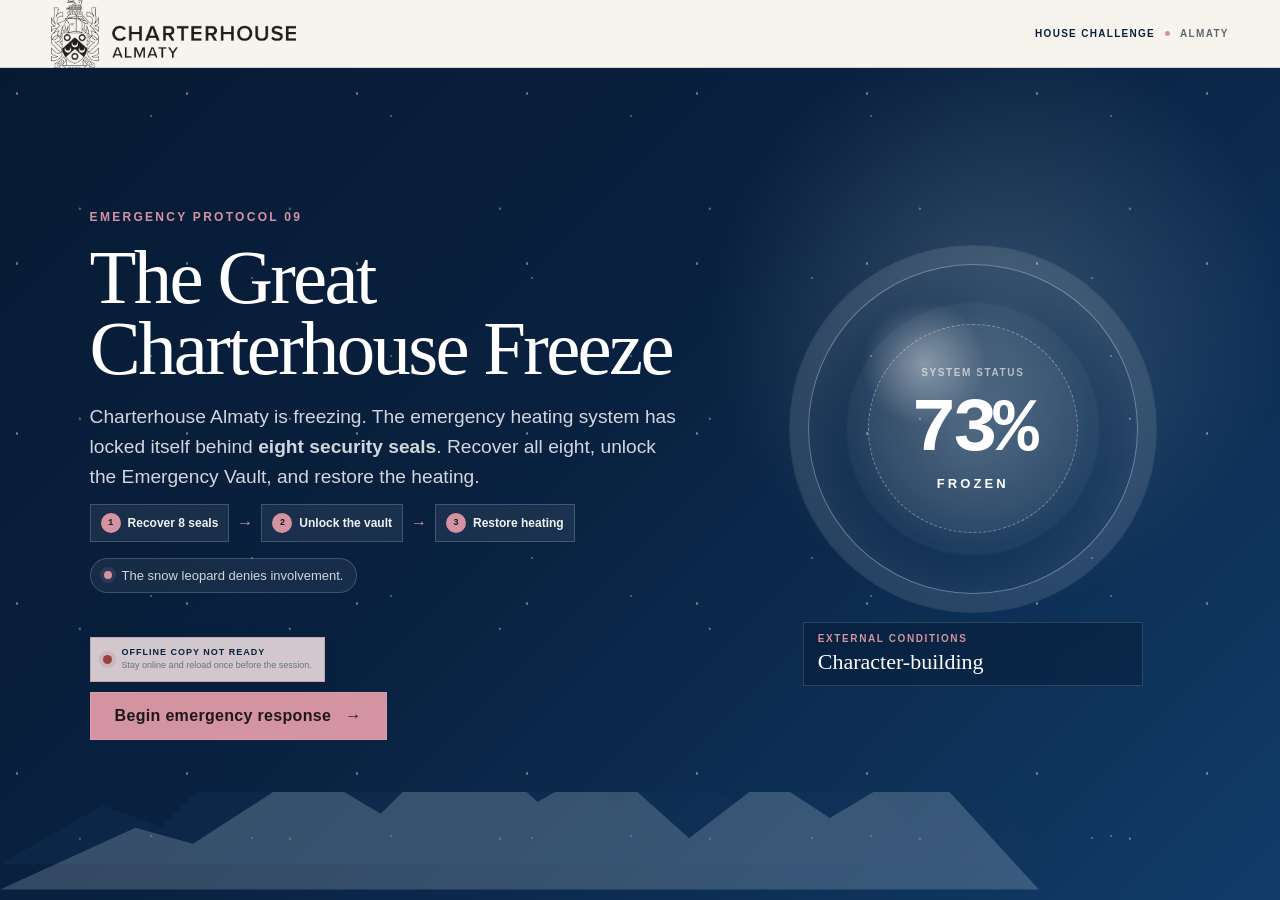
==== index.html @ e37ad264 "Add files via upload" ====
<!doctype html>
<html lang="en">
<head>
  <meta charset="utf-8">
  <meta name="viewport" content="width=device-width, initial-scale=1">
  <link rel="manifest" href="manifest.webmanifest?v=10B1">
  <meta name="theme-color" content="#092140">
  <link rel="icon" type="image/png" href="assets/branding/charterhouse-logo.png">
  <title>The Great Charterhouse Freeze</title>
  <meta name="description" content="Charterhouse Almaty House Challenge">
  <link rel="stylesheet" href="css/main.css?v=10B1">
  <link rel="stylesheet" href="css/components.css?v=10B1">
  <link rel="stylesheet" href="css/animations.css?v=10B1">
</head>
<body>
  <div class="site-shell" id="app">
    <header class="brand-bar">
      <button class="brand-home" id="brandHome" type="button" aria-label="Return to the opening screen">
        <img src="assets/branding/charterhouse-logo.png" alt="Charterhouse Almaty">
      </button>
      <div class="brand-meta" aria-label="Game context">
        <span class="eyebrow">HOUSE CHALLENGE</span>
        <span class="brand-dot" aria-hidden="true"></span>
        <span>ALMATY</span>
      </div>
    </header>

    <main>
      <section class="screen boot-screen is-active" id="screenBoot" aria-labelledby="bootTitle">
        <div class="boot-panel">
          <div class="boot-mark" aria-hidden="true">CH</div>
          <p class="protocol protocol-dark">EMERGENCY CONTROL</p>
          <h1 id="bootTitle">Reconnecting systems</h1>
          <p id="bootMessage">Checking this device for an existing offline mission…</p>
          <div class="boot-spinner" aria-hidden="true"></div>
          <button class="button button-secondary" id="retryConnectionButton" type="button" hidden>
            Retry connection
          </button>
        </div>
      </section>

      <section class="screen" id="screenStart" aria-labelledby="startTitle" hidden>
        <div class="hero">
          <div class="hero-copy">
            <p class="protocol">EMERGENCY PROTOCOL 09</p>
            <h1 id="startTitle">The Great<br>Charterhouse Freeze</h1>
            <p class="hero-lede">
              Charterhouse Almaty is freezing. The emergency heating system has
              locked itself behind <strong>eight security seals</strong>.
              Recover all eight, unlock the Emergency Vault, and restore the heating.
            </p>
            <div class="hero-mission-chain" aria-label="Mission objective">
              <span><b>1</b> Recover 8 seals</span>
              <i aria-hidden="true">→</i>
              <span><b>2</b> Unlock the vault</span>
              <i aria-hidden="true">→</i>
              <span><b>3</b> Restore heating</span>
            </div>
            <div class="snow-leopard-note">
              <span class="status-lamp" aria-hidden="true"></span>
              <span>The snow leopard denies involvement.</span>
            </div>
            <div class="offline-readiness-card is-checking" id="offlineReadiness" role="status" aria-live="polite" title="This checks whether the complete game has been saved to this browser for offline use.">
              <span class="offline-readiness-dot" aria-hidden="true"></span>
              <span class="offline-readiness-copy">
                <strong id="offlineReadinessTitle">PREPARING OFFLINE COPY…</strong>
                <small id="offlineReadinessDetail">Keep this page open for a moment.</small>
              </span>
            </div>
            <button class="button button-primary button-large" id="beginButton" type="button">
              Begin emergency response
              <span aria-hidden="true">→</span>
            </button>
          </div>

          <div class="hero-visual" aria-hidden="true">
            <div class="freeze-orb">
              <div class="freeze-orb-inner">
                <span class="orb-label">SYSTEM STATUS</span>
                <strong>73%</strong>
                <span>FROZEN</span>
              </div>
            </div>
            <div class="weather-card">
              <span>EXTERNAL CONDITIONS</span>
              <strong>Character-building</strong>
            </div>
          </div>
        </div>
        <div class="mountain-band" aria-hidden="true"></div>
      </section>

      <section class="screen registration-screen" id="screenRegister" aria-labelledby="registerTitle" hidden>
        <div class="section-heading registration-story-heading">
          <p class="protocol protocol-dark">EMERGENCY RESPONSE TEAM</p>
          <h2 id="registerTitle">Build your response team</h2>
          <p>
            Charterhouse is freezing. Your team must recover <strong>8 security seals</strong>,
            unlock the Emergency Vault and restart the heating.
          </p>
          <div class="registration-mission-chain">
            <span>Choose a House</span><i>→</i>
            <span>Enter 2–4 names</span><i>→</i>
            <span>Receive a codename</span>
          </div>
        </div>

        <form id="registrationForm" novalidate>
          <fieldset class="form-section">
            <legend>
              <span class="step-number">01</span>
              Choose your House
            </legend>

            <div class="house-grid" role="radiogroup" aria-label="Choose your House">
              <label class="house-card house-thackeray">
                <input type="radio" name="house" value="thackeray">
                <span class="house-card-inner">
                  <img src="assets/branding/thackeray.png" alt="">
                  <span class="house-name">Thackeray</span>
                </span>
              </label>

              <label class="house-card house-baden-powell">
                <input type="radio" name="house" value="baden-powell">
                <span class="house-card-inner">
                  <img src="assets/branding/baden-powell.png" alt="">
                  <span class="house-name">Baden-Powell</span>
                </span>
              </label>

              <label class="house-card house-wesley">
                <input type="radio" name="house" value="wesley">
                <span class="house-card-inner">
                  <img src="assets/branding/wesley.png" alt="">
                  <span class="house-name">Wesley</span>
                </span>
              </label>

              <label class="house-card house-portman">
                <input type="radio" name="house" value="portman">
                <span class="house-card-inner">
                  <img src="assets/branding/portman.png" alt="">
                  <span class="house-name">Portman</span>
                </span>
              </label>
            </div>
          </fieldset>

          <fieldset class="form-section">
            <legend>
              <span class="step-number">02</span>
              Identify your team
            </legend>

            <div class="member-grid" id="memberGrid">
              <label class="member-field">
                <span>Student 1 <b>required</b></span>
                <input type="text" name="student1" maxlength="50" autocomplete="off" placeholder="First name" required>
              </label>
              <label class="member-field">
                <span>Student 2 <b>required</b></span>
                <input type="text" name="student2" maxlength="50" autocomplete="off" placeholder="First name" required>
              </label>
              <label class="member-field optional-member" data-member="3">
                <span>Student 3 <i>optional</i></span>
                <input type="text" name="student3" maxlength="50" autocomplete="off" placeholder="First name">
              </label>
              <label class="member-field optional-member" data-member="4">
                <span>Student 4 <i>optional</i></span>
                <input type="text" name="student4" maxlength="50" autocomplete="off" placeholder="First name">
              </label>
            </div>

            <div class="member-actions member-actions-static">
              <button class="text-button" id="addMemberButton" type="button" hidden>+ Add another team member</button>
              <span class="member-count" id="memberCount">Teams can have 2–4 students. Leave Student 3 or 4 blank if not needed.</span>
            </div>
          </fieldset>

          <div class="registration-actions">
            <p class="form-message" id="formMessage" role="alert" aria-live="polite"></p>
            <button class="button button-primary" type="submit">
              <span class="button-label">Assign team codename</span>
              <span aria-hidden="true">→</span>
            </button>
          </div>
        </form>
      </section>

      <section class="screen reveal-screen" id="screenReveal" aria-labelledby="revealTitle" hidden>
        <div class="reveal-panel">
          <div class="seal-ring" aria-hidden="true">
            <span>CH</span>
          </div>
          <p class="protocol protocol-dark">TEAM ASSIGNED</p>
          <h2 id="revealTitle">Your emergency codename is</h2>
          <p class="team-name" id="teamName">Suspicious Baursaks</p>

          <div class="team-summary">
            <div>
              <span>HOUSE</span>
              <strong id="summaryHouse">Baden-Powell</strong>
            </div>
            <div>
              <span>TEAM</span>
              <strong id="summaryMembers">3 students</strong>
            </div>
            <div>
              <span>STATUS</span>
              <strong>Ready</strong>
            </div>
          </div>

          <div class="reveal-objective">
            <span>YOUR MISSION</span>
            <strong>Recover 8 seals → unlock the Emergency Vault → restore the heating.</strong>
          </div>
          <div class="reveal-warning">
            The mission timer begins when you press <strong>Start mission</strong>.
          </div>

          <p class="form-message reveal-error" id="startMissionError" role="alert" aria-live="polite" hidden></p>
          <button class="button button-primary button-large" id="startMissionButton" type="button">
            <span class="button-label">Start mission</span>
            <span aria-hidden="true">→</span>
          </button>
        </div>
      </section>

      <section class="screen mission-screen dashboard-screen" id="screenMission" aria-labelledby="missionTitle" hidden>
        <div class="dashboard-shell">
          <header class="dashboard-topbar">
            <div class="dashboard-team">
              <div class="dashboard-house-mark" id="dashboardHouseMark">
                <img id="dashboardHouseShield" src="assets/branding/baden-powell.png" alt="">
              </div>
              <div class="dashboard-team-copy">
                <span class="dashboard-kicker">EMERGENCY RESPONSE TEAM</span>
                <h2 id="missionTitle"><span id="missionTeamName">Suspicious Baursaks</span></h2>
                <p id="missionHouse">Baden-Powell House</p>
              </div>
            </div>
            <div class="dashboard-timer-card">
              <span>ELAPSED TIME</span>
              <strong id="missionTimer">0:00</strong>
            </div>
          </header>

          <div class="dashboard-main">
            <section class="mission-board-panel" aria-labelledby="boardHeading">
              <div class="board-heading-row board-story-heading">
                <div>
                  <p class="protocol protocol-dark">CHARTERHOUSE EMERGENCY</p>
                  <h3 id="boardHeading">Recover 8 seals. Unlock the Emergency Vault.</h3>
                  <div class="mission-story-line">
                    <strong id="missionStoryState">HEATING SYSTEM: LOCKED</strong>
                    <span id="missionStoryText">Eight security seals control the emergency heating vault. Recover them all to restore the school.</span>
                  </div>
                </div>
                <div class="board-progress-pill">
                  <span id="missionProgress">0/8</span>
                  <small>RECOVERED</small>
                </div>
              </div>

              <div class="freeze-board" id="freezeBoard" aria-label="Eight frozen challenge tiles covering one continuous winter scene"><div class="final-scene-layer final-scene-snowy" aria-hidden="true"></div><div class="final-scene-layer final-scene-thawed" aria-hidden="true"></div>
                <svg class="vault-route-overlay" id="vaultRouteOverlay" viewBox="0 0 300 300" preserveAspectRatio="none" aria-hidden="true">
                  <defs>
                    <filter id="routeGlow" x="-30%" y="-30%" width="160%" height="160%">
                      <feGaussianBlur stdDeviation="2.5" result="blur"/>
                      <feMerge><feMergeNode in="blur"/><feMergeNode in="SourceGraphic"/></feMerge>
                    </filter>
                  </defs>
                  <path class="vault-route-shadow" d="M150 50 L250 50 L50 50 L50 150 L250 150"/>
                  <path class="vault-route-line" d="M150 50 L250 50 L50 50 L50 150 L250 150"/>
                  <g class="vault-route-nodes">
                    <circle cx="150" cy="50" r="8"/><text x="150" y="53">1</text>
                    <circle cx="250" cy="50" r="8"/><text x="250" y="53">2</text>
                    <circle cx="50" cy="50" r="8"/><text x="50" y="53">3</text>
                    <circle cx="50" cy="150" r="8"/><text x="50" y="153">4</text>
                    <circle cx="250" cy="150" r="8"/><text x="250" y="153">5</text>
                  </g>
                </svg>
                <button class="challenge-tile" type="button" data-challenge="1" aria-label="Challenge 1: Logic">
                  <span class="tile-number">01</span><span class="tile-kicker">KEY TRACE</span><span class="tile-icon" aria-hidden="true"><svg viewBox="0 0 64 64"><circle class="icon-ring" cx="32" cy="32" r="27"/><circle cx="26" cy="27" r="10"/><path d="M33 34l12 12m-4-8 5-5"/><path d="M18 18l5-5m19 5-5-5"/></svg></span><span class="tile-title">LOGIC</span><span class="tile-status">FROZEN</span>
                </button>
                <button class="challenge-tile" type="button" data-challenge="2" aria-label="Challenge 2: Lost in Almaty">
                  <span class="tile-number">02</span><span class="tile-kicker">CITY ROUTE</span><span class="tile-icon" aria-hidden="true"><svg viewBox="0 0 64 64"><circle class="icon-ring" cx="32" cy="32" r="27"/><path d="M12 45 25 20l8 12 6-9 13 22H12z"/><path d="M22 44c7-8 14-13 24-16"/><circle cx="45" cy="28" r="3"/></svg></span><span class="tile-title">LOST IN ALMATY</span><span class="tile-status">FROZEN</span>
                </button>
                <button class="challenge-tile" type="button" data-challenge="3" aria-label="Challenge 3: Secret Message">
                  <span class="tile-number">03</span><span class="tile-kicker">INTERCEPT</span><span class="tile-icon" aria-hidden="true"><svg viewBox="0 0 64 64"><circle class="icon-ring" cx="32" cy="32" r="27"/><path d="M15 20h34v25H15z"/><path d="M19 25h18M19 31h12M19 37h16"/><path d="M43 16v9m-4-5 4-4 4 4"/></svg></span><span class="tile-title">SECRET MESSAGE</span><span class="tile-status">FROZEN</span>
                </button>
                <button class="challenge-tile" type="button" data-challenge="4" aria-label="Challenge 4: Telegram">
                  <span class="tile-number">04</span><span class="tile-kicker">CIPHER</span><span class="tile-icon" aria-hidden="true"><svg viewBox="0 0 64 64"><circle class="icon-ring" cx="32" cy="32" r="27"/><path d="M13 21h38v25H13z"/><path d="m13 22 19 14 19-14"/><path d="M20 42h9m6 0h9"/><circle cx="47" cy="17" r="3"/></svg></span><span class="tile-title">TELEGRAM</span><span class="tile-status">FROZEN</span>
                </button>

                <div class="board-centre" aria-label="Emergency control core: this part of the hidden scene is visible from the start">
                  <div class="centre-core-emblem" aria-hidden="true"><span></span><i></i></div>
                  <div class="centre-window-label">
                    <span>EMERGENCY CONTROL CORE</span>
                    <strong>0/8 SEALS</strong>
                    <small>VAULT ACCESS LOCKED</small>
                  </div>
                </div>

                <button class="challenge-tile" type="button" data-challenge="5" aria-label="Challenge 5: Timetable">
                  <span class="tile-number">05</span><span class="tile-kicker">SCHEDULE LOCK</span><span class="tile-icon" aria-hidden="true"><svg viewBox="0 0 64 64"><circle class="icon-ring" cx="32" cy="32" r="27"/><path d="M15 17h34v32H15zM15 26h34"/><path d="M23 13v8m18-8v8"/><path d="M21 32h7m5 0h10M21 38h13m5 0h4M21 44h9m5 0h8"/></svg></span><span class="tile-title">TIMETABLE</span><span class="tile-status">FROZEN</span>
                </button>
                <button class="challenge-tile" type="button" data-challenge="6" aria-label="Challenge 6: Brain Freeze">
                  <span class="tile-number">06</span><span class="tile-kicker">DEFROST</span><span class="tile-icon" aria-hidden="true"><svg viewBox="0 0 64 64"><circle class="icon-ring" cx="32" cy="32" r="27"/><path d="M25 46h14M27 41h10"/><path d="M32 13c-9 0-16 7-16 16 0 6 3 10 8 14 2 2 3 4 3 6h10c0-2 1-4 3-6 5-4 8-8 8-14 0-9-7-16-16-16z"/><path d="m31 20-5 9h6l-3 9 10-13h-6l3-5"/></svg></span><span class="tile-title">BRAIN FREEZE</span><span class="tile-status">FROZEN</span>
                </button>
                <button class="challenge-tile" type="button" data-challenge="7" aria-label="Challenge 7: Frozen Crossword">
                  <span class="tile-number">07</span><span class="tile-kicker">ARCHIVE LOCK</span><span class="tile-icon" aria-hidden="true"><svg viewBox="0 0 64 64"><circle class="icon-ring" cx="32" cy="32" r="27"/><path d="M16 16h32v32H16zM27 16v32M38 16v32M16 27h32M16 38h32"/><circle cx="43" cy="43" r="6"/><path d="M47 47l6 6"/></svg></span><span class="tile-title">CROSSWORD</span><span class="tile-status">FROZEN</span>
                </button>
                <button class="challenge-tile" type="button" data-challenge="8" aria-label="Challenge 8: Memory">
                  <span class="tile-number">08</span><span class="tile-kicker">SECURITY FEED</span><span class="tile-icon" aria-hidden="true"><svg viewBox="0 0 64 64"><circle class="icon-ring" cx="32" cy="32" r="27"/><path d="M10 32s8-12 22-12 22 12 22 12-8 12-22 12S10 32 10 32z"/><circle cx="32" cy="32" r="6"/><path d="M20 18l-4-5m28 5 4-5"/><path d="M26 48c2 3 10 3 12 0"/></svg></span><span class="tile-title">MEMORY</span><span class="tile-status">FROZEN</span>
                </button>
              </div>

              <div class="board-instruction"><span class="instruction-mark" aria-hidden="true">i</span><span>Choose challenges in any order. Each recovered seal melts one section of the same hidden scene.</span></div>
            </section>

            <aside class="mission-sidebar mission-toolbar" aria-label="Mission controls">
              <section class="mission-toolbar-status">
                <div class="mission-toolbar-status-copy">
                  <span id="missionState" class="mission-live"><i aria-hidden="true"></i> ACTIVE</span>
                  <strong id="sidebarProgress">0 / 8</strong>
                  <small>SEALS</small>
                </div>
                <div class="status-meter" aria-hidden="true"><span id="statusMeterFill" style="width:0%"></span></div>
              </section>

              <section class="mission-toolbar-seals" aria-label="Recovered security seals">
                <span class="mission-toolbar-label">RECOVERED SEALS</span>
                <div class="seal-grid" id="sealGrid">
                  <div class="seal-slot"><span>?</span><small>01</small></div><div class="seal-slot"><span>?</span><small>02</small></div><div class="seal-slot"><span>?</span><small>03</small></div><div class="seal-slot"><span>?</span><small>04</small></div>
                  <div class="seal-slot"><span>?</span><small>05</small></div><div class="seal-slot"><span>?</span><small>06</small></div><div class="seal-slot"><span>?</span><small>07</small></div><div class="seal-slot"><span>?</span><small>08</small></div>
                </div>
              </section>

              <div class="mission-toolbar-tools">
                <button class="dashboard-tool-button" id="fieldKitButton" type="button"><span class="tool-icon tool-icon-case" aria-hidden="true"><svg viewBox="0 0 64 64"><path d="M12 23h40v29H12zM23 23v-7h18v7M12 33h40"/><path d="M27 29h10v10H27zM30 32h4m-2-2v4"/><path d="M18 44h10m8 0h10"/></svg></span><span><strong>Security Tool Kit</strong><small>Decoders · references · equipment</small></span></button>
                <button class="dashboard-tool-button" id="leaderboardButton" type="button"><span class="tool-icon" aria-hidden="true"><svg viewBox="0 0 48 48"><path d="M11 37V25h7v12m6 0V16h7v21m6 0V10h7v27M7 37h37"/></svg></span><span><strong>Leaderboard</strong><small>Live</small></span></button>
              </div>

              <section class="mission-toolbar-bulletin"><span>BULLETIN</span><p id="emergencyBulletin">Indoor temperature: increasingly character-building.</p></section>

              <section class="final-route-card mission-toolbar-final" id="finalRouteCard" hidden>
                <div class="final-route-copy">
                  <strong>FINAL VAULT UNLOCKED</strong>
                  <p>All eight seals recovered.</p>
                  <button class="button button-primary final-route-button" id="proceedToVaultButton" type="button">Proceed to Vault <span aria-hidden="true">→</span></button>
                </div>
              </section>
            </aside>
          </div>
        </div>

        <div class="dashboard-toast" id="dashboardToast" role="status" aria-live="polite" hidden><strong id="dashboardToastTitle">Challenge content comes next.</strong><span id="dashboardToastText">Task 6A is the visual mission shell only.</span></div>
      </section>

      <section class="screen vault-screen" id="screenVault" aria-labelledby="vaultTitle" hidden>
        <div class="vault-shell">
          <header class="challenge-topbar vault-topbar">
            <button class="challenge-back-button" id="vaultBackButton" type="button"><span aria-hidden="true">←</span><span>Final route</span></button>
            <div class="challenge-team-strip"><span id="vaultTeamName">Team</span><i aria-hidden="true"></i><span id="vaultHouse">House</span></div>
            <div class="challenge-utility-strip vault-utility-strip">
              <div class="challenge-mini-progress"><span>SEALS</span><strong>8 / 8</strong></div>
              <button class="challenge-top-tool" id="vaultFieldKitButton" type="button" aria-label="Open Security Tool Kit"><span class="mini-toolkit-icon" aria-hidden="true"><svg viewBox="0 0 48 48"><path d="M8 17h32v23H8zM17 17v-6h14v6M8 26h32"/><path d="M20 22h8v8h-8zM23 24v4m-2-2h4"/></svg></span><strong>Security Tool Kit</strong></button>
              <div class="challenge-timer-card"><span>ELAPSED</span><strong id="vaultTimer">0:00</strong></div>
            </div>
          </header>

          <div class="vault-layout">
            <main class="vault-stage">
              <div class="vault-heading">
                <p class="protocol protocol-dark">EMERGENCY CONTROL VAULT</p>
                <h2 id="vaultTitle">The final lock</h2>
                <p>Use the eight recovered seals to reconstruct the five-step emergency route.</p>
              </div>

              <div id="finalVaultMount" class="final-vault-mount" aria-live="polite"></div>
            </main>
          </div>
        </div>
      </section>

      <section class="screen victory-screen" id="screenVictory" aria-labelledby="victoryTitle" hidden>
        <div class="victory-shell">
          <div class="victory-campus" aria-hidden="true"></div>

          <div class="victory-card">
            <img class="victory-logo" src="assets/branding/charterhouse-logo.png" alt="Charterhouse Almaty">
            <p class="protocol protocol-dark">EMERGENCY CONTROL</p>
            <div class="victory-status">SYSTEM RESTORED</div>
            <h2 id="victoryTitle">The school is unfrozen.</h2>
            <p class="victory-team" id="victoryTeamName">Emergency Team</p>
            <p class="victory-house" id="victoryHouse">House</p>

            <div class="victory-stats">
              <div><span>FINAL TIME</span><strong id="victoryTime">0:00</strong></div>
              <div><span>SEALS</span><strong>8 / 8</strong></div>
            </div>

            <p class="victory-message">Heating restored to an extravagant 19°C.<br>The snow leopard continues to deny involvement.</p>

            <div class="victory-result-reference">
              <span>EMERGENCY RESULT REFERENCE</span>
              <strong id="victoryResultCode">NO-RESULT</strong>
              <small>Keep this code if the shared leaderboard has not updated.</small>
            </div>

            <div class="victory-actions">
              <button class="button button-secondary" id="victoryCopyResultButton" type="button">Copy result</button>
              <button class="button button-secondary" id="victoryLeaderboardButton" type="button">View leaderboard</button>
            </div>
          </div>
        </div>
      </section>

      <section class="screen challenge-screen" id="screenChallenge" aria-labelledby="challengeTitle" hidden>
        <div class="challenge-shell">
          <header class="challenge-topbar">
            <button class="challenge-back-button" id="challengeBackButton" type="button">
              <span aria-hidden="true">←</span><span>Board</span>
            </button>

            <div class="challenge-team-strip">
              <span id="challengeTeamName">Team</span><i aria-hidden="true"></i><span id="challengeHouse">House</span>
            </div>

            <div class="challenge-utility-strip">
              <div class="challenge-mini-progress" title="Mission progress"><span>SEALS</span><strong id="challengeProgress">0 / 8</strong></div>
              <div class="challenge-mini-status"><strong id="challengeStatus">UNSOLVED</strong><span id="challengeStatusText">Recover its seal.</span></div>
              <button class="challenge-top-tool" id="challengeFieldKitButton" type="button" aria-label="Open Security Tool Kit"><span class="mini-toolkit-icon" aria-hidden="true"><svg viewBox="0 0 48 48"><path d="M8 17h32v23H8zM17 17v-6h14v6M8 26h32"/><path d="M20 22h8v8h-8zM23 24v4m-2-2h4"/></svg></span><strong>Security Tool Kit</strong></button>
              <div class="challenge-timer-card"><span>ELAPSED</span><strong id="challengeTimer">0:00</strong></div>
            </div>
          </header>

          <div class="challenge-layout">
            <main class="challenge-stage">
              <div class="challenge-heading">
                <div class="challenge-number-block">
                  <span>CH</span>
                  <strong id="challengeNumberLabel">01</strong>
                </div>

                <div class="challenge-heading-copy">
                  <p class="protocol protocol-dark" id="challengeEyebrow">SECURITY CHALLENGE</p>
                  <h2 id="challengeTitle">House of Confusion</h2>
                  <p id="challengeIntro">Challenge briefing.</p>
                </div>

                <div class="challenge-duration">
                  <span>EST.</span>
                  <strong id="challengeDuration">4 min</strong>
                </div>
              </div>

              <section class="challenge-brief-strip" aria-label="Challenge mission and task">
                <div class="challenge-brief-mission">
                  <span>MISSION</span>
                  <strong id="challengeStory">Recover the next security seal.</strong>
                </div>
                <div class="challenge-brief-task">
                  <span>YOUR TASK</span>
                  <strong id="challengeTask">Solve the puzzle and submit one team answer.</strong>
                </div>
              </section>

              <div class="challenge-content-card" id="challengeContent">
                <p>Loading challenge…</p>
              </div>

              <form class="challenge-answer-panel" id="challengeAnswerForm">
                <div class="challenge-answer-copy">
                  <label for="challengeAnswerInput" id="challengeAnswerLabel">Security answer</label>
                  <p id="challengeAnswerHelp">Answer submission will activate when this puzzle is installed.</p>
                </div>

                <div class="challenge-answer-controls">
                  <input id="challengeAnswerInput" type="text" autocomplete="off" placeholder="Challenge answer" disabled>
                  <button class="button button-primary" id="challengeSubmitButton" type="submit" disabled>
                    <span id="challengeSubmitLabel">Submit answer</span>
                    <span aria-hidden="true">→</span>
                  </button>
                </div>

                <p class="challenge-message" id="challengeMessage" role="status" aria-live="polite"></p>
              </form>
            </main>
          </div>
        </div>
      </section>
    </main>

    <footer class="status-strip">
      <span>CHARTERHOUSE ALMATY</span>
      <span class="status-copy" id="statusCopy">Emergency system awaiting response.</span>
      <button class="teacher-tools-button" id="teacherDiagnosticsButton" type="button" title="Teacher diagnostics · Ctrl+Alt+D">TEACHER DIAGNOSTICS</button>
      <span class="demo-badge">PHASE 10B · VISUAL LANGUAGE + GAME FEEL · BUILD 10B1</span>
    </footer>
  </div>


  <div class="modal-overlay field-kit-overlay" id="fieldKitOverlay" role="dialog" aria-modal="true" aria-labelledby="fieldKitTitle" hidden>
    <div class="modal-window field-kit-window">
      <header class="modal-header">
        <div>
          <p class="protocol protocol-dark">EXPEDITION CASE · FK-01</p>
          <h2 id="fieldKitTitle">Security Tool Kit</h2>
          <p>Emergency decoders, references and calculation tools. Some are useful. Some are deliberate red herrings.</p>
        </div>
        <button class="modal-close" type="button" data-close-modal aria-label="Close Security Tool Kit">×</button>
      </header>

      <div class="field-kit-layout">
        <nav class="field-kit-nav" aria-label="Security Tool Kit tools">
          <button type="button" data-field-tool="caesar" aria-selected="true"><span class="field-tool-icon" aria-hidden="true"><svg viewBox="0 0 48 48"><circle cx="24" cy="24" r="16"/><circle cx="24" cy="24" r="7"/><path d="M24 8v5m16 11h-5M24 40v-5M8 24h5M31 17l-5 5"/></svg></span><strong>Caesar</strong><small>Cipher wheel</small></button>
          <button type="button" data-field-tool="calculator" aria-selected="false"><span class="field-tool-icon" aria-hidden="true"><svg viewBox="0 0 48 48"><rect x="12" y="7" width="24" height="34" rx="2"/><path d="M16 12h16v7H16zM17 25h3m5 0h3m5 0h-1M17 31h3m5 0h3m5 0h-1M17 36h11"/></svg></span><strong>Calculator</strong><small>Basic arithmetic</small></button>
          <button type="button" data-field-tool="binary" aria-selected="false"><span class="field-tool-icon" aria-hidden="true"><svg viewBox="0 0 48 48"><rect x="8" y="11" width="32" height="26" rx="3"/><path d="M14 18h5v12h-5m11-12c4 0 6 2 6 6s-2 6-6 6-6-2-6-6 2-6 6-6zM8 16H4m4 8H4m4 8H4m40-16h-4m4 8h-4m4 8h-4"/></svg></span><strong>Binary</strong><small>8-bit converter</small></button>
          <button type="button" data-field-tool="morse" aria-selected="false"><span class="field-tool-icon" aria-hidden="true"><svg viewBox="0 0 48 48"><path d="M8 24h5m5 0h12m5 0h5"/><circle cx="11" cy="24" r="2"/><circle cx="37" cy="24" r="2"/><path d="M12 14c7-5 17-5 24 0M12 34c7 5 17 5 24 0"/></svg></span><strong>Morse</strong><small>Reference card</small></button>
          <button type="button" data-field-tool="language" aria-selected="false"><span class="field-tool-icon" aria-hidden="true"><svg viewBox="0 0 48 48"><path d="M8 11h20v18H16l-6 6v-6H8zM22 20h18v17h-5l-5 5v-5h-8"/><path d="M13 17h10m-10 5h7m8 4h7m-7 5h5"/></svg></span><strong>Language</strong><small>EN · KZ · RU</small></button>
          <button type="button" data-field-tool="compass" aria-selected="false"><span class="field-tool-icon" aria-hidden="true"><svg viewBox="0 0 48 48"><circle cx="24" cy="24" r="17"/><path d="m20 30 4-15 7 11-11 4z"/><path d="M24 4v5m20 15h-5M24 44v-5M4 24h5"/></svg></span><strong>Compass</strong><small>Direction guide</small></button>
          <button type="button" data-field-tool="banana" aria-selected="false"><span class="field-tool-icon" aria-hidden="true"><svg viewBox="0 0 48 48"><path d="M13 14c3 14 12 21 25 18-5 8-15 11-23 6C7 33 6 23 13 14z"/><path d="M13 14l-2-5m27 23 4 1"/><circle cx="17" cy="29" r="1"/></svg></span><strong>Emergency Banana</strong><small>Strategic asset</small></button>
        </nav>

        <div class="field-kit-panels">
          <section class="field-tool-panel is-active" data-field-panel="caesar">
            <div class="field-panel-heading">
              <span>CIPHER WHEEL</span>
              <h3>Caesar Decoder</h3>
              <p>Enter encrypted text and choose the shift used to encode it.</p>
            </div>

            <label class="field-input-label" for="caesarInput">Encrypted text</label>
            <textarea id="caesarInput" rows="4" placeholder="Paste or type the telegram here…"></textarea>

            <div class="caesar-controls">
              <span>SHIFT</span>
              <button id="caesarMinus" type="button" aria-label="Decrease shift">−</button>
              <input id="caesarShift" type="number" min="0" max="25" value="3" inputmode="numeric">
              <button id="caesarPlus" type="button" aria-label="Increase shift">+</button>
            </div>

            <div class="field-output-card">
              <span>DECODED MESSAGE</span>
              <strong id="caesarOutput">Decoded text will appear here.</strong>
            </div>
          </section>

          <section class="field-tool-panel" data-field-panel="calculator" hidden>
            <div class="field-panel-heading">
              <span>POCKET CALCULATOR</span>
              <h3>Calculator</h3>
              <p>Two numbers in. One hopefully sensible number out.</p>
            </div>

            <div class="calculator-grid">
              <input id="calcA" type="number" step="any" placeholder="First number">
              <select id="calcOperator" aria-label="Operation">
                <option value="+">+</option>
                <option value="-">−</option>
                <option value="*">×</option>
                <option value="/">÷</option>
              </select>
              <input id="calcB" type="number" step="any" placeholder="Second number">
              <button class="button button-primary" id="calcButton" type="button">Calculate</button>
            </div>

            <div class="field-output-card">
              <span>RESULT</span>
              <strong id="calcResult">—</strong>
            </div>
          </section>

          <section class="field-tool-panel" data-field-panel="binary" hidden>
            <div class="field-panel-heading">
              <span>8-BIT CONVERSION</span>
              <h3>Binary Converter</h3>
              <p>Convert unsigned values between decimal and 8-bit binary.</p>
            </div>

            <div class="binary-converter-grid">
              <div class="binary-converter-card">
                <label for="decimalInput">Decimal 0–255</label>
                <input id="decimalInput" type="number" min="0" max="255" inputmode="numeric" placeholder="e.g. 42">
                <button id="convertDecimalButton" class="button button-secondary" type="button">To binary</button>
                <strong id="decimalBinaryOutput">00000000</strong>
              </div>

              <div class="binary-converter-card">
                <label for="binaryInput">Binary, max 8 bits</label>
                <input id="binaryInput" type="text" maxlength="8" inputmode="numeric" placeholder="e.g. 00101010">
                <button id="convertBinaryButton" class="button button-secondary" type="button">To decimal</button>
                <strong id="binaryDecimalOutput">0</strong>
              </div>
            </div>
          </section>

          <section class="field-tool-panel" data-field-panel="morse" hidden>
            <div class="field-panel-heading">
              <span>REFERENCE CARD</span>
              <h3>Morse Code</h3>
              <p>Dots and dashes. Nothing electronic, nothing suspicious.</p>
            </div>

            <div class="morse-grid" aria-label="Morse code reference">
              <span><b>A</b> .−</span><span><b>B</b> −...</span><span><b>C</b> −.−.</span><span><b>D</b> −..</span><span><b>E</b> .</span><span><b>F</b> ..−.</span>
              <span><b>G</b> −−.</span><span><b>H</b> ....</span><span><b>I</b> ..</span><span><b>J</b> .−−−</span><span><b>K</b> −.−</span><span><b>L</b> .−..</span>
              <span><b>M</b> −−</span><span><b>N</b> −.</span><span><b>O</b> −−−</span><span><b>P</b> .−−.</span><span><b>Q</b> −−.−</span><span><b>R</b> .−.</span>
              <span><b>S</b> ...</span><span><b>T</b> −</span><span><b>U</b> ..−</span><span><b>V</b> ...−</span><span><b>W</b> .−−</span><span><b>X</b> −..−</span>
              <span><b>Y</b> −.−−</span><span><b>Z</b> −−..</span><span><b>0</b> −−−−−</span><span><b>1</b> .−−−−</span><span><b>2</b> ..−−−</span><span><b>3</b> ...−−</span>
              <span><b>4</b> ....−</span><span><b>5</b> .....</span><span><b>6</b> −....</span><span><b>7</b> −−...</span><span><b>8</b> −−−..</span><span><b>9</b> −−−−.</span>
            </div>
          </section>

          <section class="field-tool-panel" data-field-panel="language" hidden>
            <div class="field-panel-heading">
              <span>MINI LANGUAGE GUIDE</span>
              <h3>English · Қазақша · Русский</h3>
              <p>Enough vocabulary to help, not enough to replace your language teachers.</p>
            </div>

            <div class="language-table" role="table" aria-label="English Kazakh Russian language guide">
              <div class="language-row is-heading" role="row"><span>English</span><span>Қазақша</span><span>Русский</span></div>
              <div class="language-row" role="row"><span>mountain</span><span>тау</span><span>гора</span></div>
              <div class="language-row" role="row"><span>snow</span><span>қар</span><span>снег</span></div>
              <div class="language-row" role="row"><span>water</span><span>су</span><span>вода</span></div>
              <div class="language-row" role="row"><span>book</span><span>кітап</span><span>книга</span></div>
              <div class="language-row" role="row"><span>school</span><span>мектеп</span><span>школа</span></div>
              <div class="language-row" role="row"><span>key</span><span>кілт</span><span>ключ</span></div>
              <div class="language-row" role="row"><span>north</span><span>солтүстік</span><span>север</span></div>
              <div class="language-row" role="row"><span>south</span><span>оңтүстік</span><span>юг</span></div>
              <div class="language-row" role="row"><span>east</span><span>шығыс</span><span>восток</span></div>
              <div class="language-row" role="row"><span>west</span><span>батыс</span><span>запад</span></div>
            </div>
          </section>

          <section class="field-tool-panel" data-field-panel="compass" hidden>
            <div class="field-panel-heading">
              <span>DIRECTION REFERENCE</span>
              <h3>Compass</h3>
              <p>A reassuringly analogue solution to knowing which way is north.</p>
            </div>

            <div class="compass-wrap" aria-label="Compass showing north east south west">
              <div class="compass-face">
                <span class="compass-n">N</span>
                <span class="compass-e">E</span>
                <span class="compass-s">S</span>
                <span class="compass-w">W</span>
                <div class="compass-needle"><span></span></div>
                <div class="compass-centre"></div>
              </div>
            </div>

            <div class="direction-reference">
              <span><b>N</b> North · солтүстік · север</span>
              <span><b>E</b> East · шығыс · восток</span>
              <span><b>S</b> South · оңтүстік · юг</span>
              <span><b>W</b> West · батыс · запад</span>
            </div>
          </section>

          <section class="field-tool-panel banana-panel" data-field-panel="banana" hidden>
            <div class="field-panel-heading">
              <span>CLASSIFIED EQUIPMENT</span>
              <h3>Emergency Banana</h3>
              <p>For situations where conventional educational technology has failed.</p>
            </div>

            <div class="banana-illustration" aria-hidden="true">🍌</div>
            <button class="button button-primary button-large" id="bananaButton" type="button">DEPLOY BANANA</button>
            <div class="banana-result" id="bananaResult">Emergency fruit remains on standby.</div>
          </section>
        </div>
      </div>
    </div>
  </div>

  <div class="modal-overlay leaderboard-overlay" id="leaderboardOverlay" role="dialog" aria-modal="true" aria-labelledby="leaderboardTitle" hidden>
    <div class="modal-window leaderboard-window">
      <header class="modal-header leaderboard-modal-header">
        <div>
          <p class="protocol protocol-dark">LIVE HOUSE COMPETITION</p>
          <h2 id="leaderboardTitle">Mission Leaderboard</h2>
          <p data-leader-status>Live scoreboard</p>
        </div>

        <div class="leaderboard-header-actions">
          <button class="leader-refresh-button" type="button" data-leader-refresh>
            <span aria-hidden="true">↻</span> Refresh
          </button>
          <button class="modal-close" type="button" data-close-modal aria-label="Close leaderboard">×</button>
        </div>
      </header>

      <div class="leaderboard-summary">
        <div><span>TEAMS ACTIVE</span><strong data-leader-team-count>0</strong></div>
        <div><span>ESCAPED</span><strong data-leader-escaped-count>0</strong></div>
        <div><span>REFRESH</span><strong>15s</strong></div>
        <div><span>STATUS</span><strong data-leader-updated>Waiting…</strong></div>
      </div>

      <div class="leaderboard-tabs" role="tablist" aria-label="Leaderboard view">
        <button type="button" class="is-active" data-leader-tab="teams" aria-selected="true">Teams</button>
        <button type="button" data-leader-tab="houses" aria-selected="false">Houses</button>
      </div>

      <section class="leaderboard-panel" data-leader-panel="teams">
        <div class="leaderboard-column-labels team-columns">
          <span>RANK</span><span>TEAM</span><span>STATUS</span><span>RESULT</span>
        </div>
        <div class="leaderboard-list" data-leader-teams>
          <div class="leader-empty"><strong>Loading scoreboard…</strong></div>
        </div>
      </section>

      <section class="leaderboard-panel" data-leader-panel="houses" hidden>
        <div class="leaderboard-column-labels house-columns">
          <span>RANK</span><span>HOUSE</span><span>AVERAGE PROGRESS</span><span>DETAIL</span>
        </div>
        <div class="leaderboard-list" data-leader-houses>
          <div class="leader-empty"><strong>Loading House standings…</strong></div>
        </div>
      </section>

      <footer class="leaderboard-footer">
        <span>Student names are never shown on the public scoreboard.</span>
        <a href="leaderboard.html" target="_blank" rel="noopener">Open projector view ↗</a>
      </footer>
    </div>
  </div>



  <div class="modal-overlay diagnostics-overlay" id="teacherDiagnosticsOverlay" role="dialog" aria-modal="true" aria-labelledby="teacherDiagnosticsTitle" hidden>
    <div class="modal-window diagnostics-window">
      <header class="modal-header diagnostics-header">
        <div>
          <p class="protocol protocol-dark">TEACHER RECOVERY PANEL · 8I</p>
          <h2 id="teacherDiagnosticsTitle">Mission diagnostics</h2>
          <p>Local game health, offline readiness and leaderboard sync. Student gameplay never waits for this panel.</p>
        </div>
        <button class="modal-close" type="button" data-diagnostics-close aria-label="Close diagnostics">×</button>
      </header>

      <div class="diagnostics-grid">
        <section class="diagnostics-card diagnostics-card-wide">
          <span class="diagnostics-label">CURRENT TEAM</span>
          <div class="diagnostics-team-grid">
            <div><span>TEAM</span><strong data-diagnostic-value="team">Checking…</strong></div>
            <div><span>HOUSE</span><strong data-diagnostic-value="house">—</strong></div>
            <div><span>PROGRESS</span><strong data-diagnostic-value="progress">—</strong></div>
            <div><span>STATUS</span><strong data-diagnostic-value="status">—</strong></div>
          </div>
        </section>

        <section class="diagnostics-card">
          <span class="diagnostics-label">LOCAL STATE</span>
          <strong data-diagnostic-value="local">Checking…</strong>
          <small data-diagnostic-value="recovery">—</small>
        </section>

        <section class="diagnostics-card">
          <span class="diagnostics-label">OFFLINE ASSETS</span>
          <strong data-diagnostic-value="offline">Checking…</strong>
          <small>Service-worker cache</small>
        </section>

        <section class="diagnostics-card">
          <span class="diagnostics-label">NETWORK</span>
          <strong data-diagnostic-value="network">Checking…</strong>
          <small data-diagnostic-value="transport">—</small>
        </section>

        <section class="diagnostics-card">
          <span class="diagnostics-label">SYNC QUEUE</span>
          <strong data-diagnostic-value="queue">Checking…</strong>
          <small>Last success: <b data-diagnostic-value="lastSync">—</b></small>
        </section>

        <section class="diagnostics-card diagnostics-card-wide diagnostics-sync-detail">
          <div><span>LAST ATTEMPT</span><strong data-diagnostic-value="lastAttempt">—</strong></div>
          <div><span>LAST ERROR</span><strong data-diagnostic-value="lastError">—</strong></div>
        </section>

        <section class="diagnostics-card diagnostics-card-wide diagnostics-reference-card">
          <div>
            <span class="diagnostics-label">EMERGENCY RESULT / RECOVERY REFERENCE</span>
            <strong class="diagnostics-result-code" id="diagnosticsResultCode">NO-RESULT</strong>
            <small>This contains no pupil names. Keep it with the team codename if leaderboard sync fails.</small>
          </div>
          <button class="button button-secondary" id="diagnosticsCopyResultButton" type="button">Copy result summary</button>
        </section>

        <section class="diagnostics-card diagnostics-card-wide diagnostics-technical">
          <div><span>BUILD</span><strong data-diagnostic-value="build">10B1</strong></div>
          <div><span>DEVICE ID</span><strong data-diagnostic-value="device">—</strong></div>
        </section>
      </div>

      <div class="diagnostics-actions">
        <button class="button button-secondary" id="diagnosticsRefreshButton" type="button">Refresh checks</button>
        <button class="button button-primary" id="diagnosticsSyncButton" type="button">Retry sync now</button>
        <button class="button button-secondary" id="diagnosticsCopyButton" type="button">Copy diagnostic report</button>
      </div>

      <p class="diagnostics-message" id="diagnosticsMessage" role="status" aria-live="polite"></p>

      <section class="diagnostics-reset-zone">
        <div>
          <span>RESET THIS DEVICE</span>
          <strong>Only use this between teams.</strong>
          <p>This removes the local mission, rolling backup and quarantined state. It does not remove the offline game files.</p>
        </div>
        <div class="diagnostics-reset-controls">
          <input id="diagnosticsResetInput" type="text" autocomplete="off" spellcheck="false" placeholder="Type RESET">
          <button class="button button-danger" id="diagnosticsResetButton" type="button" disabled>Reset local mission</button>
        </div>
      </section>
    </div>
  </div>

  <script src="js/config.js?v=10B1"></script>
  <script src="js/state.js?v=10B1"></script>
  <script src="js/recovery.js?v=10B1"></script>
  <script src="js/answer-engine.js?v=10B1"></script>
  <script src="js/sync-queue.js?v=10B1"></script>
  <script src="js/sync-transport.js?v=10B1"></script>
  <script src="js/api.js?v=10B1"></script>
  <script src="js/challenges/registry.js?v=10B1"></script>
  <script src="js/challenges/challenge-01-logic.js?v=10B1"></script>
  <script src="js/challenges/challenge-02-almaty.js?v=10B1"></script>
  <script src="js/challenges/challenge-03-language.js?v=10B1"></script>
  <script src="js/challenges/challenge-04-telegram.js?v=10B1"></script>
  <script src="js/challenges/challenge-05-timetable.js?v=10B1"></script>
  <script src="js/challenges/challenge-06-brain-freeze.js?v=10B1"></script>
  <script src="js/challenges/challenge-07-crossword.js?v=10B1"></script>
  <script src="js/challenges/challenge-08-memory.js?v=10B1"></script>
  <script src="js/field-kit.js?v=10B1"></script>
  <script src="js/leaderboard.js?v=10B1"></script>
  <script src="js/pwa.js?v=10B1"></script>
  <script src="js/diagnostics.js?v=10B1"></script>
  <script src="js/cooldown.js?v=10B1"></script>
  <script src="js/final-vault.js?v=10B1"></script>
  <script src="js/app.js?v=10B1"></script>
</body>
</html>
---- css/main.css ----
:root {
  --ch-navy: #092140;
  --ch-navy-2: #12325a;
  --ch-pink: #d393a0;
  --cream: #f7f4ee;
  --cream-2: #efe9df;
  --ice-light: #e7f0f4;
  --ice-mid: #b8ced9;
  --ice-deep: #7893a5;
  --text: #102237;
  --muted: #667482;
  --line: rgba(9, 33, 64, .16);
  --white: #ffffff;
  --gold: #a88a4b;
  --danger: #8d3344;

  --thackeray: #2951a4;
  --baden-powell: #512d6e;
  --wesley: #0d6a38;
  --portman: #8e1838;

  --serif: Georgia, "Times New Roman", serif;
  --sans: Inter, ui-sans-serif, -apple-system, BlinkMacSystemFont, "Segoe UI", Arial, sans-serif;
  --mono: "SFMono-Regular", Consolas, "Liberation Mono", monospace;
}

* { box-sizing: border-box; }

html { min-width: 320px; }

body {
  margin: 0;
  min-width: 320px;
  background: var(--cream);
  color: var(--text);
  font-family: var(--sans);
  text-rendering: optimizeLegibility;
}

button,
input { font: inherit; }

button { cursor: pointer; }

button:focus-visible,
input:focus-visible {
  outline: 3px solid rgba(211, 147, 160, .48);
  outline-offset: 3px;
}

.site-shell {
  min-height: 100vh;
  display: flex;
  flex-direction: column;
  background:
    linear-gradient(rgba(255,255,255,.4), rgba(255,255,255,.4)),
    var(--cream);
}

.brand-bar {
  min-height: 84px;
  padding: 14px clamp(22px, 4vw, 62px);
  display: flex;
  align-items: center;
  justify-content: space-between;
  gap: 28px;
  background: var(--cream);
  border-bottom: 1px solid var(--line);
}

.brand-home {
  appearance: none;
  border: 0;
  padding: 0;
  background: transparent;
  display: inline-flex;
  align-items: center;
}

.brand-home img {
  display: block;
  width: clamp(220px, 28vw, 330px);
  height: auto;
}

.brand-meta {
  display: flex;
  align-items: center;
  gap: 10px;
  font-size: 9px;
  font-weight: 700;
  letter-spacing: .13em;
  color: #5e6872;
  white-space: nowrap;
  overflow: hidden;
  text-overflow: ellipsis;
}

.brand-meta .eyebrow { color: var(--ch-navy); }

.brand-dot {
  width: 5px;
  height: 5px;
  border-radius: 50%;
  background: var(--ch-pink);
}

.site-shell > main {
  flex: 1;
  display: flex;
  min-height: 0;
}

.screen {
  width: 100%;
  animation: screen-in .35s ease both;
}

.screen[hidden] { display: none !important; }

.hero {
  min-height: calc(100vh - 126px);
  position: relative;
  overflow: hidden;
  display: grid;
  grid-template-columns: minmax(0, 1.15fr) minmax(340px, .85fr);
  gap: clamp(36px, 6vw, 90px);
  align-items: center;
  padding: clamp(52px, 7vw, 92px) clamp(28px, 7vw, 110px) 120px;
  color: var(--white);
  background:
    radial-gradient(circle at 78% 30%, rgba(184,206,217,.22), transparent 25%),
    linear-gradient(135deg, #071a33 0%, var(--ch-navy) 45%, #113c69 100%);
}

.hero::before {
  content: "";
  position: absolute;
  inset: 0;
  pointer-events: none;
  background-image:
    radial-gradient(circle at 10% 15%, rgba(255,255,255,.65) 0 1px, transparent 1.5px),
    radial-gradient(circle at 63% 20%, rgba(255,255,255,.44) 0 1px, transparent 1.4px),
    radial-gradient(circle at 38% 67%, rgba(255,255,255,.48) 0 1px, transparent 1.5px),
    radial-gradient(circle at 90% 75%, rgba(255,255,255,.42) 0 1px, transparent 1.5px);
  background-size: 170px 170px, 240px 240px, 210px 210px, 280px 280px;
  opacity: .6;
}

.hero-copy,
.hero-visual {
  position: relative;
  z-index: 2;
}

.protocol {
  margin: 0 0 18px;
  font-size: 12px;
  font-weight: 800;
  letter-spacing: .19em;
  text-transform: uppercase;
  color: var(--ch-pink);
}

.protocol-dark { color: #9a5967; }

.hero h1,
.section-heading h2,
.reveal-panel h2,
.ready-card h2 {
  font-family: var(--serif);
  font-weight: 500;
  letter-spacing: -.035em;
}

.hero h1 {
  max-width: 800px;
  margin: 0;
  font-size: clamp(52px, 6.2vw, 92px);
  line-height: .93;
}

.hero-lede {
  max-width: 640px;
  margin: 30px 0 18px;
  font-size: clamp(17px, 1.5vw, 22px);
  line-height: 1.55;
  color: rgba(255,255,255,.82);
}

.snow-leopard-note {
  display: inline-flex;
  align-items: center;
  gap: 10px;
  margin: 0 0 34px;
  padding: 9px 13px;
  border: 1px solid rgba(255,255,255,.18);
  border-radius: 999px;
  background: rgba(255,255,255,.06);
  font-size: 13px;
  color: rgba(255,255,255,.8);
}

.status-lamp {
  width: 8px;
  height: 8px;
  border-radius: 50%;
  background: var(--ch-pink);
  box-shadow: 0 0 0 4px rgba(211,147,160,.12);
}

.hero-visual {
  display: grid;
  place-items: center;
  gap: 28px;
}

.freeze-orb {
  width: min(360px, 80%);
  aspect-ratio: 1;
  border-radius: 50%;
  display: grid;
  place-items: center;
  background:
    radial-gradient(circle at 35% 30%, rgba(255,255,255,.38), transparent 20%),
    radial-gradient(circle at center, rgba(231,240,244,.2), rgba(184,206,217,.06) 54%, transparent 55%);
  border: 1px solid rgba(231,240,244,.4);
  box-shadow:
    inset 0 0 55px rgba(231,240,244,.12),
    0 0 0 18px rgba(255,255,255,.025),
    0 0 0 19px rgba(255,255,255,.09);
}

.freeze-orb-inner {
  width: 64%;
  aspect-ratio: 1;
  border-radius: 50%;
  display: grid;
  align-content: center;
  justify-items: center;
  border: 1px dashed rgba(255,255,255,.35);
  background: rgba(255,255,255,.04);
}

.freeze-orb-inner strong {
  font-family: var(--mono);
  font-size: clamp(48px, 6vw, 76px);
  line-height: 1;
  letter-spacing: -.06em;
}

.freeze-orb-inner > span:last-child {
  margin-top: 8px;
  font-size: 13px;
  font-weight: 800;
  letter-spacing: .24em;
}

.orb-label {
  margin-bottom: 14px;
  font-size: 10px;
  font-weight: 800;
  letter-spacing: .16em;
  color: rgba(255,255,255,.6);
}

.weather-card {
  min-width: min(340px, 88%);
  padding: 17px 20px;
  border: 1px solid rgba(255,255,255,.15);
  background: rgba(6, 25, 49, .45);
  backdrop-filter: blur(8px);
}

.weather-card span {
  display: block;
  margin-bottom: 5px;
  font-size: 10px;
  font-weight: 800;
  letter-spacing: .16em;
  color: var(--ch-pink);
}

.weather-card strong {
  font-family: var(--serif);
  font-size: 22px;
  font-weight: 500;
}

.mountain-band {
  position: absolute;
  left: 0;
  right: 0;
  bottom: 41px;
  height: 190px;
  background: url("../assets/mountain-silhouette.svg") center bottom / cover no-repeat;
  pointer-events: none;
  opacity: .95;
}

.registration-screen,
.reveal-screen,
.ready-screen,
.boot-screen,
.mission-screen {
  padding: clamp(42px, 6vw, 80px) clamp(24px, 6vw, 90px) 70px;
  background:
    linear-gradient(90deg, transparent 0 97%, rgba(211,147,160,.09) 97% 100%),
    var(--cream);
}

.registration-screen::before,
.reveal-screen::before,
.ready-screen::before,
.mission-screen::before {
  content: "";
  display: block;
  height: 14px;
  margin: -10px 0 42px;
  background: url("../assets/kazakh-pattern.svg") left center / auto 28px repeat-x;
  opacity: .55;
}

.section-heading {
  max-width: 760px;
  margin-bottom: 42px;
}

.section-heading h2 {
  margin: 0 0 10px;
  font-size: clamp(42px, 5vw, 68px);
  line-height: 1;
  color: var(--ch-navy);
}

.section-heading > p:last-child {
  max-width: 650px;
  margin: 0;
  font-size: 17px;
  line-height: 1.6;
  color: var(--muted);
}

.form-section {
  max-width: 1120px;
  margin: 0 auto 38px;
  padding: 0;
  border: 0;
}

.form-section legend {
  width: 100%;
  display: flex;
  align-items: center;
  gap: 14px;
  margin-bottom: 19px;
  color: var(--ch-navy);
  font-weight: 800;
  font-size: 16px;
}

.step-number {
  width: 34px;
  height: 34px;
  display: inline-grid;
  place-items: center;
  border-radius: 50%;
  background: var(--ch-navy);
  color: white;
  font-family: var(--mono);
  font-size: 11px;
  letter-spacing: .05em;
}

.registration-actions {
  max-width: 1120px;
  margin: 12px auto 0;
  padding-top: 26px;
  border-top: 1px solid var(--line);
  display: flex;
  align-items: center;
  justify-content: flex-end;
  gap: 24px;
}

.form-message {
  min-height: 20px;
  margin: 0 auto 0 0;
  color: var(--danger);
  font-weight: 650;
  font-size: 14px;
}

.reveal-screen,
.ready-screen,
.boot-screen,
.mission-screen {
  display: grid;
  place-items: start center;
}

.reveal-panel,
.ready-card,
.boot-panel,
.mission-holding-card {
  width: min(760px, 100%);
  text-align: center;
}

.reveal-panel h2,
.ready-card h2 {
  margin: 0;
  font-size: clamp(32px, 4vw, 52px);
  color: var(--ch-navy);
}

.team-name {
  margin: 20px 0 32px;
  font-family: var(--serif);
  font-size: clamp(46px, 6vw, 78px);
  line-height: 1;
  color: var(--ch-navy);
  letter-spacing: -.04em;
}

.seal-ring {
  width: 82px;
  height: 82px;
  margin: 0 auto 25px;
  display: grid;
  place-items: center;
  border-radius: 50%;
  color: var(--ch-navy);
  border: 2px solid var(--ch-pink);
  box-shadow: 0 0 0 7px rgba(211,147,160,.13);
  font-family: var(--serif);
  font-size: 22px;
  font-weight: 700;
}

.team-summary {
  display: grid;
  grid-template-columns: repeat(3, 1fr);
  margin: 0 auto 26px;
  border: 1px solid var(--line);
  background: rgba(255,255,255,.52);
}

.team-summary > div {
  padding: 17px 14px;
}

.team-summary > div + div {
  border-left: 1px solid var(--line);
}

.team-summary span {
  display: block;
  margin-bottom: 5px;
  color: var(--muted);
  font-size: 10px;
  font-weight: 800;
  letter-spacing: .14em;
}

.team-summary strong {
  color: var(--ch-navy);
  font-size: 16px;
}

.reveal-warning {
  margin: 0 auto 26px;
  padding: 13px 17px;
  background: #ece8df;
  border-left: 3px solid var(--ch-pink);
  color: #53606b;
  font-size: 14px;
}

.ready-card {
  margin-top: 20px;
  padding: clamp(38px, 6vw, 64px);
  border: 1px solid var(--line);
  background: rgba(255,255,255,.64);
}

.ready-kicker {
  display: inline-block;
  margin-bottom: 16px;
  color: #9a5967;
  font-size: 11px;
  font-weight: 900;
  letter-spacing: .16em;
}

.ready-card p {
  max-width: 580px;
  margin: 16px auto 30px;
  color: var(--muted);
  line-height: 1.65;
}

.ready-team {
  display: grid;
  gap: 4px;
  margin-bottom: 28px;
}

.ready-team strong {
  font-family: var(--serif);
  color: var(--ch-navy);
  font-size: 34px;
  font-weight: 500;
}

.ready-team span {
  color: var(--muted);
  font-weight: 700;
}

.status-strip {
  min-height: 42px;
  padding: 8px clamp(18px, 4vw, 56px);
  display: grid;
  grid-template-columns: auto 1fr auto auto;
  align-items: center;
  gap: 24px;
  background: #071a33;
  color: rgba(255,255,255,.55);
  font-size: 10px;
  font-weight: 750;
  letter-spacing: .12em;
}

.status-copy {
  overflow: hidden;
  text-overflow: ellipsis;
  white-space: nowrap;
  color: rgba(255,255,255,.72);
  letter-spacing: .04em;
  font-weight: 500;
}

.demo-badge { color: var(--ch-pink); }

@media (max-width: 900px) {
  .brand-meta { display: none; }
  .hero {
    grid-template-columns: 1fr;
    min-height: auto;
    padding-bottom: 180px;
  }
  .hero-visual { display: none; }
  .mountain-band { height: 150px; }
}

@media (max-width: 620px) {
  .brand-bar { min-height: 72px; }
  .brand-home img { width: 220px; }
  .hero { padding: 48px 24px 150px; }
  .hero h1 { font-size: clamp(46px, 14vw, 64px); }
  .registration-screen,
  .reveal-screen,
  .ready-screen { padding-inline: 18px; }
  .team-summary { grid-template-columns: 1fr; }
  .team-summary > div + div {
    border-left: 0;
    border-top: 1px solid var(--line);
  }
  .registration-actions {
    align-items: stretch;
    flex-direction: column;
  }
  .registration-actions .button { width: 100%; }
  .status-strip {
    grid-template-columns: 1fr auto;
  }
  .status-strip > span:first-child { display: none; }
}


.boot-screen {
  min-height: calc(100vh - 126px);
  place-items: center;
  padding: 60px 24px;
  background: var(--cream);
}

.boot-panel {
  padding: 46px 30px;
}

.boot-panel h1 {
  margin: 0 0 14px;
  color: var(--ch-navy);
  font-family: var(--serif);
  font-size: clamp(38px, 5vw, 60px);
  font-weight: 500;
  letter-spacing: -.035em;
}

.boot-panel > p:not(.protocol) {
  max-width: 560px;
  margin: 0 auto 24px;
  color: var(--muted);
  line-height: 1.6;
}

.boot-mark {
  width: 74px;
  height: 74px;
  margin: 0 auto 24px;
  display: grid;
  place-items: center;
  border: 2px solid var(--ch-pink);
  border-radius: 50%;
  color: var(--ch-navy);
  font-family: var(--serif);
  font-size: 20px;
  font-weight: 700;
  box-shadow: 0 0 0 7px rgba(211,147,160,.12);
}

.boot-spinner {
  width: 34px;
  height: 34px;
  margin: 10px auto 24px;
  border: 3px solid rgba(9,33,64,.12);
  border-top-color: var(--ch-navy);
  border-radius: 50%;
  animation: registration-spin .85s linear infinite;
}

.reveal-error {
  max-width: 520px;
  margin: 0 auto 16px;
}

.mission-screen {
  padding: clamp(42px, 6vw, 74px) clamp(24px, 6vw, 90px) 70px;
  background:
    radial-gradient(circle at 50% 0%, rgba(184,206,217,.24), transparent 32%),
    var(--cream);
}

.mission-holding-card {
  margin-top: 10px;
  padding: clamp(38px, 6vw, 64px);
  border: 1px solid var(--line);
  background: rgba(255,255,255,.68);
  box-shadow: 0 22px 60px rgba(9,33,64,.07);
}

.mission-status-row {
  display: inline-flex;
  align-items: center;
  gap: 9px;
  margin-bottom: 24px;
  padding: 8px 12px;
  border: 1px solid rgba(9,33,64,.12);
  background: rgba(231,240,244,.56);
  color: var(--ch-navy);
  font-size: 10px;
  font-weight: 900;
  letter-spacing: .15em;
}

.mission-live-dot {
  width: 8px;
  height: 8px;
  border-radius: 50%;
  background: #4b8b68;
  box-shadow: 0 0 0 4px rgba(75,139,104,.12);
}

.mission-holding-card h2 {
  margin: 0;
  color: var(--ch-navy);
  font-family: var(--serif);
  font-size: clamp(44px, 6vw, 72px);
  font-weight: 500;
  line-height: 1;
  letter-spacing: -.04em;
}

.mission-house {
  margin: 12px 0 28px;
  color: var(--muted);
  font-weight: 750;
}

.mission-timer-block {
  width: min(360px, 100%);
  margin: 0 auto 20px;
  padding: 24px 22px;
  border-top: 1px solid var(--line);
  border-bottom: 1px solid var(--line);
}

.mission-timer-block span {
  display: block;
  margin-bottom: 7px;
  color: var(--muted);
  font-size: 10px;
  font-weight: 900;
  letter-spacing: .16em;
}

.mission-timer-block strong {
  color: var(--ch-navy);
  font-family: var(--mono);
  font-size: clamp(46px, 7vw, 76px);
  font-weight: 700;
  letter-spacing: -.06em;
}

.mission-progress {
  margin: 0 0 28px;
  color: var(--ch-navy);
  font-weight: 800;
}

.mission-placeholder {
  display: grid;
  gap: 6px;
  margin: 0 auto 20px;
  padding: 18px;
  border-left: 3px solid var(--ch-pink);
  background: #eee9e1;
  color: var(--muted);
}

.mission-placeholder strong {
  color: var(--ch-navy);
}

.mission-refresh-note {
  max-width: 590px;
  margin: 0 auto;
  color: var(--muted);
  font-size: 13px;
  line-height: 1.55;
}


/* ========================================================================== */
/* TASK 6A — MISSION DASHBOARD                                                */
/* ========================================================================== */
.dashboard-screen{padding:0;background:radial-gradient(circle at 42% 20%,rgba(221,235,242,.72),transparent 38%),linear-gradient(180deg,#f7f4ee 0%,#eef2f2 100%)}
.dashboard-screen::before{display:none}
.dashboard-shell{width:min(1500px,100%);min-height:calc(100vh - 126px);margin:0 auto;padding:12px clamp(18px,3vw,42px) 14px}
.dashboard-topbar{height:72px;display:flex;align-items:center;justify-content:space-between;gap:26px;padding-bottom:10px;border-bottom:1px solid rgba(9,33,64,.14)}
.dashboard-team{min-width:0;display:flex;align-items:center;gap:13px}.dashboard-team-copy{min-width:0}
.dashboard-house-mark{--house-accent:var(--ch-pink);width:55px;height:55px;flex:0 0 55px;display:grid;place-items:center;border:1px solid rgba(9,33,64,.14);background:rgba(255,255,255,.68);box-shadow:inset 0 4px 0 var(--house-accent)}
.dashboard-house-mark[data-house="thackeray"]{--house-accent:var(--thackeray)}.dashboard-house-mark[data-house="baden-powell"]{--house-accent:var(--baden-powell)}.dashboard-house-mark[data-house="wesley"]{--house-accent:var(--wesley)}.dashboard-house-mark[data-house="portman"]{--house-accent:var(--portman)}
.dashboard-house-mark img{width:43px;height:46px;object-fit:contain}.dashboard-kicker{display:block;margin-bottom:2px;color:#8b6070;font-size:8px;font-weight:900;letter-spacing:.17em}
.dashboard-team h2{margin:0;overflow:hidden;text-overflow:ellipsis;white-space:nowrap;color:var(--ch-navy);font-family:var(--serif);font-size:clamp(25px,2.6vw,36px);font-weight:500;letter-spacing:-.035em}.dashboard-team p{margin:2px 0 0;color:var(--muted);font-size:11px;font-weight:750}
.dashboard-timer-card{min-width:140px;padding:6px 14px 5px;text-align:right;border-left:1px solid rgba(9,33,64,.16)}.dashboard-timer-card span{display:block;margin-bottom:1px;color:var(--muted);font-size:8px;font-weight:900;letter-spacing:.16em}.dashboard-timer-card strong{color:var(--ch-navy);font-family:var(--mono);font-size:30px;letter-spacing:-.06em}
.dashboard-main{display:grid;grid-template-columns:minmax(0,1fr) 286px;gap:clamp(17px,2vw,30px);padding-top:12px}.mission-board-panel{min-width:0}.board-heading-row{height:50px;display:flex;align-items:flex-end;justify-content:space-between;gap:20px;margin-bottom:9px}.board-heading-row .protocol{margin-bottom:3px;font-size:8px}.board-heading-row h3{margin:0;color:var(--ch-navy);font-family:var(--serif);font-size:clamp(23px,2.25vw,32px);font-weight:500;letter-spacing:-.025em}
.board-progress-pill{min-width:92px;padding:6px 10px;text-align:center;border:1px solid rgba(9,33,64,.16);background:rgba(255,255,255,.62)}.board-progress-pill span{display:block;color:var(--ch-navy);font-family:var(--mono);font-size:16px;font-weight:800}.board-progress-pill small{color:var(--muted);font-size:7px;font-weight:900;letter-spacing:.13em}
.freeze-board{width:100%;max-width:820px;height:clamp(370px,calc(100vh - 330px),460px);margin:0 auto;display:grid;grid-template-columns:repeat(3,1fr);grid-template-rows:repeat(3,1fr);gap:7px;padding:7px;position:relative;overflow:hidden;border:1px solid rgba(9,33,64,.18);background:linear-gradient(135deg,rgba(9,33,64,.09),rgba(120,147,165,.14)),#dce8ee;box-shadow:0 16px 40px rgba(9,33,64,.08),inset 0 0 0 1px rgba(255,255,255,.8)}
.freeze-board::before{content:"";position:absolute;inset:0;pointer-events:none;background:repeating-linear-gradient(118deg,transparent 0 44px,rgba(255,255,255,.18) 45px 46px,transparent 47px 92px),radial-gradient(circle at 42% 12%,rgba(255,255,255,.72),transparent 23%),radial-gradient(circle at 82% 80%,rgba(255,255,255,.28),transparent 30%);opacity:.7}
.challenge-tile,.board-centre{position:relative;z-index:1;min-width:0;min-height:0}.challenge-tile{appearance:none;border:1px solid rgba(255,255,255,.58);padding:10px 11px 9px;display:grid;grid-template-columns:1fr auto;grid-template-rows:auto 1fr auto;align-items:start;text-align:left;overflow:hidden;color:#102b46;background:linear-gradient(145deg,rgba(255,255,255,.78),rgba(184,206,217,.61) 55%,rgba(120,147,165,.5)),#cbdde5;box-shadow:inset 0 0 28px rgba(255,255,255,.42),inset 0 -15px 30px rgba(71,105,130,.14);transition:transform .16s ease,box-shadow .16s ease,border-color .16s ease,filter .16s ease}
.challenge-tile::before,.challenge-tile::after{content:"";position:absolute;pointer-events:none}.challenge-tile::before{width:130%;height:1px;left:-15%;top:52%;transform:rotate(-16deg);background:rgba(255,255,255,.8);box-shadow:0 0 0 1px rgba(70,105,129,.09),42px -32px 0 rgba(255,255,255,.38),-35px 27px 0 rgba(255,255,255,.42)}.challenge-tile::after{inset:0;background:radial-gradient(circle at 15% 15%,rgba(255,255,255,.75) 0 1px,transparent 2px),radial-gradient(circle at 70% 32%,rgba(255,255,255,.5) 0 1px,transparent 2px),linear-gradient(90deg,transparent,rgba(255,255,255,.08),transparent);background-size:45px 45px,70px 70px,100% 100%;opacity:.75}
.challenge-tile:hover{z-index:3;transform:translateY(-2px);border-color:rgba(9,33,64,.28);box-shadow:0 8px 22px rgba(9,33,64,.13),inset 0 0 32px rgba(255,255,255,.5);filter:saturate(1.06)}.challenge-tile:active{transform:translateY(0)}
.tile-number,.tile-icon,.tile-title,.tile-status{position:relative;z-index:2}.tile-number{grid-column:1;grid-row:1;color:rgba(9,33,64,.54);font-family:var(--mono);font-size:8px;font-weight:800;letter-spacing:.08em}.tile-icon{grid-column:2;grid-row:1/span 2;width:31px;height:31px;color:rgba(9,33,64,.58)}.tile-icon svg,.tool-icon svg{width:100%;height:100%;fill:none;stroke:currentColor;stroke-width:1.7;stroke-linecap:round;stroke-linejoin:round}.tile-title{grid-column:1;grid-row:2;align-self:end;max-width:150px;padding-right:5px;color:var(--ch-navy);font-size:clamp(10px,1vw,14px);font-weight:900;line-height:1.08;letter-spacing:.055em}.tile-status{grid-column:1/-1;grid-row:3;margin-top:5px;padding-top:5px;border-top:1px solid rgba(9,33,64,.12);color:#607c90;font-size:7px;font-weight:900;letter-spacing:.16em}
.board-centre{display:grid;place-items:center;overflow:hidden;color:white;border:1px solid rgba(255,255,255,.28);background:radial-gradient(circle at 38% 24%,rgba(255,255,255,.18),transparent 22%),linear-gradient(145deg,#0b2749,#153d67);box-shadow:inset 0 0 35px rgba(221,235,242,.08)}.board-centre::before{content:"";position:absolute;width:130%;height:75%;bottom:-12%;left:-15%;background:url("../assets/mountain-silhouette.svg") center bottom/cover no-repeat;opacity:.42}.centre-sigil{position:relative;z-index:1;width:min(76%,112px);aspect-ratio:1;display:grid;place-content:center;justify-items:center;border:1px solid rgba(255,255,255,.32);border-radius:50%;text-align:center;box-shadow:0 0 0 7px rgba(255,255,255,.025),0 0 0 8px rgba(255,255,255,.12)}.centre-small{font-size:6px;font-weight:900;letter-spacing:.19em;opacity:.7}.centre-sigil strong{margin-top:2px;font-family:var(--serif);font-size:clamp(18px,1.7vw,25px);font-weight:500}.centre-divider{width:31px;height:1px;margin:6px 0;background:var(--ch-pink)}.centre-temp{font-family:var(--mono);font-size:8px;font-weight:800;line-height:1.3;letter-spacing:.1em;color:#dcebf2}
.board-instruction{max-width:820px;margin:8px auto 0;display:flex;align-items:center;gap:8px;color:var(--muted);font-size:10px}.instruction-mark{width:18px;height:18px;flex:0 0 18px;display:grid;place-items:center;border-radius:50%;border:1px solid rgba(9,33,64,.2);color:var(--ch-navy);font-family:var(--serif);font-weight:700}
.mission-sidebar{display:grid;align-content:start;gap:8px}.sidebar-card{border:1px solid rgba(9,33,64,.15);background:rgba(255,255,255,.68);box-shadow:0 7px 20px rgba(9,33,64,.04)}.sidebar-card-heading{min-height:31px;padding:8px 10px 6px;display:flex;align-items:center;justify-content:space-between;gap:10px;border-bottom:1px solid rgba(9,33,64,.11);color:var(--ch-navy);font-size:8px;font-weight:900;letter-spacing:.13em}.sidebar-card-heading small{color:#7790a2;font-size:7px;font-weight:900}.mission-live{display:inline-flex;align-items:center;gap:5px;color:#426d56;font-size:7px}.mission-live i{width:6px;height:6px;border-radius:50%;background:#4f8b6a;box-shadow:0 0 0 3px rgba(79,139,106,.12)}
.status-card{padding-bottom:9px}.status-meter{height:5px;margin:10px 10px 7px;overflow:hidden;background:#dce5e8}.status-meter span{display:block;height:100%;background:linear-gradient(90deg,var(--ch-pink),#bd7685);transition:width .3s ease}.status-numbers{padding:0 10px;display:flex;align-items:baseline;justify-content:space-between;gap:10px}.status-numbers strong{color:var(--ch-navy);font-family:var(--mono);font-size:18px}.status-numbers span{color:var(--muted);font-size:9px}
.seals-card{padding-bottom:9px}.seal-grid{padding:9px 10px;display:grid;grid-template-columns:repeat(4,1fr);gap:6px}.seal-slot{aspect-ratio:1;display:grid;place-items:center;align-content:center;border:1px dashed rgba(9,33,64,.2);background:rgba(221,235,242,.34);color:rgba(9,33,64,.32)}.seal-slot span{font-family:var(--serif);font-size:18px;line-height:1}.seal-slot small{margin-top:2px;font-family:var(--mono);font-size:6px;font-weight:800;letter-spacing:.06em}
.tool-buttons{display:grid;gap:6px}.dashboard-tool-button{appearance:none;width:100%;min-height:52px;padding:7px 10px;display:grid;grid-template-columns:34px 1fr auto;align-items:center;gap:9px;text-align:left;border:1px solid rgba(9,33,64,.15);background:rgba(255,255,255,.72);color:var(--ch-navy);transition:transform .16s ease,border-color .16s ease,background .16s ease}.dashboard-tool-button:hover{transform:translateY(-1px);border-color:rgba(9,33,64,.3);background:white}.tool-icon{width:29px;height:29px;padding:5px;border:1px solid rgba(9,33,64,.11);background:var(--ice-light);color:#496a80}.dashboard-tool-button strong,.dashboard-tool-button small{display:block}.dashboard-tool-button strong{font-family:var(--serif);font-size:14px;font-weight:700}.dashboard-tool-button small{margin-top:1px;color:var(--muted);font-size:8px}.tool-arrow{color:#82919d;font-size:16px}.emergency-card{padding:9px 10px 10px;border-left:3px solid var(--ch-pink);background:#eee9e1}.emergency-card>span{display:block;margin-bottom:3px;color:#93606b;font-size:7px;font-weight:900;letter-spacing:.13em}.emergency-card p{margin:0;color:#596672;font-size:9px;line-height:1.35}
.dashboard-toast{position:fixed;z-index:50;left:50%;bottom:52px;width:min(430px,calc(100vw - 30px));padding:11px 14px;transform:translate(-50%,10px);opacity:0;border:1px solid rgba(255,255,255,.18);background:#092140;color:white;box-shadow:0 16px 42px rgba(9,33,64,.25);transition:opacity .2s ease,transform .2s ease}.dashboard-toast.is-visible{opacity:1;transform:translate(-50%,0)}.dashboard-toast strong,.dashboard-toast span{display:block}.dashboard-toast strong{margin-bottom:2px;font-family:var(--serif);font-size:16px}.dashboard-toast span{color:rgba(255,255,255,.72);font-size:10px}
@media(max-width:1100px){.dashboard-main{grid-template-columns:minmax(0,1fr) 245px;gap:14px}.freeze-board{height:clamp(360px,calc(100vh - 330px),445px)}.seal-grid{grid-template-columns:repeat(2,1fr)}}
@media(max-width:850px){.dashboard-shell{min-height:auto}.dashboard-main{grid-template-columns:1fr}.freeze-board{height:auto;aspect-ratio:1.55}.mission-sidebar{grid-template-columns:1fr 1fr}.tool-buttons,.emergency-card{grid-column:1/-1}.seal-grid{grid-template-columns:repeat(4,1fr)}}
@media(max-width:620px){.dashboard-topbar{height:auto;min-height:68px;align-items:flex-start}.dashboard-house-mark{width:48px;height:48px;flex-basis:48px}.dashboard-house-mark img{width:38px;height:40px}.dashboard-timer-card{min-width:95px;padding-inline:8px}.dashboard-timer-card strong{font-size:25px}.freeze-board{aspect-ratio:.84}.challenge-tile{padding:7px}.tile-icon{width:23px;height:23px}.tile-title{font-size:8px}.tile-status{font-size:6px}.mission-sidebar{grid-template-columns:1fr}.tool-buttons,.emergency-card{grid-column:auto}}


/* ========================================================================== */
/* TASK 6B — ONE CONTINUOUS FINAL SCENE + ICE REVEAL SYSTEM                  */
/* ========================================================================== */

.freeze-board {
  isolation: isolate;
  background: #adc5d2;
}

.final-scene-layer {
  position: absolute;
  z-index: 0;
  inset: 7px;
  pointer-events: none;
  background:
    url("../assets/game/final-scene-snowy.svg?v=6B4") center center / 100% 100% no-repeat;
  opacity: 1;
  transition: opacity .65s ease;
  filter: saturate(.9) contrast(1.02);
}

.final-scene-thawed {
  background: url("../assets/game/final-scene-thawed.svg?v=6B4") center center / 100% 100% no-repeat;
  opacity: 0;
}

.freeze-board.is-thawed .final-scene-snowy {
  opacity: 0;
}

.freeze-board.is-thawed .final-scene-thawed {
  opacity: 1;
}

.freeze-board.is-thawed {
  box-shadow:
    0 18px 45px rgba(9,33,64,.08),
    inset 0 0 0 1px rgba(255,255,255,.8),
    0 0 0 2px rgba(211,147,160,.18);
}

.freeze-board.is-thawed::before {
  opacity: .08;
}

.freeze-board.is-thawed .board-centre {
  box-shadow:
    inset 0 0 0 1px rgba(247,244,238,.46),
    inset 0 0 22px rgba(247,244,238,.08);
}

.freeze-board.is-thawed .centre-window-label {
  background: rgba(79,139,106,.86);
}

.freeze-board.is-thawed .centre-window-label strong {
  color: #f7f4ee;
}

.freeze-board::before {
  z-index: 1;
  opacity: .2;
  background:
    radial-gradient(circle at 48% 43%, rgba(255,255,255,.15), transparent 36%),
    linear-gradient(180deg, rgba(255,255,255,.08), rgba(9,33,64,.04));
}

.challenge-tile,
.board-centre {
  z-index: 2;
}

/* The tile is an actual ice cover. The scene is not duplicated inside tiles. */
.challenge-tile {
  --ice-opacity: 1;
  border-color: rgba(255,255,255,.64);
  background:
    linear-gradient(145deg,
      rgba(242,249,252,.91),
      rgba(183,211,224,.86) 48%,
      rgba(114,151,173,.83)),
    rgba(205,225,234,.92);
  box-shadow:
    inset 0 0 32px rgba(255,255,255,.58),
    inset 0 -18px 30px rgba(71,105,130,.18),
    0 0 0 1px rgba(58,92,116,.11);
  backdrop-filter: blur(1.2px) saturate(.78);
  -webkit-backdrop-filter: blur(1.2px) saturate(.78);
  transition:
    transform .16s ease,
    box-shadow .16s ease,
    border-color .16s ease,
    background-color .4s ease,
    opacity .55s ease,
    filter .45s ease;
}

.challenge-tile::before {
  width: auto;
  height: auto;
  inset: 0;
  transform: none;
  background:
    url("../assets/game/ice-cracks.svg?v=6B4") center / 118% 118% no-repeat;
  box-shadow: none;
  opacity: .82;
  transition: opacity .45s ease, transform .55s ease;
}

.challenge-tile::after {
  inset: 0;
  background:
    radial-gradient(circle at 14% 12%, rgba(255,255,255,.86) 0 1px, transparent 2px),
    radial-gradient(circle at 69% 31%, rgba(255,255,255,.64) 0 1px, transparent 2px),
    radial-gradient(circle at 88% 78%, rgba(255,255,255,.52) 0 1px, transparent 2px),
    linear-gradient(118deg, transparent 0 34%, rgba(255,255,255,.28) 35%, transparent 36% 100%);
  background-size: 45px 45px, 73px 73px, 91px 91px, 100% 100%;
  opacity: .78;
  transition: opacity .4s ease;
}

.tile-number {
  padding: 3px 5px;
  margin: -3px 0 0 -3px;
  background: rgba(247,244,238,.56);
  border: 1px solid rgba(9,33,64,.08);
}

.tile-title {
  text-shadow: 0 1px rgba(255,255,255,.45);
}

.tile-status::before {
  content: "";
  display: inline-block;
  width: 5px;
  height: 5px;
  margin-right: 5px;
  border-radius: 50%;
  background: #7293a7;
  vertical-align: 1px;
}

/* Centre is simply a window through the ONE background image. */
.board-centre {
  overflow: hidden;
  border: 1px solid rgba(247,244,238,.58);
  background: transparent;
  box-shadow:
    inset 0 0 0 1px rgba(9,33,64,.2),
    inset 0 0 26px rgba(9,33,64,.14);
}

.board-centre::before {
  display: none;
}

.centre-window-label {
  position: absolute;
  left: 50%;
  bottom: 10px;
  transform: translateX(-50%);
  width: max-content;
  max-width: calc(100% - 18px);
  padding: 6px 10px 5px;
  display: flex;
  align-items: baseline;
  gap: 8px;
  background: rgba(9,33,64,.82);
  border: 1px solid rgba(247,244,238,.4);
  box-shadow: 0 5px 18px rgba(9,33,64,.18);
  color: var(--cream);
}

.centre-window-label span {
  font-size: 7px;
  font-weight: 900;
  letter-spacing: .15em;
}

.centre-window-label strong {
  color: var(--ch-pink);
  font-size: 8px;
  letter-spacing: .14em;
}

/* Prepared solved/revealed state. Task 6C will apply this from backend state. */
.challenge-tile.is-revealing {
  pointer-events: none;
  animation: ice-release .72s cubic-bezier(.2,.75,.25,1) both;
}

.challenge-tile.is-revealed {
  cursor: default;
  border-color: rgba(247,244,238,.42);
  background: rgba(221,235,242,.055);
  box-shadow:
    inset 0 0 0 1px rgba(247,244,238,.18),
    0 0 0 1px rgba(9,33,64,.06);
  backdrop-filter: none;
  -webkit-backdrop-filter: none;
}

.challenge-tile.is-revealed::before,
.challenge-tile.is-revealed::after {
  opacity: 0;
}

.challenge-tile.is-revealed .tile-icon,
.challenge-tile.is-revealed .tile-title {
  opacity: 0;
  transform: translateY(4px);
}

.challenge-tile.is-revealed .tile-number {
  color: rgba(247,244,238,.94);
  background: rgba(9,33,64,.66);
  border-color: rgba(247,244,238,.22);
}

.challenge-tile.is-revealed .tile-status {
  justify-self: start;
  width: auto;
  padding: 5px 7px;
  border: 1px solid rgba(247,244,238,.22);
  background: rgba(9,33,64,.50);
  color: rgba(247,244,238,.90);
  text-shadow: none;
}

.challenge-tile.is-revealed .tile-status::before {
  background: #b8d8c6;
}

.challenge-tile.is-revealed:hover {
  transform: none;
  filter: none;
  box-shadow:
    inset 0 0 0 1px rgba(247,244,238,.18),
    0 0 0 1px rgba(9,33,64,.06);
}

.freeze-board.is-thawed .challenge-tile.is-revealed {
  background: rgba(255,255,255,.02);
}

.challenge-tile.is-revealed .tile-icon,
.challenge-tile.is-revealed .tile-title,
.challenge-tile.is-revealed .tile-status {
  transition: opacity .32s ease, transform .32s ease;
}

@keyframes ice-release {
  0% {
    filter: brightness(1) saturate(1);
  }
  28% {
    filter: brightness(1.22) saturate(.72);
    transform: scale(1.012);
  }
  54% {
    filter: brightness(1.1) saturate(.6);
  }
  100% {
    filter: brightness(1) saturate(1);
    transform: scale(1);
  }
}

/* A brief fracture flash, created without an extra image per tile. */
.challenge-tile.is-revealing::before {
  animation: crack-flash .72s ease both;
}

@keyframes crack-flash {
  0% { opacity: .82; filter: brightness(1); transform: scale(1); }
  24% { opacity: 1; filter: brightness(1.9); transform: scale(1.035); }
  56% { opacity: .72; filter: brightness(1.25); transform: scale(1.06); }
  100% { opacity: 0; filter: brightness(1); transform: scale(1.09); }
}

@media (prefers-reduced-motion: reduce) {
  .challenge-tile.is-revealing,
  .challenge-tile.is-revealing::before {
    animation: none !important;
  }
}

@media(max-width:620px) {
  .centre-window-label {
    padding: 4px 6px;
    gap: 5px;
  }
  .centre-window-label span { font-size: 6px; }
  .centre-window-label strong { font-size: 7px; }
}


/* ========================================================================== */
/* TASK 6C — LIVE PROGRESS BINDING                                           */
/* ========================================================================== */

.challenge-tile.is-revealed[aria-disabled="true"] {
  pointer-events: auto;
}

.challenge-tile.is-revealed .tile-status {
  letter-spacing: .12em;
}

.seal-slot {
  position: relative;
  overflow: hidden;
  padding: 4px;
}

.seal-slot small {
  position: relative;
  z-index: 2;
}

.seal-slot.is-pending {
  border-style: dashed;
}

.seal-slot.is-recovered {
  border-style: solid;
  border-color: rgba(9,33,64,.18);
  background:
    linear-gradient(180deg, rgba(247,244,238,.86), rgba(220,235,242,.96));
  color: var(--ch-navy);
  box-shadow:
    inset 0 0 0 1px rgba(255,255,255,.45),
    0 4px 12px rgba(9,33,64,.06);
}

.seal-slot-content {
  width: 100%;
  min-height: 100%;
  display: grid;
  place-items: center;
  align-content: center;
  gap: 2px;
  text-align: center;
}

.seal-slot-icon {
  width: 22px;
  height: 22px;
  color: #274861;
}

.seal-slot-icon svg {
  width: 100%;
  height: 100%;
  fill: none;
  stroke: currentColor;
  stroke-width: 1.8;
  stroke-linecap: round;
  stroke-linejoin: round;
}

.seal-slot-label {
  max-width: 100%;
  color: #496779;
  font-size: 6px;
  font-weight: 900;
  letter-spacing: .08em;
  line-height: 1.1;
  text-transform: uppercase;
}

.seal-slot-number {
  color: var(--ch-navy);
  font-family: var(--mono);
  font-size: 10px;
  font-weight: 900;
  letter-spacing: .05em;
}

.seal-slot.is-pending .seal-slot-number {
  color: rgba(9,33,64,.34);
  font-family: var(--serif);
  font-size: 18px;
  font-weight: 700;
  line-height: 1;
}

.seal-slot.is-pending .seal-slot-label {
  color: rgba(9,33,64,.36);
}

.sync-note {
  display: inline-block;
  margin-left: 8px;
  color: #80909c;
  font-size: 7px;
  font-weight: 900;
  letter-spacing: .12em;
}

@media(max-width:620px) {
  .seal-slot-icon {
    width: 18px;
    height: 18px;
  }

  .seal-slot-number {
    font-size: 9px;
  }

  .seal-slot-label {
    font-size: 5px;
  }
}


/* ========================================================================== */
/* TASK 6D — CHALLENGE NAVIGATION / SHELL                                     */
/* ========================================================================== */

.challenge-screen {
  padding: 0;
  background:
    radial-gradient(circle at 65% 12%, rgba(221,235,242,.65), transparent 34%),
    linear-gradient(180deg, #f7f4ee 0%, #eef2f2 100%);
}

.challenge-shell {
  width: min(1500px, 100%);
  min-height: calc(100vh - 126px);
  margin: 0 auto;
  padding: 20px clamp(18px, 3vw, 42px) 28px;
}

.challenge-topbar {
  min-height: 70px;
  display: grid;
  grid-template-columns: auto 1fr auto;
  align-items: center;
  gap: 20px;
  padding-bottom: 16px;
  border-bottom: 1px solid rgba(9,33,64,.14);
}

.challenge-back-button {
  appearance: none;
  min-height: 40px;
  padding: 8px 12px;
  display: inline-flex;
  align-items: center;
  gap: 8px;
  border: 1px solid rgba(9,33,64,.18);
  background: rgba(255,255,255,.68);
  color: var(--ch-navy);
  font-weight: 850;
}

.challenge-back-button:hover {
  background: #fff;
  border-color: rgba(9,33,64,.32);
}

.challenge-team-strip {
  justify-self: center;
  min-width: 0;
  display: flex;
  align-items: center;
  gap: 9px;
  color: var(--muted);
  font-size: 10px;
  font-weight: 800;
  letter-spacing: .08em;
}

.challenge-team-strip i {
  width: 5px;
  height: 5px;
  border-radius: 50%;
  background: var(--ch-pink);
}

.challenge-team-strip span:first-child {
  max-width: 260px;
  overflow: hidden;
  text-overflow: ellipsis;
  white-space: nowrap;
  color: var(--ch-navy);
}

.challenge-timer-card {
  min-width: 135px;
  padding-left: 18px;
  text-align: right;
  border-left: 1px solid rgba(9,33,64,.15);
}

.challenge-timer-card span {
  display: block;
  color: var(--muted);
  font-size: 8px;
  font-weight: 900;
  letter-spacing: .16em;
}

.challenge-timer-card strong {
  color: var(--ch-navy);
  font-family: var(--mono);
  font-size: 28px;
  letter-spacing: -.05em;
}

.challenge-layout {
  display: grid;
  grid-template-columns: minmax(0, 1fr) 270px;
  gap: 24px;
  padding-top: 22px;
}

.challenge-stage {
  min-width: 0;
}

.challenge-heading {
  display: grid;
  grid-template-columns: 74px minmax(0, 1fr) auto;
  gap: 18px;
  align-items: center;
  margin-bottom: 16px;
}

.challenge-number-block {
  width: 74px;
  height: 74px;
  display: grid;
  place-content: center;
  text-align: center;
  border: 1px solid rgba(9,33,64,.16);
  background: rgba(255,255,255,.68);
}

.challenge-number-block span {
  color: var(--muted);
  font-size: 7px;
  font-weight: 900;
  letter-spacing: .14em;
}

.challenge-number-block strong {
  margin-top: 3px;
  color: var(--ch-navy);
  font-family: var(--mono);
  font-size: 23px;
}

.challenge-heading-copy .protocol {
  margin-bottom: 5px;
  font-size: 8px;
}

.challenge-heading-copy h2 {
  margin: 0;
  color: var(--ch-navy);
  font-family: var(--serif);
  font-size: clamp(34px, 4vw, 54px);
  font-weight: 500;
  line-height: 1;
  letter-spacing: -.035em;
}

.challenge-heading-copy > p:last-child {
  margin: 7px 0 0;
  max-width: 700px;
  color: var(--muted);
  font-size: 13px;
  line-height: 1.45;
}

.challenge-duration {
  min-width: 82px;
  padding: 10px 12px;
  text-align: center;
  border-left: 1px solid rgba(9,33,64,.15);
}

.challenge-duration span {
  display: block;
  color: var(--muted);
  font-size: 7px;
  font-weight: 900;
  letter-spacing: .14em;
}

.challenge-duration strong {
  display: block;
  margin-top: 4px;
  color: var(--ch-navy);
  font-family: var(--mono);
  font-size: 13px;
}

.challenge-content-card {
  min-height: clamp(280px, calc(100vh - 440px), 390px);
  padding: clamp(26px, 4vw, 48px);
  display: grid;
  place-content: center;
  justify-items: center;
  text-align: center;
  border: 1px solid rgba(9,33,64,.15);
  background:
    linear-gradient(135deg, rgba(255,255,255,.78), rgba(221,235,242,.42)),
    var(--cream);
  box-shadow: 0 14px 38px rgba(9,33,64,.06);
}

.challenge-placeholder-mark {
  width: 76px;
  height: 76px;
  display: grid;
  place-items: center;
  margin-bottom: 14px;
  border: 1px solid rgba(9,33,64,.18);
  border-radius: 50%;
  color: var(--ch-navy);
  font-family: var(--mono);
  font-size: 22px;
  font-weight: 900;
  box-shadow: 0 0 0 7px rgba(211,147,160,.11);
}

.challenge-placeholder-kicker {
  margin: 0 0 8px;
  color: #93606b;
  font-size: 8px;
  font-weight: 900;
  letter-spacing: .17em;
}

.challenge-content-card h3 {
  margin: 0 0 10px;
  color: var(--ch-navy);
  font-family: var(--serif);
  font-size: clamp(28px, 3vw, 40px);
  font-weight: 500;
}

.challenge-content-card > p {
  max-width: 620px;
  margin: 0;
  color: var(--muted);
  font-size: 14px;
  line-height: 1.55;
}

.challenge-placeholder-note {
  max-width: 560px;
  margin-top: 22px;
  padding: 12px 16px;
  display: grid;
  gap: 3px;
  border-left: 3px solid var(--ch-pink);
  background: #eee9e1;
  color: var(--muted);
  font-size: 11px;
  text-align: left;
}

.challenge-placeholder-note strong {
  color: var(--ch-navy);
}

.challenge-answer-panel {
  margin-top: 13px;
  padding: 13px 15px;
  display: grid;
  grid-template-columns: minmax(180px, .75fr) minmax(300px, 1.25fr);
  gap: 16px;
  align-items: center;
  border: 1px solid rgba(9,33,64,.14);
  background: rgba(255,255,255,.7);
}

.challenge-answer-copy label {
  display: block;
  color: var(--ch-navy);
  font-size: 11px;
  font-weight: 900;
  letter-spacing: .05em;
}

.challenge-answer-copy p {
  margin: 3px 0 0;
  color: var(--muted);
  font-size: 9px;
  line-height: 1.35;
}

.challenge-answer-controls {
  display: grid;
  grid-template-columns: minmax(0,1fr) auto;
  gap: 8px;
}

.challenge-answer-controls input {
  min-height: 44px;
  width: 100%;
  border: 1px solid rgba(9,33,64,.2);
  padding: 9px 12px;
  background: #fff;
  color: var(--text);
}

.challenge-answer-controls input:disabled {
  background: rgba(238,242,243,.7);
  color: #82909a;
}

.challenge-answer-controls .button {
  min-height: 44px;
}

.challenge-message {
  grid-column: 1 / -1;
  min-height: 16px;
  margin: 0;
  color: var(--danger);
  font-size: 10px;
  font-weight: 700;
}

.challenge-message.is-success {
  color: #426d56;
}

.challenge-rail {
  display: grid;
  align-content: start;
  gap: 10px;
}

.challenge-rail-card {
  padding: 13px;
  border: 1px solid rgba(9,33,64,.15);
  background: rgba(255,255,255,.68);
}

.challenge-rail-label {
  display: block;
  margin-bottom: 5px;
  color: var(--muted);
  font-size: 7px;
  font-weight: 900;
  letter-spacing: .15em;
}

.challenge-rail-card strong {
  display: block;
  color: var(--ch-navy);
  font-family: var(--mono);
  font-size: 22px;
}

.challenge-rail-card > span:last-child {
  color: var(--muted);
  font-size: 9px;
}

.challenge-status-card strong {
  font-family: var(--sans);
  font-size: 13px;
  letter-spacing: .09em;
}

.challenge-status-card.is-complete strong {
  color: #426d56;
}

.challenge-field-kit-button {
  min-height: 58px;
}

.challenge-tip-card {
  border-left: 3px solid var(--ch-pink);
  background: #eee9e1;
}

.challenge-tip-card p {
  margin: 0;
  color: #596672;
  font-size: 10px;
  line-height: 1.45;
}

@media(max-width:900px) {
  .challenge-layout {
    grid-template-columns: 1fr;
  }

  .challenge-rail {
    grid-template-columns: 1fr 1fr;
  }

  .challenge-field-kit-button,
  .challenge-tip-card {
    grid-column: 1 / -1;
  }
}

@media(max-width:620px) {
  .challenge-topbar {
    grid-template-columns: 1fr auto;
  }

  .challenge-team-strip {
    display: none;
  }

  .challenge-heading {
    grid-template-columns: 58px 1fr;
  }

  .challenge-number-block {
    width: 58px;
    height: 58px;
  }

  .challenge-duration {
    display: none;
  }

  .challenge-answer-panel {
    grid-template-columns: 1fr;
  }

  .challenge-answer-controls {
    grid-template-columns: 1fr;
  }

  .challenge-rail {
    grid-template-columns: 1fr;
  }

  .challenge-field-kit-button,
  .challenge-tip-card {
    grid-column: auto;
  }
}


/* ========================================================================== */
/* TASK 6E — FIELD KIT + LIVE LEADERBOARD                                    */
/* ========================================================================== */

body.modal-open {
  overflow: hidden;
}

.modal-overlay {
  position: fixed;
  z-index: 1000;
  inset: 0;
  padding: clamp(18px, 3vw, 42px);
  display: grid;
  place-items: center;
  background: rgba(4, 18, 36, .67);
  backdrop-filter: blur(6px);
  opacity: 0;
  transition: opacity .18s ease;
}

.modal-overlay[hidden] {
  display: none !important;
}

.modal-overlay.is-open {
  opacity: 1;
}

.modal-window {
  width: min(1180px, 100%);
  max-height: calc(100vh - 36px);
  overflow: hidden;
  border: 1px solid rgba(247,244,238,.34);
  background: var(--cream);
  box-shadow: 0 30px 90px rgba(4,18,36,.35);
  transform: translateY(8px) scale(.992);
  transition: transform .2s ease;
}

.modal-overlay.is-open .modal-window {
  transform: translateY(0) scale(1);
}

.modal-header {
  min-height: 96px;
  padding: 18px 20px 17px;
  display: flex;
  align-items: center;
  justify-content: space-between;
  gap: 24px;
  border-bottom: 1px solid rgba(9,33,64,.15);
  background:
    linear-gradient(90deg, rgba(211,147,160,.06), transparent 42%),
    var(--cream);
}

.modal-header .protocol {
  margin-bottom: 4px;
  font-size: 8px;
}

.modal-header h2 {
  margin: 0;
  color: var(--ch-navy);
  font-family: var(--serif);
  font-size: 34px;
  font-weight: 500;
  letter-spacing: -.025em;
}

.modal-header p:last-child {
  margin: 4px 0 0;
  color: var(--muted);
  font-size: 11px;
}

.modal-close {
  width: 42px;
  height: 42px;
  flex: 0 0 42px;
  appearance: none;
  border: 1px solid rgba(9,33,64,.18);
  background: rgba(255,255,255,.64);
  color: var(--ch-navy);
  font-family: var(--serif);
  font-size: 28px;
  line-height: 1;
}

.modal-close:hover {
  background: #fff;
}

.field-kit-window {
  background:
    linear-gradient(90deg, rgba(9,33,64,.035) 1px, transparent 1px),
    linear-gradient(rgba(9,33,64,.025) 1px, transparent 1px),
    var(--cream);
  background-size: 34px 34px;
}

.field-kit-layout {
  min-height: 520px;
  max-height: calc(100vh - 150px);
  display: grid;
  grid-template-columns: 230px minmax(0, 1fr);
}

.field-kit-nav {
  overflow-y: auto;
  padding: 10px;
  border-right: 1px solid rgba(9,33,64,.14);
  background: rgba(9,33,64,.035);
}

.field-kit-nav button {
  width: 100%;
  min-height: 60px;
  appearance: none;
  padding: 9px 10px;
  display: grid;
  grid-template-columns: 30px 1fr;
  grid-template-rows: auto auto;
  column-gap: 8px;
  align-items: center;
  text-align: left;
  border: 1px solid transparent;
  border-bottom-color: rgba(9,33,64,.09);
  background: transparent;
  color: var(--ch-navy);
}

.field-kit-nav button:hover {
  background: rgba(255,255,255,.58);
}

.field-kit-nav button.is-active {
  border-color: rgba(9,33,64,.16);
  border-left: 3px solid var(--ch-pink);
  background: rgba(255,255,255,.85);
}

.field-tool-number {
  grid-row: 1 / 3;
  color: #8e7580;
  font-family: var(--mono);
  font-size: 9px;
  font-weight: 900;
}

.field-kit-nav strong {
  font-family: var(--serif);
  font-size: 15px;
}

.field-kit-nav small {
  margin-top: 1px;
  color: var(--muted);
  font-size: 8px;
}

.field-kit-panels {
  min-width: 0;
  overflow-y: auto;
  padding: clamp(22px, 4vw, 42px);
  background: rgba(247,244,238,.78);
}

.field-tool-panel {
  width: min(760px, 100%);
  margin: 0 auto;
}

.field-tool-panel[hidden] {
  display: none !important;
}

.field-panel-heading {
  margin-bottom: 24px;
}

.field-panel-heading > span {
  display: block;
  margin-bottom: 5px;
  color: #93606b;
  font-size: 8px;
  font-weight: 900;
  letter-spacing: .16em;
}

.field-panel-heading h3 {
  margin: 0;
  color: var(--ch-navy);
  font-family: var(--serif);
  font-size: clamp(30px, 4vw, 44px);
  font-weight: 500;
}

.field-panel-heading p {
  margin: 6px 0 0;
  color: var(--muted);
  font-size: 12px;
  line-height: 1.5;
}

.field-input-label,
.binary-converter-card label {
  display: block;
  margin-bottom: 7px;
  color: var(--ch-navy);
  font-size: 10px;
  font-weight: 900;
  letter-spacing: .05em;
}

.field-tool-panel textarea,
.field-tool-panel input,
.field-tool-panel select {
  border: 1px solid rgba(9,33,64,.2);
  background: rgba(255,255,255,.86);
  color: var(--text);
}

.field-tool-panel textarea {
  width: 100%;
  resize: vertical;
  min-height: 105px;
  padding: 12px 14px;
  line-height: 1.5;
}

.caesar-controls {
  width: fit-content;
  margin: 14px 0;
  display: grid;
  grid-template-columns: auto 38px 68px 38px;
  align-items: center;
  gap: 6px;
}

.caesar-controls > span {
  margin-right: 6px;
  color: var(--muted);
  font-size: 9px;
  font-weight: 900;
  letter-spacing: .13em;
}

.caesar-controls button {
  height: 38px;
  appearance: none;
  border: 1px solid rgba(9,33,64,.18);
  background: #fff;
  color: var(--ch-navy);
  font-size: 18px;
  font-weight: 800;
}

.caesar-controls input {
  height: 38px;
  width: 68px;
  padding: 5px;
  text-align: center;
  font-family: var(--mono);
}

.field-output-card {
  min-height: 78px;
  padding: 14px 16px;
  border-left: 3px solid var(--ch-pink);
  background: #eee9e1;
}

.field-output-card span {
  display: block;
  margin-bottom: 6px;
  color: #93606b;
  font-size: 8px;
  font-weight: 900;
  letter-spacing: .13em;
}

.field-output-card strong {
  color: var(--ch-navy);
  font-family: var(--mono);
  font-size: 18px;
  line-height: 1.45;
  white-space: pre-wrap;
  overflow-wrap: anywhere;
}

.calculator-grid {
  display: grid;
  grid-template-columns: 1fr 74px 1fr auto;
  gap: 8px;
  align-items: center;
  margin-bottom: 16px;
}

.calculator-grid input,
.calculator-grid select {
  min-height: 48px;
  padding: 9px 12px;
}

.binary-converter-grid {
  display: grid;
  grid-template-columns: 1fr 1fr;
  gap: 14px;
}

.binary-converter-card {
  padding: 18px;
  display: grid;
  gap: 10px;
  border: 1px solid rgba(9,33,64,.14);
  background: rgba(255,255,255,.65);
}

.binary-converter-card input {
  min-height: 45px;
  padding: 9px 12px;
}

.binary-converter-card strong {
  min-height: 46px;
  padding: 10px;
  display: grid;
  place-items: center;
  border: 1px solid rgba(9,33,64,.12);
  background: var(--ch-navy);
  color: #f7f4ee;
  font-family: var(--mono);
  font-size: 20px;
  letter-spacing: .08em;
}

.morse-grid {
  display: grid;
  grid-template-columns: repeat(6, 1fr);
  gap: 6px;
}

.morse-grid span {
  min-height: 48px;
  padding: 8px 5px;
  display: grid;
  place-items: center;
  align-content: center;
  border: 1px solid rgba(9,33,64,.13);
  background: rgba(255,255,255,.65);
  color: var(--ch-navy);
  font-family: var(--mono);
  font-size: 12px;
}

.morse-grid b {
  font-family: var(--sans);
  font-size: 9px;
}

.language-table {
  border: 1px solid rgba(9,33,64,.14);
  background: rgba(255,255,255,.55);
}

.language-row {
  display: grid;
  grid-template-columns: 1fr 1fr 1fr;
  border-bottom: 1px solid rgba(9,33,64,.1);
}

.language-row:last-child {
  border-bottom: 0;
}

.language-row span {
  padding: 10px 12px;
  border-right: 1px solid rgba(9,33,64,.08);
  color: #42566a;
  font-size: 12px;
}

.language-row span:last-child {
  border-right: 0;
}

.language-row.is-heading {
  background: var(--ch-navy);
}

.language-row.is-heading span {
  color: var(--cream);
  font-size: 9px;
  font-weight: 900;
  letter-spacing: .1em;
}

.compass-wrap {
  display: grid;
  place-items: center;
  padding: 10px 0 22px;
}

.compass-face {
  width: 250px;
  aspect-ratio: 1;
  position: relative;
  border: 2px solid var(--ch-navy);
  border-radius: 50%;
  background:
    radial-gradient(circle, #f7f4ee 0 52%, #dcebf2 53% 54%, #f7f4ee 55%);
  box-shadow:
    0 0 0 8px rgba(9,33,64,.05),
    inset 0 0 35px rgba(9,33,64,.07);
}

.compass-face > span {
  position: absolute;
  color: var(--ch-navy);
  font-family: var(--serif);
  font-size: 18px;
  font-weight: 700;
}

.compass-n { top: 12px; left: 50%; transform: translateX(-50%); }
.compass-e { right: 16px; top: 50%; transform: translateY(-50%); }
.compass-s { bottom: 12px; left: 50%; transform: translateX(-50%); }
.compass-w { left: 16px; top: 50%; transform: translateY(-50%); }

.compass-needle {
  position: absolute;
  left: 50%;
  top: 50%;
  width: 14px;
  height: 150px;
  transform: translate(-50%, -50%);
}

.compass-needle::before,
.compass-needle::after {
  content: "";
  position: absolute;
  left: 0;
  width: 0;
  height: 0;
  border-left: 7px solid transparent;
  border-right: 7px solid transparent;
}

.compass-needle::before {
  top: 0;
  border-bottom: 75px solid var(--danger);
}

.compass-needle::after {
  bottom: 0;
  border-top: 75px solid var(--ch-navy);
}

.compass-centre {
  position: absolute;
  left: 50%;
  top: 50%;
  width: 18px;
  height: 18px;
  transform: translate(-50%, -50%);
  border: 3px solid var(--cream);
  border-radius: 50%;
  background: var(--gold);
  box-shadow: 0 0 0 1px var(--ch-navy);
}

.direction-reference {
  display: grid;
  grid-template-columns: 1fr 1fr;
  gap: 7px;
}

.direction-reference span {
  padding: 9px 11px;
  border: 1px solid rgba(9,33,64,.12);
  background: rgba(255,255,255,.6);
  color: var(--muted);
  font-size: 10px;
}

.direction-reference b {
  display: inline-block;
  width: 18px;
  color: var(--ch-navy);
}

.banana-panel {
  text-align: center;
}

.banana-panel .field-panel-heading {
  text-align: left;
}

.banana-illustration {
  margin: 10px 0 18px;
  font-size: 112px;
  line-height: 1;
  filter: drop-shadow(0 12px 14px rgba(9,33,64,.13));
}

.banana-result {
  min-height: 72px;
  margin: 20px auto 0;
  padding: 14px;
  max-width: 460px;
  border: 1px solid rgba(9,33,64,.13);
  background: #eee9e1;
  color: var(--muted);
  font-size: 12px;
  line-height: 1.5;
}

.banana-result strong {
  color: var(--ch-navy);
}

.leaderboard-window {
  width: min(1240px, 100%);
  background: #f4f3ef;
}

.leaderboard-modal-header {
  background:
    linear-gradient(110deg, #071a33, #113c69);
  border-bottom: 0;
}

.leaderboard-modal-header .protocol,
.leaderboard-modal-header h2,
.leaderboard-modal-header p:last-child {
  color: #f7f4ee;
}

.leaderboard-modal-header .protocol {
  color: var(--ch-pink);
}

.leaderboard-header-actions {
  display: flex;
  align-items: center;
  gap: 8px;
}

.leaderboard-modal-header .modal-close,
.leader-refresh-button {
  border-color: rgba(255,255,255,.24);
  background: rgba(255,255,255,.08);
  color: #fff;
}

.leader-refresh-button {
  min-height: 42px;
  appearance: none;
  padding: 8px 12px;
  border-style: solid;
  border-width: 1px;
  font-weight: 800;
}

.leader-refresh-button:disabled {
  opacity: .55;
}

.leaderboard-summary {
  display: grid;
  grid-template-columns: repeat(4, 1fr);
  border-bottom: 1px solid rgba(9,33,64,.13);
  background: #fff;
}

.leaderboard-summary > div {
  min-height: 62px;
  padding: 11px 15px;
  border-right: 1px solid rgba(9,33,64,.1);
}

.leaderboard-summary > div:last-child {
  border-right: 0;
}

.leaderboard-summary span {
  display: block;
  margin-bottom: 3px;
  color: var(--muted);
  font-size: 7px;
  font-weight: 900;
  letter-spacing: .13em;
}

.leaderboard-summary strong {
  color: var(--ch-navy);
  font-family: var(--mono);
  font-size: 18px;
}

.leaderboard-summary > div:last-child strong {
  font-size: 10px;
}

.leaderboard-tabs {
  padding: 12px 16px 0;
  display: flex;
  gap: 4px;
  background: #f4f3ef;
}

.leaderboard-tabs button {
  min-width: 118px;
  appearance: none;
  padding: 9px 15px;
  border: 1px solid transparent;
  border-bottom: 0;
  background: transparent;
  color: var(--muted);
  font-weight: 850;
}

.leaderboard-tabs button.is-active {
  border-color: rgba(9,33,64,.14);
  background: #fff;
  color: var(--ch-navy);
}

.leaderboard-panel {
  height: min(500px, calc(100vh - 330px));
  overflow-y: auto;
  padding: 0 16px 14px;
  background: #f4f3ef;
}

.leaderboard-column-labels {
  position: sticky;
  z-index: 2;
  top: 0;
  display: grid;
  min-height: 30px;
  align-items: center;
  background: #e8e8e3;
  border: 1px solid rgba(9,33,64,.09);
  color: #6c7882;
  font-size: 7px;
  font-weight: 900;
  letter-spacing: .14em;
}

.team-columns,
.leader-team-row {
  grid-template-columns: 64px minmax(240px, 1.5fr) minmax(110px, .55fr) minmax(150px, .75fr);
}

.house-columns,
.leader-house-row {
  grid-template-columns: 64px minmax(190px, .8fr) minmax(220px, 1.1fr) minmax(280px, 1.3fr);
}

.leaderboard-column-labels span {
  padding: 8px 10px;
}

.leaderboard-list {
  background: #fff;
  border-left: 1px solid rgba(9,33,64,.1);
  border-right: 1px solid rgba(9,33,64,.1);
}

.leader-team-row,
.leader-house-row {
  min-height: 66px;
  display: grid;
  align-items: center;
  border-bottom: 1px solid rgba(9,33,64,.09);
  background: #fff;
}

.leader-team-row.is-finished {
  background: linear-gradient(90deg, rgba(211,147,160,.07), #fff 28%);
}

.leader-rank,
.leader-house-rank {
  padding: 10px;
  text-align: center;
  color: var(--ch-navy);
  font-family: var(--mono);
  font-size: 18px;
  font-weight: 900;
}

.leader-team-identity,
.leader-house-identity {
  min-width: 0;
  padding: 7px 10px;
  display: flex;
  align-items: center;
  gap: 10px;
}

.leader-team-identity img,
.leader-house-identity img {
  width: 38px;
  height: 44px;
  object-fit: contain;
  flex: 0 0 auto;
}

.leader-team-identity strong,
.leader-house-identity strong {
  display: block;
  overflow: hidden;
  text-overflow: ellipsis;
  white-space: nowrap;
  color: var(--ch-navy);
  font-family: var(--serif);
  font-size: 17px;
}

.leader-team-identity span {
  display: block;
  margin-top: 2px;
  color: var(--muted);
  font-size: 8px;
  font-weight: 800;
  letter-spacing: .07em;
}

.leader-team-state,
.leader-team-result,
.leader-house-progress,
.leader-house-stats {
  padding: 9px 10px;
}

.leader-state-word {
  color: #607987;
  font-size: 8px;
  font-weight: 900;
  letter-spacing: .12em;
}

.leader-team-row.is-finished .leader-state-word {
  color: #426d56;
}

.leader-finish-time {
  color: var(--ch-navy);
  font-family: var(--mono);
  font-size: 19px;
  font-weight: 900;
}

.leader-progress-label {
  display: block;
  margin-bottom: 4px;
  color: var(--ch-navy);
  font-family: var(--mono);
  font-size: 10px;
  font-weight: 800;
}

.leader-progress {
  height: 5px;
  overflow: hidden;
  background: #dce5e8;
}

.leader-progress span {
  display: block;
  height: 100%;
  background: linear-gradient(90deg, var(--ch-pink), #bd7685);
}

.leader-house-progress-copy {
  margin-bottom: 5px;
  display: flex;
  align-items: baseline;
  justify-content: space-between;
}

.leader-house-progress-copy strong {
  color: var(--ch-navy);
  font-family: var(--mono);
  font-size: 16px;
}

.leader-house-progress-copy span {
  color: var(--muted);
  font-size: 8px;
}

.leader-house-stats {
  display: flex;
  gap: 18px;
  color: var(--muted);
  font-size: 8px;
}

.leader-house-stats strong {
  color: var(--ch-navy);
  font-family: var(--mono);
  font-size: 11px;
}

.leader-empty {
  min-height: 150px;
  padding: 30px;
  display: grid;
  place-items: center;
  align-content: center;
  gap: 5px;
  text-align: center;
  color: var(--muted);
}

.leader-empty strong {
  color: var(--ch-navy);
  font-family: var(--serif);
  font-size: 21px;
  font-weight: 500;
}

.leader-empty span {
  font-size: 10px;
}

.leaderboard-footer {
  min-height: 46px;
  padding: 10px 16px;
  display: flex;
  align-items: center;
  justify-content: space-between;
  gap: 18px;
  border-top: 1px solid rgba(9,33,64,.12);
  background: #fff;
  color: var(--muted);
  font-size: 9px;
}

.leaderboard-footer a {
  color: var(--ch-navy);
  font-weight: 850;
  text-decoration-color: rgba(9,33,64,.24);
  text-underline-offset: 3px;
}

@media(max-width:850px) {
  .field-kit-layout {
    grid-template-columns: 170px 1fr;
  }

  .calculator-grid {
    grid-template-columns: 1fr 70px 1fr;
  }

  .calculator-grid .button {
    grid-column: 1 / -1;
  }

  .morse-grid {
    grid-template-columns: repeat(4, 1fr);
  }

  .team-columns,
  .leader-team-row {
    grid-template-columns: 46px minmax(190px, 1fr) 100px 120px;
  }

  .house-columns,
  .leader-house-row {
    grid-template-columns: 46px 170px minmax(180px, 1fr) 230px;
  }
}

@media(max-width:620px) {
  .modal-overlay {
    padding: 0;
  }

  .modal-window {
    width: 100%;
    max-height: 100vh;
    height: 100vh;
  }

  .modal-header {
    min-height: 82px;
    padding: 12px 14px;
  }

  .modal-header h2 {
    font-size: 27px;
  }

  .field-kit-layout {
    height: calc(100vh - 82px);
    max-height: none;
    grid-template-columns: 1fr;
    grid-template-rows: auto 1fr;
  }

  .field-kit-nav {
    display: flex;
    overflow-x: auto;
    border-right: 0;
    border-bottom: 1px solid rgba(9,33,64,.14);
  }

  .field-kit-nav button {
    min-width: 132px;
    border-bottom-color: transparent;
  }

  .field-kit-panels {
    padding: 20px 16px;
  }

  .binary-converter-grid,
  .direction-reference {
    grid-template-columns: 1fr;
  }

  .morse-grid {
    grid-template-columns: repeat(3, 1fr);
  }

  .leaderboard-summary {
    grid-template-columns: 1fr 1fr;
  }

  .leaderboard-summary > div:nth-child(2) {
    border-right: 0;
  }

  .leaderboard-panel {
    height: calc(100vh - 300px);
    overflow: auto;
  }

  .leaderboard-column-labels,
  .leader-team-row,
  .leader-house-row {
    min-width: 720px;
  }

  .leaderboard-footer {
    align-items: flex-start;
    flex-direction: column;
  }
}


/* ========================================================================== */
/* TASK 6F — COMPLETION ROUTE, VAULT TRANSITION, VICTORY STATE               */
/* ========================================================================== */

.vault-route-overlay {
  position: absolute;
  z-index: 5;
  inset: 8px;
  width: calc(100% - 16px);
  height: calc(100% - 16px);
  pointer-events: none;
  overflow: visible;
  opacity: 0;
  transform: scale(.985);
  transition: opacity .5s ease, transform .5s ease;
}

.freeze-board.has-final-route .vault-route-overlay {
  opacity: 1;
  transform: scale(1);
}

.vault-route-shadow,
.vault-route-line {
  fill: none;
  vector-effect: non-scaling-stroke;
  stroke-linecap: round;
  stroke-linejoin: round;
}

.vault-route-shadow {
  stroke: rgba(9,33,64,.40);
  stroke-width: 6;
}

.vault-route-line {
  stroke: rgba(211,147,160,.88);
  stroke-width: 3.6;
  filter: url(#routeGlow);
  stroke-dasharray: 9 7;
  animation: route-dash 8s linear infinite;
}

.vault-route-nodes circle {
  fill: rgba(9,33,64,.92);
  stroke: rgba(247,244,238,.92);
  stroke-width: 1.6;
  vector-effect: non-scaling-stroke;
}

.vault-route-nodes text {
  fill: #f7f4ee;
  text-anchor: middle;
  font-family: Consolas, monospace;
  font-size: 11px;
  font-weight: 900;
}

@keyframes route-dash {
  to { stroke-dashoffset: -95; }
}

.final-route-card {
  border-left: 3px solid var(--ch-pink);
  background:
    linear-gradient(135deg, rgba(211,147,160,.10), rgba(255,255,255,.82));
}

.final-route-copy {
  padding: 13px;
}

.final-route-copy strong {
  display: block;
  color: var(--ch-navy);
  font-family: var(--serif);
  font-size: 17px;
}

.final-route-copy p {
  margin: 6px 0 12px;
  color: var(--muted);
  font-size: 10px;
  line-height: 1.45;
}

.final-route-button {
  width: 100%;
  min-height: 42px;
}

.freeze-board.has-final-route .challenge-tile.is-revealed .tile-status {
  opacity: .72;
}

.freeze-board.has-final-route .board-centre .centre-window-label {
  background: rgba(211,147,160,.9);
  color: #092140;
}

.freeze-board.has-final-route .board-centre .centre-window-label strong {
  color: #092140;
}

.vault-screen {
  padding: 0;
  background:
    radial-gradient(circle at 68% 8%, rgba(221,235,242,.68), transparent 32%),
    linear-gradient(180deg,#f7f4ee,#e9eff0);
}

.vault-shell {
  width: min(1450px,100%);
  min-height: calc(100vh - 126px);
  margin: 0 auto;
  padding: 20px clamp(18px,3vw,42px) 30px;
}

.vault-layout {
  display: grid;
  grid-template-columns: minmax(0,1fr) 260px;
  gap: 24px;
  padding-top: 26px;
}

.vault-heading {
  margin-bottom: 18px;
}

.vault-heading .protocol {
  margin-bottom: 6px;
  font-size: 8px;
}

.vault-heading h2 {
  margin: 0;
  color: var(--ch-navy);
  font-family: var(--serif);
  font-size: clamp(42px,5vw,64px);
  font-weight: 500;
  letter-spacing: -.04em;
}

.vault-heading > p:last-child {
  margin: 7px 0 0;
  color: var(--muted);
  font-size: 13px;
}

.vault-console {
  width: min(760px,100%);
  margin: 0 auto;
  padding: clamp(22px,3vw,34px);
  border: 1px solid rgba(9,33,64,.2);
  background:
    linear-gradient(145deg,#173b60,#092140);
  box-shadow:
    0 24px 60px rgba(9,33,64,.2),
    inset 0 0 0 1px rgba(255,255,255,.08);
}

.vault-console-top {
  display: flex;
  justify-content: space-between;
  gap: 20px;
  color: rgba(255,255,255,.58);
  font-size: 8px;
  font-weight: 900;
  letter-spacing: .13em;
}

.vault-console-top strong {
  color: #d393a0;
}

.vault-display {
  margin: 22px 0;
  padding: 18px;
  text-align: center;
  border: 1px solid rgba(221,235,242,.24);
  background: rgba(1,10,20,.48);
  box-shadow: inset 0 0 28px rgba(0,0,0,.24);
}

.vault-display span {
  display: block;
  margin-bottom: 10px;
  color: #a9becb;
  font-size: 8px;
  font-weight: 900;
  letter-spacing: .14em;
}

.vault-display strong {
  color: #f7f4ee;
  font-family: var(--mono);
  font-size: clamp(30px,5vw,50px);
  letter-spacing: .25em;
}

.vault-keypad-placeholder {
  width: min(390px,100%);
  margin: 0 auto;
  display: grid;
  grid-template-columns: repeat(3,1fr);
  gap: 8px;
}

.vault-keypad-placeholder button {
  min-height: 58px;
  border: 1px solid rgba(255,255,255,.2);
  background: rgba(255,255,255,.075);
  color: rgba(255,255,255,.46);
  font-family: var(--mono);
  font-size: 19px;
}

.vault-framework-note {
  max-width: 540px;
  margin: 20px auto 0;
  padding: 12px 14px;
  border-left: 3px solid var(--ch-pink);
  background: rgba(247,244,238,.9);
  color: #61717d;
  font-size: 10px;
  line-height: 1.45;
}

.vault-framework-note strong,
.vault-framework-note span {
  display: block;
}

.vault-framework-note strong {
  color: var(--ch-navy);
}

.vault-route-summary strong {
  font-family: var(--sans);
  font-size: 13px;
  letter-spacing: .07em;
}

.vault-route-summary p {
  margin: 6px 0 0;
  color: var(--muted);
  font-size: 9px;
  line-height: 1.45;
}

.victory-screen {
  min-height: calc(100vh - 126px);
  padding: 0;
  background: #092140;
}

.victory-shell {
  min-height: calc(100vh - 126px);
  position: relative;
  overflow: hidden;
  display: grid;
  place-items: center;
  padding: 36px 24px;
}

.victory-campus {
  position: absolute;
  inset: 0;
  background:
    linear-gradient(90deg, rgba(9,33,64,.78), rgba(9,33,64,.32) 52%, rgba(9,33,64,.62)),
    url("../assets/game/final-scene-thawed.svg?v=6F1") center / cover no-repeat;
  filter: saturate(.96);
  transform: scale(1.02);
}

.victory-card {
  position: relative;
  z-index: 1;
  width: min(620px,100%);
  padding: clamp(30px,5vw,52px);
  text-align: center;
  border: 1px solid rgba(255,255,255,.34);
  background: rgba(247,244,238,.94);
  box-shadow: 0 28px 90px rgba(0,0,0,.34);
}

.victory-logo {
  width: min(310px,78%);
  margin-bottom: 22px;
}

.victory-status {
  width: fit-content;
  margin: 10px auto 14px;
  padding: 7px 11px;
  border: 1px solid rgba(66,109,86,.25);
  background: rgba(75,139,104,.10);
  color: #426d56;
  font-size: 9px;
  font-weight: 900;
  letter-spacing: .16em;
}

.victory-card h2 {
  margin: 0;
  color: var(--ch-navy);
  font-family: var(--serif);
  font-size: clamp(38px,5vw,58px);
  font-weight: 500;
  line-height: 1.02;
  letter-spacing: -.04em;
}

.victory-team {
  margin: 17px 0 0;
  color: var(--ch-navy);
  font-family: var(--serif);
  font-size: 25px;
}

.victory-house {
  margin: 3px 0 20px;
  color: var(--muted);
  font-size: 10px;
  font-weight: 850;
  letter-spacing: .08em;
}

.victory-stats {
  width: min(360px,100%);
  margin: 0 auto 22px;
  display: grid;
  grid-template-columns: 1fr 1fr;
  border-top: 1px solid rgba(9,33,64,.14);
  border-bottom: 1px solid rgba(9,33,64,.14);
}

.victory-stats > div {
  padding: 14px 10px;
}

.victory-stats > div + div {
  border-left: 1px solid rgba(9,33,64,.14);
}

.victory-stats span {
  display: block;
  color: var(--muted);
  font-size: 7px;
  font-weight: 900;
  letter-spacing: .13em;
}

.victory-stats strong {
  display: block;
  margin-top: 3px;
  color: var(--ch-navy);
  font-family: var(--mono);
  font-size: 21px;
}

.victory-message {
  margin: 0;
  color: #536372;
  font-size: 12px;
  line-height: 1.6;
}

.victory-actions {
  margin-top: 22px;
}

@media(max-width:850px) {
  .vault-layout {
    grid-template-columns: 1fr;
  }

  .vault-rail {
    display: grid;
    grid-template-columns: 1fr 1fr;
    gap: 10px;
  }

  .vault-rail .dashboard-tool-button {
    grid-column: 1 / -1;
  }
}

@media(max-width:620px) {
  .vault-route-overlay {
    inset: 5px;
    width: calc(100% - 10px);
    height: calc(100% - 10px);
  }

  .vault-layout,
  .vault-rail {
    grid-template-columns: 1fr;
  }

  .vault-rail .dashboard-tool-button {
    grid-column: auto;
  }

  .victory-shell {
    padding: 18px 12px;
  }
}

@media(prefers-reduced-motion: reduce) {
  .vault-route-line {
    animation: none !important;
  }

  .vault-route-overlay,
  .victory-campus {
    transition: none !important;
    transform: none !important;
  }
}


/* ========================================================================== */
/* TASK 7A2 — HOUSE OF CONFUSION                                              */
/* ========================================================================== */

/* Nested <main> elements are content regions, not the root app flex container. */
.challenge-stage,
.vault-stage {
  display: block;
  min-width: 0;
}

.challenge-screen .challenge-shell {
  padding-top: 14px;
}

.challenge-screen .challenge-layout {
  padding-top: 15px;
}

.challenge-screen .challenge-heading {
  grid-template-columns: 62px minmax(0,1fr) 72px;
  gap: 14px;
  margin-bottom: 12px;
}

.challenge-screen .challenge-number-block {
  width: 62px;
  height: 62px;
}

.challenge-screen .challenge-heading-copy h2 {
  font-size: clamp(31px,3vw,45px);
}

.challenge-screen .challenge-heading-copy > p:last-child {
  margin-top: 5px;
  font-size: 11px;
}

.challenge-screen .challenge-duration {
  min-width: 72px;
  padding: 8px;
}

.challenge-content-card.logic-challenge-content {
  min-height: 0;
  padding: 0;
  display: block;
  text-align: left;
  background: transparent;
  box-shadow: none;
  border: 0;
}

.logic-puzzle {
  display: grid;
  grid-template-columns: minmax(0,1fr) 280px;
  min-height: 382px;
  border: 1px solid rgba(9,33,64,.15);
  background: rgba(255,255,255,.74);
  box-shadow: 0 14px 38px rgba(9,33,64,.06);
}

.logic-scene {
  min-width: 0;
  padding: 16px;
  background:
    radial-gradient(circle at 45% 0%, rgba(221,235,242,.58), transparent 35%),
    rgba(247,244,238,.72);
}

.logic-scene-heading {
  min-height: 43px;
  display: flex;
  align-items: center;
  justify-content: space-between;
  gap: 16px;
}

.logic-scene-heading > div:first-child > span {
  display: block;
  margin-bottom: 2px;
  color: #8d6070;
  font-size: 9px;
  font-weight: 900;
  letter-spacing: .15em;
}

.logic-scene-heading h3 {
  margin: 0;
  color: var(--ch-navy);
  font-family: var(--serif);
  font-size: 34px;
  font-weight: 500;
}

.logic-key-icon {
  width: 42px;
  height: 42px;
  border: 1px solid rgba(9,33,64,.14);
  background: rgba(255,255,255,.72);
  color: #547187;
  display: grid;
  place-items: center;
  font-size: 22px;
}

.logic-brief {
  max-width: 760px !important;
  margin: 6px 0 14px !important;
  color: var(--muted) !important;
  font-size: 13px !important;
  line-height: 1.45 !important;
}

.logic-suspects {
  display: grid;
  grid-template-columns: repeat(2,minmax(0,1fr));
  gap: 14px;
}

.logic-suspect {
  min-width: 0;
  position: relative;
  overflow: hidden;
  border: 1px solid rgba(9,33,64,.14);
  background: rgba(255,255,255,.94);
  transition: opacity .18s ease, transform .18s ease, border-color .18s ease, box-shadow .18s ease;
}

.logic-suspect.is-selected {
  border-color: rgba(211,147,160,.96);
  box-shadow: 0 0 0 2px rgba(211,147,160,.20), 0 14px 28px rgba(9,33,64,.10);
  transform: translateY(-2px);
}

.logic-suspect.is-eliminated {
  opacity: .45;
  filter: grayscale(.8);
}

.logic-suspect.is-eliminated::after {
  content: "";
  position: absolute;
  z-index: 6;
  left: 7%;
  top: 46%;
  width: 86%;
  height: 4px;
  background: rgba(126,47,55,.82);
  transform: rotate(-18deg);
  pointer-events: none;
}

.logic-suspect-select {
  width: 100%;
  appearance: none;
  padding: 10px 10px 8px;
  display: grid;
  justify-items: stretch;
  border: 0;
  border-bottom: 1px solid rgba(9,33,64,.09);
  background: linear-gradient(180deg,rgba(221,235,242,.42),rgba(255,255,255,.45));
  color: var(--ch-navy);
  text-align: center;
}

.logic-student-card {
  display: block;
  width: 100%;
  aspect-ratio: 3 / 4;
  object-fit: contain;
  background: #fbfbfb;
  border: 1px solid rgba(9,33,64,.08);
}

.logic-nameplate {
  margin-top: 10px;
  color: var(--ch-navy);
  font-family: var(--serif);
  font-size: 22px;
  font-weight: 700;
}

.logic-select-copy {
  margin-top: 4px;
  color: #8c737d;
  font-size: 11px;
  font-weight: 800;
  letter-spacing: .08em;
  text-transform: uppercase;
}

.logic-suspect-meta {
  padding: 10px 12px;
  display: grid;
  grid-template-columns: repeat(2,minmax(0,1fr));
  gap: 10px 12px;
  border-bottom: 1px solid rgba(9,33,64,.08);
}

.logic-suspect-meta small {
  display: block;
  color: #8a969f;
  font-size: 10px;
  font-weight: 900;
  letter-spacing: .08em;
  text-transform: uppercase;
}

.logic-suspect-meta strong {
  display: block;
  margin-top: 2px;
  color: var(--ch-navy);
  font-size: 14px;
  line-height: 1.2;
}

.logic-suspect-actions {
  padding: 10px 12px 12px;
  display: flex;
  gap: 10px;
}

.logic-view-card,
.logic-eliminate {
  flex: 1;
  min-height: 38px;
  appearance: none;
  border: 1px solid rgba(9,33,64,.16);
  background: #fff;
  color: var(--ch-navy);
  font-size: 12px;
  font-weight: 800;
}

.logic-eliminate {
  border-style: dashed;
  color: #697a86;
}

.logic-view-card:hover,
.logic-eliminate:hover {
  background: rgba(9,33,64,.035);
}

.logic-clue-board {
  padding: 16px 14px;
  border-left: 1px solid rgba(9,33,64,.13);
  background: linear-gradient(180deg,rgba(9,33,64,.035),transparent 52%), #eeeae2;
}

.logic-clue-heading {
  padding-bottom: 10px;
  border-bottom: 1px solid rgba(9,33,64,.14);
}

.logic-clue-heading span {
  display: block;
  color: #93606b;
  font-size: 10px;
  font-weight: 900;
  letter-spacing: .14em;
}

.logic-clue-heading strong {
  display: block;
  margin-top: 3px;
  color: var(--ch-navy);
  font-family: var(--serif);
  font-size: 24px;
}

.logic-clues {
  margin: 0;
  padding: 10px 0 0;
  list-style: none;
}

.logic-clues li {
  min-height: 62px;
  padding: 9px 0;
  display: grid;
  grid-template-columns: 40px 1fr;
  gap: 10px;
  align-items: center;
  border-bottom: 1px solid rgba(9,33,64,.09);
}

.logic-clue-icon {
  width: 36px;
  height: 36px;
  display: grid;
  place-items: center;
  border: 1px solid rgba(9,33,64,.12);
  background: rgba(255,255,255,.62);
  color: #607e91;
  font-weight: 900;
  font-size: 12px;
}

.logic-clues p {
  margin: 0;
  color: #42566a;
  font-size: 13px;
  line-height: 1.35;
}

.logic-tip {
  margin-top: 12px;
  padding: 10px 11px;
  border-left: 3px solid var(--ch-pink);
  background: rgba(255,255,255,.62);
}

.logic-tip strong,
.logic-tip span {
  display: block;
}

.logic-tip strong {
  color: var(--ch-navy);
  font-size: 12px;
}

.logic-tip span {
  margin-top: 4px;
  color: var(--muted);
  font-size: 12px;
  line-height: 1.35;
}

.logic-lightbox[hidden] { display: none !important; }

.logic-lightbox {
  position: fixed;
  inset: 0;
  z-index: 50;
}

.logic-lightbox-backdrop {
  position: absolute;
  inset: 0;
  background: rgba(9,33,64,.76);
}

.logic-lightbox-panel {
  position: relative;
  z-index: 1;
  width: min(920px, calc(100vw - 32px));
  max-height: calc(100vh - 32px);
  margin: 16px auto;
  padding: 16px;
  background: #fff;
  box-shadow: 0 20px 60px rgba(0,0,0,.28);
}

.logic-lightbox-panel img {
  display: block;
  width: 100%;
  max-height: calc(100vh - 120px);
  object-fit: contain;
  background: #f8f8f8;
}

.logic-lightbox-caption {
  margin-top: 10px;
  color: var(--muted);
  font-size: 13px;
  line-height: 1.35;
}

.logic-lightbox-close {
  position: absolute;
  top: 10px;
  right: 10px;
  width: 38px;
  height: 38px;
  border: 1px solid rgba(9,33,64,.16);
  background: #fff;
  color: var(--ch-navy);
  font-size: 28px;
  line-height: 1;
}

body.modal-open { overflow: hidden; }

.challenge-screen .challenge-answer-panel {
  margin-top: 9px;
  padding: 10px 12px;
}

.challenge-screen .challenge-answer-controls input {
  min-height: 42px;
}

.challenge-screen .challenge-answer-controls .button {
  min-height: 42px;
}

@media(max-width:1200px) {
  .logic-puzzle {
    grid-template-columns: 1fr 250px;
  }
}

@media(max-width:950px) {
  .logic-puzzle {
    grid-template-columns: 1fr;
  }

  .logic-clue-board {
    border-left: 0;
    border-top: 1px solid rgba(9,33,64,.13);
  }
}

@media(max-width:720px) {
  .logic-suspects {
    grid-template-columns: 1fr;
  }

  .logic-suspect-actions {
    flex-direction: column;
  }
}



/* Task 8H · offline preparation indicator */
.offline-readiness-card{width:fit-content;max-width:min(100%,480px);margin:14px 0 18px;padding:9px 12px;display:flex;align-items:center;gap:10px;border:1px solid rgba(9,33,64,.14);background:rgba(247,244,238,.72);box-shadow:0 8px 24px rgba(9,33,64,.06);color:var(--ch-navy)}
.offline-readiness-dot{width:9px;height:9px;flex:0 0 9px;border-radius:50%;background:#7893a5;box-shadow:0 0 0 4px rgba(120,147,165,.12)}
.offline-readiness-copy{display:grid;gap:2px}.offline-readiness-copy strong{font-size:9px;line-height:1.2;letter-spacing:.11em}.offline-readiness-copy small{color:var(--muted);font-size:9px;line-height:1.35}
.offline-readiness-card.is-ready{border-color:rgba(46,114,74,.24);background:rgba(231,244,235,.82)}.offline-readiness-card.is-ready .offline-readiness-dot{background:#367c50;box-shadow:0 0 0 4px rgba(54,124,80,.12)}
.offline-readiness-card.is-updating .offline-readiness-dot,.offline-readiness-card.is-checking .offline-readiness-dot{background:#b98532;box-shadow:0 0 0 4px rgba(185,133,50,.12);animation:offline-readiness-pulse 1.1s ease-in-out infinite}
.offline-readiness-card.is-error{border-color:rgba(151,67,67,.24);background:rgba(248,232,232,.84)}.offline-readiness-card.is-error .offline-readiness-dot{background:#974343;box-shadow:0 0 0 4px rgba(151,67,67,.12)}
@keyframes offline-readiness-pulse{0%,100%{transform:scale(.88);opacity:.72}50%{transform:scale(1.12);opacity:1}}
@media(prefers-reduced-motion:reduce){.offline-readiness-card.is-updating .offline-readiness-dot,.offline-readiness-card.is-checking .offline-readiness-dot{animation:none}}


/* Task 8I · teacher failure recovery */
.teacher-tools-button {
  appearance: none;
  border: 0;
  border-bottom: 1px solid rgba(255,255,255,.24);
  padding: 4px 0;
  background: transparent;
  color: rgba(255,255,255,.64);
  font: inherit;
  font-size: 9px;
  font-weight: 800;
  letter-spacing: .09em;
  cursor: pointer;
}

.teacher-tools-button:hover,
.teacher-tools-button:focus-visible {
  color: white;
  border-bottom-color: var(--ch-pink);
}

.victory-result-reference {
  margin: 20px auto 4px;
  padding: 14px 18px;
  max-width: 500px;
  border: 1px solid rgba(9,33,64,.15);
  background: rgba(247,244,238,.72);
  display: grid;
  gap: 5px;
  text-align: center;
}

.victory-result-reference span,
.diagnostics-label {
  color: #8c6570;
  font-size: 9px;
  font-weight: 850;
  letter-spacing: .12em;
}

.victory-result-reference strong,
.diagnostics-result-code {
  font-family: Consolas, "SFMono-Regular", monospace;
  letter-spacing: .08em;
}

.victory-result-reference strong { font-size: 19px; color: var(--ch-navy); }
.victory-result-reference small { color: var(--muted); font-size: 10px; }

.diagnostics-window {
  width: min(940px, calc(100vw - 40px));
  max-height: min(92vh, 820px);
  overflow: auto;
}

.diagnostics-grid {
  padding: 22px 24px 4px;
  display: grid;
  grid-template-columns: repeat(2, minmax(0, 1fr));
  gap: 12px;
}

.diagnostics-card {
  border: 1px solid rgba(9,33,64,.12);
  background: #fbfaf6;
  padding: 15px 16px;
  display: grid;
  gap: 7px;
  min-width: 0;
}

.diagnostics-card-wide { grid-column: 1 / -1; }
.diagnostics-card > strong { color: var(--ch-navy); font-size: 14px; overflow-wrap: anywhere; }
.diagnostics-card > small { color: var(--muted); line-height: 1.45; overflow-wrap: anywhere; }

.diagnostics-card [data-state="good"] { color: #2f7349; }
.diagnostics-card [data-state="warning"] { color: #9a671e; }
.diagnostics-card [data-state="bad"] { color: #9b3f3f; }

.diagnostics-team-grid,
.diagnostics-sync-detail,
.diagnostics-technical {
  display: grid;
  grid-template-columns: repeat(4, minmax(0,1fr));
  gap: 10px;
}

.diagnostics-sync-detail,
.diagnostics-technical { grid-template-columns: repeat(2, minmax(0,1fr)); }

.diagnostics-team-grid > div,
.diagnostics-sync-detail > div,
.diagnostics-technical > div {
  display: grid;
  gap: 4px;
}

.diagnostics-team-grid span,
.diagnostics-sync-detail span,
.diagnostics-technical span {
  color: var(--muted);
  font-size: 8px;
  font-weight: 850;
  letter-spacing: .11em;
}

.diagnostics-team-grid strong,
.diagnostics-sync-detail strong,
.diagnostics-technical strong {
  color: var(--ch-navy);
  font-size: 12px;
  overflow-wrap: anywhere;
}

.diagnostics-reference-card {
  grid-template-columns: 1fr auto;
  align-items: center;
  gap: 18px;
}

.diagnostics-reference-card > div { display: grid; gap: 6px; }
.diagnostics-result-code { font-size: 20px; color: var(--ch-navy); }

.diagnostics-actions {
  padding: 16px 24px 10px;
  display: flex;
  gap: 9px;
  flex-wrap: wrap;
}

.diagnostics-message {
  min-height: 18px;
  margin: 0;
  padding: 0 24px 12px;
  color: var(--muted);
  font-size: 11px;
}

.diagnostics-reset-zone {
  margin: 4px 24px 24px;
  padding: 16px;
  border: 1px solid rgba(151,67,67,.25);
  background: rgba(248,232,232,.58);
  display: grid;
  grid-template-columns: 1fr auto;
  gap: 20px;
  align-items: center;
}

.diagnostics-reset-zone > div:first-child { display: grid; gap: 4px; }
.diagnostics-reset-zone span { color: #984b4b; font-size: 9px; font-weight: 850; letter-spacing: .11em; }
.diagnostics-reset-zone strong { color: var(--ch-navy); }
.diagnostics-reset-zone p { margin: 0; color: var(--muted); font-size: 10px; line-height: 1.45; }
.diagnostics-reset-controls { display: flex; gap: 8px; align-items: center; }
.diagnostics-reset-controls input {
  width: 110px;
  padding: 10px;
  border: 1px solid rgba(9,33,64,.18);
  background: white;
  font: inherit;
}

.button-danger {
  border: 1px solid #934747;
  background: #934747;
  color: white;
}
.button-danger:disabled { opacity: .42; cursor: not-allowed; }

@media (max-width: 760px) {
  .status-strip { grid-template-columns: 1fr auto; }
  .teacher-tools-button { display: none; }
  .diagnostics-grid { grid-template-columns: 1fr; }
  .diagnostics-card-wide { grid-column: auto; }
  .diagnostics-team-grid { grid-template-columns: repeat(2, minmax(0,1fr)); }
  .diagnostics-reference-card,
  .diagnostics-reset-zone { grid-template-columns: 1fr; }
  .diagnostics-reset-controls { flex-wrap: wrap; }
}


/* Task 10B1 · universal wrong-answer penalty */
.challenge-message.is-penalty {
  color: #8a5a17;
}

.challenge-answer-panel:has(.challenge-message.is-penalty) {
  border-color: rgba(185,133,50,.34);
  background:
    linear-gradient(
      90deg,
      rgba(255,244,223,.72),
      rgba(255,255,255,.76)
    );
}


/* ========================================================================== */
/* TASK 10B1 — LOST IN ALMATY INTERACTIVE MAP                               */
/* ========================================================================== */

.challenge-content-card.almaty-challenge-content {
  min-height: 0;
  padding: 0;
  display: block;
  border: 0;
  background: transparent;
  box-shadow: none;
  text-align: left;
}

.almaty-puzzle {
  min-height: 610px;
  display: grid;
  grid-template-columns: minmax(0, 1.7fr) minmax(300px, .72fr);
  border: 1px solid rgba(9,33,64,.16);
  background: rgba(255,255,255,.78);
  box-shadow: 0 14px 38px rgba(9,33,64,.07);
  overflow: hidden;
}

.almaty-map-panel {
  min-width: 0;
  padding: 14px 14px 12px;
  background:
    radial-gradient(circle at 76% 92%, rgba(192,218,232,.85), transparent 34%),
    linear-gradient(180deg, #e9f3f7 0%, #f7f4ee 63%, #edf2f4 100%);
}

.almaty-map-heading {
  min-height: 52px;
  padding: 0 2px 9px;
  display: flex;
  align-items: center;
  justify-content: space-between;
  gap: 14px;
}

.almaty-map-heading > div:first-child > span,
.almaty-dispatch-heading > span {
  display: block;
  color: #8e6070;
  font-size: 8px;
  font-weight: 950;
  letter-spacing: .16em;
}

.almaty-map-heading h3,
.almaty-dispatch-heading h3 {
  margin: 2px 0 0;
  color: var(--ch-navy);
  font-family: var(--serif);
  font-weight: 500;
}

.almaty-map-heading h3 {
  font-size: 29px;
}

.almaty-facing-note {
  display: flex;
  align-items: center;
  gap: 8px;
  color: #5a7282;
  font-size: 8px;
  letter-spacing: .08em;
}

.almaty-compass-mini {
  width: 28px;
  height: 28px;
  display: grid;
  place-items: center;
  border: 1px solid rgba(9,33,64,.18);
  border-radius: 50%;
  background: rgba(255,255,255,.74);
  color: var(--ch-navy);
  font-family: var(--mono);
  font-size: 10px;
  font-weight: 950;
}

.almaty-map {
  position: relative;
  min-height: 490px;
  aspect-ratio: 1.44 / 1;
  overflow: hidden;
  border: 1px solid rgba(9,33,64,.16);
  background:
    radial-gradient(circle at 80% 86%, rgba(139,166,184,.30), transparent 23%),
    linear-gradient(180deg, rgba(255,255,255,.88), rgba(226,238,243,.82));
}

.almaty-map::after {
  content: "";
  position: absolute;
  z-index: 1;
  inset: auto -6% -10% 35%;
  height: 29%;
  background:
    linear-gradient(140deg, transparent 16%, rgba(148,169,184,.20) 17% 19%, transparent 20%),
    linear-gradient(40deg, transparent 16%, rgba(148,169,184,.16) 17% 19%, transparent 20%);
  opacity: .68;
  pointer-events: none;
}

.almaty-mountains {
  position: absolute;
  z-index: 0;
  left: 0;
  right: 0;
  bottom: 0;
  height: 31%;
  overflow: hidden;
  opacity: .44;
  pointer-events: none;
}

.almaty-mountains span {
  position: absolute;
  bottom: -40%;
  width: 36%;
  aspect-ratio: 1;
  transform: rotate(45deg);
  border: 1px solid rgba(88,116,135,.18);
  background: rgba(183,207,220,.34);
}

.almaty-mountains span:nth-child(1) { left: 18%; }
.almaty-mountains span:nth-child(2) { left: 42%; bottom: -35%; }
.almaty-mountains span:nth-child(3) { left: 61%; bottom: -42%; }
.almaty-mountains span:nth-child(4) { left: 78%; bottom: -46%; }

.almaty-road-layer {
  position: absolute;
  z-index: 2;
  inset: 0;
  width: 100%;
  height: 100%;
  overflow: visible;
  pointer-events: none;
}

.almaty-road {
  vector-effect: non-scaling-stroke;
  stroke: rgba(75,99,115,.48);
  stroke-width: 5.5;
  stroke-linecap: round;
}

.almaty-road::before {
  stroke: white;
}

.almaty-road.is-blocked {
  stroke: rgba(141,57,67,.72);
  stroke-width: 6.5;
  stroke-dasharray: 8 7;
}

.almaty-route-line {
  vector-effect: non-scaling-stroke;
  fill: none;
  stroke: #d393a0;
  stroke-width: 4;
  stroke-linecap: round;
  stroke-linejoin: round;
  filter: drop-shadow(0 1px 2px rgba(9,33,64,.28));
}

.almaty-landmark {
  --landmark-size: clamp(66px, 7.2vw, 96px);
  position: absolute;
  z-index: 5;
  left: calc(var(--x) * 1%);
  top: calc(var(--y) * 1%);
  width: var(--landmark-size);
  min-height: 74px;
  padding: 0;
  transform: translate(-50%, -50%);
  border: 0;
  background: transparent;
  color: var(--ch-navy);
  cursor: pointer;
}

.almaty-landmark img {
  width: 100%;
  aspect-ratio: 1;
  display: block;
  object-fit: contain;
  filter: drop-shadow(0 7px 8px rgba(9,33,64,.19));
  transition: transform .15s ease, filter .15s ease;
}

.almaty-landmark > span {
  display: inline-block;
  max-width: 118px;
  margin-top: -7px;
  padding: 3px 6px 4px;
  border: 1px solid rgba(9,33,64,.15);
  background: rgba(247,244,238,.94);
  box-shadow: 0 3px 8px rgba(9,33,64,.08);
  font-size: 7px;
  font-weight: 900;
  line-height: 1.15;
  letter-spacing: .02em;
}

.almaty-landmark:hover img,
.almaty-landmark:focus-visible img {
  transform: translateY(-3px) scale(1.045);
  filter:
    drop-shadow(0 10px 10px rgba(9,33,64,.21))
    drop-shadow(0 0 8px rgba(211,147,160,.34));
}

.almaty-landmark:focus-visible {
  outline: 2px solid var(--ch-pink);
  outline-offset: 3px;
}

.almaty-landmark.is-visited > span {
  border-color: rgba(211,147,160,.72);
}

.almaty-landmark.is-current img {
  filter:
    drop-shadow(0 9px 10px rgba(9,33,64,.22))
    drop-shadow(0 0 8px rgba(211,147,160,.90));
}

.almaty-landmark b {
  position: absolute;
  top: 5px;
  right: 8px;
  min-width: 23px;
  min-height: 23px;
  padding: 2px 4px;
  display: none;
  place-items: center;
  border: 2px solid #fff;
  border-radius: 50%;
  background: var(--ch-pink);
  color: #fff;
  box-shadow: 0 3px 8px rgba(9,33,64,.25);
  font-family: var(--mono);
  font-size: 7px;
  font-style: normal;
  line-height: 1;
}

.almaty-landmark.is-visited b {
  display: grid;
}

.almaty-landmark:disabled {
  cursor: default;
  opacity: 1;
}

.almaty-blocked-badge {
  position: absolute;
  z-index: 7;
  left: 81.5%;
  top: 60%;
  transform: translate(-50%,-50%) rotate(-5deg);
  min-width: 44px;
  padding: 4px 7px;
  display: grid;
  justify-items: center;
  border: 2px solid #8d3943;
  background: #fff4e7;
  color: #8d3943;
  box-shadow: 0 4px 10px rgba(9,33,64,.14);
  font-size: 7px;
  font-weight: 950;
  letter-spacing: .08em;
  pointer-events: none;
}

.almaty-blocked-badge span {
  font-size: 15px;
  line-height: 1;
}

.almaty-compass {
  position: absolute;
  z-index: 8;
  left: 94%;
  top: 9%;
  width: 56px;
  height: 56px;
  transform: translate(-50%,-50%);
  border: 1px solid rgba(9,33,64,.25);
  border-radius: 50%;
  background: rgba(247,244,238,.88);
  box-shadow: 0 4px 12px rgba(9,33,64,.12);
  color: var(--ch-navy);
  font-family: var(--mono);
  font-size: 7px;
  font-weight: 950;
  pointer-events: none;
}

.almaty-compass span {
  position: absolute;
}

.almaty-compass .north { top: 2px; left: 50%; transform: translateX(-50%); }
.almaty-compass .south { bottom: 2px; left: 50%; transform: translateX(-50%); }
.almaty-compass .east { right: 3px; top: 50%; transform: translateY(-50%); }
.almaty-compass .west { left: 3px; top: 50%; transform: translateY(-50%); }

.almaty-compass i {
  position: absolute;
  left: 50%;
  top: 50%;
  width: 3px;
  height: 27px;
  transform: translate(-50%,-58%);
  transform-origin: 50% 58%;
  clip-path: polygon(50% 0,100% 70%,50% 60%,0 70%);
  background: linear-gradient(180deg,#8d3943 0 51%,#607d91 52% 100%);
}

.almaty-route-console {
  margin-top: 9px;
  min-height: 62px;
  padding: 8px 10px;
  border: 1px solid rgba(9,33,64,.14);
  background: rgba(255,255,255,.74);
}

.almaty-route-title {
  display: flex;
  justify-content: space-between;
  gap: 12px;
  color: #6c7d88;
  font-size: 7px;
  font-weight: 900;
  letter-spacing: .12em;
}

.almaty-route-title strong {
  color: var(--ch-navy);
  font-family: var(--mono);
  letter-spacing: 0;
}

.almaty-route-strip {
  margin-top: 6px;
  display: grid;
  gap: 5px;
  overflow: visible;
  padding-bottom: 1px;
}

.almaty-route-row {
  min-width: 0;
  display: flex;
  gap: 5px;
  align-items: center;
  flex-wrap: nowrap;
}

.almaty-route-row + .almaty-route-row {
  padding-top: 5px;
  border-top: 1px dashed rgba(9,33,64,.12);
}

.almaty-route-chip {
  flex: 0 1 auto;
  min-width: 0;
  display: inline-flex;
  align-items: center;
  gap: 5px;
  padding: 3px 6px;
  border: 1px solid rgba(9,33,64,.12);
  background: #f7f4ee;
  color: var(--ch-navy);
  font-size: 8px;
  font-weight: 800;
  white-space: nowrap;
}

.almaty-route-chip b {
  width: 18px;
  height: 18px;
  display: grid;
  place-items: center;
  border-radius: 50%;
  background: var(--ch-pink);
  color: #fff;
  font-family: var(--mono);
  font-size: 7px;
}

.almaty-route-arrow {
  flex: 0 0 auto;
  color: #8a9ba7;
  font-size: 9px;
}

.almaty-dispatch {
  min-width: 0;
  padding: 15px 14px 14px;
  display: flex;
  flex-direction: column;
  border-left: 1px solid rgba(9,33,64,.14);
  background:
    linear-gradient(rgba(247,244,238,.97),rgba(247,244,238,.97)),
    repeating-linear-gradient(
      0deg,
      transparent,
      transparent 21px,
      rgba(9,33,64,.05) 22px
    );
}

.almaty-dispatch-heading h3 {
  font-size: 25px;
}

.almaty-dispatch-heading p {
  margin: 5px 0 10px;
  color: var(--muted);
  font-size: 10px;
  line-height: 1.4;
}

.almaty-directions {
  margin: 0;
  padding: 0;
  display: grid;
  gap: 5px;
  list-style: none;
}

.almaty-directions li {
  min-width: 0;
  display: grid;
  grid-template-columns: 28px 1fr;
  gap: 7px;
  align-items: start;
  padding: 5px 0;
  border-top: 1px solid rgba(9,33,64,.09);
}

.almaty-directions li > span {
  width: 24px;
  height: 24px;
  display: grid;
  place-items: center;
  border: 1px solid rgba(9,33,64,.16);
  color: #8d6070;
  font-family: var(--mono);
  font-size: 8px;
  font-weight: 900;
}

.almaty-directions p {
  margin: 1px 0 0;
  color: #435666;
  font-size: 9px;
  line-height: 1.34;
}

.almaty-route-actions {
  margin-top: auto;
  padding-top: 10px;
  display: grid;
  grid-template-columns: 1fr 1fr;
  gap: 6px;
}

.almaty-route-actions .button {
  min-height: 38px;
  padding: 7px 8px;
  font-size: 8px;
}

.almaty-check-route {
  grid-column: 1 / -1;
  min-height: 44px !important;
  font-size: 10px !important;
}

.almaty-route-message {
  min-height: 31px;
  margin: 8px 0 0;
  color: #5d6e79;
  font-size: 9px;
  font-weight: 750;
  line-height: 1.35;
}

.almaty-route-message.is-penalty {
  color: #8a5a17;
}

.almaty-route-message.is-success {
  color: #326849;
  font-weight: 900;
}

.almaty-build-note {
  margin-top: 7px;
  padding: 7px 9px;
  display: grid;
  gap: 2px;
  border-left: 3px solid var(--ch-pink);
  background: rgba(230,235,236,.65);
  color: #697985;
  font-size: 7px;
  line-height: 1.3;
}

.almaty-build-note strong {
  color: var(--ch-navy);
}

@media (max-width: 1180px) {
  .almaty-puzzle {
    grid-template-columns: minmax(0,1fr) 280px;
  }

  .almaty-landmark {
    --landmark-size: clamp(64px, 7.2vw, 92px);
  }
}

@media (max-width: 940px) {
  .almaty-puzzle {
    grid-template-columns: 1fr;
  }

  .almaty-dispatch {
    border-left: 0;
    border-top: 1px solid rgba(9,33,64,.14);
  }

  .almaty-directions {
    grid-template-columns: repeat(2,minmax(0,1fr));
    gap: 3px 10px;
  }

  .almaty-route-actions {
    margin-top: 10px;
    grid-template-columns: repeat(3,1fr);
  }

  .almaty-check-route {
    grid-column: auto;
  }
}

@media (prefers-reduced-motion: reduce) {
  .almaty-landmark img {
    transition: none;
  }
}


/* Task 10B1 · screenshot-led map-fit corrections */
.almaty-landmark[data-landmark="medeu"] {
  --landmark-size: clamp(60px, 6.2vw, 82px);
}

.almaty-landmark[data-landmark="koktobe"] {
  --landmark-size: clamp(62px, 6.6vw, 88px);
}

.almaty-landmark[data-landmark="botanical"],
.almaty-landmark[data-landmark="museum"] {
  --landmark-size: clamp(64px, 6.8vw, 90px);
}

/* Component display rules elsewhere must never resurrect a hidden custom form. */
.challenge-answer-panel[hidden] {
  display: none !important;
}

@media (max-width: 1180px) {
  .almaty-landmark {
    --landmark-size: clamp(60px, 6.6vw, 84px);
  }

  .almaty-landmark[data-landmark="medeu"] {
    --landmark-size: clamp(54px, 5.8vw, 74px);
  }

  .almaty-route-chip {
    padding-inline: 5px;
    font-size: 7px;
  }
}


/* ========================================================================== */
/* TASK 10B1 — SECRET MESSAGE UI                                             */
/* ========================================================================== */

.challenge-content-card.secret-message-content {
  min-height: 0;
  padding: 0;
  display: block;
  border: 0;
  background: transparent;
  box-shadow: none;
  text-align: left;
}

.secret-message-puzzle {
  display: grid;
  gap: 12px;
}

.secret-briefing {
  padding: 14px 16px;
  display: grid;
  grid-template-columns: minmax(0,1.45fr) minmax(360px,.9fr);
  gap: 16px;
  align-items: center;
  border: 1px solid rgba(9,33,64,.14);
  background:
    linear-gradient(120deg,rgba(247,244,238,.97),rgba(230,239,243,.96));
  box-shadow: 0 12px 30px rgba(9,33,64,.06);
}

.secret-briefing-heading > span,
.secret-section-heading > div > span,
.secret-slots-heading > span,
.secret-extraction-console > div:first-child > span {
  display: block;
  color: #8f6071;
  font-size: 8px;
  font-weight: 950;
  letter-spacing: .15em;
}

.secret-briefing-heading h3,
.secret-section-heading h3 {
  margin: 2px 0 4px;
  color: var(--ch-navy);
  font-family: var(--serif);
  font-size: 26px;
  font-weight: 500;
}

.secret-briefing-heading p {
  max-width: 760px;
  margin: 0;
  color: var(--muted);
  font-size: 10px;
  line-height: 1.45;
}

.secret-workflow {
  display: grid;
  grid-template-columns: repeat(2,minmax(0,1fr));
  gap: 6px;
}

.secret-workflow span {
  min-height: 39px;
  padding: 7px 8px;
  display: flex;
  align-items: center;
  gap: 7px;
  border: 1px solid rgba(9,33,64,.11);
  background: rgba(255,255,255,.68);
  color: #506472;
  font-size: 8px;
  font-weight: 850;
}

.secret-workflow b {
  width: 21px;
  height: 21px;
  display: grid;
  place-items: center;
  flex: 0 0 auto;
  border-radius: 50%;
  background: var(--ch-navy);
  color: white;
  font-family: var(--mono);
  font-size: 7px;
}

.secret-transmissions {
  display: grid;
  grid-template-columns: repeat(3,minmax(0,1fr));
  gap: 10px;
}

.secret-note {
  position: relative;
  min-width: 0;
  min-height: 220px;
  padding: 13px 14px 12px;
  overflow: hidden;
  border: 1px solid rgba(9,33,64,.15);
  background:
    linear-gradient(rgba(251,248,240,.98),rgba(247,242,231,.98)),
    repeating-linear-gradient(
      0deg,
      transparent,
      transparent 22px,
      rgba(9,33,64,.04) 23px
    );
  box-shadow: 0 10px 25px rgba(9,33,64,.07);
}

.secret-note::before {
  content: "";
  position: absolute;
  inset: 0;
  pointer-events: none;
  background:
    linear-gradient(90deg,rgba(255,255,255,.28),transparent 18%),
    radial-gradient(circle at 90% 8%,rgba(255,255,255,.7),transparent 20%);
}

.secret-note.is-kazakh {
  border-top: 4px solid #6e97ad;
}

.secret-note.is-russian {
  border-top: 4px solid #846f8f;
}

.secret-note.is-english {
  border-top: 4px solid #b78a45;
}

.secret-note header {
  position: relative;
  z-index: 1;
  display: flex;
  align-items: baseline;
  justify-content: space-between;
  gap: 10px;
  padding-bottom: 8px;
  border-bottom: 1px solid rgba(9,33,64,.11);
}

.secret-note header span {
  color: #788995;
  font-family: var(--mono);
  font-size: 7px;
  font-weight: 900;
  letter-spacing: .07em;
}

.secret-note header strong {
  color: var(--ch-navy);
  font-size: 8px;
  letter-spacing: .12em;
}

.secret-note blockquote {
  position: relative;
  z-index: 1;
  margin: 12px 0 10px;
  color: var(--ch-navy);
  font-family: var(--serif);
  font-size: clamp(15px,1.45vw,21px);
  font-weight: 500;
  line-height: 1.42;
}

.secret-note blockquote em {
  color: #8d6070;
  font-style: normal;
  font-weight: 700;
}

.secret-glossary {
  position: relative;
  z-index: 1;
  display: flex;
  flex-wrap: wrap;
  gap: 4px;
}

.secret-glossary span {
  padding: 3px 5px;
  border: 1px solid rgba(9,33,64,.10);
  background: rgba(255,255,255,.64);
  color: #647581;
  font-size: 7px;
  line-height: 1.25;
}

.secret-glossary b {
  color: var(--ch-navy);
}

.secret-operator-note {
  position: relative;
  z-index: 1;
  margin-top: 15px;
  padding: 8px 9px;
  display: grid;
  gap: 3px;
  border-left: 3px solid #b78a45;
  background: rgba(255,255,255,.60);
  color: #61727f;
  font-size: 8px;
  line-height: 1.35;
}

.secret-operator-note b {
  color: var(--ch-navy);
  font-size: 7px;
  letter-spacing: .10em;
}

.secret-stamp {
  position: absolute;
  z-index: 0;
  right: -9px;
  bottom: -14px;
  width: 74px;
  height: 74px;
  display: grid;
  place-items: center;
  transform: rotate(-14deg);
  border: 5px double currentColor;
  border-radius: 50%;
  color: rgba(116,137,151,.12);
  font-family: var(--mono);
  font-size: 25px;
  font-style: normal;
  font-weight: 950;
}

.secret-card-workbench {
  padding: 14px;
  border: 1px solid rgba(9,33,64,.15);
  background:
    radial-gradient(circle at 92% 4%,rgba(211,147,160,.10),transparent 23%),
    linear-gradient(180deg,#f5f8f9,#eef3f5);
  box-shadow: 0 12px 30px rgba(9,33,64,.06);
}

.secret-section-heading {
  display: flex;
  justify-content: space-between;
  gap: 18px;
  align-items: end;
}

.secret-section-heading h3 {
  font-size: 23px;
}

.secret-section-heading > p {
  max-width: 390px;
  margin: 0 0 3px;
  color: #70818c;
  font-size: 8px;
  line-height: 1.35;
  text-align: right;
}

.secret-card-bank {
  min-height: 114px;
  margin-top: 10px;
  padding: 9px;
  display: grid;
  grid-template-columns: repeat(6,minmax(0,1fr));
  gap: 7px;
  border: 1px dashed rgba(9,33,64,.20);
  background: rgba(255,255,255,.56);
}

.secret-bank-card {
  min-width: 0;
  padding: 0;
  border: 0;
  background: transparent;
  cursor: pointer;
}

.secret-bank-card[aria-pressed="true"] .secret-card {
  outline: 2px solid var(--ch-pink);
  outline-offset: 2px;
  transform: translateY(-3px);
}

.secret-bank-card:focus-visible {
  outline: 2px solid var(--ch-pink);
  outline-offset: 2px;
}

.secret-bank-empty {
  grid-column: 1 / -1;
  min-height: 86px;
  display: grid;
  place-items: center;
  color: #82929d;
  font-size: 9px;
  font-weight: 850;
  letter-spacing: .04em;
}

.secret-card {
  min-width: 0;
  height: 100%;
  min-height: 94px;
  padding: 8px;
  display: grid;
  grid-template-columns: 31px minmax(0,1fr);
  gap: 7px;
  align-items: start;
  border: 1px solid rgba(9,33,64,.17);
  background:
    linear-gradient(150deg,#fffdf8,#f2eee4);
  box-shadow: 0 5px 12px rgba(9,33,64,.08);
  transition: transform .14s ease, box-shadow .14s ease;
}

.secret-card[draggable="true"] {
  cursor: grab;
}

.secret-card[draggable="true"]:active {
  cursor: grabbing;
}

.secret-card.is-selected {
  border-color: rgba(211,147,160,.92);
  box-shadow:
    0 7px 14px rgba(9,33,64,.11),
    0 0 0 2px rgba(211,147,160,.18);
}

.secret-card-seal {
  width: 31px;
  height: 31px;
  display: grid;
  place-items: center;
  border: 1px solid rgba(9,33,64,.17);
  border-radius: 50%;
  background: #edf2f4;
  color: var(--ch-navy);
  font-family: var(--serif);
  font-size: 11px;
  font-weight: 800;
}

.secret-card-copy {
  min-width: 0;
}

.secret-card-copy > strong {
  display: block;
  overflow: hidden;
  color: var(--ch-navy);
  font-size: 11px;
  letter-spacing: .045em;
  text-overflow: ellipsis;
  white-space: nowrap;
}

.secret-card-copy > span {
  display: block;
  margin-top: 2px;
  color: #788994;
  font-size: 8px;
  letter-spacing: .04em;
}

.secret-card code {
  margin-top: 10px;
  display: flex;
  gap: 4px;
  font-family: var(--mono);
}

.secret-card code b {
  min-width: 24px;
  height: 29px;
  display: grid;
  place-items: center;
  border: 1px solid rgba(9,33,64,.18);
  background: white;
  color: #203f57;
  font-size: 13px;
  font-weight: 950;
}

.secret-card.is-compact {
  min-height: 91px;
  padding: 7px;
  grid-template-columns: 30px minmax(0,1fr);
  gap: 7px;
  box-shadow: none;
}

.secret-card.is-compact .secret-card-seal {
  width: 30px;
  height: 30px;
  font-size: 10px;
}

.secret-card.is-compact .secret-card-copy > strong {
  font-size: 10px;
}

.secret-card.is-compact .secret-card-copy > span {
  display: none;
}

.secret-card.is-compact code {
  margin-top: 8px;
  gap: 3px;
}

.secret-card.is-compact code b {
  min-width: 21px;
  height: 26px;
  font-size: 12px;
}

.secret-slots-heading {
  margin-top: 12px;
  display: flex;
  justify-content: space-between;
  align-items: baseline;
  gap: 14px;
}

.secret-slots-heading strong {
  color: #465d6c;
  font-size: 10px;
  font-weight: 900;
}

.secret-slots {
  margin-top: 6px;
  display: grid;
  grid-template-columns: repeat(6,minmax(0,1fr));
  gap: 7px;
}

.secret-slot {
  position: relative;
  min-width: 0;
  min-height: 184px;
  padding: 7px;
  display: grid;
  grid-template-rows: auto 1fr auto;
  gap: 5px;
  border: 1px solid rgba(9,33,64,.16);
  background: rgba(255,255,255,.72);
  color: inherit;
  cursor: pointer;
}

.secret-slot:hover,
.secret-slot:focus-visible,
.secret-slot.is-drop-target {
  border-color: rgba(211,147,160,.86);
  box-shadow: 0 0 0 2px rgba(211,147,160,.14);
  outline: 0;
}

.secret-slot.is-selected-source {
  background: rgba(211,147,160,.08);
}

.secret-slot-position {
  display: flex;
  align-items: center;
  gap: 6px;
  color: #617481;
  font-size: 8px;
  font-weight: 950;
  letter-spacing: .09em;
}

.secret-slot-position b {
  width: 21px;
  height: 21px;
  display: grid;
  place-items: center;
  border-radius: 50%;
  background: var(--ch-navy);
  color: white;
  font-family: var(--mono);
  font-size: 8px;
}

.secret-slot-card {
  min-width: 0;
  min-height: 96px;
  display: grid;
  align-items: stretch;
}

.secret-slot-card > span {
  display: grid;
  place-items: center;
  min-height: 74px;
  border: 1px dashed rgba(9,33,64,.18);
  color: #9aa7ae;
  font-size: 7px;
  font-weight: 900;
  letter-spacing: .08em;
}

.secret-take {
  min-height: 34px;
  padding: 6px 7px;
  display: flex;
  justify-content: center;
  align-items: center;
  gap: 7px;
  border-top: 2px solid rgba(211,147,160,.72);
  background: rgba(211,147,160,.10);
  color: #435966;
  font-size: 9px;
  font-weight: 950;
  letter-spacing: .075em;
}

.secret-take b {
  min-width: 26px;
  height: 26px;
  display: grid;
  place-items: center;
  border-radius: 50%;
  background: var(--ch-pink);
  color: white;
  font-family: var(--mono);
  font-size: 12px;
  box-shadow: 0 2px 5px rgba(9,33,64,.12);
}

.secret-extract {
  width: 28px;
  height: 28px;
  margin: 0 auto;
  display: grid;
  place-items: center;
  border: 1px solid rgba(9,33,64,.18);
  background: #f7f4ee;
  color: var(--ch-navy);
  font-family: var(--serif);
  font-size: 17px;
  font-weight: 700;
}

.secret-extraction-console {
  margin-top: 10px;
  padding: 9px 11px;
  display: grid;
  grid-template-columns: minmax(190px,.8fr) 1fr;
  gap: 14px;
  align-items: center;
  border: 1px solid rgba(9,33,64,.14);
  background: #092140;
}

.secret-extraction-console > div:first-child strong {
  display: block;
  margin-top: 3px;
  color: #d8e4ea;
  font-size: 8px;
  font-weight: 700;
}

.secret-extracted-word {
  display: grid;
  grid-template-columns: repeat(6,1fr);
  gap: 6px;
}

.secret-extracted-word b {
  min-height: 38px;
  display: grid;
  place-items: center;
  border: 1px solid rgba(255,255,255,.24);
  background: rgba(255,255,255,.08);
  color: #dce6ec;
  font-family: var(--serif);
  font-size: 20px;
  font-weight: 600;
}

.secret-extracted-word.is-complete b {
  border-color: rgba(211,147,160,.64);
  background: rgba(211,147,160,.13);
  color: white;
}

.secret-workbench-actions {
  margin-top: 9px;
  display: flex;
  justify-content: flex-end;
  gap: 7px;
}

.secret-workbench-actions .button {
  min-height: 35px;
  padding: 6px 10px;
  font-size: 8px;
}

.secret-message-status {
  min-height: 18px;
  margin: 7px 0 0;
  color: #6b7d88;
  font-size: 8px;
  font-weight: 750;
}

.secret-message-status.is-active {
  color: #8d6070;
}

.secret-message-status.is-complete {
  color: #326849;
}

@media (max-width: 1180px) {
  .secret-briefing {
    grid-template-columns: 1fr;
  }

  .secret-workflow {
    grid-template-columns: repeat(4,1fr);
  }

  .secret-card-bank,
  .secret-slots {
    grid-template-columns: repeat(3,1fr);
  }

  .secret-slot {
    min-height: 144px;
  }
}

@media (max-width: 920px) {
  .secret-transmissions {
    grid-template-columns: 1fr;
  }

  .secret-card-bank,
  .secret-slots {
    grid-template-columns: repeat(2,1fr);
  }

  .secret-section-heading {
    align-items: start;
    flex-direction: column;
    gap: 3px;
  }

  .secret-section-heading > p {
    text-align: left;
  }

  .secret-extraction-console {
    grid-template-columns: 1fr;
  }
}

@media (prefers-reduced-motion: reduce) {
  .secret-card {
    transition: none;
  }
}


/* Task 10B1 · manual extraction — the site must not solve TULPAR for students */
.secret-extraction-console.is-manual {
  grid-template-columns: minmax(235px,.8fr) minmax(0,1.35fr);
}

.secret-manual-pattern {
  display: grid;
  grid-template-columns: repeat(6,minmax(0,1fr));
  gap: 5px;
}

.secret-manual-pattern span {
  min-height: 46px;
  padding: 5px 4px;
  display: grid;
  grid-template-columns: 22px 1fr;
  gap: 5px;
  align-items: center;
  border: 1px solid rgba(255,255,255,.22);
  background: rgba(255,255,255,.07);
  color: #dce6ec;
  font-size: 9px;
  font-weight: 850;
  line-height: 1.2;
}

.secret-manual-pattern b {
  width: 22px;
  height: 22px;
  display: grid;
  place-items: center;
  border-radius: 50%;
  background: var(--ch-pink);
  color: white;
  font-family: var(--mono);
  font-size: 8px;
}

.secret-manual-instruction {
  grid-column: 1 / -1;
  margin: 0;
  padding-top: 7px;
  border-top: 1px solid rgba(255,255,255,.14);
  color: #d8e4ea;
  font-size: 8px;
  line-height: 1.4;
}

.secret-manual-instruction strong {
  color: white;
}

@media (max-width: 1180px) {
  .secret-manual-pattern {
    grid-template-columns: repeat(3,minmax(0,1fr));
  }
}

@media (max-width: 920px) {
  .secret-extraction-console.is-manual {
    grid-template-columns: 1fr;
  }

  .secret-manual-instruction {
    grid-column: 1;
  }
}


/* Task 10B1 · readability refinements from live 1536px screenshot */
.secret-slot.is-filled {
  background: rgba(255,255,255,.88);
}

.secret-slot.is-filled .secret-card {
  border-color: rgba(9,33,64,.20);
}

.secret-slot.is-filled .secret-take {
  color: var(--ch-navy);
}

.secret-slot-card > span {
  font-size: 9px;
}

@media (max-width: 1180px) {
  .secret-card.is-compact .secret-card-copy > strong {
    font-size: 9px;
  }

  .secret-card.is-compact code b {
    min-width: 19px;
    height: 24px;
    font-size: 11px;
  }

  .secret-take {
    font-size: 8px;
  }
}


/* ========================================================================== */
/* TASK 10B1 — CHARTERHOUSE TELEGRAM UI                                      */
/* ========================================================================== */

.challenge-content-card.telegram-challenge-content {
  min-height: 0;
  padding: 0;
  display: block;
  border: 0;
  background: transparent;
  box-shadow: none;
  text-align: left;
}

.telegram-puzzle {
  display: grid;
  grid-template-columns: minmax(0, 1.65fr) minmax(300px, .72fr);
  gap: 12px;
  align-items: stretch;
}

.telegram-desk,
.telegram-side-panel {
  min-width: 0;
}

.telegram-desk {
  padding: 16px;
  border: 1px solid rgba(9,33,64,.16);
  background:
    radial-gradient(circle at 88% 10%, rgba(211,147,160,.10), transparent 26%),
    linear-gradient(145deg, #edf3f5, #f7f4ee 62%, #eef3f5);
  box-shadow: 0 14px 34px rgba(9,33,64,.07);
}

.telegram-desk-top {
  display: flex;
  align-items: start;
  justify-content: space-between;
  gap: 16px;
  margin-bottom: 12px;
}

.telegram-kicker,
.telegram-panel-kicker,
.telegram-task-strip > div > span {
  display: block;
  color: #8d6070;
  font-size: 8px;
  font-weight: 950;
  letter-spacing: .15em;
}

.telegram-desk-top h3,
.telegram-help-card h3,
.telegram-checklist h3 {
  margin: 3px 0 4px;
  color: var(--ch-navy);
  font-family: var(--serif);
  font-weight: 500;
}

.telegram-desk-top h3 {
  font-size: 30px;
}

.telegram-desk-top p {
  max-width: 720px;
  margin: 0;
  color: #657783;
  font-size: 10px;
  line-height: 1.45;
}

.telegram-signal-badge {
  min-width: 94px;
  padding: 8px 10px;
  display: grid;
  gap: 2px;
  border: 1px solid rgba(9,33,64,.15);
  background: rgba(255,255,255,.68);
  text-align: center;
}

.telegram-signal-badge span {
  color: #71838e;
  font-size: 7px;
  font-weight: 950;
  letter-spacing: .11em;
}

.telegram-signal-badge strong {
  color: var(--ch-navy);
  font-family: var(--mono);
  font-size: 16px;
}

.telegram-sheet {
  position: relative;
  min-height: 350px;
  padding: 18px 20px 16px;
  overflow: hidden;
  border: 1px solid rgba(91,73,47,.24);
  background:
    linear-gradient(rgba(251,247,236,.97),rgba(244,238,222,.98)),
    repeating-linear-gradient(
      0deg,
      transparent,
      transparent 27px,
      rgba(77,62,43,.035) 28px
    );
  box-shadow:
    0 12px 22px rgba(9,33,64,.09),
    inset 0 0 28px rgba(120,92,48,.05);
}

.telegram-sheet::before,
.telegram-sheet::after {
  content: "";
  position: absolute;
  pointer-events: none;
}

.telegram-sheet::before {
  inset: 0;
  background:
    linear-gradient(90deg, rgba(129,104,66,.035), transparent 18%, transparent 84%, rgba(129,104,66,.04)),
    radial-gradient(circle at 16% 15%, rgba(255,255,255,.55), transparent 18%);
}

.telegram-sheet::after {
  right: -25px;
  bottom: -28px;
  width: 120px;
  height: 120px;
  border: 1px solid rgba(117,82,65,.12);
  border-radius: 50%;
}

.telegram-sheet-header {
  position: relative;
  z-index: 1;
  display: grid;
  grid-template-columns: 1.6fr .7fr .8fr;
  gap: 10px;
}

.telegram-sheet-header > div {
  min-width: 0;
  padding: 7px 8px;
  border: 1px solid rgba(74,61,45,.13);
  background: rgba(255,255,255,.42);
}

.telegram-sheet-header span,
.telegram-sheet-footer span,
.telegram-cipher-block > span {
  display: block;
  color: #806d57;
  font-family: var(--mono);
  font-size: 7px;
  font-weight: 900;
  letter-spacing: .11em;
}

.telegram-sheet-header strong {
  display: block;
  margin-top: 2px;
  overflow: hidden;
  color: #433b31;
  font-size: 8px;
  text-overflow: ellipsis;
  white-space: nowrap;
}

.telegram-rule {
  position: relative;
  z-index: 1;
  height: 1px;
  margin: 16px 0;
  background: rgba(75,59,39,.22);
}

.telegram-cipher-block {
  position: relative;
  z-index: 1;
  padding: 8px 0 14px;
}

.telegram-ciphertext {
  margin-top: 12px;
  padding: 18px 18px 16px;
  border: 1px solid rgba(67,56,43,.17);
  background: rgba(255,255,255,.46);
  box-shadow: inset 0 0 0 4px rgba(128,107,78,.035);
}

.telegram-ciphertext p {
  margin: 0;
  color: #202c35;
  font-family: var(--mono);
  font-size: clamp(20px, 2.2vw, 31px);
  font-weight: 850;
  line-height: 1.5;
  letter-spacing: .055em;
  word-spacing: .12em;
}

.telegram-ciphertext p + p {
  margin-top: 10px;
}

.telegram-sheet-footer {
  position: absolute;
  z-index: 1;
  left: 20px;
  right: 20px;
  bottom: 14px;
  display: flex;
  justify-content: space-between;
  gap: 10px;
}

.telegram-stamp {
  position: absolute;
  z-index: 0;
  right: 28px;
  bottom: 52px;
  padding: 8px 12px;
  transform: rotate(-10deg);
  border: 4px double rgba(137,71,78,.16);
  color: rgba(137,71,78,.16);
  font-family: var(--mono);
  font-size: 18px;
  font-style: normal;
  font-weight: 950;
  letter-spacing: .08em;
}

.telegram-task-strip {
  margin-top: 10px;
  padding: 10px 12px;
  display: grid;
  grid-template-columns: minmax(180px,.62fr) 1fr;
  gap: 12px;
  align-items: center;
  border-left: 4px solid var(--ch-pink);
  background: rgba(255,255,255,.72);
}

.telegram-task-strip strong {
  display: block;
  margin-top: 2px;
  color: var(--ch-navy);
  font-size: 12px;
}

.telegram-task-strip p {
  margin: 0;
  color: #5d6f7b;
  font-size: 9px;
  line-height: 1.4;
}

.telegram-side-panel {
  display: grid;
  gap: 10px;
  grid-template-rows: auto auto 1fr;
}

.telegram-help-card,
.telegram-checklist,
.telegram-b-stage-note {
  padding: 14px;
  border: 1px solid rgba(9,33,64,.14);
  background: rgba(247,244,238,.94);
  box-shadow: 0 10px 24px rgba(9,33,64,.05);
}

.telegram-help-card h3,
.telegram-checklist h3 {
  font-size: 22px;
}

.telegram-help-card > p {
  margin: 4px 0 10px;
  color: #647681;
  font-size: 9px;
  line-height: 1.4;
}

.telegram-hint-button {
  width: 100%;
  min-height: 42px;
  font-size: 9px;
}

.telegram-hint {
  margin-top: 10px;
  padding: 12px;
  border: 1px solid rgba(211,147,160,.42);
  background: rgba(211,147,160,.09);
}

.telegram-hint > span {
  display: block;
  color: #8d6070;
  font-size: 8px;
  font-weight: 950;
  letter-spacing: .14em;
}

.telegram-hint > strong {
  display: block;
  margin-top: 4px;
  color: var(--ch-navy);
  font-size: 13px;
  line-height: 1.3;
}

.telegram-hint > p {
  margin: 5px 0 9px;
  color: #5e707c;
  font-size: 8px;
  line-height: 1.4;
}

.telegram-open-tool {
  width: 100%;
  min-height: 36px;
  border: 1px solid var(--ch-navy);
  background: var(--ch-navy);
  color: white;
  font-size: 8px;
  font-weight: 900;
  letter-spacing: .05em;
  cursor: pointer;
}

.telegram-open-tool:hover,
.telegram-open-tool:focus-visible {
  background: #12345a;
}

.telegram-checklist ol {
  margin: 8px 0 0;
  padding: 0;
  display: grid;
  gap: 7px;
  list-style: none;
}

.telegram-checklist li {
  display: grid;
  grid-template-columns: 26px 1fr;
  gap: 7px;
  align-items: start;
  padding-top: 7px;
  border-top: 1px solid rgba(9,33,64,.09);
}

.telegram-checklist li b {
  width: 24px;
  height: 24px;
  display: grid;
  place-items: center;
  border-radius: 50%;
  background: var(--ch-navy);
  color: white;
  font-family: var(--mono);
  font-size: 8px;
}

.telegram-checklist li span {
  margin-top: 2px;
  color: #556975;
  font-size: 8px;
  line-height: 1.35;
}

.telegram-b-stage-note {
  align-self: end;
  display: grid;
  gap: 3px;
  border-left: 3px solid var(--ch-pink);
  color: #70818c;
  font-size: 8px;
  line-height: 1.35;
}

.telegram-b-stage-note strong {
  color: var(--ch-navy);
}

@media (max-width: 1080px) {
  .telegram-puzzle {
    grid-template-columns: 1fr;
  }

  .telegram-side-panel {
    grid-template-columns: 1fr 1fr;
    grid-template-rows: auto auto;
  }

  .telegram-b-stage-note {
    grid-column: 1 / -1;
  }
}

@media (max-width: 760px) {
  .telegram-desk-top,
  .telegram-task-strip {
    display: grid;
    grid-template-columns: 1fr;
  }

  .telegram-sheet-header {
    grid-template-columns: 1fr;
  }

  .telegram-side-panel {
    grid-template-columns: 1fr;
  }

  .telegram-b-stage-note {
    grid-column: auto;
  }

  .telegram-ciphertext p {
    font-size: 18px;
    overflow-wrap: anywhere;
  }
}


/* ========================================================================== */
/* TASK 10B1 — IMPOSSIBLE TIMETABLE UI                                      */
/* ========================================================================== */

.challenge-content-card.timetable-challenge-content {
  min-height: 0;
  padding: 0;
  display: block;
  border: 0;
  background: transparent;
  box-shadow: none;
  text-align: left;
}

.timetable-puzzle {
  display: grid;
  grid-template-columns: minmax(0,1.6fr) minmax(310px,.72fr);
  gap: 12px;
  align-items: stretch;
}

.timetable-console {
  min-width: 0;
  padding: 15px;
  border: 1px solid rgba(9,33,64,.15);
  background:
    radial-gradient(circle at 92% 8%,rgba(211,147,160,.10),transparent 25%),
    linear-gradient(145deg,#eef4f6,#f7f4ee 58%,#edf3f5);
  box-shadow: 0 14px 34px rgba(9,33,64,.07);
}

.timetable-console-header {
  display: flex;
  justify-content: space-between;
  align-items: start;
  gap: 15px;
  margin-bottom: 11px;
}

.timetable-console-header > div:first-child > span,
.timetable-section-heading > span,
.timetable-grid-heading > span,
.timetable-rules-heading > span,
.timetable-final-question > span,
.timetable-team-tip > span {
  display: block;
  color: #8d6070;
  font-size: 8px;
  font-weight: 950;
  letter-spacing: .15em;
}

.timetable-console-header h3,
.timetable-rules-heading h3,
.timetable-final-question h3 {
  margin: 3px 0 4px;
  color: var(--ch-navy);
  font-family: var(--serif);
  font-weight: 500;
}

.timetable-console-header h3 {
  font-size: 30px;
}

.timetable-console-header p {
  max-width: 700px;
  margin: 0;
  color: #657783;
  font-size: 10px;
  line-height: 1.45;
}

.timetable-status-badge {
  min-width: 104px;
  padding: 8px 10px;
  display: grid;
  gap: 2px;
  border: 1px solid rgba(9,33,64,.14);
  background: rgba(255,255,255,.66);
  text-align: center;
}

.timetable-status-badge span {
  color: #7b8b95;
  font-size: 7px;
  font-weight: 900;
  letter-spacing: .11em;
}

.timetable-status-badge strong {
  color: #8d6070;
  font-family: var(--mono);
  font-size: 12px;
  letter-spacing: .08em;
}

.timetable-board {
  display: grid;
  grid-template-columns: minmax(220px,.72fr) minmax(0,1.28fr);
  gap: 10px;
}

.timetable-bank-panel,
.timetable-grid-panel {
  min-width: 0;
  padding: 10px;
  border: 1px solid rgba(9,33,64,.13);
  background: rgba(255,255,255,.62);
}

.timetable-section-heading,
.timetable-grid-heading {
  min-height: 37px;
  display: grid;
  align-content: start;
  gap: 2px;
}

.timetable-section-heading strong,
.timetable-grid-heading strong {
  color: var(--ch-navy);
  font-size: 11px;
  line-height: 1.25;
}

.timetable-subject-bank {
  margin-top: 7px;
  display: grid;
  gap: 7px;
}

.timetable-bank-card {
  min-width: 0;
  padding: 0;
  border: 0;
  background: transparent;
  cursor: pointer;
  text-align: left;
}

.timetable-bank-card:focus-visible {
  outline: 2px solid var(--ch-pink);
  outline-offset: 2px;
}

.timetable-bank-card[aria-pressed="true"] .timetable-subject-card {
  border-color: rgba(211,147,160,.95);
  box-shadow:
    0 7px 14px rgba(9,33,64,.09),
    0 0 0 2px rgba(211,147,160,.16);
  transform: translateX(3px);
}

.timetable-subject-card {
  min-width: 0;
  min-height: 63px;
  padding: 8px 9px;
  display: grid;
  grid-template-columns: 45px minmax(0,1fr) auto;
  gap: 9px;
  align-items: center;
  border: 1px solid rgba(9,33,64,.16);
  background:
    linear-gradient(145deg,#fffdf8,#f1eee5);
  box-shadow: 0 5px 12px rgba(9,33,64,.06);
  transition: transform .14s ease, box-shadow .14s ease;
}

.timetable-subject-card[draggable="true"] {
  cursor: grab;
}

.timetable-subject-card[draggable="true"]:active {
  cursor: grabbing;
}

.timetable-subject-card.is-selected {
  border-color: rgba(211,147,160,.95);
}

.timetable-subject-icon {
  width: 43px;
  height: 43px;
  display: grid;
  place-items: center;
  border: 1px solid rgba(9,33,64,.13);
  border-radius: 50%;
  background: #edf2f4;
}

.timetable-subject-icon svg {
  width: 26px;
  height: 26px;
  fill: none;
  stroke: var(--ch-navy);
  stroke-width: 2.2;
  stroke-linecap: round;
  stroke-linejoin: round;
}

.timetable-subject-copy {
  min-width: 0;
}

.timetable-subject-copy strong {
  display: block;
  color: var(--ch-navy);
  font-size: 12px;
  font-weight: 950;
  letter-spacing: .045em;
}

.timetable-subject-copy span {
  display: block;
  margin-top: 1px;
  color: #768791;
  font-size: 8px;
}

.timetable-subject-copy code {
  display: inline-block;
  margin-top: 5px;
  padding: 2px 5px;
  border: 1px solid rgba(9,33,64,.10);
  background: rgba(255,255,255,.70);
  color: #7b6070;
  font-family: var(--mono);
  font-size: 7px;
  font-weight: 900;
  letter-spacing: .08em;
}

.timetable-bank-help {
  margin: 8px 0 0;
  color: #7a8a94;
  font-size: 7px;
  line-height: 1.35;
}

.timetable-bank-empty {
  min-height: 90px;
  display: grid;
  place-items: center;
  color: #87969f;
  font-size: 9px;
  font-weight: 850;
  text-align: center;
}

.timetable-slots {
  margin-top: 7px;
  display: grid;
  gap: 7px;
}

.timetable-slot {
  min-width: 0;
  min-height: 82px;
  padding: 7px 8px;
  display: grid;
  grid-template-columns: 67px minmax(0,1fr);
  gap: 9px;
  align-items: center;
  border: 1px solid rgba(9,33,64,.14);
  background: rgba(255,255,255,.73);
  color: inherit;
  cursor: pointer;
  text-align: left;
}

.timetable-slot:hover,
.timetable-slot:focus-visible,
.timetable-slot.is-drop-target {
  border-color: rgba(211,147,160,.88);
  box-shadow: 0 0 0 2px rgba(211,147,160,.13);
  outline: 0;
}

.timetable-slot.is-filled {
  background: rgba(255,255,255,.91);
}

.timetable-slot.is-selected-source {
  background: rgba(211,147,160,.08);
}

.timetable-period-label {
  min-height: 62px;
  display: grid;
  place-items: center;
  align-content: center;
  gap: 2px;
  border-right: 1px solid rgba(9,33,64,.11);
}

.timetable-period-label b {
  color: var(--ch-navy);
  font-family: var(--serif);
  font-size: 25px;
  font-weight: 600;
}

.timetable-period-label small {
  color: #83929c;
  font-size: 6px;
  font-weight: 900;
  letter-spacing: .09em;
}

.timetable-slot-card {
  min-width: 0;
  min-height: 62px;
  display: grid;
  align-items: stretch;
}

.timetable-slot-card > span {
  min-height: 60px;
  display: grid;
  place-items: center;
  border: 1px dashed rgba(9,33,64,.17);
  color: #99a5ac;
  font-size: 8px;
  font-weight: 900;
  letter-spacing: .09em;
}

.timetable-subject-card.is-compact {
  min-height: 61px;
  padding: 6px 8px;
  grid-template-columns: 38px minmax(0,1fr) auto;
  gap: 8px;
  box-shadow: none;
}

.timetable-subject-card.is-compact .timetable-subject-icon {
  width: 36px;
  height: 36px;
}

.timetable-subject-card.is-compact .timetable-subject-icon svg {
  width: 23px;
  height: 23px;
}

.timetable-subject-card.is-compact .timetable-subject-copy strong {
  font-size: 11px;
}

.timetable-subject-card.is-compact .timetable-subject-copy span {
  font-size: 7px;
}

.timetable-actions {
  margin-top: 9px;
  display: flex;
  justify-content: flex-end;
  gap: 7px;
}

.timetable-actions .button {
  min-height: 35px;
  padding: 6px 10px;
  font-size: 8px;
}

.timetable-status-message {
  min-height: 18px;
  margin: 6px 0 0;
  color: #6e808b;
  font-size: 8px;
  font-weight: 750;
}

.timetable-status-message.is-active {
  color: #8d6070;
}

.timetable-status-message.is-complete {
  color: #326849;
}

.timetable-clue-panel {
  min-width: 0;
  display: grid;
  gap: 10px;
  grid-template-rows: auto auto auto 1fr;
}

.timetable-rules-card,
.timetable-final-question,
.timetable-team-tip,
.timetable-b-stage-note {
  padding: 14px;
  border: 1px solid rgba(9,33,64,.14);
  background: rgba(247,244,238,.94);
  box-shadow: 0 10px 24px rgba(9,33,64,.05);
}

.timetable-rules-heading h3,
.timetable-final-question h3 {
  font-size: 22px;
}

.timetable-clues {
  margin: 9px 0 0;
  padding: 0;
  display: grid;
  gap: 6px;
  list-style: none;
}

.timetable-clues li {
  min-width: 0;
  display: grid;
  grid-template-columns: 30px 1fr;
  gap: 8px;
  align-items: start;
  padding: 8px 0;
  border-top: 1px solid rgba(9,33,64,.09);
}

.timetable-clues li b {
  width: 27px;
  height: 27px;
  display: grid;
  place-items: center;
  border: 1px solid rgba(9,33,64,.14);
  background: #edf2f4;
  color: #8d6070;
  font-family: var(--mono);
  font-size: 9px;
}

.timetable-clues li span {
  margin-top: 3px;
  color: #4e626f;
  font-size: 10px;
  font-weight: 750;
  line-height: 1.35;
}

.timetable-final-question {
  border-left: 4px solid var(--ch-pink);
  background:
    linear-gradient(145deg,rgba(247,244,238,.98),rgba(245,230,234,.82));
}

.timetable-final-question h3 {
  margin-top: 5px;
  font-size: 25px;
}

.timetable-final-question p,
.timetable-team-tip p {
  margin: 5px 0 0;
  color: #5e707c;
  font-size: 9px;
  line-height: 1.42;
}

.timetable-team-tip {
  background: rgba(232,239,242,.88);
}

.timetable-b-stage-note {
  align-self: end;
  display: grid;
  gap: 3px;
  border-left: 3px solid var(--ch-pink);
  color: #71818b;
  font-size: 8px;
  line-height: 1.35;
}

.timetable-b-stage-note strong {
  color: var(--ch-navy);
}

@media (max-width: 1130px) {
  .timetable-puzzle {
    grid-template-columns: 1fr;
  }

  .timetable-clue-panel {
    grid-template-columns: 1.4fr 1fr;
    grid-template-rows: auto auto;
  }

  .timetable-team-tip,
  .timetable-b-stage-note {
    align-self: stretch;
  }
}

@media (max-width: 820px) {
  .timetable-board {
    grid-template-columns: 1fr;
  }

  .timetable-subject-bank {
    grid-template-columns: repeat(2,minmax(0,1fr));
  }

  .timetable-clue-panel {
    grid-template-columns: 1fr;
  }
}

@media (max-width: 560px) {
  .timetable-console-header {
    display: grid;
  }

  .timetable-subject-bank {
    grid-template-columns: 1fr;
  }

  .timetable-slot {
    grid-template-columns: 55px minmax(0,1fr);
  }
}

@media (prefers-reduced-motion: reduce) {
  .timetable-subject-card {
    transition: none;
  }
}


/* ========================================================================== */
/* TASK 10B1 — BRAIN FREEZE UI                                              */
/* ========================================================================== */

.challenge-content-card.brain-freeze-challenge-content {
  min-height: 0;
  padding: 0;
  display: block;
  border: 0;
  background: transparent;
  box-shadow: none;
  text-align: left;
}

.brain-freeze-puzzle {
  display: grid;
  grid-template-columns: minmax(0,1.65fr) minmax(300px,.7fr);
  gap: 12px;
  align-items: stretch;
}

.brain-freeze-console {
  min-width: 0;
  padding: 15px;
  border: 1px solid rgba(9,33,64,.15);
  background:
    radial-gradient(circle at 87% 9%,rgba(211,147,160,.11),transparent 24%),
    linear-gradient(145deg,#e9f1f4,#f7f4ee 58%,#eaf1f4);
  box-shadow: 0 14px 34px rgba(9,33,64,.07);
}

.brain-freeze-header {
  display: flex;
  justify-content: space-between;
  align-items: start;
  gap: 15px;
  margin-bottom: 11px;
}

.brain-freeze-kicker,
.brain-freeze-brief > span,
.brain-freeze-rules > span,
.brain-freeze-final > span,
.brain-code-strip > div > span {
  display: block;
  color: #8d6070;
  font-size: 8px;
  font-weight: 950;
  letter-spacing: .15em;
}

.brain-freeze-header h3,
.brain-freeze-brief h3,
.brain-freeze-rules h3,
.brain-freeze-final h3 {
  margin: 3px 0 4px;
  color: var(--ch-navy);
  font-family: var(--serif);
  font-weight: 500;
}

.brain-freeze-header h3 {
  font-size: 30px;
}

.brain-freeze-header p {
  max-width: 700px;
  margin: 0;
  color: #657783;
  font-size: 10px;
  line-height: 1.45;
}

.brain-freeze-status {
  min-width: 98px;
  padding: 8px 10px;
  display: grid;
  gap: 2px;
  border: 1px solid rgba(9,33,64,.14);
  background: rgba(255,255,255,.66);
  text-align: center;
}

.brain-freeze-status span {
  color: #71838e;
  font-size: 7px;
  font-weight: 900;
  letter-spacing: .11em;
}

.brain-freeze-status strong {
  color: #8d6070;
  font-family: var(--mono);
  font-size: 16px;
}

.brain-freeze-grid {
  display: grid;
  grid-template-columns: repeat(2,minmax(0,1fr));
  gap: 9px;
}

.brain-panel {
  min-width: 0;
  min-height: 235px;
  padding: 12px;
  display: flex;
  flex-direction: column;
  border: 1px solid rgba(9,33,64,.14);
  background:
    linear-gradient(150deg,rgba(255,255,255,.90),rgba(241,246,248,.95));
  box-shadow: 0 7px 18px rgba(9,33,64,.05);
  overflow: hidden;
}

.brain-panel:nth-child(2),
.brain-panel:nth-child(3) {
  background:
    linear-gradient(150deg,rgba(250,247,241,.96),rgba(238,244,246,.95));
}

.brain-panel-heading {
  display: grid;
  grid-template-columns: 45px minmax(0,1fr);
  gap: 9px;
  align-items: center;
  padding-bottom: 8px;
  border-bottom: 1px solid rgba(9,33,64,.09);
}

.brain-panel-letter {
  width: 42px;
  height: 42px;
  display: grid;
  place-items: center;
  border: 1px solid rgba(9,33,64,.15);
  background: var(--ch-navy);
  color: white;
  font-family: var(--serif);
  font-size: 23px;
  font-weight: 650;
}

.brain-panel-heading small {
  display: block;
  color: #8d6070;
  font-size: 7px;
  font-weight: 950;
  letter-spacing: .12em;
}

.brain-panel-heading h4 {
  margin: 2px 0 0;
  color: var(--ch-navy);
  font-family: var(--serif);
  font-size: 18px;
  font-weight: 550;
}

.brain-panel-instruction {
  margin: auto 0 0;
  padding-top: 8px;
  color: #6d7f89;
  font-size: 8px;
  font-weight: 760;
  line-height: 1.35;
}

.brain-sequence {
  flex: 1;
  min-height: 120px;
  display: flex;
  align-items: center;
  justify-content: center;
  gap: clamp(5px,1vw,10px);
}

.brain-sequence b {
  min-width: 38px;
  height: 46px;
  display: grid;
  place-items: center;
  border: 1px solid rgba(9,33,64,.14);
  background: #f7f4ee;
  color: var(--ch-navy);
  font-family: var(--mono);
  font-size: 22px;
}

.brain-sequence i {
  color: #8ca0ab;
  font-family: var(--serif);
  font-size: 20px;
  font-style: normal;
}

.brain-sequence .is-question,
.brain-number-grid .is-question {
  border-color: rgba(211,147,160,.65);
  background: rgba(211,147,160,.12);
  color: #8d6070;
}

.brain-equations {
  flex: 1;
  padding: 8px 0 2px;
  display: grid;
  align-content: center;
  gap: 5px;
}

.brain-equation-row {
  min-height: 38px;
  display: flex;
  align-items: center;
  justify-content: center;
  gap: 6px;
}

.brain-equation-row > span:not(.brain-symbol) {
  color: #80919b;
  font-family: var(--mono);
  font-size: 15px;
  font-weight: 900;
}

.brain-equation-row strong {
  min-width: 44px;
  color: var(--ch-navy);
  font-family: var(--mono);
  font-size: 16px;
}

.brain-equation-row.is-question strong {
  color: #8d6070;
  font-size: 18px;
}

.brain-symbol {
  width: 34px;
  height: 34px;
  display: inline-grid;
  place-items: center;
  border: 1px solid rgba(9,33,64,.11);
  border-radius: 50%;
  background: rgba(255,255,255,.75);
}

.brain-symbol svg {
  width: 24px;
  height: 24px;
  fill: none;
  stroke: var(--ch-navy);
  stroke-width: 2.2;
  stroke-linecap: round;
  stroke-linejoin: round;
}

.brain-symbol-snowflake {
  background: rgba(221,235,242,.8);
}

.brain-number-grid {
  width: min(330px,100%);
  margin: auto;
  display: grid;
  gap: 5px;
}

.brain-number-grid > div {
  display: grid;
  grid-template-columns: repeat(3,1fr);
  gap: 5px;
}

.brain-number-grid span,
.brain-number-grid b {
  min-height: 46px;
  display: grid;
  place-items: center;
  border: 1px solid rgba(9,33,64,.13);
  background: #f7f4ee;
  color: var(--ch-navy);
  font-family: var(--mono);
  font-size: 19px;
}

.brain-number-grid b {
  background: #eaf1f4;
}

.brain-riddle {
  flex: 1;
  margin: 10px 0 8px;
  padding: 12px 13px;
  display: grid;
  align-content: center;
  gap: 6px;
  border-left: 4px solid var(--ch-pink);
  background: rgba(247,244,238,.86);
}

.brain-riddle p {
  margin: 0;
  color: #344c5b;
  font-family: var(--serif);
  font-size: 17px;
  line-height: 1.28;
}

.brain-hint-button {
  width: 100%;
  min-height: 36px;
  font-size: 8px;
}

.brain-riddle-hint {
  margin-top: 7px;
  padding: 8px 10px;
  border: 1px solid rgba(211,147,160,.38);
  background: rgba(211,147,160,.08);
  color: #526976;
  font-size: 8px;
  line-height: 1.35;
}

.brain-riddle-hint strong {
  color: #8d6070;
}

.brain-code-strip {
  margin-top: 10px;
  padding: 10px 12px;
  display: grid;
  grid-template-columns: minmax(130px,.52fr) 1fr auto;
  gap: 12px;
  align-items: center;
  border-left: 4px solid var(--ch-pink);
  background: rgba(255,255,255,.72);
}

.brain-code-strip > div > strong {
  display: block;
  margin-top: 2px;
  color: var(--ch-navy);
  font-size: 12px;
}

.brain-code-strip > p {
  margin: 0;
  color: #5d707b;
  font-size: 9px;
  line-height: 1.38;
}

.brain-code-slots {
  display: flex;
  gap: 5px;
}

.brain-code-slots span {
  width: 34px;
  height: 38px;
  display: grid;
  place-items: center;
  border: 1px solid rgba(9,33,64,.16);
  background: #f7f4ee;
  color: #8d6070;
  font-family: var(--mono);
  font-size: 12px;
  font-weight: 900;
}

.brain-freeze-side {
  min-width: 0;
  display: grid;
  gap: 10px;
  grid-template-rows: auto auto auto 1fr;
}

.brain-freeze-brief,
.brain-freeze-rules,
.brain-freeze-final,
.brain-freeze-b-stage-note {
  padding: 14px;
  border: 1px solid rgba(9,33,64,.14);
  background: rgba(247,244,238,.94);
  box-shadow: 0 10px 24px rgba(9,33,64,.05);
}

.brain-freeze-brief h3,
.brain-freeze-rules h3,
.brain-freeze-final h3 {
  font-size: 22px;
}

.brain-freeze-brief > p,
.brain-freeze-rules > p,
.brain-freeze-final > p {
  margin: 5px 0 0;
  color: #5e707c;
  font-size: 9px;
  line-height: 1.42;
}

.brain-freeze-brief ol {
  margin: 9px 0 0;
  padding: 0;
  display: grid;
  grid-template-columns: repeat(2,1fr);
  gap: 6px;
  list-style: none;
}

.brain-freeze-brief li {
  display: grid;
  grid-template-columns: 27px 1fr;
  gap: 7px;
  align-items: center;
  padding: 6px;
  border: 1px solid rgba(9,33,64,.09);
  background: rgba(255,255,255,.45);
}

.brain-freeze-brief li b {
  width: 25px;
  height: 25px;
  display: grid;
  place-items: center;
  background: var(--ch-navy);
  color: white;
  font-family: var(--mono);
  font-size: 8px;
}

.brain-freeze-brief li span {
  color: #536a77;
  font-size: 8px;
  font-weight: 850;
}

.brain-freeze-rules {
  background: rgba(232,239,242,.88);
}

.brain-freeze-final {
  border-left: 4px solid var(--ch-pink);
  background:
    linear-gradient(145deg,rgba(247,244,238,.98),rgba(245,230,234,.82));
}

.brain-freeze-b-stage-note {
  align-self: end;
  display: grid;
  gap: 3px;
  border-left: 3px solid var(--ch-pink);
  color: #71818b;
  font-size: 8px;
  line-height: 1.35;
}

.brain-freeze-b-stage-note strong {
  color: var(--ch-navy);
}

@media (max-width: 1130px) {
  .brain-freeze-puzzle {
    grid-template-columns: 1fr;
  }

  .brain-freeze-side {
    grid-template-columns: 1.3fr 1fr;
    grid-template-rows: auto auto;
  }
}

@media (max-width: 760px) {
  .brain-freeze-grid {
    grid-template-columns: 1fr;
  }

  .brain-freeze-side {
    grid-template-columns: 1fr;
  }

  .brain-code-strip {
    grid-template-columns: 1fr;
  }

  .brain-code-slots {
    justify-content: start;
  }
}

@media (max-width: 520px) {
  .brain-freeze-header {
    display: grid;
  }

  .brain-equation-row {
    gap: 4px;
  }

  .brain-symbol {
    width: 31px;
    height: 31px;
  }
}

@media (prefers-reduced-motion: reduce) {
  .brain-panel,
  .brain-hint-button {
    scroll-behavior: auto;
  }
}


/* ========================================================================== */
/* TASK 10B1 — FROZEN CROSSWORD UI                                          */
/* ========================================================================== */

.challenge-content-card.crossword-challenge-content {
  min-height: 0;
  padding: 0;
  display: block;
  border: 0;
  background: transparent;
  box-shadow: none;
  text-align: left;
}

.crossword-puzzle {
  display: grid;
  grid-template-columns: minmax(0,1fr) 240px;
  gap: 12px;
  align-items: stretch;
}

.crossword-console {
  min-width: 0;
  padding: 14px;
  border: 1px solid rgba(9,33,64,.15);
  background:
    radial-gradient(circle at 90% 8%,rgba(211,147,160,.11),transparent 23%),
    linear-gradient(145deg,#edf4f6,#f7f4ee 58%,#eaf1f4);
  box-shadow: 0 14px 34px rgba(9,33,64,.07);
}

.crossword-console-header {
  display: flex;
  justify-content: space-between;
  align-items: start;
  gap: 14px;
  margin-bottom: 10px;
}

.crossword-kicker,
.crossword-side-card > span,
.crossword-extraction-copy > span,
.crossword-grid-topline > span,
.crossword-clue-heading > span {
  display: block;
  color: #8d6070;
  font-size: 8px;
  font-weight: 950;
  letter-spacing: .14em;
}

.crossword-console-header h3,
.crossword-side-card h3 {
  margin: 3px 0 4px;
  color: var(--ch-navy);
  font-family: var(--serif);
  font-weight: 500;
}

.crossword-console-header h3 {
  font-size: 29px;
}

.crossword-console-header p {
  max-width: 650px;
  margin: 0;
  color: #637681;
  font-size: 10px;
  line-height: 1.4;
}

.crossword-progress-badge {
  min-width: 92px;
  padding: 8px 9px;
  display: grid;
  gap: 2px;
  border: 1px solid rgba(9,33,64,.14);
  background: rgba(255,255,255,.66);
  text-align: center;
}

.crossword-progress-badge span {
  color: #788993;
  font-size: 7px;
  font-weight: 900;
  letter-spacing: .11em;
}

.crossword-progress-badge strong {
  color: var(--ch-navy);
  font-family: var(--mono);
  font-size: 13px;
}

.crossword-workspace {
  display: grid;
  grid-template-columns: 300px minmax(0,1fr);
  gap: 11px;
  align-items: start;
}

.crossword-grid-panel,
.crossword-clues-panel {
  min-width: 0;
}

.crossword-grid-panel {
  padding: 9px;
  border: 1px solid rgba(9,33,64,.13);
  background: rgba(255,255,255,.67);
}

.crossword-grid-topline {
  min-height: 34px;
  display: grid;
  align-content: start;
  gap: 2px;
}

.crossword-grid-topline strong {
  color: var(--ch-navy);
  font-size: 10px;
}

.crossword-grid {
  --crossword-cell: 30px;
  display: grid;
  grid-template-columns: repeat(var(--crossword-cols), var(--crossword-cell));
  grid-template-rows: repeat(var(--crossword-rows), var(--crossword-cell));
  justify-content: center;
  gap: 1px;
  padding: 7px;
  border: 1px solid rgba(9,33,64,.14);
  background: #d7e2e7;
  box-shadow: inset 0 0 24px rgba(9,33,64,.04);
}

.crossword-block {
  width: var(--crossword-cell);
  height: var(--crossword-cell);
  background: #16324c;
  opacity: .93;
}

.crossword-cell {
  position: relative;
  width: var(--crossword-cell);
  height: var(--crossword-cell);
  border: 1px solid rgba(9,33,64,.32);
  background: #fffdf8;
}

.crossword-cell.is-active-word {
  background: #edf5f8;
}

.crossword-cell.is-current {
  z-index: 2;
  border-color: #8d6070;
  box-shadow: 0 0 0 2px rgba(211,147,160,.34);
}

.crossword-cell.is-extraction {
  background:
    linear-gradient(145deg,#f7fdff,#dcebf2);
  box-shadow: inset 0 0 0 2px rgba(120,147,165,.48);
}

.crossword-cell.is-extraction.is-active-word {
  background:
    linear-gradient(145deg,#f7fdff,#cfe5ef);
}

.crossword-cell input {
  width: 100%;
  height: 100%;
  appearance: none;
  padding: 4px 2px 1px;
  border: 0;
  outline: 0;
  background: transparent;
  color: var(--ch-navy);
  font-family: var(--mono);
  font-size: 18px;
  font-weight: 900;
  line-height: 1;
  text-align: center;
  text-transform: uppercase;
}

.crossword-clue-number {
  position: absolute;
  z-index: 3;
  top: 1px;
  left: 2px;
  color: #526a77;
  font-family: var(--mono);
  font-size: 6px;
  font-weight: 900;
  pointer-events: none;
}

.crossword-extraction-number {
  position: absolute;
  z-index: 4;
  top: -5px;
  right: -5px;
  width: 14px;
  height: 14px;
  display: grid;
  place-items: center;
  border: 1px solid #7893a5;
  border-radius: 50%;
  background: #ddebF2;
  color: #092140;
  font-family: var(--mono);
  font-size: 7px;
  font-weight: 950;
  box-shadow: 0 1px 3px rgba(9,33,64,.16);
  pointer-events: none;
}

.crossword-grid-help {
  margin-top: 7px;
  display: flex;
  flex-wrap: wrap;
  gap: 5px 8px;
  color: #748691;
  font-size: 7px;
  line-height: 1.25;
}

.crossword-grid-help kbd {
  padding: 1px 4px;
  border: 1px solid rgba(9,33,64,.15);
  border-radius: 3px;
  background: #f7f4ee;
  color: var(--ch-navy);
  font-family: var(--mono);
  font-size: 7px;
}

.crossword-clear-button {
  margin-top: 7px;
  appearance: none;
  padding: 6px 8px;
  border: 1px solid rgba(9,33,64,.15);
  background: rgba(255,255,255,.72);
  color: #687b86;
  font-size: 7px;
  font-weight: 900;
  cursor: pointer;
}

.crossword-clear-button:hover,
.crossword-clear-button:focus-visible {
  border-color: rgba(211,147,160,.8);
  color: var(--ch-navy);
  outline: 0;
}

.crossword-clues-panel {
  display: grid;
  grid-template-columns: repeat(2,minmax(0,1fr));
  gap: 9px;
}

.crossword-clue-column {
  min-width: 0;
  padding: 9px;
  border: 1px solid rgba(9,33,64,.13);
  background: rgba(255,255,255,.67);
}

.crossword-clue-heading {
  min-height: 30px;
  display: flex;
  align-items: end;
  justify-content: space-between;
  gap: 8px;
  padding-bottom: 6px;
  border-bottom: 1px solid rgba(9,33,64,.11);
}

.crossword-clue-heading strong {
  color: #82919a;
  font-size: 7px;
  font-weight: 900;
}

.crossword-clue-list {
  display: grid;
  gap: 4px;
  padding-top: 5px;
}

.crossword-clue {
  min-width: 0;
  min-height: 58px;
  appearance: none;
  padding: 7px 6px;
  display: grid;
  grid-template-columns: 23px minmax(0,1fr);
  grid-template-rows: auto auto;
  column-gap: 6px;
  border: 1px solid transparent;
  background: transparent;
  color: #455c69;
  cursor: pointer;
  text-align: left;
}

.crossword-clue:hover,
.crossword-clue:focus-visible {
  border-color: rgba(9,33,64,.11);
  background: rgba(221,235,242,.4);
  outline: 0;
}

.crossword-clue.is-active {
  border-color: rgba(211,147,160,.54);
  background: rgba(211,147,160,.10);
}

.crossword-clue > b {
  grid-row: 1 / 3;
  width: 22px;
  height: 22px;
  display: grid;
  place-items: center;
  border: 1px solid rgba(9,33,64,.13);
  background: #edf2f4;
  color: #8d6070;
  font-family: var(--mono);
  font-size: 8px;
}

.crossword-clue > span {
  font-size: 9px;
  font-weight: 760;
  line-height: 1.3;
}

.crossword-clue > small {
  margin-top: 3px;
  color: #8b99a1;
  font-size: 7px;
  font-weight: 850;
}

.crossword-extraction-strip {
  margin-top: 9px;
  padding: 9px 11px;
  display: grid;
  grid-template-columns: minmax(0,1fr) auto;
  gap: 12px;
  align-items: center;
  border-left: 4px solid var(--ch-pink);
  background: rgba(255,255,255,.75);
}

.crossword-extraction-copy strong {
  display: block;
  margin-top: 2px;
  color: var(--ch-navy);
  font-size: 12px;
}

.crossword-extraction-copy p {
  margin: 3px 0 0;
  color: #657783;
  font-size: 8px;
  line-height: 1.35;
}

.crossword-extraction-boxes {
  display: flex;
  gap: 4px;
}

.crossword-extraction-boxes > span {
  width: 29px;
  height: 36px;
  display: grid;
  grid-template-rows: 13px 1fr;
  place-items: center;
  border: 1px solid rgba(120,147,165,.42);
  background: #e7f1f5;
}

.crossword-extraction-boxes b {
  color: #7893a5;
  font-family: var(--mono);
  font-size: 7px;
}

.crossword-extraction-boxes i {
  color: var(--ch-navy);
  font-family: var(--mono);
  font-size: 13px;
  font-style: normal;
  font-weight: 900;
}

.crossword-status {
  min-height: 17px;
  margin: 5px 0 0;
  color: #71828c;
  font-size: 8px;
  font-weight: 750;
}

.crossword-side {
  min-width: 0;
  display: grid;
  gap: 9px;
  grid-template-rows: auto auto auto 1fr;
}

.crossword-side-card,
.crossword-b-stage-note {
  padding: 13px;
  border: 1px solid rgba(9,33,64,.14);
  background: rgba(247,244,238,.94);
  box-shadow: 0 9px 22px rgba(9,33,64,.05);
}

.crossword-side-card h3 {
  font-size: 20px;
}

.crossword-side-card p {
  margin: 5px 0 0;
  color: #5e707c;
  font-size: 9px;
  line-height: 1.4;
}

.crossword-side-card.is-ice {
  background: rgba(221,235,242,.76);
  border-color: rgba(120,147,165,.28);
}

.crossword-b-stage-note {
  align-self: end;
  display: grid;
  gap: 3px;
  border-left: 3px solid var(--ch-pink);
  color: #71818b;
  font-size: 8px;
  line-height: 1.35;
}

.crossword-b-stage-note strong {
  color: var(--ch-navy);
}

@media (max-width: 1180px) {
  .crossword-puzzle {
    grid-template-columns: 1fr;
  }

  .crossword-side {
    grid-template-columns: repeat(3,1fr);
    grid-template-rows: auto auto;
  }

  .crossword-b-stage-note {
    grid-column: 1 / -1;
  }
}

@media (max-width: 920px) {
  .crossword-workspace {
    grid-template-columns: 1fr;
  }

  .crossword-grid-panel {
    width: min(100%,330px);
    justify-self: center;
  }
}

@media (max-width: 680px) {
  .crossword-clues-panel,
  .crossword-side {
    grid-template-columns: 1fr;
  }

  .crossword-b-stage-note {
    grid-column: auto;
  }

  .crossword-extraction-strip {
    grid-template-columns: 1fr;
  }

  .crossword-console-header {
    display: grid;
  }
}

@media (max-width: 420px) {
  .crossword-grid {
    --crossword-cell: 27px;
  }

  .crossword-grid-panel {
    padding: 6px;
  }

  .crossword-extraction-boxes {
    flex-wrap: wrap;
  }
}


/* ========================================================================== */
/* TASK 10B1 — SNOW LEOPARD MEMORY TEST UI                                  */
/* ========================================================================== */

.challenge-content-card.memory-challenge-content {
  min-height: 0;
  padding: 0;
  display: block;
  border: 0;
  background: transparent;
  box-shadow: none;
  text-align: left;
}

.memory-kicker,
.memory-intro-rules > span,
.memory-final-strip > div:first-child > span {
  display: block;
  color: #8d6070;
  font-size: 8px;
  font-weight: 950;
  letter-spacing: .14em;
}

.memory-intro-shell,
.memory-observation-shell,
.memory-questions-shell {
  padding: 15px;
  border: 1px solid rgba(9,33,64,.14);
  background:
    radial-gradient(circle at 88% 7%,rgba(211,147,160,.12),transparent 24%),
    linear-gradient(145deg,#edf4f6,#f7f4ee 60%,#eaf1f4);
  box-shadow: 0 14px 34px rgba(9,33,64,.07);
}

.memory-intro-shell {
  display: grid;
  grid-template-columns: minmax(0,1.3fr) minmax(260px,.7fr);
  gap: 14px;
}

.memory-intro-copy h3,
.memory-observation-header h3,
.memory-questions-header h3 {
  margin: 4px 0 6px;
  color: var(--ch-navy);
  font-family: var(--serif);
  font-weight: 500;
}

.memory-intro-copy h3 {
  font-size: 32px;
}

.memory-intro-copy > p,
.memory-observation-header p,
.memory-questions-header p {
  margin: 0;
  color: #617480;
  font-size: 10px;
  line-height: 1.45;
}

.memory-role-grid {
  margin: 14px 0;
  display: grid;
  grid-template-columns: repeat(4,minmax(0,1fr));
  gap: 7px;
}

.memory-role-grid span {
  min-height: 64px;
  padding: 9px;
  display: grid;
  align-content: center;
  gap: 3px;
  border: 1px solid rgba(9,33,64,.12);
  background: rgba(255,255,255,.65);
  color: #4f6470;
  font-size: 9px;
  font-weight: 850;
  text-align: center;
}

.memory-role-grid b {
  color: #8d6070;
  font-family: var(--mono);
  font-size: 13px;
}

.memory-begin-button {
  min-width: 210px;
}

.memory-intro-rules {
  padding: 14px;
  border: 1px solid rgba(9,33,64,.12);
  background: rgba(255,255,255,.68);
}

.memory-intro-rules ol {
  margin: 8px 0 12px;
  padding-left: 20px;
  color: #566c78;
  font-size: 9px;
  line-height: 1.55;
}

.memory-intro-rules li + li {
  margin-top: 4px;
}

.memory-safety-rule {
  padding: 10px;
  display: grid;
  gap: 4px;
  border-left: 4px solid #7893a5;
  background: #e5f0f4;
}

.memory-safety-rule strong {
  color: var(--ch-navy);
  font-size: 10px;
}

.memory-safety-rule span {
  color: #60747f;
  font-size: 8px;
  line-height: 1.4;
}

.memory-observation-header,
.memory-questions-header {
  display: flex;
  justify-content: space-between;
  align-items: start;
  gap: 15px;
  margin-bottom: 11px;
}

.memory-observation-header h3,
.memory-questions-header h3 {
  font-size: 28px;
}

.memory-observation-header p,
.memory-questions-header p {
  max-width: 670px;
}

.memory-countdown-card {
  min-width: 100px;
  padding: 8px 10px;
  display: grid;
  justify-items: center;
  border: 1px solid rgba(9,33,64,.15);
  background: rgba(255,255,255,.78);
}

.memory-countdown-card span,
.memory-countdown-card small {
  color: #7a8c96;
  font-size: 7px;
  font-weight: 900;
  letter-spacing: .1em;
}

.memory-countdown-card strong {
  margin: 1px 0;
  color: var(--ch-navy);
  font-family: var(--mono);
  font-size: 30px;
  line-height: 1;
}

.memory-observation-shell.is-urgent .memory-countdown-card {
  border-color: rgba(141,96,112,.65);
  background: rgba(211,147,160,.12);
}

.memory-observation-shell.is-urgent .memory-countdown-card strong {
  color: #8d6070;
}

.memory-desk {
  position: relative;
  display: grid;
  grid-template-columns: repeat(3,minmax(0,1fr));
  gap: 10px;
  padding: 15px;
  border: 1px solid rgba(9,33,64,.18);
  background:
    linear-gradient(rgba(255,255,255,.04),rgba(255,255,255,.04)),
    repeating-linear-gradient(90deg,rgba(97,70,47,.08) 0,rgba(97,70,47,.08) 1px,transparent 1px,transparent 92px),
    #d7c1a1;
  box-shadow: inset 0 0 36px rgba(55,35,18,.08);
}

.memory-desk::before {
  content: "";
  position: absolute;
  inset: 7px;
  border: 1px solid rgba(255,255,255,.35);
  pointer-events: none;
}

.memory-evidence {
  position: relative;
  min-height: 118px;
  padding: 12px 10px 9px;
  display: grid;
  place-items: center;
  align-content: center;
  gap: 5px;
  border: 1px solid rgba(9,33,64,.15);
  background: rgba(249,247,240,.94);
  box-shadow: 0 4px 10px rgba(55,35,18,.10);
  overflow: hidden;
}

.memory-evidence > strong {
  color: var(--ch-navy);
  font-size: 9px;
  font-weight: 950;
  letter-spacing: .06em;
}

.memory-evidence > small {
  color: #788791;
  font-size: 7px;
}

.memory-evidence-pin {
  position: absolute;
  top: 5px;
  left: 6px;
  color: rgba(9,33,64,.42);
  font-family: var(--mono);
  font-size: 7px;
  font-weight: 900;
}

.memory-scarf {
  width: 84px;
  display: grid;
  grid-template-columns: 1fr 20px;
  align-items: center;
  transform: rotate(-5deg);
}

.memory-scarf > span:first-child {
  grid-column: 1 / -1;
  height: 25px;
  border-radius: 4px;
  background: #315f91;
}

.memory-scarf > span:nth-child(2),
.memory-scarf > span:nth-child(3) {
  width: 28px;
  height: 38px;
  margin-top: -1px;
  background: #315f91;
  clip-path: polygon(0 0,100% 0,84% 100%,64% 82%,45% 100%,25% 82%,10% 100%);
}

.memory-scarf > span:nth-child(3) { justify-self: end; }

.memory-ticket-stub {
  width: 110px;
  padding: 8px 10px;
  display: grid;
  gap: 2px;
  border: 1px dashed #7893a5;
  background: #eaf4f7;
  text-align: center;
}

.memory-ticket-stub b {
  color: #315f91;
  font-size: 10px;
  letter-spacing: .13em;
}

.memory-ticket-stub span {
  color: #70828c;
  font-size: 7px;
  font-weight: 900;
}

.memory-ticket-stub strong {
  margin-top: 3px;
  color: var(--ch-navy);
  font-family: var(--mono);
  font-size: 19px;
}

.memory-book {
  width: 83px;
  height: 94px;
  padding: 12px 8px;
  display: grid;
  align-content: center;
  gap: 8px;
  border-left: 8px solid #102f4e;
  background: #214b72;
  color: white;
  text-align: center;
  transform: rotate(4deg);
  box-shadow: 5px 5px 0 rgba(9,33,64,.12);
}

.memory-book span {
  font-size: 6px;
  font-weight: 900;
  letter-spacing: .12em;
}

.memory-book strong {
  font-family: var(--serif);
  font-size: 17px;
  font-weight: 500;
}

.memory-receipt-paper {
  width: 100px;
  min-height: 92px;
  padding: 9px;
  display: grid;
  justify-items: center;
  align-content: center;
  gap: 2px;
  background: #fffef8;
  border: 1px solid rgba(9,33,64,.12);
  transform: rotate(-3deg);
}

.memory-receipt-paper b { color: #1b7581; font-size: 10px; }
.memory-receipt-paper span { color: #6f7f87; font-size: 6px; font-weight: 900; }

.memory-receipt-paper i {
  width: 70%;
  margin: 5px 0;
  border-top: 1px dashed #9dabb2;
}

.memory-receipt-paper strong {
  color: var(--ch-navy);
  font-family: var(--mono);
  font-size: 16px;
}

.memory-compass {
  position: relative;
  width: 92px;
  height: 92px;
  border: 6px solid #b58b4f;
  border-radius: 50%;
  background: radial-gradient(circle,#fffdf8 0 47%,#e9eef0 48% 50%,#fffdf8 51%);
  box-shadow: inset 0 0 0 2px rgba(9,33,64,.14);
}

.memory-compass span {
  position: absolute;
  color: #62737e;
  font-family: var(--mono);
  font-size: 8px;
  font-weight: 950;
}

.memory-n { top: 4px; left: 50%; transform: translateX(-50%); }
.memory-s { bottom: 4px; left: 50%; transform: translateX(-50%); }
.memory-e { right: 5px; top: 50%; transform: translateY(-50%); color: #8d6070 !important; }
.memory-w { left: 5px; top: 50%; transform: translateY(-50%); }

.memory-needle {
  position: absolute;
  left: 50%;
  top: 50%;
  width: 31px;
  height: 5px;
  border-radius: 999px;
  background: #8d6070;
  transform: translate(0,-50%);
  transform-origin: left center;
}

.memory-needle::after {
  content: "";
  position: absolute;
  right: -8px;
  top: -5px;
  border-left: 10px solid #8d6070;
  border-top: 7px solid transparent;
  border-bottom: 7px solid transparent;
}

.memory-compass > b {
  position: absolute;
  left: 50%;
  top: 50%;
  width: 10px;
  height: 10px;
  border-radius: 50%;
  background: #092140;
  transform: translate(-50%,-50%);
}

.memory-mitten {
  position: relative;
  width: 60px;
  height: 72px;
  border-radius: 30px 30px 20px 20px;
  background: #b4474f;
  transform: rotate(8deg);
}

.memory-mitten::before {
  content: "";
  position: absolute;
  left: -20px;
  top: 31px;
  width: 31px;
  height: 30px;
  border-radius: 16px 4px 14px 17px;
  background: #b4474f;
  transform: rotate(-25deg);
}

.memory-mitten::after {
  content: "";
  position: absolute;
  left: 6px;
  right: 6px;
  bottom: -9px;
  height: 16px;
  border-radius: 3px;
  background: #8f343d;
}

.memory-key-wrap {
  display: flex;
  align-items: center;
  gap: 10px;
}

.memory-key {
  position: relative;
  width: 77px;
  height: 31px;
}

.memory-key > span {
  position: absolute;
  left: 0;
  top: 1px;
  width: 30px;
  height: 30px;
  border: 7px solid #b58b4f;
  border-radius: 50%;
}

.memory-key > i {
  position: absolute;
  left: 29px;
  top: 12px;
  width: 46px;
  height: 8px;
  background: #b58b4f;
}

.memory-key > i::before,
.memory-key > i::after {
  content: "";
  position: absolute;
  right: 7px;
  width: 7px;
  height: 13px;
  background: #b58b4f;
}

.memory-key > i::before { top: 0; }
.memory-key > i::after { right: -1px; top: 0; }

.memory-key-wrap > b {
  padding: 6px 8px;
  border: 1px solid rgba(9,33,64,.18);
  background: #f4ead7;
  color: var(--ch-navy);
  font-family: var(--mono);
  font-size: 14px;
  transform: rotate(4deg);
}

.memory-mug {
  position: relative;
  width: 70px;
  height: 66px;
  display: grid;
  place-items: center;
  border: 2px solid #b7c3c9;
  border-radius: 5px 5px 16px 16px;
  background: #ffffff;
}

.memory-mug::after {
  content: "";
  position: absolute;
  right: -23px;
  top: 15px;
  width: 28px;
  height: 31px;
  border: 5px solid #b7c3c9;
  border-left: 0;
  border-radius: 0 16px 16px 0;
}

.memory-paw {
  color: #7893a5;
  font-size: 26px;
  transform: rotate(15deg);
}

.memory-postcard {
  position: relative;
  width: 118px;
  height: 82px;
  overflow: hidden;
  border: 5px solid white;
  background: #dcebf2;
  box-shadow: 0 3px 8px rgba(9,33,64,.12);
  transform: rotate(-2deg);
}

.memory-postcard-sky {
  position: absolute;
  inset: 0 0 42% 0;
  background: linear-gradient(#bed9e8,#ecf3f6);
}

.memory-postcard-hill {
  position: absolute;
  left: -8px;
  right: -8px;
  bottom: -18px;
  height: 64px;
  border-radius: 50% 50% 0 0;
  background: #6c8f7a;
}

.memory-postcard-tower {
  position: absolute;
  left: 58%;
  bottom: 17px;
  width: 4px;
  height: 39px;
  background: #344c5f;
}

.memory-postcard-tower::before {
  content: "";
  position: absolute;
  left: -7px;
  top: 8px;
  width: 18px;
  height: 6px;
  border-radius: 4px;
  background: #344c5f;
}

.memory-postcard strong {
  position: absolute;
  left: 6px;
  bottom: 5px;
  padding: 2px 4px;
  background: rgba(255,255,255,.80);
  color: #092140;
  font-family: var(--serif);
  font-size: 10px;
}

.memory-observation-footer {
  margin-top: 9px;
  display: grid;
  grid-template-columns: repeat(4,1fr);
  gap: 6px;
}

.memory-observation-footer span {
  padding: 5px;
  border: 1px solid rgba(9,33,64,.10);
  background: rgba(255,255,255,.55);
  color: #748690;
  font-size: 7px;
  font-weight: 950;
  letter-spacing: .09em;
  text-align: center;
}

.memory-question-progress {
  min-width: 105px;
  padding: 8px 10px;
  border: 1px solid rgba(9,33,64,.14);
  background: rgba(255,255,255,.70);
  color: var(--ch-navy);
  font-family: var(--mono);
  font-size: 10px;
  font-weight: 900;
  text-align: center;
}

.memory-question-grid {
  display: grid;
  grid-template-columns: repeat(2,minmax(0,1fr));
  gap: 9px;
}

.memory-question-card {
  min-width: 0;
  padding: 10px;
  border: 1px solid rgba(9,33,64,.13);
  background: rgba(255,255,255,.67);
}

.memory-question-card header {
  min-height: 39px;
  display: grid;
  grid-template-columns: 34px minmax(0,1fr);
  align-items: start;
  gap: 7px;
}

.memory-question-card header > span {
  width: 31px;
  height: 26px;
  display: grid;
  place-items: center;
  border: 1px solid rgba(9,33,64,.14);
  background: #edf2f4;
  color: #8d6070;
  font-family: var(--mono);
  font-size: 8px;
  font-weight: 950;
}

.memory-question-card header > strong {
  color: var(--ch-navy);
  font-size: 10px;
  line-height: 1.35;
}

.memory-option-grid {
  display: grid;
  grid-template-columns: repeat(2,minmax(0,1fr));
  gap: 5px;
}

.memory-option {
  min-width: 0;
  min-height: 39px;
  appearance: none;
  padding: 5px 5px 5px 8px;
  display: flex;
  align-items: center;
  justify-content: space-between;
  gap: 7px;
  border: 1px solid rgba(9,33,64,.12);
  background: #f8f7f2;
  color: #526773;
  cursor: pointer;
  text-align: left;
}

.memory-option:hover,
.memory-option:focus-visible {
  border-color: rgba(120,147,165,.65);
  background: #eef5f7;
  outline: 0;
}

.memory-option.is-selected {
  border-color: rgba(211,147,160,.75);
  background: rgba(211,147,160,.12);
  box-shadow: inset 3px 0 0 #d393a0;
}

.memory-option > span {
  min-width: 0;
  font-size: 8px;
  font-weight: 850;
  line-height: 1.25;
}

.memory-option > b {
  flex: 0 0 24px;
  width: 24px;
  height: 24px;
  display: grid;
  place-items: center;
  border: 1px solid rgba(9,33,64,.13);
  border-radius: 50%;
  background: #dcebf2;
  color: #092140;
  font-family: var(--mono);
  font-size: 9px;
}

.memory-final-strip {
  margin-top: 10px;
  padding: 10px 11px;
  display: grid;
  grid-template-columns: minmax(0,1fr) auto;
  gap: 12px;
  align-items: center;
  border-left: 4px solid var(--ch-pink);
  background: rgba(255,255,255,.74);
}

.memory-final-strip strong {
  display: block;
  margin-top: 2px;
  color: var(--ch-navy);
  font-size: 12px;
}

.memory-final-strip p {
  margin: 3px 0 0;
  color: #657783;
  font-size: 8px;
  line-height: 1.35;
}

.memory-code-slots {
  display: flex;
  gap: 4px;
}

.memory-code-slots > span {
  width: 31px;
  height: 39px;
  display: grid;
  grid-template-rows: 14px 1fr;
  place-items: center;
  border: 1px solid rgba(120,147,165,.42);
  background: #e7f1f5;
}

.memory-code-slots b {
  color: #7893a5;
  font-family: var(--mono);
  font-size: 7px;
}

.memory-code-slots i {
  color: var(--ch-navy);
  font-family: var(--mono);
  font-size: 13px;
  font-style: normal;
  font-weight: 900;
}

.memory-review-row {
  margin-top: 8px;
  padding: 9px 10px;
  display: flex;
  justify-content: space-between;
  align-items: center;
  gap: 12px;
  border: 1px solid rgba(9,33,64,.11);
  background: rgba(221,235,242,.55);
}

.memory-review-row > div {
  min-width: 0;
  display: grid;
  gap: 2px;
}

.memory-review-row strong {
  color: var(--ch-navy);
  font-size: 9px;
}

.memory-review-row span {
  color: #627782;
  font-size: 8px;
  line-height: 1.35;
}

.memory-review-button {
  flex: 0 0 auto;
  min-width: 175px;
}

.memory-stage-note {
  margin: 7px 0 0;
  color: #85939b;
  font-size: 7px;
  font-weight: 800;
}

@media (max-width: 900px) {
  .memory-intro-shell { grid-template-columns: 1fr; }
  .memory-question-grid { grid-template-columns: 1fr; }
}

@media (max-width: 680px) {
  .memory-role-grid { grid-template-columns: repeat(2,1fr); }

  .memory-observation-header,
  .memory-questions-header,
  .memory-review-row {
    display: grid;
  }

  .memory-countdown-card,
  .memory-question-progress {
    justify-self: start;
  }

  .memory-final-strip { grid-template-columns: 1fr; }

  .memory-review-button {
    min-width: 0;
    width: 100%;
  }
}

@media (max-width: 430px) {
  .memory-intro-shell,
  .memory-observation-shell,
  .memory-questions-shell {
    padding: 10px;
  }

  .memory-desk {
    gap: 5px;
    padding: 7px;
  }

  .memory-evidence {
    min-height: 95px;
    padding: 8px 4px 6px;
  }

  .memory-ticket-stub,
  .memory-receipt-paper,
  .memory-postcard {
    transform: scale(.84);
  }

  .memory-compass { transform: scale(.82); }

  .memory-book,
  .memory-mitten,
  .memory-key-wrap,
  .memory-mug {
    transform: scale(.82);
  }

  .memory-evidence > strong { font-size: 7px; }
  .memory-evidence > small { display: none; }
  .memory-option-grid { grid-template-columns: 1fr; }
  .memory-code-slots { flex-wrap: wrap; }
}


/* ========================================================================== */
/* TASK 10B1 — FINAL VAULT UI / ANIMATION FRAMEWORK                         */
/* ========================================================================== */

/* The old board route graphic is superseded by the clue-driven Final Vault. */
.freeze-board.has-final-route .vault-route-overlay {
  opacity: 0 !important;
  visibility: hidden;
}

.final-vault-mount {
  width: 100%;
  min-width: 0;
}

.final-vault-experience {
  display: grid;
  grid-template-columns: minmax(430px,.92fr) minmax(500px,1.08fr);
  gap: 18px;
  align-items: stretch;
}

.final-route-builder {
  min-width: 0;
  padding: 15px;
  border: 1px solid rgba(9,33,64,.14);
  background:
    radial-gradient(circle at 88% 4%,rgba(211,147,160,.12),transparent 27%),
    linear-gradient(145deg,#f7f4ee,#edf3f5);
  box-shadow: 0 15px 34px rgba(9,33,64,.08);
}

.final-route-builder-header {
  display: flex;
  justify-content: space-between;
  align-items: start;
  gap: 12px;
  margin-bottom: 11px;
}

.final-route-builder-header > div {
  min-width: 0;
}

.final-route-builder-header span {
  color: #8d6070;
  font-size: 8px;
  font-weight: 950;
  letter-spacing: .13em;
}

.final-route-builder-header h3 {
  margin: 3px 0 4px;
  color: var(--ch-navy);
  font-family: var(--serif);
  font-size: 25px;
  font-weight: 500;
}

.final-route-builder-header p {
  margin: 0;
  color: #617480;
  font-size: 9px;
  line-height: 1.4;
}

.final-route-clear {
  flex: 0 0 auto;
  appearance: none;
  padding: 7px 9px;
  border: 1px solid rgba(9,33,64,.14);
  background: rgba(255,255,255,.68);
  color: #6a7a84;
  font-size: 7px;
  font-weight: 900;
  cursor: pointer;
}

.final-route-clear:hover,
.final-route-clear:focus-visible {
  border-color: rgba(211,147,160,.72);
  color: var(--ch-navy);
  outline: 0;
}

.final-route-sequence {
  position: relative;
  display: grid;
  gap: 6px;
}

.final-route-sequence::before {
  content: "";
  position: absolute;
  left: 15px;
  top: 23px;
  bottom: 23px;
  width: 2px;
  background: rgba(120,147,165,.24);
}

.final-route-trace {
  position: absolute;
  z-index: 1;
  left: 15px;
  top: 23px;
  width: 2px;
  height: 0;
  background: linear-gradient(#d393a0,#a46d7c);
  box-shadow: 0 0 9px rgba(211,147,160,.48);
  transition: height .7s cubic-bezier(.2,.8,.2,1);
}

.final-vault-experience.is-route-filled .final-route-trace {
  height: calc(100% - 46px);
}

.final-route-step {
  position: relative;
  z-index: 2;
  min-width: 0;
  min-height: 66px;
  padding: 7px;
  display: grid;
  grid-template-columns: 30px minmax(0,1fr) 142px;
  gap: 8px;
  align-items: center;
  border: 1px solid rgba(9,33,64,.10);
  background: rgba(255,255,255,.60);
  transition: border-color .2s ease, background .2s ease, transform .2s ease;
}

.final-route-step.is-filled {
  border-color: rgba(120,147,165,.38);
  background: rgba(237,245,248,.82);
}

.final-route-step.is-just-docked {
  animation: vault-dock .42s cubic-bezier(.2,.8,.2,1);
}

.final-route-step.is-sequence-lit {
  border-color: rgba(211,147,160,.86);
  background: rgba(211,147,160,.14);
  box-shadow: 0 0 18px rgba(211,147,160,.18);
}

.final-route-step-number {
  width: 28px;
  height: 28px;
  display: grid;
  place-items: center;
  border: 1px solid rgba(9,33,64,.14);
  border-radius: 50%;
  background: #f7f4ee;
  color: #8d6070;
  font-family: var(--mono);
  font-size: 9px;
  font-weight: 950;
}

.final-route-clue {
  min-width: 0;
  display: grid;
  gap: 2px;
}

.final-route-clue span {
  color: #7e8f98;
  font-size: 6px;
  font-weight: 950;
  letter-spacing: .10em;
}

.final-route-clue strong {
  color: var(--ch-navy);
  font-size: 9px;
  line-height: 1.3;
}

.final-route-slot {
  min-width: 0;
  min-height: 48px;
  appearance: none;
  padding: 5px 6px;
  display: flex;
  align-items: center;
  gap: 6px;
  border: 1px dashed rgba(120,147,165,.55);
  background: rgba(221,235,242,.46);
  color: var(--ch-navy);
  cursor: pointer;
  text-align: left;
}

.final-route-slot:hover,
.final-route-slot:focus-visible,
.final-route-slot.is-drag-target {
  border-style: solid;
  border-color: rgba(211,147,160,.78);
  background: rgba(211,147,160,.10);
  outline: 0;
}

.final-route-slot-icon {
  flex: 0 0 30px;
  width: 30px;
  height: 30px;
  display: grid;
  place-items: center;
  border: 1px solid rgba(9,33,64,.12);
  border-radius: 50%;
  background: rgba(255,255,255,.82);
}

.final-route-slot-icon svg {
  width: 21px;
  height: 21px;
  fill: none;
  stroke: #092140;
  stroke-width: 2.1;
  stroke-linecap: round;
  stroke-linejoin: round;
}

.final-route-slot > span:last-child {
  min-width: 0;
  display: grid;
}

.final-route-slot strong {
  overflow: hidden;
  color: var(--ch-navy);
  font-size: 8px;
  font-weight: 900;
  text-overflow: ellipsis;
  white-space: nowrap;
}

.final-route-slot small {
  color: #8d6070;
  font-family: var(--mono);
  font-size: 8px;
  font-weight: 950;
}

.final-route-slot-empty {
  width: 100%;
  color: #8697a0;
  font-size: 7px;
  font-weight: 950;
  letter-spacing: .08em;
  text-align: center;
}

.final-route-status {
  min-height: 29px;
  margin-top: 8px;
  padding: 7px 9px;
  border-left: 3px solid #7893a5;
  background: rgba(221,235,242,.48);
  color: #5f7480;
  font-size: 8px;
  font-weight: 800;
  line-height: 1.35;
}

.final-vault-b-note {
  margin-top: 7px;
  display: flex;
  justify-content: space-between;
  gap: 10px;
  color: #87959d;
  font-size: 7px;
}

.final-vault-b-note strong {
  color: #8d6070;
}

/* Vault machine ------------------------------------------------------------ */

.final-vault-machine {
  position: relative;
  min-width: 0;
  min-height: 520px;
  overflow: hidden;
  display: grid;
  place-items: center;
  border: 1px solid rgba(9,33,64,.22);
  background:
    radial-gradient(circle at 50% 43%,rgba(221,235,242,.36),transparent 42%),
    linear-gradient(145deg,#173b60,#092140 67%,#06182d);
  box-shadow:
    0 22px 55px rgba(9,33,64,.22),
    inset 0 0 0 1px rgba(255,255,255,.06);
  outline: 0;
}

.final-vault-machine:focus-visible {
  box-shadow:
    0 22px 55px rgba(9,33,64,.22),
    inset 0 0 0 1px rgba(255,255,255,.06),
    0 0 0 3px rgba(211,147,160,.42);
}

.vault-machine-frost,
.vault-machine-cracks,
.vault-machine-warmth {
  position: absolute;
  inset: 0;
  pointer-events: none;
}

.vault-machine-frost {
  z-index: 5;
  opacity: .34;
  background:
    linear-gradient(115deg,transparent 20%,rgba(255,255,255,.20) 43%,transparent 63%),
    radial-gradient(circle at 12% 20%,rgba(221,235,242,.28),transparent 24%),
    radial-gradient(circle at 86% 82%,rgba(221,235,242,.20),transparent 25%);
  animation: vault-frost-shimmer 7.5s ease-in-out infinite alternate;
}

.vault-machine-cracks {
  z-index: 6;
  opacity: 0;
  background: url("../assets/game/ice-cracks.svg") center / cover no-repeat;
  transition: opacity .55s ease;
}

.vault-machine-warmth {
  z-index: 4;
  opacity: 0;
  background:
    radial-gradient(circle at 50% 48%,rgba(255,223,159,.72),rgba(211,147,160,.22) 32%,transparent 68%);
  transition: opacity .9s ease;
}

.vault-orbit {
  position: absolute;
  z-index: 12;
  left: 50%;
  top: 47%;
  width: 452px;
  height: 452px;
  transform: translate(-50%,-50%);
  pointer-events: none;
}

.vault-orbit-seal {
  --seal-x: 0px;
  --seal-y: 0px;
  position: absolute;
  left: 50%;
  top: 50%;
  width: 82px;
  min-height: 78px;
  appearance: none;
  padding: 6px 4px 5px;
  display: grid;
  justify-items: center;
  align-content: center;
  gap: 2px;
  border: 1px solid rgba(221,235,242,.36);
  border-radius: 50%;
  background:
    radial-gradient(circle at 35% 28%,rgba(255,255,255,.18),transparent 34%),
    rgba(9,33,64,.94);
  color: #f7f4ee;
  box-shadow:
    0 7px 18px rgba(0,0,0,.28),
    inset 0 0 0 2px rgba(255,255,255,.04);
  cursor: pointer;
  pointer-events: auto;
  transform: translate(calc(-50% + var(--seal-x)), calc(-50% + var(--seal-y)));
  transition:
    transform .22s cubic-bezier(.2,.8,.2,1),
    border-color .22s ease,
    background .22s ease,
    opacity .22s ease;
}

.vault-orbit-seal::after {
  content: "";
  position: absolute;
  inset: 5px;
  border: 1px solid rgba(211,147,160,.18);
  border-radius: 50%;
  pointer-events: none;
}

.vault-orbit-seal:hover,
.vault-orbit-seal:focus-visible,
.vault-orbit-seal.is-selected {
  z-index: 2;
  border-color: rgba(211,147,160,.92);
  background: rgba(38,67,96,.98);
  outline: 0;
  transform:
    translate(calc(-50% + var(--seal-x)), calc(-50% + var(--seal-y)))
    scale(1.07);
}

.vault-orbit-seal.is-selected {
  box-shadow:
    0 0 0 3px rgba(211,147,160,.18),
    0 8px 22px rgba(0,0,0,.32);
}

.vault-orbit-seal.is-docked {
  opacity: .48;
}

.vault-orbit-seal.is-sequence-lit {
  opacity: 1;
  border-color: #f3c9d0;
  background: #8d6070;
  box-shadow:
    0 0 0 3px rgba(211,147,160,.18),
    0 0 28px rgba(211,147,160,.54);
  animation: vault-seal-pulse .52s ease both;
}

.vault-orbit-icon {
  width: 28px;
  height: 28px;
}

.vault-orbit-icon svg {
  width: 100%;
  height: 100%;
  fill: none;
  stroke: currentColor;
  stroke-width: 2;
  stroke-linecap: round;
  stroke-linejoin: round;
}

.vault-orbit-seal strong {
  max-width: 67px;
  overflow: hidden;
  font-size: 6px;
  font-weight: 900;
  text-overflow: ellipsis;
  white-space: nowrap;
}

.vault-orbit-seal b {
  color: #f1bdc7;
  font-family: var(--mono);
  font-size: 12px;
}

.vault-orbit-pos-1 { --seal-x: 0px; --seal-y: -197px; }
.vault-orbit-pos-2 { --seal-x: 139px; --seal-y: -139px; }
.vault-orbit-pos-3 { --seal-x: 197px; --seal-y: 0px; }
.vault-orbit-pos-4 { --seal-x: 139px; --seal-y: 139px; }
.vault-orbit-pos-5 { --seal-x: 0px; --seal-y: 197px; }
.vault-orbit-pos-6 { --seal-x: -139px; --seal-y: 139px; }
.vault-orbit-pos-7 { --seal-x: -197px; --seal-y: 0px; }
.vault-orbit-pos-8 { --seal-x: -139px; --seal-y: -139px; }

.vault-door {
  position: relative;
  z-index: 10;
  width: 302px;
  min-height: 388px;
  padding: 20px 24px 16px;
  display: grid;
  justify-items: center;
  align-content: center;
  border: 1px solid rgba(221,235,242,.24);
  border-radius: 152px 152px 28px 28px;
  background:
    radial-gradient(circle at 50% 25%,rgba(255,255,255,.08),transparent 34%),
    linear-gradient(160deg,#244c70,#0d2d4d 68%,#071c34);
  box-shadow:
    0 20px 45px rgba(0,0,0,.32),
    inset 0 0 0 7px rgba(255,255,255,.025),
    inset 0 0 45px rgba(0,0,0,.18);
  transition:
    transform .75s cubic-bezier(.2,.8,.2,1),
    box-shadow .75s ease;
}

.vault-door-ring {
  position: relative;
  width: 150px;
  height: 150px;
  display: grid;
  place-items: center;
  border: 9px solid #7d96a6;
  border-radius: 50%;
  background: #102e4d;
  box-shadow:
    inset 0 0 0 5px #092140,
    0 0 0 2px rgba(255,255,255,.07),
    0 10px 20px rgba(0,0,0,.23);
  transition:
    transform 1.05s cubic-bezier(.25,.8,.2,1),
    border-color .55s ease,
    box-shadow .55s ease;
}

.vault-ring-marker {
  position: absolute;
  width: 4px;
  height: 13px;
  background: rgba(247,244,238,.64);
}

.marker-1 { top: -18px; left: 50%; }
.marker-2 { right: -12px; top: 50%; transform: rotate(90deg); }
.marker-3 { bottom: -18px; left: 50%; }
.marker-4 { left: -12px; top: 50%; transform: rotate(90deg); }

.vault-wheel {
  position: relative;
  width: 95px;
  height: 95px;
  display: grid;
  place-items: center;
  align-content: center;
  border: 3px solid rgba(211,147,160,.42);
  border-radius: 50%;
  background: #092140;
  color: #f7f4ee;
  transition: transform .95s cubic-bezier(.2,.8,.2,1);
}

.vault-wheel strong {
  position: relative;
  z-index: 2;
  font-family: var(--mono);
  font-size: 16px;
  letter-spacing: .08em;
}

.vault-wheel small {
  position: relative;
  z-index: 2;
  margin-top: 3px;
  color: #9fb4c1;
  font-size: 5px;
  font-weight: 900;
  letter-spacing: .10em;
}

.vault-wheel-spoke {
  position: absolute;
  left: 50%;
  top: 50%;
  width: 80px;
  height: 4px;
  border-radius: 999px;
  background: #7893a5;
  transform-origin: center;
}

.spoke-1 { transform: translate(-50%,-50%) rotate(0deg); }
.spoke-2 { transform: translate(-50%,-50%) rotate(45deg); }
.spoke-3 { transform: translate(-50%,-50%) rotate(90deg); }
.spoke-4 { transform: translate(-50%,-50%) rotate(135deg); }

.final-vault-code-display {
  width: 224px;
  margin: 12px 0 8px;
  padding: 8px 9px;
  border: 1px solid rgba(221,235,242,.20);
  background: rgba(0,7,16,.46);
  text-align: center;
}

.final-vault-code-display span {
  display: block;
  color: #93aab8;
  font-size: 5px;
  font-weight: 950;
  letter-spacing: .11em;
}

.final-vault-code-display strong {
  display: block;
  margin-top: 4px;
  color: #f7f4ee;
  font-family: var(--mono);
  font-size: 23px;
  letter-spacing: .17em;
  white-space: nowrap;
}

.final-vault-keypad {
  width: 182px;
  display: grid;
  grid-template-columns: repeat(3,1fr);
  gap: 4px;
}

.final-keypad-key {
  min-height: 30px;
  appearance: none;
  border: 1px solid rgba(255,255,255,.16);
  background: rgba(255,255,255,.075);
  color: #f7f4ee;
  font-family: var(--mono);
  font-size: 11px;
  cursor: pointer;
  transition:
    transform .10s ease,
    background .12s ease,
    border-color .12s ease;
}

.final-keypad-key:hover:not(:disabled),
.final-keypad-key:focus-visible:not(:disabled) {
  border-color: rgba(211,147,160,.78);
  background: rgba(211,147,160,.14);
  outline: 0;
}

.final-keypad-key.is-pressed,
.final-keypad-key:active:not(:disabled) {
  transform: translateY(1px) scale(.97);
  background: rgba(211,147,160,.23);
}

.final-keypad-key:disabled {
  cursor: not-allowed;
  opacity: .30;
}

.final-keypad-key.is-enter {
  font-size: 6px;
  font-weight: 950;
  letter-spacing: .06em;
}

.vault-machine-status {
  position: absolute;
  z-index: 16;
  left: 12px;
  right: 12px;
  bottom: 8px;
  display: flex;
  justify-content: space-between;
  color: rgba(247,244,238,.50);
  font-size: 6px;
  font-weight: 900;
  letter-spacing: .10em;
}

.vault-machine-status strong {
  color: #d393a0;
}

/* Previewed endgame animation --------------------------------------------- */

.final-vault-machine.is-unlocking .vault-door-ring {
  border-color: #d9ad69;
  box-shadow:
    inset 0 0 0 5px #092140,
    0 0 0 2px rgba(255,255,255,.07),
    0 0 35px rgba(217,173,105,.35);
  transform: rotate(80deg);
}

.final-vault-machine.is-unlocking .vault-wheel {
  transform: rotate(-155deg);
}

.final-vault-machine.is-unlocking .vault-machine-cracks {
  opacity: .80;
}

.final-vault-machine.is-open .vault-machine-warmth {
  opacity: 1;
}

.final-vault-machine.is-open .vault-machine-frost {
  opacity: 0;
}

.final-vault-machine.is-open .vault-door {
  transform: translateX(-36%) rotateY(-34deg) scale(.96);
  box-shadow:
    30px 18px 65px rgba(0,0,0,.42),
    inset 0 0 0 7px rgba(255,255,255,.025);
}

.vault-preview-overlay {
  position: absolute;
  z-index: 30;
  inset: 0;
  display: grid;
  place-items: center;
  padding: 20px;
  background: rgba(9,33,64,.22);
  animation: vault-preview-in .65s ease both;
}

.vault-preview-overlay[hidden] {
  display: none;
}

.vault-preview-scene {
  position: absolute;
  inset: 0;
  background:
    linear-gradient(90deg,rgba(9,33,64,.58),rgba(9,33,64,.16) 55%,rgba(9,33,64,.44)),
    url("../assets/game/final-scene-thawed.svg") center / cover no-repeat;
  animation: vault-warm-scene 1.2s ease both;
}

.vault-preview-copy {
  position: relative;
  z-index: 2;
  width: min(440px,92%);
  padding: 24px;
  border: 1px solid rgba(255,255,255,.44);
  background: rgba(247,244,238,.94);
  text-align: center;
  box-shadow: 0 22px 65px rgba(0,0,0,.30);
}

.vault-preview-copy > span {
  color: #8d6070;
  font-size: 7px;
  font-weight: 950;
  letter-spacing: .15em;
}

.vault-preview-copy h3 {
  margin: 5px 0 9px;
  color: var(--ch-navy);
  font-family: var(--serif);
  font-size: 37px;
  font-weight: 500;
  letter-spacing: -.03em;
}

.vault-preview-copy p {
  margin: 0 0 16px;
  color: #536875;
  font-size: 10px;
  line-height: 1.55;
}

.vault-preview-paw {
  position: absolute;
  z-index: 2;
  right: 7%;
  bottom: 8%;
  width: 54px;
  height: 47px;
  opacity: .55;
  transform: rotate(-18deg);
  animation: vault-paw-in .75s 1.1s ease both;
}

.vault-preview-paw i,
.vault-preview-paw b {
  position: absolute;
  display: block;
  border-radius: 50%;
  background: #092140;
}

.vault-preview-paw i:nth-child(1) { width: 13px; height: 15px; left: 3px; top: 2px; }
.vault-preview-paw i:nth-child(2) { width: 13px; height: 15px; left: 20px; top: 0; }
.vault-preview-paw i:nth-child(3) { width: 13px; height: 15px; right: 3px; top: 5px; }
.vault-preview-paw b { width: 34px; height: 25px; left: 10px; bottom: 0; }

@keyframes vault-dock {
  0% { transform: scale(.97); }
  55% { transform: scale(1.015); }
  100% { transform: scale(1); }
}

@keyframes vault-frost-shimmer {
  from { transform: translateX(-3%); opacity: .25; }
  to { transform: translateX(3%); opacity: .42; }
}

@keyframes vault-seal-pulse {
  0% { filter: brightness(1); }
  50% { filter: brightness(1.45); }
  100% { filter: brightness(1); }
}

@keyframes vault-preview-in {
  from { opacity: 0; }
  to { opacity: 1; }
}

@keyframes vault-warm-scene {
  from { filter: saturate(.55) brightness(.78); transform: scale(1.035); }
  to { filter: saturate(1) brightness(1); transform: scale(1); }
}

@keyframes vault-paw-in {
  from { opacity: 0; transform: translate(18px,10px) rotate(-18deg); }
  to { opacity: .55; transform: translate(0,0) rotate(-18deg); }
}

@media (max-width: 1180px) {
  .final-vault-experience {
    grid-template-columns: 1fr;
  }

  .final-vault-machine {
    min-height: 540px;
  }
}

@media (max-width: 720px) {
  .final-route-builder-header {
    display: grid;
  }

  .final-route-clear {
    justify-self: start;
  }

  .final-route-step {
    grid-template-columns: 28px minmax(0,1fr);
  }

  .final-route-slot {
    grid-column: 2;
  }

  .final-vault-machine {
    min-height: auto;
    padding: 14px 8px 56px;
  }

  .vault-orbit {
    position: relative;
    left: auto;
    top: auto;
    width: 100%;
    height: auto;
    margin-bottom: 12px;
    display: grid;
    grid-template-columns: repeat(4,minmax(0,1fr));
    gap: 5px;
    transform: none;
  }

  .vault-orbit-seal {
    --seal-x: 0px !important;
    --seal-y: 0px !important;
    position: relative;
    left: auto;
    top: auto;
    width: 100%;
    min-height: 72px;
    border-radius: 8px;
    transform: none !important;
  }

  .vault-door {
    width: min(302px,96%);
  }
}

@media (max-width: 440px) {
  .vault-orbit {
    grid-template-columns: repeat(2,minmax(0,1fr));
  }

  .final-route-step {
    padding: 6px;
  }

  .final-route-clue strong {
    font-size: 8px;
  }

  .vault-preview-copy h3 {
    font-size: 31px;
  }
}

@media (prefers-reduced-motion: reduce) {
  .vault-machine-frost {
    animation: none !important;
  }

  .final-vault-machine.is-open .vault-door {
    transform: none;
    opacity: .24;
  }
}


/* ========================================================================== */
/* TASK 10B1 — LIVE FINAL VAULT SUBMISSION                                  */
/* ========================================================================== */

.final-vault-experience.is-finalizing [data-vault-preview-reset] {
  display: none;
}

.final-vault-machine.is-code-rejected .vault-door-ring,
.final-vault-machine.is-code-rejected .final-vault-code-display {
  animation: vault-code-rejected .58s ease both;
}

.final-vault-machine.is-code-rejected .vault-machine-frost {
  opacity: .52;
}

@keyframes vault-code-rejected {
  0%,100% {
    transform: translateX(0);
    border-color: inherit;
  }
  20% {
    transform: translateX(-5px);
    border-color: rgba(170,67,76,.90);
  }
  40% {
    transform: translateX(5px);
    border-color: rgba(170,67,76,.90);
  }
  60% {
    transform: translateX(-3px);
    border-color: rgba(170,67,76,.72);
  }
  80% {
    transform: translateX(3px);
  }
}

@media (prefers-reduced-motion: reduce) {
  .final-vault-machine.is-code-rejected .vault-door-ring,
  .final-vault-machine.is-code-rejected .final-vault-code-display {
    animation: none !important;
  }
}


/* ========================================================================== */
/* PHASE 10B1 — MACBOOK NEO 1204px RESPONSIVE QA                             */
/* Target profile: 1204 CSS px wide, approximately 650–753 CSS px high.       */
/* Reclaims chrome/heading height while preserving puzzle readability.         */
/* ========================================================================== */

@media
  (min-width: 960px)
  and (max-width: 1280px)
  and (max-height: 760px) {

  /* Shared masthead ------------------------------------------------------- */
  .brand-bar {
    min-height: 68px;
    padding: 7px 30px;
  }

  .brand-home img {
    width: 252px;
  }

  .brand-meta {
    font-size: 8px;
    gap: 8px;
  }

  /* Opening screen -------------------------------------------------------- */
  .hero {
    min-height: calc(100vh - 68px);
    grid-template-columns: minmax(0,1.12fr) minmax(300px,.88fr);
    gap: 42px;
    padding: 28px 66px 62px;
  }

  .hero .protocol {
    margin-bottom: 10px;
    font-size: 10px;
  }

  .hero h1 {
    font-size: 64px;
    line-height: .92;
  }

  .hero-lede {
    margin: 18px 0 12px;
    font-size: 16px;
    line-height: 1.4;
  }

  .snow-leopard-note {
    margin-bottom: 12px;
    padding: 7px 11px;
    font-size: 11px;
  }

  .offline-readiness-card {
    margin: 9px 0 11px;
    padding: 7px 10px;
  }

  .hero .button-large {
    min-height: 48px;
    font-size: 14px;
  }

  .hero-visual {
    gap: 14px;
  }

  .freeze-orb {
    width: min(276px,78%);
  }

  .freeze-orb-inner strong {
    font-size: 54px;
  }

  .freeze-orb-inner > span:last-child {
    margin-top: 5px;
    font-size: 10px;
  }

  .orb-label {
    margin-bottom: 8px;
    font-size: 8px;
  }

  .weather-card {
    min-width: min(300px,86%);
    padding: 11px 15px;
  }

  .weather-card strong {
    font-size: 18px;
  }

  .mountain-band {
    bottom: 41px;
    height: 120px;
  }

  /* Registration / codename reveal -------------------------------------- */
  .registration-screen,
  .reveal-screen,
  .ready-screen,
  .boot-screen,
  .mission-screen {
    padding-top: 22px;
    padding-bottom: 34px;
  }

  .registration-screen::before,
  .reveal-screen::before,
  .ready-screen::before,
  .mission-screen::before {
    height: 10px;
    margin: -4px 0 17px;
    background-size: auto 22px;
  }

  .reveal-panel {
    width: min(720px,100%);
  }

  .seal-ring {
    width: 62px;
    height: 62px;
    margin-bottom: 13px;
    box-shadow: 0 0 0 5px rgba(211,147,160,.13);
    font-size: 18px;
  }

  .reveal-panel .protocol {
    margin-bottom: 9px;
    font-size: 9px;
  }

  .reveal-panel h2 {
    font-size: 35px;
  }

  .team-name {
    margin: 11px 0 17px;
    font-size: 54px;
  }

  .team-summary {
    margin-bottom: 13px;
  }

  .team-summary > div {
    padding: 10px 12px;
  }

  .team-summary span {
    margin-bottom: 3px;
    font-size: 8px;
  }

  .team-summary strong {
    font-size: 14px;
  }

  .reveal-warning {
    margin-bottom: 12px;
    padding: 9px 13px;
    font-size: 12px;
  }

  .reveal-panel .button-large {
    min-height: 48px;
    font-size: 14px;
  }

  /* Mission board: already strong at 1204×680; only reclaim masthead space. */
  .dashboard-shell {
    min-height: calc(100vh - 68px);
    padding-top: 8px;
  }

  .dashboard-topbar {
    height: 64px;
  }

  /* Shared challenge chrome ---------------------------------------------- */
  .challenge-shell {
    min-height: calc(100vh - 68px);
    padding: 8px 28px 20px;
  }

  .challenge-topbar {
    min-height: 52px;
    gap: 16px;
    padding-bottom: 8px;
  }

  .challenge-back-button {
    min-height: 36px;
    padding: 6px 10px;
  }

  .challenge-team-strip {
    font-size: 9px;
  }

  .challenge-timer-card {
    min-width: 112px;
    padding-left: 14px;
  }

  .challenge-timer-card strong {
    font-size: 24px;
  }

  .challenge-layout {
    grid-template-columns: minmax(0,1fr) 250px;
    gap: 16px;
    padding-top: 11px;
  }

  .challenge-screen .challenge-shell {
    padding-top: 8px;
  }

  .challenge-screen .challenge-layout {
    padding-top: 11px;
  }

  .challenge-screen .challenge-heading {
    grid-template-columns: 54px minmax(0,1fr) 66px;
    gap: 11px;
    margin-bottom: 9px;
  }

  .challenge-screen .challenge-number-block {
    width: 54px;
    height: 54px;
  }

  .challenge-screen .challenge-number-block strong {
    font-size: 19px;
  }

  .challenge-screen .challenge-heading-copy h2 {
    font-size: 34px;
  }

  .challenge-screen .challenge-heading-copy > p:last-child {
    margin-top: 3px;
    font-size: 10px;
    line-height: 1.35;
  }

  .challenge-screen .challenge-duration {
    min-width: 66px;
    padding: 6px;
  }

  .challenge-rail {
    gap: 9px;
  }

  .challenge-rail-card {
    padding: 11px 12px;
  }

  /* Challenge 1: preserve portrait art but expose more of the evidence area. */
  .logic-puzzle {
    grid-template-columns: minmax(0,1fr) 252px;
  }

  .logic-scene {
    padding: 12px;
  }

  .logic-scene-heading {
    min-height: 37px;
  }

  .logic-scene-heading h3 {
    font-size: 29px;
  }

  /* Challenge 2: keep the map readable while gaining vertical room. */
  .almaty-map-heading,
  .almaty-dispatch-heading {
    min-height: 51px;
  }

  .almaty-map-heading h3,
  .almaty-dispatch-heading h3 {
    font-size: 27px;
  }

  /* Challenge 3: compact briefing chrome, not the actual language cards. */
  .secret-briefing {
    padding: 10px 13px;
  }

  .secret-briefing-heading h3 {
    font-size: 27px;
  }

  .secret-workflow {
    gap: 5px;
  }

  /* Challenge 6 / 7: slightly denser side instructions. */
  .brain-freeze-side,
  .crossword-side {
    gap: 8px;
  }

  .crossword-console-header,
  .brain-freeze-header {
    padding-top: 10px;
    padding-bottom: 10px;
  }

  /* Final Vault ----------------------------------------------------------- */
  .vault-shell {
    min-height: calc(100vh - 68px);
    padding: 8px 28px 20px;
  }

  .vault-layout {
    grid-template-columns: minmax(0,1fr) 238px;
    gap: 16px;
    padding-top: 12px;
  }

  .vault-heading {
    margin-bottom: 10px;
  }

  .vault-heading h2 {
    font-size: 46px;
  }

  .vault-heading > p:last-child {
    margin-top: 4px;
    font-size: 11px;
  }

  .final-vault-experience {
    grid-template-columns: minmax(390px,.94fr) minmax(450px,1.06fr);
    gap: 12px;
  }

  .final-route-builder {
    padding: 11px;
  }

  .final-route-builder-header {
    margin-bottom: 7px;
  }

  .final-route-builder-header h3 {
    font-size: 22px;
  }

  .final-route-step {
    min-height: 58px;
    padding: 5px 6px;
    grid-template-columns: 28px minmax(0,1fr) 132px;
    gap: 6px;
  }

  .final-route-slot {
    min-height: 43px;
  }

  .final-vault-machine {
    min-height: 470px;
  }

  .vault-orbit {
    width: 410px;
    height: 410px;
  }

  .vault-orbit-pos-1 { --seal-x: 0px; --seal-y: -178px; }
  .vault-orbit-pos-2 { --seal-x: 126px; --seal-y: -126px; }
  .vault-orbit-pos-3 { --seal-x: 178px; --seal-y: 0px; }
  .vault-orbit-pos-4 { --seal-x: 126px; --seal-y: 126px; }
  .vault-orbit-pos-5 { --seal-x: 0px; --seal-y: 178px; }
  .vault-orbit-pos-6 { --seal-x: -126px; --seal-y: 126px; }
  .vault-orbit-pos-7 { --seal-x: -178px; --seal-y: 0px; }
  .vault-orbit-pos-8 { --seal-x: -126px; --seal-y: -126px; }

  .vault-orbit-seal {
    width: 74px;
    min-height: 70px;
  }

  .vault-door {
    width: 278px;
    min-height: 356px;
    padding-top: 16px;
  }

  .vault-door-ring {
    width: 136px;
    height: 136px;
  }

  .vault-wheel {
    width: 86px;
    height: 86px;
  }
}


/* ========================================================================== */
/* PHASE 10B1 — SINGLE-SCREEN GAME SHELL                                     */
/* Structural pass: use width, not scroll. Target 1204×680 and larger.        */
/* ========================================================================== */

.sr-only {
  position:absolute !important;width:1px !important;height:1px !important;padding:0 !important;
  margin:-1px !important;overflow:hidden !important;clip:rect(0,0,0,0) !important;
  white-space:nowrap !important;border:0 !important;
}

/* Opening/reveal screens: actual viewport compositions, no accidental footer push. */
.site-shell:has(#screenStart:not([hidden])),
.site-shell:has(#screenReveal:not([hidden])),
.site-shell:has(#screenMission:not([hidden])),
.site-shell:has(#screenChallenge:not([hidden])),
.site-shell:has(#screenVault:not([hidden])),
.site-shell:has(#screenVictory:not([hidden])) {
  height:100dvh;
  min-height:0;
  overflow:hidden;
}

.site-shell:has(#screenStart:not([hidden])) > .status-strip,
.site-shell:has(#screenReveal:not([hidden])) > .status-strip,
.site-shell:has(#screenMission:not([hidden])) > .status-strip,
.site-shell:has(#screenChallenge:not([hidden])) > .status-strip,
.site-shell:has(#screenVault:not([hidden])) > .status-strip,
.site-shell:has(#screenVictory:not([hidden])) > .status-strip {
  display:none;
}

.site-shell:has(#screenMission:not([hidden])) .brand-bar,
.site-shell:has(#screenChallenge:not([hidden])) .brand-bar,
.site-shell:has(#screenVault:not([hidden])) .brand-bar {
  min-height:50px;
  height:50px;
  padding:5px clamp(18px,3vw,38px);
}
.site-shell:has(#screenMission:not([hidden])) .brand-home img,
.site-shell:has(#screenChallenge:not([hidden])) .brand-home img,
.site-shell:has(#screenVault:not([hidden])) .brand-home img { width:188px; }
.site-shell:has(#screenMission:not([hidden])) .brand-meta,
.site-shell:has(#screenChallenge:not([hidden])) .brand-meta,
.site-shell:has(#screenVault:not([hidden])) .brand-meta { font-size:7px; }

.site-shell:has(#screenStart:not([hidden])) .brand-bar,
.site-shell:has(#screenReveal:not([hidden])) .brand-bar { min-height:68px;height:68px;padding:8px clamp(22px,4vw,52px); }
.site-shell:has(#screenStart:not([hidden])) .brand-home img,
.site-shell:has(#screenReveal:not([hidden])) .brand-home img { width:245px; }

#screenStart .hero {
  height:calc(100dvh - 68px);
  min-height:0;
  padding:clamp(28px,5dvh,58px) clamp(46px,7vw,108px) 64px;
  align-items:center;
}
#screenStart .hero h1 { font-size:clamp(58px,6vw,88px); }
#screenStart .hero-lede { margin:18px 0 12px; }
#screenStart .mountain-band { bottom:0;height:108px; }
#screenStart .offline-readiness-card { margin:10px 0; }
#screenStart .button-large { min-height:48px; }
#screenStart .freeze-orb { width:min(330px,78%); }
#screenStart .weather-card { padding:10px 14px; }

#screenReveal.reveal-screen { height:calc(100dvh - 68px);min-height:0;padding:18px 24px;display:grid;place-items:center; }
#screenReveal .reveal-panel { max-height:100%; }
#screenReveal .seal-ring { width:58px;height:58px;margin-bottom:9px; }
#screenReveal .reveal-panel h2 { font-size:32px; }
#screenReveal .team-name { margin:8px 0 12px;font-size:clamp(46px,5vw,64px); }
#screenReveal .team-summary { margin-bottom:10px; }
#screenReveal .team-summary > div { padding:8px 12px; }
#screenReveal .reveal-warning { margin-bottom:9px;padding:8px 12px; }

/* Mission board ----------------------------------------------------------- */
#screenMission { height:calc(100dvh - 50px);overflow:hidden; }
.dashboard-shell { width:min(1500px,100%);height:100%;min-height:0;padding:7px clamp(16px,2.3vw,32px) 9px;display:grid;grid-template-rows:56px minmax(0,1fr); }
.dashboard-topbar { height:56px;padding-bottom:6px; }
.dashboard-house-mark { width:44px;height:44px;flex-basis:44px; }
.dashboard-house-mark img { width:34px;height:37px; }
.dashboard-team h2 { font-size:26px; }
.dashboard-team p { font-size:9px; }
.dashboard-timer-card { min-width:112px;padding:3px 10px; }
.dashboard-timer-card strong { font-size:25px; }
.dashboard-main { min-height:0;display:grid;grid-template-columns:1fr;grid-template-rows:auto minmax(0,1fr);gap:7px;padding-top:7px; }
.mission-toolbar { grid-row:1;display:grid;grid-template-columns:118px minmax(390px,1fr) auto minmax(170px,.55fr) auto;gap:7px;align-items:center; }
.mission-board-panel { grid-row:2;min-height:0;display:grid;grid-template-rows:38px minmax(0,1fr) 20px; }
.board-heading-row { height:38px;margin:0 0 5px;align-items:center; }
.board-heading-row .protocol { display:none; }
.board-heading-row h3 { font-size:24px; }
.board-progress-pill { display:none; }
.freeze-board { width:100%;max-width:none;height:100%;min-height:0;margin:0; }
.board-instruction { max-width:none;margin:4px 0 0;font-size:8px; }

.mission-toolbar-status,
.mission-toolbar-seals,
.mission-toolbar-bulletin,
.mission-toolbar-final { min-width:0;height:48px;border:1px solid rgba(9,33,64,.13);background:rgba(255,255,255,.68); }
.mission-toolbar-status { padding:5px 8px;display:grid;grid-template-rows:auto 4px;gap:4px; }
.mission-toolbar-status-copy { display:flex;align-items:center;gap:6px; }
.mission-toolbar-status-copy strong { margin-left:auto;color:var(--ch-navy);font-family:var(--mono);font-size:14px; }
.mission-toolbar-status-copy small { color:var(--muted);font-size:6px;font-weight:900; }
.mission-toolbar-status .status-meter { height:4px;margin:0; }
.mission-toolbar-seals { padding:4px 6px;display:grid;grid-template-columns:auto 1fr;gap:7px;align-items:center; }
.mission-toolbar-label { color:var(--muted);font-size:6px;font-weight:900;letter-spacing:.08em; }
.mission-toolbar-seals .seal-grid { padding:0;display:grid;grid-template-columns:repeat(8,1fr);gap:3px; }
.mission-toolbar-seals .seal-slot { width:32px;height:32px;aspect-ratio:auto; }
.mission-toolbar-seals .seal-slot span { font-size:12px; }
.mission-toolbar-seals .seal-slot small { font-size:5px; }
.mission-toolbar-tools { display:flex;gap:5px; }
.mission-toolbar-tools .dashboard-tool-button { min-width:105px;width:auto;height:48px;min-height:48px;padding:5px 8px;grid-template-columns:25px 1fr;gap:6px; }
.mission-toolbar-tools .tool-icon { width:24px;height:24px;padding:4px; }
.mission-toolbar-tools .tool-arrow { display:none; }
.mission-toolbar-tools .dashboard-tool-button strong { font-size:11px; }
.mission-toolbar-tools .dashboard-tool-button small { font-size:6px; }
.mission-toolbar-bulletin { padding:6px 8px;overflow:hidden; }
.mission-toolbar-bulletin > span { color:#93606b;font-size:6px;font-weight:900;letter-spacing:.10em; }
.mission-toolbar-bulletin p { margin:2px 0 0;color:#596672;font-size:8px;white-space:nowrap;overflow:hidden;text-overflow:ellipsis; }
.mission-toolbar-final { padding:4px; }
.mission-toolbar-final .final-route-copy { height:100%;display:flex;align-items:center;gap:6px; }
.mission-toolbar-final .final-route-copy strong { display:none; }
.mission-toolbar-final .final-route-copy p { display:none; }
.mission-toolbar-final .button { min-height:38px;padding:6px 10px;font-size:8px; }

/* Challenge shell --------------------------------------------------------- */
body:has(#screenChallenge:not([hidden])), body:has(#screenVault:not([hidden])), body:has(#screenMission:not([hidden])) { overflow:hidden; }
#screenChallenge { height:calc(100dvh - 50px);overflow:hidden; }
.challenge-shell { width:min(1500px,100%);height:100%;min-height:0;padding:5px clamp(14px,2vw,28px) 8px;display:grid;grid-template-rows:42px minmax(0,1fr); }
.challenge-topbar { min-height:42px;height:42px;padding:0 0 5px;display:grid;grid-template-columns:auto minmax(190px,.7fr) minmax(0,1.3fr);gap:12px;align-items:center; }
.challenge-back-button { min-height:32px;padding:5px 9px;font-size:10px; }
.challenge-team-strip { justify-self:start;font-size:8px; }
.challenge-utility-strip { min-width:0;justify-self:end;display:flex;align-items:center;gap:5px; }
.challenge-mini-progress { min-width:72px;height:32px;padding:3px 7px;display:flex;align-items:center;justify-content:center;gap:6px;border:1px solid rgba(9,33,64,.13);background:rgba(255,255,255,.65); }
.challenge-mini-progress span { color:var(--muted);font-size:6px;font-weight:900;letter-spacing:.08em; }
.challenge-mini-progress strong { color:var(--ch-navy);font-family:var(--mono);font-size:12px; }
.challenge-mini-status { min-width:86px;height:32px;padding:4px 7px;display:grid;align-content:center;border:1px solid rgba(9,33,64,.13);background:rgba(255,255,255,.65); }
.challenge-mini-status strong { color:var(--ch-navy);font-size:8px;letter-spacing:.07em; }
.challenge-mini-status span { max-width:160px;color:var(--muted);font-size:6px;white-space:nowrap;overflow:hidden;text-overflow:ellipsis; }
.challenge-top-tool { height:32px;appearance:none;padding:4px 8px;display:flex;align-items:center;gap:5px;border:1px solid rgba(9,33,64,.14);background:rgba(255,255,255,.72);color:var(--ch-navy);font-size:8px; }
.challenge-top-tool span { color:#7893a5; }
.challenge-timer-card { min-width:84px;height:32px;padding:3px 7px;border-left:0;border:1px solid rgba(9,33,64,.13);text-align:center; }
.challenge-timer-card span { font-size:6px; }
.challenge-timer-card strong { font-size:17px; }

.challenge-layout { min-height:0;display:block;padding-top:5px; }
.challenge-stage { height:100%;min-height:0;display:grid;grid-template-rows:54px minmax(0,1fr) auto;gap:6px; }
.challenge-heading { height:54px;margin:0;display:grid;grid-template-columns:45px minmax(0,1fr) 62px;gap:9px;align-items:center; }
.challenge-number-block { width:45px;height:45px; }
.challenge-number-block span { font-size:6px; }
.challenge-number-block strong { font-size:17px; }
.challenge-heading-copy .protocol { margin-bottom:1px;font-size:6px; }
.challenge-heading-copy h2 { font-size:clamp(26px,2.35vw,34px);line-height:.98; }
.challenge-heading-copy > p:last-child { margin:2px 0 0;max-width:none;font-size:8px;line-height:1.2;white-space:nowrap;overflow:hidden;text-overflow:ellipsis; }
.challenge-duration { min-width:62px;padding:4px 5px; }
.challenge-duration span { font-size:6px; }
.challenge-duration strong { font-size:9px; }
.challenge-content-card { min-height:0;height:100%;overflow:hidden; }
.challenge-answer-panel { min-height:48px;margin:0;padding:6px 8px;grid-template-columns:150px minmax(0,1fr);gap:8px; }
.challenge-answer-copy label { font-size:9px; }
.challenge-answer-copy p { margin:2px 0 0;font-size:6px;line-height:1.15; }
.challenge-answer-controls { grid-template-columns:minmax(0,1fr) 155px; }
.challenge-answer-controls input { min-height:36px;height:36px;padding:6px 10px;font-size:13px; }
.challenge-answer-controls .button { min-height:36px;height:36px;padding:6px 12px;font-size:10px; }
.challenge-message { min-height:0;margin:0;grid-column:1/-1;font-size:7px; }
.challenge-rail { display:none !important; }

/* Challenge 1 — four suspects in one row, clues across the top. */
.logic-puzzle { height:100%;min-height:0;display:grid;grid-template-rows:72px minmax(0,1fr);grid-template-columns:1fr;gap:6px;border:0;background:transparent;box-shadow:none; }
.logic-clue-board { grid-row:1;grid-column:1;padding:7px 9px;display:grid;grid-template-columns:150px minmax(0,1fr);gap:8px;align-items:center;border:1px solid rgba(9,33,64,.14);background:rgba(247,244,238,.94); }
.logic-clue-heading strong { font-size:16px; }
.logic-clue-heading span { font-size:6px; }
.logic-clues { margin:0;display:grid;grid-template-columns:repeat(4,1fr);gap:5px; }
.logic-clues li { min-height:52px;padding:5px;display:grid;grid-template-columns:24px 1fr;gap:5px;align-items:center;border:1px solid rgba(9,33,64,.09); }
.logic-clue-icon { width:22px;height:22px;font-size:7px; }
.logic-clues p { margin:0;font-size:8px;line-height:1.25; }
.logic-tip { display:none; }
.logic-scene { grid-row:2;grid-column:1;min-height:0;padding:7px;border:1px solid rgba(9,33,64,.14);background:rgba(255,255,255,.74); }
.logic-scene-heading { min-height:31px;margin-bottom:3px; }
.logic-scene-heading h3 { font-size:22px; }
.logic-scene-heading > div > span { font-size:6px; }
.logic-key-icon { width:31px;height:31px; }
.logic-brief { margin:0 0 5px;font-size:7px;line-height:1.25;white-space:nowrap;overflow:hidden;text-overflow:ellipsis; }
.logic-suspects { height:calc(100% - 39px);display:grid;grid-template-columns:repeat(4,minmax(0,1fr));gap:6px; }
.logic-suspect { height:100%;display:grid;grid-template-rows:minmax(0,1fr) auto auto; }
.logic-suspect-select { min-height:0;padding:0;position:relative;overflow:hidden; }
.logic-student-card { width:100%;height:100%;min-height:0;object-fit:cover;object-position:top center;display:block; }
.logic-nameplate { position:absolute;left:6px;bottom:6px;padding:3px 6px;background:rgba(247,244,238,.92);font-size:13px; }
.logic-select-copy { display:none; }
.logic-suspect-meta { padding:4px 5px;display:grid;grid-template-columns:repeat(4,1fr);gap:3px;border-bottom:1px solid rgba(9,33,64,.08); }
.logic-suspect-meta small { font-size:5px; }
.logic-suspect-meta strong { margin-top:0;font-size:8px;white-space:nowrap;overflow:hidden;text-overflow:ellipsis; }
.logic-suspect-actions { padding:4px 5px;display:grid;grid-template-columns:1fr 1fr;gap:4px; }
.logic-view-card,.logic-eliminate { min-height:25px;padding:4px;font-size:6px; }

/* Challenge 2 — map + route sheet side-by-side, zero overlap. */
.almaty-puzzle { height:100%;min-height:0;grid-template-columns:minmax(0,2.15fr) minmax(315px,.85fr);overflow:hidden; }
.almaty-map-panel { min-height:0;padding:7px;display:flex;flex-direction:column; }
.almaty-map-heading { min-height:32px;padding:0 0 4px; }
.almaty-map-heading h3 { font-size:22px; }
.almaty-facing-note strong { font-size:6px; }
.almaty-compass-mini { width:28px;height:28px; }
.almaty-map { flex:1;min-height:0;height:auto;aspect-ratio:auto; }
.almaty-route-console { min-height:43px;margin-top:5px;padding:5px 7px; }
.almaty-route-title span,.almaty-route-title strong { font-size:6px; }
.almaty-route-strip { gap:3px; }
.almaty-dispatch { min-height:0;padding:7px 8px;overflow:hidden;border-left:1px solid rgba(9,33,64,.14);border-top:0; }
.almaty-dispatch-heading { min-height:0; }
.almaty-dispatch-heading h3 { margin:1px 0;font-size:20px; }
.almaty-dispatch-heading p { margin:2px 0 4px;font-size:7px;line-height:1.2; }
.almaty-directions { margin:0;display:grid;gap:0; }
.almaty-directions li { min-height:0;padding:4px 0;grid-template-columns:22px 1fr;gap:5px; }
.almaty-directions li > span { width:20px;height:20px;font-size:6px; }
.almaty-directions p { margin:0;font-size:7px;line-height:1.24; }
.almaty-route-actions { margin-top:auto;display:grid;grid-template-columns:1fr 1fr 1.25fr;gap:4px; }
.almaty-route-actions .button { min-height:30px;padding:4px;font-size:7px; }
.almaty-route-message { min-height:18px;margin:3px 0 0;font-size:6px;line-height:1.2; }
.almaty-build-note { display:none; }

/* Challenge 3 — transmissions + compact horizontal workbench. */
.secret-message-puzzle { height:100%;min-height:0;display:grid;grid-template-rows:42px 112px minmax(0,1fr);gap:5px; }
.secret-briefing { padding:5px 8px;display:grid;grid-template-columns:minmax(0,1fr) auto;gap:8px;align-items:center; }
.secret-briefing-heading > span { font-size:6px; }
.secret-briefing-heading h3 { margin:0;font-size:18px; }
.secret-briefing-heading p { display:none; }
.secret-workflow { display:grid;grid-template-columns:repeat(4,96px);gap:3px; }
.secret-workflow span { min-height:28px;padding:4px;font-size:6px; }
.secret-workflow b { width:16px;height:16px;font-size:6px; }
.secret-transmissions { min-height:0;grid-template-columns:repeat(3,1fr);gap:5px; }
.secret-note { min-height:0;padding:6px 8px;overflow:hidden; }
.secret-note header { padding-bottom:3px; }
.secret-note header span,.secret-note header strong { font-size:6px; }
.secret-note blockquote { margin:5px 0 4px;font-size:13px;line-height:1.22; }
.secret-glossary { gap:2px; }
.secret-glossary span { padding:1px 3px;font-size:5px; }
.secret-operator-note { margin-top:5px;padding:4px 5px;font-size:6px; }
.secret-stamp { width:44px;height:44px;right:-5px;bottom:-8px;border-width:3px;font-size:15px; }
.secret-card-workbench { min-height:0;padding:6px 8px;display:grid;grid-template-rows:26px 61px 19px minmax(0,1fr) 45px 25px;gap:3px;overflow:hidden; }
.secret-section-heading { align-items:center; }
.secret-section-heading h3 { font-size:16px; }
.secret-section-heading > p { font-size:6px; }
.secret-card-bank { min-height:0;height:61px;margin:0;padding:3px;grid-template-columns:repeat(6,1fr);gap:3px; }
.secret-card { min-height:0;height:54px;padding:4px;grid-template-columns:22px 1fr;gap:4px; }
.secret-card-seal { width:22px;height:22px;font-size:8px; }
.secret-card-copy > strong { font-size:7px; }
.secret-card-copy > span { display:none; }
.secret-card code { margin-top:3px;gap:2px; }
.secret-card code b { min-width:16px;height:18px;font-size:8px; }
.secret-slots-heading { margin:0;font-size:6px; }
.secret-slots-heading strong { font-size:7px; }
.secret-slots { margin:0;grid-template-columns:repeat(6,1fr);gap:3px; }
.secret-slot { min-height:0;height:100%;padding:3px;grid-template-rows:18px minmax(0,1fr) 24px;gap:2px; }
.secret-slot-position { gap:3px;font-size:5px; }
.secret-slot-position b { width:17px;height:17px;font-size:6px; }
.secret-slot-card { min-height:0; }
.secret-slot-card > span { min-height:0;height:100%;font-size:5px; }
.secret-card.is-compact { min-height:0;height:100%;padding:3px;grid-template-columns:20px 1fr;gap:3px; }
.secret-card.is-compact .secret-card-seal { width:20px;height:20px;font-size:7px; }
.secret-card.is-compact .secret-card-copy > strong { font-size:6px; }
.secret-card.is-compact code { margin-top:2px;gap:1px; }
.secret-card.is-compact code b { min-width:14px;height:17px;font-size:7px; }
.secret-take { min-height:24px;padding:2px;font-size:6px;gap:3px; }
.secret-take b { min-width:18px;height:18px;font-size:7px; }
.secret-extraction-console.is-manual { margin:0;padding:4px 6px;display:grid;grid-template-columns:150px 1fr;gap:5px; }
.secret-extraction-console > div:first-child strong { font-size:6px; }
.secret-manual-pattern { grid-template-columns:repeat(6,1fr);gap:2px; }
.secret-manual-pattern span { min-height:30px;padding:2px;grid-template-columns:16px 1fr;gap:2px;font-size:6px; }
.secret-manual-pattern b { width:16px;height:16px;font-size:6px; }
.secret-manual-instruction { display:none; }
.secret-workbench-actions { margin:0;gap:4px; }
.secret-workbench-actions .button { min-height:24px;padding:3px 6px;font-size:6px; }
.secret-message-status { min-height:0;margin:0;font-size:6px; }

/* Challenge 4 — telegram fills the stage; help is a compact side strip. */
.telegram-puzzle { height:100%;min-height:0;grid-template-columns:minmax(0,2.3fr) minmax(260px,.7fr);gap:6px; }
.telegram-desk { min-height:0;padding:7px;display:grid;grid-template-rows:42px minmax(0,1fr) 42px;gap:5px; }
.telegram-desk-top { margin:0; }
.telegram-desk-top h3 { margin:0;font-size:20px; }
.telegram-desk-top p { font-size:7px;line-height:1.2; }
.telegram-signal-badge { min-width:76px;padding:5px; }
.telegram-sheet { min-height:0;height:100%;padding:8px 10px; }
.telegram-sheet-header > div { padding:4px 5px; }
.telegram-sheet-header span,.telegram-sheet-footer span,.telegram-cipher-block > span { font-size:5px; }
.telegram-sheet-header strong { font-size:6px; }
.telegram-rule { margin:7px 0; }
.telegram-cipher-block { padding:3px 0 8px; }
.telegram-ciphertext { margin-top:5px;padding:10px; }
.telegram-ciphertext p { font-size:clamp(19px,2vw,27px);line-height:1.35; }
.telegram-sheet-footer { left:10px;right:10px;bottom:6px; }
.telegram-stamp { right:16px;bottom:30px;font-size:14px; }
.telegram-task-strip { margin:0;padding:5px 7px;grid-template-columns:170px 1fr;gap:6px; }
.telegram-task-strip strong { font-size:9px; }
.telegram-task-strip p { font-size:6px; }
.telegram-side-panel { min-height:0;display:grid;grid-template-rows:auto 1fr;gap:6px; }
.telegram-help-card,.telegram-checklist { padding:8px; }
.telegram-help-card h3,.telegram-checklist h3 { font-size:16px; }
.telegram-help-card > p { margin:2px 0 5px;font-size:7px; }
.telegram-hint-button { min-height:30px;font-size:7px; }
.telegram-hint { margin-top:5px;padding:6px; }
.telegram-hint > strong { font-size:9px; }
.telegram-hint > p { margin:3px 0 5px;font-size:6px; }
.telegram-open-tool { min-height:28px;font-size:6px; }
.telegram-checklist ol { margin:4px 0 0;gap:2px; }
.telegram-checklist li { padding-top:4px;grid-template-columns:20px 1fr;gap:4px; }
.telegram-checklist li b { width:18px;height:18px;font-size:6px; }
.telegram-checklist li span { margin-top:1px;font-size:6px; }

/* Challenge 5 — rules left; subjects and periods across the width. */
.timetable-puzzle { height:100%;min-height:0;display:grid;grid-template-columns:300px minmax(0,1fr);gap:6px; }
.timetable-clue-panel { grid-column:1;grid-row:1;min-height:0;gap:5px;grid-template-rows:minmax(0,1fr) auto; }
.timetable-console { grid-column:2;grid-row:1;min-height:0;padding:7px;display:grid;grid-template-rows:40px minmax(0,1fr) 30px 18px;gap:4px; }
.timetable-console-header { margin:0; }
.timetable-console-header h3 { margin:0;font-size:20px; }
.timetable-console-header p { font-size:7px;line-height:1.2; }
.timetable-status-badge { min-width:76px;padding:5px; }
.timetable-board { min-height:0;display:grid;grid-template-columns:1fr;grid-template-rows:88px minmax(0,1fr);gap:5px; }
.timetable-bank-panel,.timetable-grid-panel { padding:5px; }
.timetable-section-heading,.timetable-grid-heading { min-height:20px; }
.timetable-section-heading strong,.timetable-grid-heading strong { font-size:7px; }
.timetable-subject-bank { margin-top:3px;display:grid;grid-template-columns:repeat(5,1fr);gap:3px; }
.timetable-subject-card { min-height:52px;height:52px;padding:4px;grid-template-columns:28px 1fr;gap:4px; }
.timetable-subject-icon { width:26px;height:26px; }
.timetable-subject-icon svg { width:17px;height:17px; }
.timetable-subject-copy strong { font-size:7px; }
.timetable-subject-copy span { font-size:5px; }
.timetable-subject-copy code { display:none; }
.timetable-bank-help { display:none; }
.timetable-slots { margin-top:3px;display:grid;grid-template-columns:repeat(5,1fr);gap:3px; }
.timetable-slot { min-height:0;height:100%;padding:4px;display:grid;grid-template-columns:1fr;grid-template-rows:27px minmax(0,1fr);gap:3px;text-align:center; }
.timetable-period-label { min-height:0;display:flex;align-items:center;justify-content:center;gap:4px;border-right:0;border-bottom:1px solid rgba(9,33,64,.10); }
.timetable-period-label b { font-size:17px; }
.timetable-period-label small { font-size:5px; }
.timetable-slot-card { min-height:0;height:100%; }
.timetable-slot-card > span { min-height:0;height:100%;font-size:6px; }
.timetable-subject-card.is-compact { min-height:0;height:100%;padding:3px;grid-template-columns:24px 1fr;gap:3px; }
.timetable-subject-card.is-compact .timetable-subject-icon { width:22px;height:22px; }
.timetable-subject-card.is-compact .timetable-subject-icon svg { width:15px;height:15px; }
.timetable-subject-card.is-compact .timetable-subject-copy strong { font-size:6px; }
.timetable-actions { margin:0;gap:4px; }
.timetable-actions .button { min-height:28px;padding:4px 7px;font-size:6px; }
.timetable-status-message { min-height:0;margin:0;font-size:6px; }
.timetable-rules-card,.timetable-final-question { padding:7px; }
.timetable-rules-heading h3,.timetable-final-question h3 { font-size:16px; }
.timetable-clues { margin:4px 0 0;gap:1px; }
.timetable-clues li { padding:4px 0;grid-template-columns:22px 1fr;gap:4px; }
.timetable-clues li b { width:20px;height:20px;font-size:6px; }
.timetable-clues li span { margin:1px 0 0;font-size:7px;line-height:1.2; }
.timetable-final-question p { margin:3px 0 0;font-size:6px;line-height:1.2; }
.timetable-team-tip { display:none; }

/* Challenge 6 — true 2×2 logic grid; no permanent side column. */
.brain-freeze-puzzle { height:100%;min-height:0;display:block; }
.brain-freeze-console { height:100%;min-height:0;padding:6px;display:grid;grid-template-rows:39px minmax(0,1fr) 37px;gap:4px; }
.brain-freeze-side { display:none; }
.brain-freeze-header { margin:0; }
.brain-freeze-header h3 { margin:0;font-size:20px; }
.brain-freeze-header p { font-size:7px;line-height:1.2; }
.brain-freeze-status { min-width:75px;padding:4px; }
.brain-freeze-status strong { font-size:12px; }
.brain-freeze-grid { min-height:0;grid-template-columns:repeat(2,1fr);grid-template-rows:repeat(2,1fr);gap:4px; }
.brain-panel { min-height:0;padding:6px; }
.brain-panel-heading { grid-template-columns:31px 1fr;gap:5px;padding-bottom:4px; }
.brain-panel-letter { width:29px;height:29px;font-size:16px; }
.brain-panel-heading small { font-size:5px; }
.brain-panel-heading h4 { font-size:13px; }
.brain-panel-instruction { padding-top:3px;font-size:5px; }
.brain-sequence { min-height:0;gap:4px; }
.brain-sequence b { min-width:28px;height:32px;font-size:14px; }
.brain-sequence i { font-size:13px; }
.brain-equations { padding:3px 0;gap:1px; }
.brain-equation-row { min-height:25px;gap:3px; }
.brain-symbol { width:25px;height:25px; }
.brain-symbol svg { width:18px;height:18px; }
.brain-equation-row strong { min-width:34px;font-size:11px; }
.brain-number-grid { gap:3px; }
.brain-number-grid > div { gap:3px; }
.brain-number-grid span,.brain-number-grid b { min-height:28px;font-size:12px; }
.brain-riddle { margin:4px 0;padding:6px 8px;gap:2px; }
.brain-riddle p { font-size:11px;line-height:1.18; }
.brain-hint-button { min-height:27px;font-size:6px; }
.brain-riddle-hint { margin-top:3px;padding:4px 6px;font-size:6px; }
.brain-code-strip { margin:0;padding:4px 7px;grid-template-columns:110px 1fr auto;gap:6px; }
.brain-code-strip > p { font-size:6px; }
.brain-code-slots span { width:24px;height:26px;font-size:8px; }

/* Challenge 7 — grid + clues + extraction visible simultaneously. */
.crossword-puzzle { height:100%;min-height:0;display:block; }
.crossword-side { display:none; }
.crossword-console { height:100%;min-height:0;padding:6px;display:grid;grid-template-columns:minmax(330px,.78fr) minmax(430px,1fr) 170px;grid-template-rows:38px minmax(0,1fr);gap:5px; }
.crossword-console-header { grid-column:1/-1;grid-row:1;margin:0; }
.crossword-console-header h3 { margin:0;font-size:20px; }
.crossword-console-header p { font-size:7px;line-height:1.2; }
.crossword-progress-badge { min-width:72px;padding:4px; }
.crossword-workspace { display:contents; }
.crossword-grid-panel { grid-column:1;grid-row:2;min-height:0;padding:5px;overflow:hidden; }
.crossword-grid-topline { min-height:24px; }
.crossword-grid-topline strong { font-size:7px; }
.crossword-grid { --crossword-cell:23px;padding:4px;gap:1px; }
.crossword-cell input { padding:2px 1px 0;font-size:13px; }
.crossword-grid-help { margin-top:3px;gap:3px;font-size:5px; }
.crossword-grid-help kbd { font-size:5px; }
.crossword-clear-button { margin-top:3px;padding:3px 5px;font-size:5px; }
.crossword-clues-panel { grid-column:2;grid-row:2;min-height:0;display:grid;grid-template-columns:1fr 1fr;gap:4px;overflow:hidden; }
.crossword-clue-column { padding:5px; }
.crossword-clue-heading { min-height:21px;padding-bottom:3px; }
.crossword-clue-list { gap:1px;padding-top:2px; }
.crossword-clue { min-height:0;padding:3px;grid-template-columns:18px 1fr;column-gap:4px; }
.crossword-clue > b { width:17px;height:17px;font-size:6px; }
.crossword-clue > span { font-size:6px;line-height:1.16; }
.crossword-clue > small { margin-top:1px;font-size:5px; }
.crossword-extraction-strip { grid-column:3;grid-row:2;margin:0;padding:6px;display:flex;flex-direction:column;align-items:stretch;gap:6px;border-left:3px solid var(--ch-pink); }
.crossword-extraction-copy strong { font-size:10px; }
.crossword-extraction-copy p { font-size:6px;line-height:1.25; }
.crossword-extraction-boxes { display:grid;grid-template-columns:repeat(2,1fr);gap:4px;margin-top:auto; }
.crossword-extraction-boxes > span { width:auto;height:38px; }
.crossword-status { display:none; }

/* Challenge 8 — memory is phase-based, each phase fills the stage. */
.memory-intro-shell,.memory-observation-shell,.memory-questions-shell { height:100%;min-height:0;padding:7px;overflow:hidden; }
.memory-intro-shell { grid-template-columns:minmax(0,1.2fr) minmax(260px,.8fr);gap:7px;align-items:stretch; }
.memory-intro-copy h3 { font-size:26px; }
.memory-role-grid { margin:8px 0;gap:4px; }
.memory-role-grid span { min-height:48px;padding:5px;font-size:7px; }
.memory-intro-rules { padding:8px; }
.memory-intro-rules ol { margin:5px 0 7px;font-size:7px;line-height:1.35; }
.memory-safety-rule { padding:6px; }
.memory-observation-header,.memory-questions-header { margin-bottom:5px; }
.memory-observation-header h3,.memory-questions-header h3 { font-size:22px; }
.memory-observation-header p,.memory-questions-header p { font-size:7px; }
.memory-countdown-card { min-width:82px;padding:5px; }
.memory-countdown-card strong { font-size:24px; }
.memory-desk { height:calc(100% - 57px);min-height:0;padding:6px;gap:4px; }
.memory-evidence { min-height:0;padding:6px 4px 4px;gap:2px; }
.memory-evidence > strong { font-size:6px; }
.memory-evidence > small { font-size:5px; }
.memory-observation-footer { display:none; }
.memory-question-grid { display:grid;grid-template-columns:repeat(3,1fr);grid-template-rows:repeat(2,1fr);gap:4px; }
.memory-question-card { min-height:0;padding:5px; }
.memory-question-card header { min-height:25px;grid-template-columns:25px 1fr;gap:4px; }
.memory-question-card header > span { width:23px;height:20px;font-size:6px; }
.memory-question-card header > strong { font-size:7px;line-height:1.2; }
.memory-option-grid { gap:2px; }
.memory-option { min-height:27px;padding:3px 3px 3px 5px;gap:3px; }
.memory-option > span { font-size:6px; }
.memory-option > b { flex-basis:18px;width:18px;height:18px;font-size:6px; }
.memory-final-strip { margin-top:4px;padding:5px 6px;gap:6px; }
.memory-final-strip strong { font-size:9px; }
.memory-final-strip p { font-size:6px; }
.memory-code-slots > span { width:24px;height:29px;grid-template-rows:10px 1fr; }
.memory-review-row { margin-top:3px;padding:4px 6px;gap:5px; }
.memory-review-row strong,.memory-review-row span { font-size:6px; }
.memory-review-button { min-width:145px;min-height:30px;padding:4px 6px;font-size:6px; }
.challenge-stage:has(.memory-challenge-content.is-memory-intro) .challenge-answer-panel,
.challenge-stage:has(.memory-challenge-content.is-memory-observe) .challenge-answer-panel,
.challenge-stage:has(.memory-challenge-content.is-memory-review) .challenge-answer-panel { display:none; }
.challenge-stage:has(.memory-challenge-content.is-memory-intro),
.challenge-stage:has(.memory-challenge-content.is-memory-observe),
.challenge-stage:has(.memory-challenge-content.is-memory-review) { grid-template-rows:54px minmax(0,1fr); }

/* Final Vault — no rail, full-width route + machine. */
#screenVault { height:calc(100dvh - 50px);overflow:hidden; }
.vault-shell { width:min(1500px,100%);height:100%;min-height:0;padding:5px clamp(14px,2vw,28px) 7px;display:grid;grid-template-rows:42px minmax(0,1fr); }
.vault-layout { min-height:0;display:block;padding-top:5px; }
.vault-stage { height:100%;min-height:0;display:grid;grid-template-rows:50px minmax(0,1fr);gap:5px; }
.vault-heading { margin:0;display:grid;grid-template-columns:1fr auto;align-content:center; }
.vault-heading .protocol { grid-column:1;margin:0;font-size:6px; }
.vault-heading h2 { grid-column:1;margin:0;font-size:31px;line-height:1; }
.vault-heading > p:last-child { grid-column:2;grid-row:1/3;align-self:center;max-width:350px;margin:0;font-size:7px;line-height:1.2; }
.vault-rail { display:none !important; }
.final-vault-mount { height:100%;min-height:0; }
.final-vault-experience { height:100%;min-height:0;grid-template-columns:minmax(390px,.9fr) minmax(470px,1.1fr);gap:7px; }
.final-route-builder { min-height:0;padding:7px;overflow:hidden; }
.final-route-builder-header { margin-bottom:4px; }
.final-route-builder-header h3 { margin:0;font-size:18px; }
.final-route-builder-header p { font-size:6px;line-height:1.2; }
.final-route-clear { padding:4px 6px;font-size:6px; }
.final-route-sequence { gap:3px; }
.final-route-step { min-height:0;height:54px;padding:4px;grid-template-columns:24px 1fr 118px;gap:4px; }
.final-route-step-number { width:22px;height:22px;font-size:6px; }
.final-route-clue span { font-size:5px; }
.final-route-clue strong { font-size:7px; }
.final-route-slot { min-height:38px;padding:3px;gap:4px; }
.final-route-slot-icon { flex-basis:25px;width:25px;height:25px; }
.final-route-slot strong,.final-route-slot small,.final-route-slot-empty { font-size:6px; }
.final-route-status { min-height:22px;margin-top:4px;padding:4px 6px;font-size:6px; }
.final-vault-b-note { display:none; }
.final-vault-machine { min-height:0;height:100%; }
.vault-orbit { width:390px;height:390px; }
.vault-orbit-pos-1 { --seal-x:0px;--seal-y:-166px; }
.vault-orbit-pos-2 { --seal-x:117px;--seal-y:-117px; }
.vault-orbit-pos-3 { --seal-x:166px;--seal-y:0px; }
.vault-orbit-pos-4 { --seal-x:117px;--seal-y:117px; }
.vault-orbit-pos-5 { --seal-x:0px;--seal-y:166px; }
.vault-orbit-pos-6 { --seal-x:-117px;--seal-y:117px; }
.vault-orbit-pos-7 { --seal-x:-166px;--seal-y:0px; }
.vault-orbit-pos-8 { --seal-x:-117px;--seal-y:-117px; }
.vault-orbit-seal { width:68px;min-height:65px;padding:4px; }
.vault-orbit-icon { width:23px;height:23px; }
.vault-orbit-seal strong { font-size:5px; }
.vault-orbit-seal b { font-size:9px; }
.vault-door { width:260px;min-height:330px;padding:13px 18px 10px; }
.vault-door-ring { width:125px;height:125px; }
.vault-wheel { width:78px;height:78px; }
.final-vault-code-display { width:200px;margin:7px 0 5px;padding:5px; }
.final-vault-code-display strong { font-size:18px; }
.final-vault-keypad { width:166px;gap:3px; }
.final-keypad-key { min-height:26px;font-size:9px; }

/* Larger desktops keep the same geometry; they simply get slightly more breathing room. */
@media (min-width:1400px) and (min-height:780px) {
  .site-shell:has(#screenMission:not([hidden])) .brand-bar,
  .site-shell:has(#screenChallenge:not([hidden])) .brand-bar,
  .site-shell:has(#screenVault:not([hidden])) .brand-bar { height:56px;min-height:56px; }
  #screenMission,#screenChallenge,#screenVault { height:calc(100dvh - 56px); }
  .challenge-shell,.vault-shell { padding-inline:34px; }
  .challenge-stage { grid-template-rows:62px minmax(0,1fr) auto; }
  .challenge-heading { height:62px; }
  .challenge-heading-copy h2 { font-size:38px; }
  .logic-puzzle { grid-template-rows:80px minmax(0,1fr); }
  .crossword-grid { --crossword-cell:27px; }
  .final-route-step { height:62px; }
  .vault-orbit { width:430px;height:430px; }
  .vault-orbit-pos-1 { --seal-y:-185px; }
  .vault-orbit-pos-2 { --seal-x:131px;--seal-y:-131px; }
  .vault-orbit-pos-3 { --seal-x:185px; }
  .vault-orbit-pos-4 { --seal-x:131px;--seal-y:131px; }
  .vault-orbit-pos-5 { --seal-y:185px; }
  .vault-orbit-pos-6 { --seal-x:-131px;--seal-y:131px; }
  .vault-orbit-pos-7 { --seal-x:-185px; }
  .vault-orbit-pos-8 { --seal-x:-131px;--seal-y:-131px; }
}

/* Fallback: smaller than the target laptop profile can scroll internally. */
@media (max-width:999px), (max-height:599px) {
  body:has(#screenChallenge:not([hidden])),body:has(#screenVault:not([hidden])),body:has(#screenMission:not([hidden])) { overflow:auto; }
  #screenMission,#screenChallenge,#screenVault { height:auto;min-height:calc(100dvh - 50px);overflow:visible; }
  .dashboard-shell,.challenge-shell,.vault-shell { height:auto;min-height:calc(100dvh - 50px); }
  .challenge-content-card { overflow:visible; }
}


/* ========================================================================== */
/* 10B1 — QA FIXES                                                          */
/* ========================================================================== */

/* The 687×223 Charterhouse lockup was 188px wide in a 50px bar, which makes
   it ~61px high and clips the crest. Keep the full mark inside the masthead. */
.site-shell:has(#screenMission:not([hidden])) .brand-home img,
.site-shell:has(#screenChallenge:not([hidden])) .brand-home img,
.site-shell:has(#screenVault:not([hidden])) .brand-home img {
  width: 150px;
  height: auto;
  max-height: 49px;
  object-fit: contain;
}

/* Never allow 0/8 or similar mission counters to split over two lines. */
#sidebarProgress,
#challengeProgress,
.mission-toolbar-status-copy strong,
.challenge-mini-progress strong {
  white-space: nowrap;
  word-break: keep-all;
  overflow-wrap: normal;
  line-height: 1;
}

.mission-toolbar-status-copy strong {
  flex: 0 0 auto;
  min-width: 25px;
}

.challenge-mini-progress {
  white-space: nowrap;
}


/* ========================================================================== */
/* PHASE 10B1 — EAL READABILITY / NO-OVERLAP PASS                            */
/* Core student-facing text should be readable at 1204×680 and on desktop.   */
/* ========================================================================== */

/* Shared challenge chrome: keep labels compact, but make instructions readable. */
.challenge-heading-copy > p:last-child {
  font-size: 10px;
  line-height: 1.28;
  white-space: normal;
  overflow: visible;
  text-overflow: clip;
}
.challenge-answer-copy label { font-size: 10px; }
.challenge-answer-copy p { font-size: 8px; line-height: 1.25; }
.challenge-message { font-size: 9px; line-height: 1.25; }
.challenge-top-tool { font-size: 9px; }
.challenge-mini-status strong { font-size: 9px; }
.challenge-mini-status span { font-size: 7px; }
.challenge-mini-progress span,
.challenge-timer-card span { font-size: 7px; }

/* -------------------------------------------------------------------------- */
/* Challenge 1 — clues and evidence are the learning content, not micro-copy. */
/* -------------------------------------------------------------------------- */
.logic-puzzle {
  grid-template-rows: 84px minmax(0,1fr);
  gap: 6px;
}
.logic-clue-board {
  padding: 7px 9px;
  grid-template-columns: 128px minmax(0,1fr);
  gap: 8px;
}
.logic-clue-heading strong { font-size: 17px; line-height: 1.08; }
.logic-clue-heading span { font-size: 7px; }
.logic-clues { gap: 5px; }
.logic-clues li {
  min-height: 62px;
  padding: 6px 7px;
  grid-template-columns: 26px minmax(0,1fr);
  gap: 6px;
}
.logic-clue-icon { width: 24px; height: 24px; font-size: 8px; }
.logic-clues p {
  font-size: 11px;
  line-height: 1.28;
}
.logic-scene { padding: 7px; }
.logic-scene-heading { min-height: 32px; }
.logic-scene-heading h3 { font-size: 23px; }
.logic-scene-heading > div > span { font-size: 7px; }
.logic-brief {
  margin: 0 0 6px;
  font-size: 10px;
  line-height: 1.3;
  white-space: normal;
  overflow: visible;
  text-overflow: clip;
}
.logic-suspects {
  height: calc(100% - 62px);
  gap: 6px;
}
.logic-suspect-meta {
  min-height: 40px;
  padding: 5px 6px;
  gap: 4px;
}
.logic-suspect-meta small { font-size: 7px; line-height: 1.1; }
.logic-suspect-meta strong {
  font-size: 10px;
  line-height: 1.15;
}
.logic-suspect-actions { padding: 4px 5px; gap: 4px; }
.logic-view-card,
.logic-eliminate {
  min-height: 27px;
  padding: 4px 5px;
  font-size: 8px;
}
.logic-nameplate { font-size: 14px; }

/* -------------------------------------------------------------------------- */
/* Challenge 2 — hard separation between map and route sheet, larger directions. */
/* -------------------------------------------------------------------------- */
.almaty-puzzle {
  grid-template-columns: minmax(0,1.72fr) minmax(350px,.88fr);
  gap: 6px;
  overflow: hidden;
}
.almaty-map-panel,
.almaty-dispatch {
  min-width: 0;
  position: relative;
}
.almaty-map-panel {
  z-index: 1;
  overflow: hidden;
}
.almaty-dispatch {
  z-index: 2;
  overflow: hidden;
  background: rgba(247,244,238,.98);
  border-left: 1px solid rgba(9,33,64,.18);
}
.almaty-map-heading { min-height: 36px; }
.almaty-map-heading h3 { font-size: 23px; }
.almaty-map-heading > div > span { font-size: 7px; }
.almaty-facing-note strong { font-size: 8px; }
.almaty-map {
  min-width: 0;
  overflow: hidden;
}
.almaty-landmark span {
  font-size: 8px;
  line-height: 1.12;
}
.almaty-route-title span,
.almaty-route-title strong { font-size: 8px; }
.almaty-route-chip { font-size: 8px; }
.almaty-dispatch-heading h3 {
  margin: 1px 0 2px;
  font-size: 20px;
  line-height: 1.06;
}
.almaty-dispatch-heading > span { font-size: 7px; }
.almaty-dispatch-heading p {
  margin: 3px 0 5px;
  font-size: 9px;
  line-height: 1.28;
}
.almaty-directions { gap: 0; }
.almaty-directions li {
  padding: 4px 0;
  grid-template-columns: 24px minmax(0,1fr);
  gap: 6px;
}
.almaty-directions li > span {
  width: 22px;
  height: 22px;
  font-size: 7px;
}
.almaty-directions p {
  font-size: 9px;
  line-height: 1.22;
}
.almaty-route-actions .button {
  min-height: 31px;
  font-size: 8px;
}
.almaty-route-message {
  min-height: 20px;
  font-size: 8px;
  line-height: 1.22;
}

/* -------------------------------------------------------------------------- */
/* Challenge 3 — explicit rows prevent the decoder rail from colliding.       */
/* Core text is larger; duplicate decorative detail is removed.               */
/* -------------------------------------------------------------------------- */
.secret-message-puzzle {
  grid-template-rows: 42px 118px minmax(0,1fr);
  gap: 5px;
}
.secret-briefing {
  padding: 5px 8px;
  grid-template-columns: minmax(0,1fr) auto;
  gap: 8px;
}
.secret-briefing-heading > span { font-size: 7px; }
.secret-briefing-heading h3 { font-size: 19px; }
.secret-briefing-heading p { display: none; }
.secret-workflow {
  grid-template-columns: repeat(4,105px);
  gap: 4px;
}
.secret-workflow span {
  min-height: 29px;
  padding: 4px 5px;
  font-size: 8px;
  line-height: 1.15;
}
.secret-workflow b {
  width: 18px;
  height: 18px;
  font-size: 7px;
}
.secret-transmissions {
  min-height: 0;
  gap: 5px;
}
.secret-note {
  min-height: 0;
  padding: 7px 9px;
  overflow: hidden;
}
.secret-note header span,
.secret-note header strong { font-size: 7px; }
.secret-note blockquote {
  margin: 5px 0;
  font-size: 14px;
  line-height: 1.22;
}
.secret-glossary { gap: 3px; }
.secret-glossary span {
  padding: 2px 4px;
  font-size: 7.5px;
  line-height: 1.15;
}
.secret-operator-note {
  margin-top: 5px;
  padding: 5px 6px;
  font-size: 8px;
  line-height: 1.2;
}
.secret-stamp { opacity: .13; }

.secret-card-workbench {
  min-height: 0;
  padding: 6px 8px;
  display: grid;
  grid-template-rows: 30px 64px 18px 100px 46px 27px;
  gap: 3px;
  overflow: hidden;
}
.secret-section-heading h3 { font-size: 17px; }
.secret-section-heading > div > span { font-size: 7px; }
.secret-section-heading > p {
  font-size: 7px;
  line-height: 1.15;
}
.secret-card-bank {
  height: 64px;
  padding: 3px;
  gap: 4px;
}
.secret-card {
  height: 57px;
  padding: 4px;
  grid-template-columns: 22px minmax(0,1fr);
  gap: 4px;
}
.secret-card-seal {
  width: 22px;
  height: 22px;
  font-size: 8px;
}
.secret-card-copy > strong {
  font-size: 8.5px;
  line-height: 1.08;
}
.secret-card-copy > span { display: none; }
.secret-card code { margin-top: 3px; gap: 2px; }
.secret-card code b {
  min-width: 16px;
  height: 18px;
  font-size: 9px;
}
.secret-slots-heading {
  margin: 0;
  font-size: 7px;
}
.secret-slots-heading strong { font-size: 8px; }
.secret-slots {
  min-height: 0;
  height: 100px;
  gap: 4px;
}
.secret-slot {
  height: 100px;
  min-height: 0;
  padding: 4px;
  grid-template-rows: 19px minmax(0,1fr) 25px;
  gap: 2px;
}
.secret-slot-position {
  font-size: 7px;
  gap: 3px;
}
.secret-slot-position b {
  width: 18px;
  height: 18px;
  font-size: 7px;
}
.secret-slot-card > span {
  font-size: 8px;
  line-height: 1.15;
}
.secret-card.is-compact {
  height: 100%;
  padding: 3px;
  grid-template-columns: 20px minmax(0,1fr);
  gap: 3px;
}
.secret-card.is-compact .secret-card-copy > strong {
  font-size: 8px;
}
.secret-card.is-compact code b {
  min-width: 14px;
  height: 17px;
  font-size: 8px;
}
.secret-take {
  min-height: 25px;
  padding: 2px 4px;
  font-size: 7px;
  gap: 3px;
}
.secret-take b {
  min-width: 18px;
  height: 18px;
  font-size: 8px;
}
.secret-extraction-console.is-manual {
  margin: 0;
  padding: 5px 6px;
  grid-template-columns: 180px minmax(0,1fr);
  gap: 6px;
  overflow: hidden;
}
.secret-extraction-console > div:first-child > span { font-size: 6px; }
.secret-extraction-console > div:first-child strong {
  font-size: 7.5px;
  line-height: 1.18;
}
.secret-manual-pattern {
  gap: 3px;
}
.secret-manual-pattern span {
  min-height: 32px;
  padding: 3px;
  grid-template-columns: 17px 1fr;
  gap: 3px;
  font-size: 7px;
  line-height: 1.1;
}
.secret-manual-pattern b {
  width: 17px;
  height: 17px;
  font-size: 7px;
}
.secret-manual-instruction { display: none; }
.secret-workbench-actions {
  margin: 0;
  justify-content: end;
  align-items: center;
}
.secret-workbench-actions .button {
  min-height: 25px;
  padding: 3px 7px;
  font-size: 7px;
}
.secret-message-status { display: none; }

/* -------------------------------------------------------------------------- */
/* Challenge 4 — increase actual decoding/help text.                          */
/* -------------------------------------------------------------------------- */
.telegram-desk-top p { font-size: 9px; line-height: 1.25; }
.telegram-sheet-header span,
.telegram-sheet-footer span,
.telegram-cipher-block > span { font-size: 7px; }
.telegram-sheet-header strong { font-size: 8px; }
.telegram-task-strip strong { font-size: 10px; }
.telegram-task-strip p { font-size: 9px; line-height: 1.22; }
.telegram-help-card > p { font-size: 9px; line-height: 1.25; }
.telegram-hint-button { font-size: 8px; }
.telegram-hint > p { font-size: 9px; line-height: 1.22; }
.telegram-open-tool { font-size: 8px; }
.telegram-checklist li span { font-size: 9px; line-height: 1.2; }

/* -------------------------------------------------------------------------- */
/* Challenge 5 — rules and subject names must be comfortably readable.       */
/* -------------------------------------------------------------------------- */
.timetable-console-header p { font-size: 9px; line-height: 1.22; }
.timetable-section-heading strong,
.timetable-grid-heading strong { font-size: 8px; }
.timetable-subject-copy strong { font-size: 9px; }
.timetable-subject-copy span { font-size: 7px; }
.timetable-slot-card > span { font-size: 8px; }
.timetable-subject-card.is-compact .timetable-subject-copy strong { font-size: 8px; }
.timetable-actions .button { font-size: 8px; }
.timetable-status-message { font-size: 8px; }
.timetable-clues li span {
  font-size: 10px;
  line-height: 1.24;
}
.timetable-final-question p {
  font-size: 9px;
  line-height: 1.24;
}

/* -------------------------------------------------------------------------- */
/* Challenge 6 — four panels in ONE ROW, with readable panel text.           */
/* -------------------------------------------------------------------------- */
.brain-freeze-console {
  padding: 6px;
  grid-template-rows: 42px minmax(0,1fr) 42px;
  gap: 5px;
}
.brain-freeze-header h3 { font-size: 21px; }
.brain-freeze-header p {
  font-size: 9px;
  line-height: 1.25;
}
.brain-freeze-grid {
  grid-template-columns: repeat(4,minmax(0,1fr));
  grid-template-rows: 1fr;
  gap: 5px;
}
.brain-panel {
  min-width: 0;
  min-height: 0;
  padding: 7px;
  overflow: hidden;
}
.brain-panel-heading {
  grid-template-columns: 31px minmax(0,1fr);
  gap: 5px;
  padding-bottom: 5px;
}
.brain-panel-heading small { font-size: 6px; }
.brain-panel-heading h4 {
  font-size: 13px;
  line-height: 1.05;
}
.brain-panel-instruction {
  padding-top: 4px;
  font-size: 8px;
  line-height: 1.2;
}
.brain-sequence {
  gap: 2px;
  justify-content: center;
}
.brain-sequence b {
  min-width: 25px;
  height: 30px;
  font-size: 13px;
}
.brain-sequence i { font-size: 11px; }
.brain-equations {
  padding: 4px 0;
  gap: 2px;
}
.brain-equation-row {
  min-height: 27px;
  gap: 2px;
  justify-content: center;
}
.brain-symbol {
  width: 23px;
  height: 23px;
}
.brain-symbol svg {
  width: 17px;
  height: 17px;
}
.brain-equation-row strong {
  min-width: 31px;
  font-size: 10px;
}
.brain-number-grid span,
.brain-number-grid b {
  min-height: 31px;
  font-size: 12px;
}
.brain-riddle {
  margin: 5px 0;
  padding: 7px 8px;
}
.brain-riddle p {
  font-size: 10px;
  line-height: 1.2;
}
.brain-hint-button {
  min-height: 28px;
  font-size: 8px;
}
.brain-riddle-hint {
  margin-top: 4px;
  padding: 5px 6px;
  font-size: 8px;
  line-height: 1.2;
}
.brain-code-strip {
  padding: 5px 7px;
  grid-template-columns: 115px minmax(0,1fr) auto;
}
.brain-code-strip > p {
  font-size: 8px;
  line-height: 1.2;
}
.brain-code-slots span {
  width: 25px;
  height: 28px;
  font-size: 9px;
}

/* -------------------------------------------------------------------------- */
/* Challenge 7 — clues are essential reading, so raise them sharply.         */
/* -------------------------------------------------------------------------- */
.crossword-console-header p {
  font-size: 9px;
  line-height: 1.22;
}
.crossword-grid-topline strong { font-size: 8px; }
.crossword-grid-help,
.crossword-grid-help kbd { font-size: 7px; }
.crossword-clear-button { font-size: 7px; }
.crossword-clue {
  padding: 4px 3px;
  grid-template-columns: 19px minmax(0,1fr);
  column-gap: 5px;
}
.crossword-clue > b {
  width: 18px;
  height: 18px;
  font-size: 7px;
}
.crossword-clue > span {
  font-size: 9px;
  line-height: 1.18;
}
.crossword-clue > small {
  font-size: 7px;
  line-height: 1.1;
}
.crossword-extraction-copy strong { font-size: 11px; }
.crossword-extraction-copy p {
  font-size: 8px;
  line-height: 1.25;
}

/* -------------------------------------------------------------------------- */
/* Challenge 8 — memory questions/options are now EAL-readable.              */
/* -------------------------------------------------------------------------- */
.memory-intro-copy > p,
.memory-observation-header p,
.memory-questions-header p {
  font-size: 9px;
  line-height: 1.28;
}
.memory-role-grid span { font-size: 9px; }
.memory-intro-rules ol {
  font-size: 9px;
  line-height: 1.35;
}
.memory-safety-rule span {
  font-size: 8px;
  line-height: 1.25;
}
.memory-evidence > strong { font-size: 8px; }
.memory-evidence > small { font-size: 7px; }
.memory-question-card header > strong {
  font-size: 9px;
  line-height: 1.2;
}
.memory-option > span {
  font-size: 8.5px;
  line-height: 1.15;
}
.memory-final-strip p,
.memory-review-row strong,
.memory-review-row span {
  font-size: 8px;
  line-height: 1.22;
}
.memory-review-button { font-size: 8px; }

/* -------------------------------------------------------------------------- */
/* Final Vault — increase clue / route text without changing mechanics.       */
/* -------------------------------------------------------------------------- */
.final-route-builder-header p {
  font-size: 8px;
  line-height: 1.25;
}
.final-route-clue span { font-size: 6px; }
.final-route-clue strong {
  font-size: 9px;
  line-height: 1.2;
}
.final-route-slot strong,
.final-route-slot small,
.final-route-slot-empty { font-size: 8px; }
.final-route-status {
  font-size: 8px;
  line-height: 1.22;
}
.vault-orbit-seal strong { font-size: 7px; }
.vault-orbit-seal b { font-size: 10px; }

/* 1204×680: spend space on readable task text, not oversized headings. */
@media (min-width:1000px) and (max-width:1280px) and (max-height:760px) {
  .challenge-heading {
    height: 50px;
    grid-template-columns: 42px minmax(0,1fr) 58px;
  }
  .challenge-stage {
    grid-template-rows: 50px minmax(0,1fr) auto;
  }
  .challenge-heading-copy h2 {
    font-size: 28px;
  }
  .challenge-number-block {
    width: 42px;
    height: 42px;
  }

  .logic-puzzle { grid-template-rows: 86px minmax(0,1fr); }
  .logic-clues p { font-size: 10px; }
  .logic-suspect-meta strong { font-size: 9px; }

  .almaty-puzzle {
    grid-template-columns: minmax(0,1.62fr) minmax(355px,.98fr);
  }
  .almaty-directions p { font-size: 8.5px; }

  .secret-message-puzzle {
    grid-template-rows: 40px 116px minmax(0,1fr);
  }
  .secret-workflow {
    grid-template-columns: repeat(4,96px);
  }
  .secret-workflow span { font-size: 7.5px; }
  .secret-note blockquote { font-size: 13px; }
  .secret-glossary span { font-size: 7px; }
  .secret-card-workbench {
    grid-template-rows: 29px 62px 18px 96px 44px 26px;
  }
  .secret-card-bank { height: 62px; }
  .secret-card { height: 55px; }
  .secret-slots { height: 96px; }
  .secret-slot { height: 96px; }

  .brain-panel-heading h4 { font-size: 12px; }
  .brain-panel-instruction { font-size: 7.5px; }
  .brain-riddle p { font-size: 9.5px; }
}

/* Larger desktop: do not reintroduce tiny text or extra scrolling. */
@media (min-width:1400px) and (min-height:780px) {
  .logic-clues p { font-size: 11px; }
  .logic-brief { font-size: 11px; }
  .logic-suspect-meta strong { font-size: 10px; }

  .almaty-directions p { font-size: 10px; }
  .almaty-dispatch-heading p { font-size: 10px; }

  .secret-note blockquote { font-size: 15px; }
  .secret-glossary span { font-size: 8px; }
  .secret-card-copy > strong { font-size: 9px; }
  .secret-slot-position,
  .secret-take,
  .secret-manual-pattern span { font-size: 8px; }

  .brain-panel-heading h4 { font-size: 14px; }
  .brain-panel-instruction { font-size: 9px; }

  .crossword-clue > span { font-size: 9.5px; }

  .memory-question-card header > strong { font-size: 10px; }
  .memory-option > span { font-size: 9px; }
}


/* ========================================================================== */
/* PHASE 10B1 — STORY + EAL READABILITY                                      */
/* ========================================================================== */

/* Opening storyline ------------------------------------------------------- */
.hero-mission-chain {
  max-width: 640px;
  margin: 0 0 16px;
  display: flex;
  align-items: center;
  gap: 8px;
  color: rgba(255,255,255,.94);
}
.hero-mission-chain span {
  min-height: 38px;
  padding: 7px 10px;
  display: flex;
  align-items: center;
  gap: 7px;
  border: 1px solid rgba(255,255,255,.18);
  background: rgba(255,255,255,.07);
  font-size: 12px;
  font-weight: 800;
}
.hero-mission-chain span b {
  width: 20px;
  height: 20px;
  display: grid;
  place-items: center;
  border-radius: 50%;
  background: var(--ch-pink);
  color: #20171a;
  font-family: var(--mono);
  font-size: 9px;
}
.hero-mission-chain i {
  color: var(--ch-pink);
  font-style: normal;
  font-weight: 900;
}

/* Registration / codename ------------------------------------------------ */
.registration-story-heading {
  max-width: 920px;
}
.registration-story-heading > p:last-of-type strong {
  color: var(--ch-navy);
}
.registration-mission-chain {
  margin-top: 10px;
  display: flex;
  align-items: center;
  gap: 8px;
  color: var(--ch-navy);
  font-size: 12px;
  font-weight: 850;
}
.registration-mission-chain span {
  padding: 6px 9px;
  border: 1px solid rgba(9,33,64,.12);
  background: rgba(255,255,255,.62);
}
.registration-mission-chain i {
  color: #9a5967;
  font-style: normal;
}
.reveal-objective {
  margin: 0 0 10px;
  padding: 10px 12px;
  display: grid;
  gap: 3px;
  border-left: 4px solid var(--ch-pink);
  background: rgba(221,235,242,.58);
}
.reveal-objective span {
  color: #8d6070;
  font-size: 8px;
  font-weight: 950;
  letter-spacing: .12em;
}
.reveal-objective strong {
  color: var(--ch-navy);
  font-size: 12px;
  line-height: 1.25;
}

/* Mission board story ----------------------------------------------------- */
.board-story-heading {
  align-items: end;
}
.mission-story-line {
  margin-top: 4px;
  display: flex;
  align-items: baseline;
  gap: 8px;
}
.mission-story-line strong {
  flex: 0 0 auto;
  color: #8d6070;
  font-size: 8px;
  font-weight: 950;
  letter-spacing: .08em;
}
.mission-story-line span {
  color: #5d7180;
  font-size: 10px;
  line-height: 1.25;
}
.mission-toolbar-tools .dashboard-tool-button:first-child {
  border-color: rgba(211,147,160,.68);
  background: linear-gradient(135deg,rgba(211,147,160,.18),rgba(255,255,255,.82));
  box-shadow: inset 3px 0 0 var(--ch-pink);
}
.mission-toolbar-tools .dashboard-tool-button:first-child strong {
  font-size: 10px;
}
.mission-toolbar-tools .dashboard-tool-button:first-child small {
  font-size: 7px;
}

/* Challenge shell: no fixed-height clipping ------------------------------ */
.challenge-stage {
  min-height: 0;
  display: grid;
  grid-template-rows: auto auto minmax(0,1fr) auto !important;
  gap: 5px;
}
.challenge-heading {
  height: auto !important;
  min-height: 54px;
  padding: 2px 0 3px;
  align-items: center;
}
.challenge-heading-copy {
  min-width: 0;
  overflow: visible;
}
.challenge-heading-copy h2 {
  margin: 0;
  line-height: 1.02;
}
.challenge-heading-copy > p:last-child {
  margin: 3px 0 0;
  max-width: 900px;
  font-size: 10px;
  line-height: 1.25;
  white-space: normal;
  overflow: visible;
  text-overflow: clip;
}
.challenge-brief-strip {
  min-height: 48px;
  padding: 5px 7px;
  display: grid;
  grid-template-columns: 1fr 1.18fr;
  gap: 6px;
  border: 1px solid rgba(9,33,64,.13);
  background: rgba(255,255,255,.66);
}
.challenge-brief-strip > div {
  min-width: 0;
  padding: 5px 8px;
  display: grid;
  align-content: center;
  gap: 2px;
}
.challenge-brief-mission {
  border-left: 4px solid #7893a5;
  background: rgba(221,235,242,.48);
}
.challenge-brief-task {
  border-left: 4px solid var(--ch-pink);
  background: rgba(211,147,160,.10);
}
.challenge-brief-strip span {
  color: #8d6070;
  font-size: 7px;
  font-weight: 950;
  letter-spacing: .11em;
}
.challenge-brief-strip strong {
  color: var(--ch-navy);
  font-size: 11px;
  line-height: 1.22;
}
.challenge-content-card {
  min-height: 0;
  overflow: hidden;
}
.challenge-top-tool {
  min-width: 132px;
  padding: 4px 8px;
  border-color: rgba(211,147,160,.62);
  background: rgba(211,147,160,.12);
  color: var(--ch-navy);
  font-size: 9px;
  font-weight: 900;
}
.challenge-top-tool strong {
  white-space: nowrap;
}
.challenge-answer-copy label {
  font-size: 11px;
}
.challenge-answer-copy p {
  font-size: 9px;
}
.challenge-answer-controls input {
  font-size: 13px;
}
.challenge-submit-button,
.challenge-answer-controls .button {
  font-size: 11px;
}

/* Challenge 1 ------------------------------------------------------------- */
.logic-puzzle {
  grid-template-rows: 82px minmax(0,1fr);
}
.logic-clues p {
  font-size: 11px;
}
.logic-brief {
  font-size: 11px;
  line-height: 1.28;
}
.logic-suspect-meta small {
  font-size: 8px;
}
.logic-suspect-meta strong {
  font-size: 10px;
}
.logic-view-card,
.logic-eliminate {
  font-size: 9px;
}

/* Challenge 2 ------------------------------------------------------------- */
.almaty-puzzle {
  grid-template-columns: minmax(0,1.58fr) minmax(380px,1fr);
}
.almaty-dispatch-heading p {
  font-size: 10px;
}
.almaty-directions li {
  padding: 4px 0;
}
.almaty-directions p {
  font-size: 10px;
  line-height: 1.24;
}
.almaty-landmark span {
  font-size: 8.5px;
}

/* Challenge 3 ------------------------------------------------------------- */
.secret-message-puzzle {
  grid-template-rows: 40px 114px minmax(0,1fr);
}
.secret-workflow {
  grid-template-columns: repeat(3,118px);
}
.secret-workflow span:nth-child(4) {
  display: none;
}
.secret-workflow span {
  font-size: 8px;
}
.secret-note blockquote {
  font-size: 15px;
}
.secret-glossary span {
  font-size: 8px;
}
.secret-card-copy > strong {
  font-size: 9.5px;
}
.secret-card code b {
  font-size: 9px;
}
.secret-slot-position {
  font-size: 8px;
}
.secret-take {
  font-size: 8px;
}
.secret-manual-pattern span {
  font-size: 8px;
}
.secret-extraction-console > div:first-child strong {
  font-size: 8px;
}

/* Challenge 4 ------------------------------------------------------------- */
.telegram-task-strip p,
.telegram-help-card > p,
.telegram-hint > p,
.telegram-checklist li span {
  font-size: 10px;
}

/* Challenge 5 ------------------------------------------------------------- */
.timetable-clues li span,
.timetable-final-question p {
  font-size: 11px;
}
.timetable-subject-copy strong {
  font-size: 10px;
}

/* Challenge 6: use the full stage width and enlarge each puzzle. ---------- */
.brain-freeze-console {
  width: 100%;
  max-width: none;
  justify-self: stretch;
}
.brain-freeze-grid {
  grid-template-columns: repeat(4,minmax(0,1fr));
}
.brain-panel-heading h4 {
  font-size: 14px;
}
.brain-panel-instruction {
  font-size: 9px;
}
.brain-sequence b {
  min-width: 30px;
  height: 34px;
  font-size: 15px;
}
.brain-sequence i {
  font-size: 13px;
}
.brain-equation-row {
  min-height: 31px;
}
.brain-symbol {
  width: 27px;
  height: 27px;
}
.brain-symbol svg {
  width: 20px;
  height: 20px;
}
.brain-equation-row strong {
  font-size: 12px;
}
.brain-number-grid span,
.brain-number-grid b {
  min-height: 36px;
  font-size: 14px;
}
.brain-riddle p {
  font-size: 12px;
  line-height: 1.28;
}
.brain-hint-button {
  font-size: 9px;
}

/* Challenge 7 ------------------------------------------------------------- */
.crossword-console {
  grid-template-columns: minmax(315px,.72fr) minmax(500px,1.18fr) 180px;
}
.crossword-clue {
  padding: 5px 4px;
}
.crossword-clue > span {
  font-size: 10.5px;
  line-height: 1.2;
}
.crossword-clue > small {
  font-size: 7.5px;
}
.crossword-extraction-copy p {
  font-size: 9px;
}

/* Challenge 8 ------------------------------------------------------------- */
.memory-question-card header > strong {
  font-size: 10px;
}
.memory-option > span {
  font-size: 9.5px;
}
.memory-evidence > strong {
  font-size: 9px;
}

/* Final Vault ------------------------------------------------------------- */
.final-route-clue strong {
  font-size: 10px;
}
.final-route-slot strong,
.final-route-slot small,
.final-route-slot-empty {
  font-size: 9px;
}
.vault-orbit-seal strong {
  font-size: 8px;
}

/* 1204×680: keep the story/task visible without clipping titles. ---------- */
@media (min-width:1000px) and (max-width:1280px) and (max-height:760px) {
  .challenge-shell {
    grid-template-rows: 42px minmax(0,1fr);
  }
  .challenge-stage {
    grid-template-rows: auto auto minmax(0,1fr) auto !important;
  }
  .challenge-heading {
    min-height: 48px;
  }
  .challenge-heading-copy h2 {
    font-size: 27px;
  }
  .challenge-heading-copy > p:last-child {
    font-size: 9px;
    line-height: 1.18;
  }
  .challenge-brief-strip {
    min-height: 45px;
    padding: 4px 6px;
  }
  .challenge-brief-strip strong {
    font-size: 10px;
    line-height: 1.16;
  }

  .logic-clues p { font-size: 10.5px; }
  .logic-brief { font-size: 10px; }
  .logic-suspect-meta strong { font-size: 9.5px; }

  .almaty-puzzle {
    grid-template-columns: minmax(0,1.52fr) minmax(365px,1fr);
  }
  .almaty-directions p { font-size: 9.5px; }

  .secret-note blockquote { font-size: 14px; }
  .secret-glossary span { font-size: 7.5px; }
  .secret-card-copy > strong { font-size: 9px; }

  .brain-panel-heading h4 { font-size: 13px; }
  .brain-riddle p { font-size: 11px; }

  .crossword-clue > span { font-size: 10px; }
}

/* Larger desktop: use extra pixels for reading, not empty space. ----------- */
@media (min-width:1400px) and (min-height:780px) {
  .challenge-brief-strip strong { font-size: 12px; }
  .challenge-heading-copy > p:last-child { font-size: 11px; }

  .logic-clues p { font-size: 12px; }
  .logic-brief { font-size: 12px; }
  .logic-suspect-meta strong { font-size: 11px; }

  .almaty-directions p { font-size: 11px; }

  .secret-note blockquote { font-size: 16px; }
  .secret-glossary span { font-size: 9px; }
  .secret-card-copy > strong { font-size: 10px; }

  .brain-panel-heading h4 { font-size: 15px; }
  .brain-panel-instruction { font-size: 10px; }
  .brain-riddle p { font-size: 13px; }

  .crossword-clue > span { font-size: 11px; }
  .memory-question-card header > strong { font-size: 11px; }
  .memory-option > span { font-size: 10px; }
}


/* ========================================================================== */
/* PHASE 10B1 — LARGE-TEXT / ALLOW-SCROLL PASS                               */
/* The previous single-screen constraint made important text microscopic.     */
/* From this build, readability wins. Normal vertical scrolling is allowed.    */
/* ========================================================================== */

/* -------------------------------------------------------------------------- */
/* GLOBAL GAME SHELL                                                         */
/* -------------------------------------------------------------------------- */
html,
body {
  overflow-x: hidden;
}

body:has(#screenChallenge:not([hidden])),
body:has(#screenVault:not([hidden])),
body:has(#screenMission:not([hidden])) {
  overflow-y: auto !important;
  overflow-x: hidden !important;
}

#screenChallenge,
#screenVault,
#screenMission {
  height: auto !important;
  min-height: calc(100dvh - 50px);
  overflow: visible !important;
}

.challenge-shell,
.vault-shell,
.dashboard-shell {
  height: auto !important;
  min-height: calc(100dvh - 50px);
  overflow: visible !important;
}

.challenge-shell {
  display: block !important;
  padding-bottom: 20px;
}

.challenge-layout,
.challenge-stage,
.vault-layout,
.vault-stage {
  height: auto !important;
  min-height: 0 !important;
  overflow: visible !important;
}

.challenge-stage {
  display: block !important;
}

.challenge-content-card {
  height: auto !important;
  min-height: 0 !important;
  overflow: visible !important;
}

.challenge-answer-panel {
  margin-top: 10px !important;
  position: relative;
  z-index: 1;
}

/* -------------------------------------------------------------------------- */
/* GLOBAL READABILITY                                                        */
/* -------------------------------------------------------------------------- */
.brand-meta {
  font-size: 9px !important;
}

.challenge-topbar {
  height: auto !important;
  min-height: 44px !important;
  padding: 5px 0 7px !important;
}

.challenge-back-button {
  font-size: 11px !important;
}

.challenge-team-strip {
  font-size: 10px !important;
}

.challenge-mini-progress {
  min-width: 80px !important;
  height: 38px !important;
}
.challenge-mini-progress span {
  font-size: 8px !important;
}
.challenge-mini-progress strong {
  font-size: 14px !important;
}

.challenge-mini-status {
  min-width: 120px !important;
  height: 38px !important;
}
.challenge-mini-status strong {
  font-size: 10px !important;
}
.challenge-mini-status span {
  max-width: 210px !important;
  font-size: 8px !important;
}

.challenge-top-tool {
  min-width: 150px !important;
  min-height: 38px !important;
  font-size: 10px !important;
}

.challenge-timer-card {
  min-width: 92px !important;
  height: 38px !important;
}
.challenge-timer-card span {
  font-size: 8px !important;
}
.challenge-timer-card strong {
  font-size: 19px !important;
}

.challenge-heading {
  height: auto !important;
  min-height: 72px !important;
  margin: 8px 0 6px !important;
  grid-template-columns: 54px minmax(0,1fr) 78px !important;
  gap: 12px !important;
}

.challenge-number-block {
  width: 54px !important;
  height: 54px !important;
}
.challenge-number-block span {
  font-size: 8px !important;
}
.challenge-number-block strong {
  font-size: 21px !important;
}

.challenge-heading-copy .protocol {
  margin-bottom: 3px !important;
  font-size: 9px !important;
}

.challenge-heading-copy h2 {
  font-size: clamp(31px,2.8vw,42px) !important;
  line-height: 1 !important;
}

.challenge-heading-copy > p:last-child {
  margin: 5px 0 0 !important;
  max-width: 1000px !important;
  font-size: 13px !important;
  line-height: 1.32 !important;
  white-space: normal !important;
  overflow: visible !important;
  text-overflow: clip !important;
}

.challenge-duration {
  min-width: 78px !important;
  padding: 7px !important;
}
.challenge-duration span {
  font-size: 8px !important;
}
.challenge-duration strong {
  font-size: 13px !important;
  line-height: 1.1 !important;
}

.challenge-brief-strip {
  min-height: 62px !important;
  margin: 0 0 9px !important;
  padding: 7px !important;
  gap: 8px !important;
}

.challenge-brief-strip span {
  font-size: 8px !important;
}
.challenge-brief-strip strong {
  font-size: 13px !important;
  line-height: 1.28 !important;
}

.challenge-answer-panel {
  min-height: 64px !important;
  padding: 9px 11px !important;
}
.challenge-answer-copy label {
  font-size: 12px !important;
}
.challenge-answer-copy p {
  font-size: 10px !important;
  line-height: 1.25 !important;
}
.challenge-answer-controls input {
  min-height: 44px !important;
  height: 44px !important;
  font-size: 14px !important;
}
.challenge-answer-controls .button,
.challenge-submit-button {
  min-height: 44px !important;
  height: 44px !important;
  font-size: 12px !important;
}
.challenge-message {
  font-size: 10px !important;
  line-height: 1.25 !important;
}

/* -------------------------------------------------------------------------- */
/* CHALLENGE 1 — FULL CARDS, LARGE CLUES                                     */
/* -------------------------------------------------------------------------- */
.logic-puzzle {
  height: auto !important;
  min-height: 0 !important;
  grid-template-rows: auto auto !important;
  gap: 9px !important;
}

.logic-clue-board {
  padding: 10px 12px !important;
  grid-template-columns: 140px minmax(0,1fr) !important;
  gap: 10px !important;
}

.logic-clue-heading span {
  font-size: 8px !important;
}
.logic-clue-heading strong {
  font-size: 19px !important;
  line-height: 1.08 !important;
}

.logic-clues {
  gap: 7px !important;
}
.logic-clues li {
  min-height: 68px !important;
  padding: 8px 9px !important;
  grid-template-columns: 30px minmax(0,1fr) !important;
  gap: 8px !important;
}
.logic-clue-icon {
  width: 28px !important;
  height: 28px !important;
  font-size: 10px !important;
}
.logic-clues p {
  font-size: 13px !important;
  line-height: 1.3 !important;
}

.logic-scene {
  min-height: 0 !important;
  padding: 11px !important;
}

.logic-scene-heading {
  min-height: 42px !important;
}
.logic-scene-heading > div > span {
  font-size: 8px !important;
}
.logic-scene-heading h3 {
  font-size: 28px !important;
}

.logic-brief {
  margin: 4px 0 10px !important;
  font-size: 13px !important;
  line-height: 1.35 !important;
  white-space: normal !important;
  overflow: visible !important;
  text-overflow: clip !important;
}

.logic-suspects {
  height: auto !important;
  grid-template-columns: repeat(4,minmax(0,1fr)) !important;
  gap: 8px !important;
}

.logic-suspect {
  height: auto !important;
  display: block !important;
  overflow: visible !important;
}

.logic-suspect-select {
  padding: 6px !important;
  overflow: visible !important;
}

.logic-student-card {
  width: 100% !important;
  height: auto !important;
  min-height: 0 !important;
  aspect-ratio: 3 / 4 !important;
  object-fit: contain !important;
  object-position: center top !important;
}

.logic-nameplate {
  position: static !important;
  margin-top: 5px !important;
  padding: 0 !important;
  background: transparent !important;
  font-size: 17px !important;
}

.logic-suspect-meta {
  padding: 8px 9px !important;
  gap: 6px !important;
}
.logic-suspect-meta small {
  font-size: 9px !important;
  line-height: 1.1 !important;
}
.logic-suspect-meta strong {
  margin-top: 2px !important;
  font-size: 12px !important;
  line-height: 1.2 !important;
  white-space: normal !important;
  overflow: visible !important;
  text-overflow: clip !important;
}

.logic-suspect-actions {
  padding: 7px 8px 9px !important;
  gap: 6px !important;
}
.logic-view-card,
.logic-eliminate {
  min-height: 34px !important;
  font-size: 10px !important;
}

/* -------------------------------------------------------------------------- */
/* CHALLENGE 2 — MAP + DIRECTIONS, BIGGER TEXT, NATURAL HEIGHT               */
/* -------------------------------------------------------------------------- */
.almaty-puzzle {
  height: auto !important;
  min-height: 660px !important;
  grid-template-columns: minmax(0,1.55fr) minmax(390px,.95fr) !important;
  overflow: visible !important;
}

.almaty-map-panel,
.almaty-dispatch {
  min-height: 660px !important;
  overflow: visible !important;
}

.almaty-map-heading h3 {
  font-size: 27px !important;
}
.almaty-map-heading > div > span {
  font-size: 8px !important;
}
.almaty-facing-note strong {
  font-size: 9px !important;
}

.almaty-map {
  min-height: 540px !important;
  overflow: hidden !important;
}

.almaty-landmark span {
  font-size: 10px !important;
}

.almaty-route-title span,
.almaty-route-title strong {
  font-size: 9px !important;
}
.almaty-route-chip {
  font-size: 9px !important;
}

.almaty-dispatch {
  padding: 11px 12px !important;
}
.almaty-dispatch-heading > span {
  font-size: 8px !important;
}
.almaty-dispatch-heading h3 {
  font-size: 25px !important;
}
.almaty-dispatch-heading p {
  margin: 5px 0 8px !important;
  font-size: 12px !important;
  line-height: 1.3 !important;
}
.almaty-directions li {
  padding: 6px 0 !important;
  grid-template-columns: 28px minmax(0,1fr) !important;
  gap: 8px !important;
}
.almaty-directions li > span {
  width: 26px !important;
  height: 26px !important;
  font-size: 9px !important;
}
.almaty-directions p {
  font-size: 12px !important;
  line-height: 1.3 !important;
}
.almaty-route-actions .button {
  min-height: 38px !important;
  font-size: 10px !important;
}
.almaty-route-message {
  font-size: 10px !important;
}

/* -------------------------------------------------------------------------- */
/* CHALLENGE 3 — STOP COMPRESSING THE WORKBENCH                              */
/* -------------------------------------------------------------------------- */
.secret-message-puzzle {
  height: auto !important;
  min-height: 690px !important;
  display: block !important;
}

.secret-briefing {
  margin-bottom: 8px !important;
  padding: 8px 10px !important;
}
.secret-briefing-heading > span {
  font-size: 8px !important;
}
.secret-briefing-heading h3 {
  font-size: 23px !important;
}
.secret-workflow {
  grid-template-columns: repeat(3,130px) !important;
}
.secret-workflow span {
  min-height: 34px !important;
  font-size: 9px !important;
}
.secret-workflow b {
  width: 20px !important;
  height: 20px !important;
  font-size: 8px !important;
}

.secret-transmissions {
  margin-bottom: 8px !important;
  min-height: 150px !important;
}
.secret-note {
  padding: 10px 12px !important;
}
.secret-note header span,
.secret-note header strong {
  font-size: 8px !important;
}
.secret-note blockquote {
  margin: 8px 0 !important;
  font-size: 17px !important;
  line-height: 1.28 !important;
}
.secret-glossary {
  gap: 4px !important;
}
.secret-glossary span {
  padding: 3px 5px !important;
  font-size: 10px !important;
}
.secret-operator-note {
  font-size: 10px !important;
}

.secret-card-workbench {
  min-height: 450px !important;
  height: auto !important;
  display: block !important;
  padding: 9px 10px !important;
  overflow: visible !important;
}

.secret-section-heading {
  min-height: 38px !important;
}
.secret-section-heading > div > span {
  font-size: 8px !important;
}
.secret-section-heading h3 {
  font-size: 21px !important;
}
.secret-section-heading > p {
  font-size: 9px !important;
}

.secret-card-bank {
  height: auto !important;
  min-height: 82px !important;
  margin-bottom: 8px !important;
  gap: 6px !important;
}
.secret-card {
  height: auto !important;
  min-height: 72px !important;
  padding: 7px !important;
}
.secret-card-seal {
  width: 28px !important;
  height: 28px !important;
  font-size: 9px !important;
}
.secret-card-copy > strong {
  font-size: 11px !important;
}
.secret-card-copy > span {
  display: block !important;
  font-size: 8px !important;
}
.secret-card code b {
  min-width: 18px !important;
  height: 21px !important;
  font-size: 10px !important;
}

.secret-slots-heading {
  margin: 7px 0 4px !important;
  font-size: 9px !important;
}
.secret-slots-heading strong {
  font-size: 10px !important;
}
.secret-slots {
  height: auto !important;
  min-height: 135px !important;
  gap: 6px !important;
}
.secret-slot {
  height: 135px !important;
  padding: 6px !important;
}
.secret-slot-position {
  font-size: 9px !important;
}
.secret-slot-position b {
  width: 22px !important;
  height: 22px !important;
  font-size: 8px !important;
}
.secret-slot-card > span {
  font-size: 10px !important;
}
.secret-take {
  min-height: 30px !important;
  font-size: 9px !important;
}
.secret-take b {
  min-width: 22px !important;
  height: 22px !important;
  font-size: 9px !important;
}

.secret-extraction-console.is-manual {
  margin-top: 8px !important;
  padding: 8px !important;
  grid-template-columns: 220px minmax(0,1fr) !important;
}
.secret-extraction-console > div:first-child > span {
  font-size: 8px !important;
}
.secret-extraction-console > div:first-child strong {
  font-size: 10px !important;
  line-height: 1.25 !important;
}
.secret-manual-pattern span {
  min-height: 40px !important;
  font-size: 9px !important;
}
.secret-manual-pattern b {
  width: 21px !important;
  height: 21px !important;
  font-size: 8px !important;
}
.secret-workbench-actions .button {
  min-height: 32px !important;
  font-size: 9px !important;
}

/* -------------------------------------------------------------------------- */
/* CHALLENGE 4 — TELEGRAM                                                    */
/* -------------------------------------------------------------------------- */
.telegram-desk {
  height: auto !important;
  min-height: 560px !important;
  overflow: visible !important;
}
.telegram-desk-top p,
.telegram-task-strip p,
.telegram-help-card > p,
.telegram-hint > p,
.telegram-checklist li span {
  font-size: 12px !important;
  line-height: 1.3 !important;
}
.telegram-sheet-header span,
.telegram-sheet-footer span,
.telegram-cipher-block > span {
  font-size: 9px !important;
}
.telegram-sheet-header strong {
  font-size: 10px !important;
}
.telegram-task-strip strong {
  font-size: 12px !important;
}
.telegram-hint-button,
.telegram-open-tool {
  font-size: 10px !important;
}

/* -------------------------------------------------------------------------- */
/* CHALLENGE 5 — TIMETABLE                                                   */
/* -------------------------------------------------------------------------- */
.timetable-puzzle,
.timetable-console {
  height: auto !important;
  min-height: 590px !important;
  overflow: visible !important;
}
.timetable-console-header p {
  font-size: 12px !important;
}
.timetable-section-heading strong,
.timetable-grid-heading strong {
  font-size: 10px !important;
}
.timetable-subject-copy strong {
  font-size: 12px !important;
}
.timetable-subject-copy span {
  font-size: 9px !important;
}
.timetable-slot-card > span {
  font-size: 10px !important;
}
.timetable-period-label small {
  font-size: 8px !important;
}
.timetable-clues li span {
  font-size: 12px !important;
  line-height: 1.3 !important;
}
.timetable-clues li b {
  font-size: 8px !important;
}
.timetable-final-question p {
  font-size: 12px !important;
}
.timetable-actions .button {
  font-size: 10px !important;
}
.timetable-status-message {
  font-size: 10px !important;
}

/* -------------------------------------------------------------------------- */
/* CHALLENGE 6 — A/B/C/D ONE ROW, LARGE CONTENT                              */
/* -------------------------------------------------------------------------- */
.brain-freeze-puzzle,
.brain-freeze-console {
  height: auto !important;
  min-height: 550px !important;
  overflow: visible !important;
}

.brain-freeze-console {
  grid-template-rows: auto minmax(430px,auto) auto !important;
  gap: 8px !important;
}

.brain-freeze-header h3 {
  font-size: 25px !important;
}
.brain-freeze-header p {
  font-size: 12px !important;
}
.brain-freeze-status strong {
  font-size: 15px !important;
}

.brain-freeze-grid {
  grid-template-columns: repeat(4,minmax(0,1fr)) !important;
  grid-template-rows: 1fr !important;
  gap: 7px !important;
  min-height: 430px !important;
}

.brain-panel {
  padding: 10px !important;
}
.brain-panel-heading {
  grid-template-columns: 36px minmax(0,1fr) !important;
  gap: 7px !important;
}
.brain-panel-letter {
  width: 34px !important;
  height: 34px !important;
  font-size: 18px !important;
}
.brain-panel-heading small {
  font-size: 8px !important;
}
.brain-panel-heading h4 {
  font-size: 16px !important;
}
.brain-panel-instruction {
  font-size: 10px !important;
}
.brain-sequence b {
  min-width: 34px !important;
  height: 38px !important;
  font-size: 17px !important;
}
.brain-equation-row {
  min-height: 36px !important;
}
.brain-symbol {
  width: 31px !important;
  height: 31px !important;
}
.brain-symbol svg {
  width: 23px !important;
  height: 23px !important;
}
.brain-equation-row strong {
  font-size: 13px !important;
}
.brain-number-grid span,
.brain-number-grid b {
  min-height: 40px !important;
  font-size: 15px !important;
}
.brain-riddle p {
  font-size: 13px !important;
  line-height: 1.32 !important;
}
.brain-hint-button {
  min-height: 34px !important;
  font-size: 10px !important;
}
.brain-riddle-hint {
  font-size: 10px !important;
}
.brain-code-strip > p {
  font-size: 10px !important;
}
.brain-code-slots span {
  width: 29px !important;
  height: 32px !important;
  font-size: 10px !important;
}

/* -------------------------------------------------------------------------- */
/* CHALLENGE 7 — CROSSWORD CLUES LARGE ENOUGH TO READ                        */
/* -------------------------------------------------------------------------- */
.crossword-puzzle,
.crossword-console {
  height: auto !important;
  min-height: 640px !important;
  overflow: visible !important;
}

.crossword-console {
  grid-template-columns: minmax(360px,.82fr) minmax(520px,1.18fr) 190px !important;
  grid-template-rows: auto minmax(540px,auto) !important;
}

.crossword-console-header h3 {
  font-size: 25px !important;
}
.crossword-console-header p {
  font-size: 12px !important;
}
.crossword-grid-topline strong {
  font-size: 10px !important;
}
.crossword-grid-help,
.crossword-grid-help kbd {
  font-size: 8px !important;
}
.crossword-clear-button {
  font-size: 9px !important;
}
.crossword-clue {
  padding: 6px 5px !important;
  grid-template-columns: 23px minmax(0,1fr) !important;
  column-gap: 7px !important;
}
.crossword-clue > b {
  width: 22px !important;
  height: 22px !important;
  font-size: 8px !important;
}
.crossword-clue > span {
  font-size: 12px !important;
  line-height: 1.25 !important;
}
.crossword-clue > small {
  font-size: 8px !important;
}
.crossword-extraction-copy strong {
  font-size: 13px !important;
}
.crossword-extraction-copy p {
  font-size: 11px !important;
}
.crossword-extraction-boxes > span {
  height: 46px !important;
  font-size: 10px !important;
}

/* -------------------------------------------------------------------------- */
/* CHALLENGE 8 — MEMORY                                                      */
/* -------------------------------------------------------------------------- */
.memory-intro-shell,
.memory-observation-shell,
.memory-questions-shell {
  height: auto !important;
  min-height: 560px !important;
  overflow: visible !important;
}

.memory-intro-copy h3,
.memory-observation-header h3,
.memory-questions-header h3 {
  font-size: 28px !important;
}
.memory-intro-copy > p,
.memory-observation-header p,
.memory-questions-header p {
  font-size: 12px !important;
}
.memory-role-grid span {
  font-size: 11px !important;
}
.memory-intro-rules ol {
  font-size: 11px !important;
}
.memory-safety-rule span {
  font-size: 10px !important;
}
.memory-evidence > strong {
  font-size: 10px !important;
}
.memory-evidence > small {
  font-size: 8px !important;
}
.memory-question-card header > span {
  font-size: 8px !important;
}
.memory-question-card header > strong {
  font-size: 12px !important;
}
.memory-option > span {
  font-size: 11px !important;
}
.memory-option > b {
  font-size: 8px !important;
}
.memory-final-strip strong {
  font-size: 12px !important;
}
.memory-final-strip p,
.memory-review-row strong,
.memory-review-row span {
  font-size: 10px !important;
}
.memory-review-button {
  font-size: 10px !important;
}

/* -------------------------------------------------------------------------- */
/* FINAL VAULT                                                               */
/* -------------------------------------------------------------------------- */
#screenVault,
.vault-shell,
.vault-stage,
.final-vault-experience,
.final-vault-machine {
  height: auto !important;
  overflow: visible !important;
}

.vault-heading .protocol {
  font-size: 8px !important;
}
.vault-heading h2 {
  font-size: 48px !important;
}
.vault-heading > p:last-child {
  font-size: 13px !important;
}

.final-vault-experience {
  min-height: 620px !important;
}

.final-route-builder-header span {
  font-size: 8px !important;
}
.final-route-builder-header h3 {
  font-size: 25px !important;
}
.final-route-builder-header p {
  font-size: 11px !important;
}
.final-route-clue span {
  font-size: 8px !important;
}
.final-route-clue strong {
  font-size: 12px !important;
}
.final-route-slot strong,
.final-route-slot small,
.final-route-slot-empty {
  font-size: 10px !important;
}
.final-route-status {
  font-size: 10px !important;
}
.vault-orbit-seal strong {
  font-size: 9px !important;
}
.vault-orbit-seal b {
  font-size: 12px !important;
}

/* -------------------------------------------------------------------------- */
/* MISSION BOARD / REGISTRATION / STORY TEXT                                 */
/* -------------------------------------------------------------------------- */
.mission-story-line strong {
  font-size: 9px !important;
}
.mission-story-line span {
  font-size: 11px !important;
}
.mission-toolbar-label {
  font-size: 8px !important;
}
.mission-toolbar-bulletin > span {
  font-size: 8px !important;
}
.mission-toolbar-bulletin p {
  font-size: 10px !important;
}
.mission-toolbar-tools .dashboard-tool-button small {
  font-size: 8px !important;
}

/* -------------------------------------------------------------------------- */
/* LAPTOP WIDTH: KEEP LARGE TEXT; SCROLL VERTICALLY INSTEAD OF SHRINKING     */
/* -------------------------------------------------------------------------- */
@media (min-width:1000px) and (max-width:1280px) {
  .challenge-heading-copy h2 {
    font-size: 31px !important;
  }
  .challenge-heading-copy > p:last-child {
    font-size: 12px !important;
  }
  .challenge-brief-strip strong {
    font-size: 12px !important;
  }

  .logic-clues p {
    font-size: 12px !important;
  }
  .logic-brief {
    font-size: 12px !important;
  }
  .logic-suspect-meta strong {
    font-size: 11px !important;
  }

  .almaty-directions p {
    font-size: 11px !important;
  }

  .secret-note blockquote {
    font-size: 16px !important;
  }
  .secret-glossary span {
    font-size: 9px !important;
  }
  .secret-card-copy > strong {
    font-size: 10px !important;
  }

  .brain-panel-heading h4 {
    font-size: 15px !important;
  }
  .brain-riddle p {
    font-size: 12px !important;
  }

  .crossword-clue > span {
    font-size: 11px !important;
  }

  .memory-question-card header > strong {
    font-size: 11px !important;
  }
  .memory-option > span {
    font-size: 10px !important;
  }
}

/* On very narrow devices we can stack, but never return to microscopic text. */
@media (max-width:980px) {
  .logic-suspects {
    grid-template-columns: repeat(2,minmax(0,1fr)) !important;
  }

  .almaty-puzzle {
    grid-template-columns: 1fr !important;
  }

  .brain-freeze-grid {
    grid-template-columns: repeat(2,minmax(0,1fr)) !important;
  }

  .crossword-console {
    display: block !important;
  }
}

/* ========================================================================== */
/* PHASE 10B1 — SCROLL UNLOCK + BIGGER FONT HOTFIX                           */
/* Fixes:                                                                     */
/* 1) challenge pages must actually scroll on desktop                         */
/* 2) top metadata and instruction text must be obviously readable            */
/* ========================================================================== */

html,
body {
  height: auto !important;
  min-height: 100% !important;
  overflow-y: auto !important;
  overflow-x: hidden !important;
}

.site-shell:has(#screenMission:not([hidden])),
.site-shell:has(#screenChallenge:not([hidden])),
.site-shell:has(#screenVault:not([hidden])) {
  height: auto !important;
  min-height: 100dvh !important;
  overflow: visible !important;
}

#screenMission,
#screenChallenge,
#screenVault,
.dashboard-shell,
.challenge-shell,
.vault-shell,
.challenge-layout,
.challenge-stage,
.vault-layout,
.vault-stage,
.challenge-content-card {
  height: auto !important;
  min-height: 0 !important;
  overflow: visible !important;
}

.challenge-shell {
  display: block !important;
  padding-bottom: 44px !important;
}

.challenge-stage {
  display: block !important;
}

/* Stronger shared readability pass */
.brand-meta { font-size: 10px !important; }
.challenge-topbar { min-height: 46px !important; height: auto !important; padding-bottom: 7px !important; }
.challenge-back-button { font-size: 11px !important; }
.challenge-team-strip { font-size: 11px !important; }
.challenge-mini-progress { min-width: 84px !important; height: 38px !important; }
.challenge-mini-progress span { font-size: 8px !important; }
.challenge-mini-progress strong { font-size: 15px !important; }
.challenge-mini-status { min-width: 128px !important; height: 38px !important; }
.challenge-mini-status strong { font-size: 11px !important; }
.challenge-mini-status span { font-size: 8px !important; max-width: 220px !important; }
.challenge-top-tool { min-width: 164px !important; min-height: 38px !important; font-size: 11px !important; }
.challenge-timer-card { min-width: 92px !important; height: 38px !important; }
.challenge-timer-card span { font-size: 8px !important; }
.challenge-timer-card strong { font-size: 21px !important; }
.challenge-heading { min-height: 82px !important; height: auto !important; margin: 8px 0 6px !important; grid-template-columns: 54px minmax(0,1fr) 80px !important; }
.challenge-number-block { width: 54px !important; height: 54px !important; }
.challenge-number-block span { font-size: 8px !important; }
.challenge-number-block strong { font-size: 22px !important; }
.challenge-heading-copy .protocol { font-size: 9px !important; margin-bottom: 3px !important; }
.challenge-heading-copy h2 { font-size: clamp(34px,3vw,46px) !important; line-height: 1.02 !important; }
.challenge-heading-copy > p:last-child {
  font-size: 14px !important;
  line-height: 1.34 !important;
  white-space: normal !important;
  overflow: visible !important;
  text-overflow: clip !important;
}
.challenge-duration { min-width: 80px !important; }
.challenge-duration span { font-size: 9px !important; }
.challenge-duration strong { font-size: 15px !important; line-height: 1.15 !important; }
.challenge-brief-strip { min-height: 70px !important; padding: 8px !important; }
.challenge-brief-strip span { font-size: 9px !important; }
.challenge-brief-strip strong { font-size: 14px !important; line-height: 1.3 !important; }
.challenge-answer-copy label { font-size: 12px !important; }
.challenge-answer-copy p { font-size: 10px !important; line-height: 1.3 !important; }
.challenge-answer-controls input { min-height: 44px !important; height: 44px !important; font-size: 15px !important; }
.challenge-answer-controls .button, .challenge-submit-button { min-height: 44px !important; height: 44px !important; font-size: 12px !important; }
.challenge-message { font-size: 10px !important; line-height: 1.3 !important; }

/* Challenge 1 */
.logic-puzzle { height: auto !important; min-height: 0 !important; grid-template-rows: auto auto !important; }
.logic-clue-board {
  padding: 10px 12px !important;
  grid-template-columns: 150px minmax(0,1fr) !important;
  gap: 10px !important;
}
.logic-clue-heading span { font-size: 9px !important; }
.logic-clue-heading strong { font-size: 22px !important; line-height: 1.05 !important; }
.logic-clues li {
  min-height: 84px !important;
  padding: 8px 9px !important;
  grid-template-columns: 30px minmax(0,1fr) !important;
  gap: 8px !important;
}
.logic-clue-icon { width: 28px !important; height: 28px !important; font-size: 10px !important; }
.logic-clues p { font-size: 13px !important; line-height: 1.34 !important; }
.logic-scene-heading > div > span { font-size: 8px !important; }
.logic-scene-heading h3 { font-size: 31px !important; }
.logic-brief { font-size: 13px !important; line-height: 1.35 !important; white-space: normal !important; overflow: visible !important; }
.logic-suspects { height: auto !important; min-height: 0 !important; }
.logic-suspect { height: auto !important; }
.logic-suspect-select { overflow: visible !important; }
.logic-student-card {
  width: 100% !important;
  height: auto !important;
  min-height: 0 !important;
  aspect-ratio: 3 / 4 !important;
  object-fit: contain !important;
  object-position: center top !important;
}
.logic-nameplate { font-size: 17px !important; }
.logic-suspect-meta { min-height: 54px !important; padding: 8px 9px !important; gap: 5px !important; }
.logic-suspect-meta small { font-size: 8px !important; }
.logic-suspect-meta strong { font-size: 11px !important; line-height: 1.18 !important; white-space: normal !important; overflow: visible !important; }
.logic-view-card,.logic-eliminate { min-height: 34px !important; font-size: 10px !important; }

/* Challenge 2 */
.almaty-puzzle { height: auto !important; min-height: 700px !important; overflow: visible !important; }
.almaty-map-panel, .almaty-dispatch { min-height: 700px !important; overflow: visible !important; }
.almaty-map-heading > div > span { font-size: 8px !important; }
.almaty-map-heading h3 { font-size: 28px !important; }
.almaty-facing-note strong { font-size: 9px !important; }
.almaty-landmark span { font-size: 10px !important; }
.almaty-dispatch-heading > span { font-size: 8px !important; }
.almaty-dispatch-heading h3 { font-size: 26px !important; }
.almaty-dispatch-heading p { font-size: 12px !important; line-height: 1.32 !important; }
.almaty-directions li > span { width: 26px !important; height: 26px !important; font-size: 9px !important; }
.almaty-directions p { font-size: 12px !important; line-height: 1.3 !important; }
.almaty-route-title span,.almaty-route-title strong,.almaty-route-chip,.almaty-route-message { font-size: 10px !important; }
.almaty-route-actions .button { min-height: 36px !important; font-size: 10px !important; }

/* Challenge 3 */
.secret-message-puzzle { height: auto !important; min-height: 740px !important; display: block !important; }
.secret-briefing-heading > span { font-size: 8px !important; }
.secret-briefing-heading h3 { font-size: 24px !important; }
.secret-workflow span { font-size: 10px !important; min-height: 34px !important; }
.secret-note header span,.secret-note header strong { font-size: 8px !important; }
.secret-note blockquote { font-size: 18px !important; line-height: 1.3 !important; }
.secret-glossary span { font-size: 10px !important; }
.secret-operator-note { font-size: 10px !important; }
.secret-card-workbench { height: auto !important; min-height: 470px !important; overflow: visible !important; }
.secret-section-heading h3 { font-size: 22px !important; }
.secret-section-heading > p { font-size: 9px !important; }
.secret-card-copy > strong { font-size: 11px !important; }
.secret-card code b { font-size: 10px !important; }
.secret-slot-position { font-size: 9px !important; }
.secret-slot-card > span { font-size: 10px !important; }
.secret-take { font-size: 10px !important; }
.secret-extraction-console > div:first-child strong { font-size: 10px !important; }
.secret-manual-pattern span { font-size: 10px !important; }
.secret-workbench-actions .button { min-height: 32px !important; font-size: 10px !important; }

/* Challenges 4–8 generic bump */
.telegram-desk, .telegram-sheet, .timetable-puzzle, .timetable-console, .brain-freeze-puzzle, .brain-freeze-console, .crossword-puzzle, .crossword-console, .memory-intro-shell, .memory-observation-shell, .memory-questions-shell, .final-vault-experience, .final-vault-machine { height: auto !important; overflow: visible !important; }
.telegram-desk-top p, .telegram-task-strip p, .telegram-help-card > p, .telegram-hint > p, .telegram-checklist li span, .timetable-console-header p, .timetable-clues li span, .timetable-final-question p, .memory-intro-copy > p, .memory-observation-header p, .memory-questions-header p, .memory-intro-rules ol { font-size: 12px !important; line-height: 1.32 !important; }
.timetable-subject-copy strong, .memory-question-card header > strong, .crossword-extraction-copy strong { font-size: 13px !important; }
.timetable-subject-copy span, .memory-option > span, .memory-role-grid span, .memory-safety-rule span { font-size: 10px !important; }
.brain-freeze-header h3, .crossword-console-header h3, .memory-intro-copy h3, .memory-observation-header h3, .memory-questions-header h3, .final-route-builder-header h3 { font-size: 28px !important; }
.brain-freeze-header p, .crossword-console-header p, .final-route-builder-header p { font-size: 12px !important; }
.brain-panel-heading h4 { font-size: 17px !important; }
.brain-panel-instruction, .brain-riddle-hint, .brain-code-strip > p, .crossword-grid-help, .crossword-extraction-copy p, .final-route-status { font-size: 10px !important; }
.brain-sequence b { font-size: 17px !important; }
.brain-riddle p { font-size: 13px !important; line-height: 1.34 !important; }
.crossword-clue > span { font-size: 12px !important; line-height: 1.28 !important; }
.crossword-clue > small { font-size: 8px !important; }
.final-route-clue strong { font-size: 12px !important; }
.final-route-slot strong, .final-route-slot small { font-size: 10px !important; }

/* Registration: keep all four student boxes visible and readable */
.registration-students-grid input,
.registration-students-grid .team-member-input,
.start-panel input,
.start-panel label {
  font-size: 14px !important;
}

/* Keep desktop large-text behaviour on the MacBook Neo profile. */
@media (min-width: 1000px) and (max-width: 1280px) {
  .challenge-heading-copy > p:last-child { font-size: 13px !important; }
  .logic-clues p { font-size: 12px !important; }
  .logic-brief { font-size: 12px !important; }
  .almaty-directions p { font-size: 11px !important; }
  .secret-note blockquote { font-size: 17px !important; }
  .crossword-clue > span { font-size: 11px !important; }
}

/* ========================================================================== */
/* PHASE 10B1 — LAYOUT REBALANCE                                              */
/* Fixes:                                                                     */
/* - registration screen felt empty; house logos too small                    */
/* - codename reveal wasted space                                             */
/* - mission board was crushed into a single shallow strip                    */
/* ========================================================================== */

/* Codename reveal: use the viewport better. */
#screenReveal.reveal-screen {
  min-height: calc(100dvh - 68px);
  height: auto !important;
  padding: 24px 28px 30px;
  display: grid;
  place-items: center;
}
#screenReveal .reveal-panel {
  width: min(920px,100%);
  max-height: none;
}
#screenReveal .seal-ring {
  width: 76px;
  height: 76px;
  margin-bottom: 14px;
  font-size: 22px;
  box-shadow: 0 0 0 6px rgba(211,147,160,.13);
}
#screenReveal .reveal-panel .protocol {
  margin-bottom: 10px;
  font-size: 10px;
}
#screenReveal .reveal-panel h2 {
  font-size: clamp(36px,3.5vw,50px);
}
#screenReveal .team-name {
  margin: 10px 0 18px;
  font-size: clamp(58px,6vw,86px);
}
#screenReveal .team-summary {
  max-width: 820px;
  margin-bottom: 16px;
}
#screenReveal .team-summary > div {
  padding: 14px 16px;
}
#screenReveal .team-summary span {
  font-size: 9px;
}
#screenReveal .team-summary strong {
  font-size: 18px;
}
#screenReveal .reveal-objective {
  max-width: 820px;
  margin: 0 auto 12px;
  padding: 12px 16px;
}
#screenReveal .reveal-warning {
  max-width: 820px;
  margin-bottom: 16px;
  padding: 12px 16px;
  font-size: 14px;
}
#screenReveal .button-large {
  min-height: 52px;
  padding-inline: 28px;
  font-size: 15px;
}

/* Mission board: restore a proper board + sidebar, not the squashed strip. */
#screenMission {
  height: auto !important;
  min-height: calc(100dvh - 50px);
  overflow: visible !important;
}
#screenMission.mission-screen {
  padding-top: 12px;
  padding-bottom: 22px;
}
#screenMission .dashboard-shell {
  width: min(1500px,100%);
  height: auto !important;
  min-height: calc(100dvh - 74px);
  padding: 10px clamp(18px,2.4vw,34px) 12px;
  display: grid;
  grid-template-rows: auto auto;
}
#screenMission .dashboard-topbar {
  height: 66px;
  padding-bottom: 10px;
  border-bottom: 1px solid rgba(9,33,64,.14);
}
#screenMission .dashboard-house-mark {
  width: 52px;
  height: 52px;
  flex-basis: 52px;
}
#screenMission .dashboard-house-mark img {
  width: 40px;
  height: 43px;
}
#screenMission .dashboard-team h2 {
  font-size: 31px;
}
#screenMission .dashboard-team p {
  font-size: 11px;
}
#screenMission .dashboard-timer-card {
  min-width: 126px;
}
#screenMission .dashboard-timer-card span {
  font-size: 8px;
}
#screenMission .dashboard-timer-card strong {
  font-size: 28px;
}
#screenMission .dashboard-main {
  min-height: 0;
  display: grid !important;
  grid-template-columns: minmax(0,1fr) 286px !important;
  grid-template-rows: none !important;
  gap: 18px;
  padding-top: 12px;
  align-items: start;
}
#screenMission .mission-board-panel {
  grid-row: auto !important;
  min-height: 0;
  display: block !important;
}
#screenMission .board-heading-row {
  height: auto;
  min-height: 52px;
  margin: 0 0 10px;
  align-items: flex-end;
}
#screenMission .board-heading-row .protocol {
  display: block;
  font-size: 8px;
}
#screenMission .board-heading-row h3 {
  font-size: clamp(28px,2.7vw,36px);
}
#screenMission .board-progress-pill {
  display: block;
}
#screenMission .mission-story-line {
  margin-top: 4px;
  display: flex;
  flex-wrap: wrap;
  gap: 6px 10px;
}
#screenMission .mission-story-line strong {
  font-size: 9px;
}
#screenMission .mission-story-line span {
  font-size: 11px;
  line-height: 1.35;
}
#screenMission .freeze-board {
  width: 100%;
  max-width: none;
  height: clamp(420px, calc(100dvh - 300px), 560px);
  min-height: 420px;
  margin: 0;
}
#screenMission .board-instruction {
  max-width: none;
  margin: 8px 0 0;
  font-size: 10px;
}

#screenMission .mission-toolbar {
  grid-row: auto !important;
  display: grid !important;
  grid-template-columns: 1fr !important;
  align-content: start;
  gap: 8px;
}
#screenMission .mission-toolbar-status,
#screenMission .mission-toolbar-seals,
#screenMission .mission-toolbar-bulletin,
#screenMission .mission-toolbar-final {
  min-width: 0;
  height: auto !important;
  min-height: 62px;
  border: 1px solid rgba(9,33,64,.15);
  background: rgba(255,255,255,.7);
}
#screenMission .mission-toolbar-status {
  padding: 10px;
  display: grid;
  grid-template-rows: auto 5px;
  gap: 8px;
}
#screenMission .mission-toolbar-status-copy {
  display: flex;
  align-items: center;
  gap: 8px;
}
#screenMission .mission-toolbar-status-copy strong {
  margin-left: auto;
  font-size: 18px;
}
#screenMission .mission-toolbar-status-copy small {
  font-size: 8px;
}
#screenMission .mission-toolbar-status .status-meter {
  height: 5px;
}
#screenMission .mission-toolbar-seals {
  padding: 10px;
  display: grid;
  grid-template-columns: 1fr;
  gap: 8px;
  align-items: start;
}
#screenMission .mission-toolbar-label {
  font-size: 8px;
}
#screenMission .mission-toolbar-seals .seal-grid {
  padding: 0;
  display: grid;
  grid-template-columns: repeat(4,1fr);
  gap: 6px;
}
#screenMission .mission-toolbar-seals .seal-slot {
  width: 100%;
  height: auto;
  min-height: 42px;
  aspect-ratio: 1;
}
#screenMission .mission-toolbar-seals .seal-slot span {
  font-size: 16px;
}
#screenMission .mission-toolbar-seals .seal-slot small {
  font-size: 6px;
}
#screenMission .mission-toolbar-tools {
  display: grid;
  gap: 6px;
}
#screenMission .mission-toolbar-tools .dashboard-tool-button {
  min-width: 0;
  width: 100%;
  height: auto;
  min-height: 56px;
  padding: 8px 10px;
  grid-template-columns: 30px 1fr;
  gap: 8px;
}
#screenMission .mission-toolbar-tools .tool-icon {
  width: 28px;
  height: 28px;
  padding: 5px;
}
#screenMission .mission-toolbar-tools .dashboard-tool-button strong {
  font-size: 13px;
}
#screenMission .mission-toolbar-tools .dashboard-tool-button small {
  font-size: 8px;
}
#screenMission .mission-toolbar-bulletin {
  padding: 10px;
}
#screenMission .mission-toolbar-bulletin > span {
  font-size: 8px;
}
#screenMission .mission-toolbar-bulletin p {
  margin-top: 4px;
  font-size: 10px;
  line-height: 1.35;
  white-space: normal;
  overflow: visible;
  text-overflow: clip;
}
#screenMission .mission-toolbar-final {
  padding: 8px;
}
#screenMission .mission-toolbar-final .final-route-copy {
  height: auto;
  display: grid;
  gap: 6px;
}
#screenMission .mission-toolbar-final .final-route-copy strong,
#screenMission .mission-toolbar-final .final-route-copy p {
  display: block;
}
#screenMission .mission-toolbar-final .button {
  min-height: 40px;
  font-size: 11px;
}

@media (min-width:1000px) and (max-width:1280px) and (max-height:760px) {
  #screenMission .dashboard-main {
    grid-template-columns: minmax(0,1fr) 268px !important;
    gap: 14px;
  }
  #screenMission .freeze-board {
    height: clamp(390px, calc(100dvh - 290px), 500px);
    min-height: 390px;
  }
  #screenMission .board-heading-row h3 {
    font-size: 26px;
  }
}

/* ========================================================================== */
/* PHASE 10B1 — PUZZLE SPACE REBALANCE                                       */
/* Challenge 3: remove dead space and keep answer entry obvious.             */
/* Challenge 7: larger crossword + larger clues, extraction below.           */
/* Challenge 8: full-width evidence desk, larger objects, no text overlap.    */
/* ========================================================================== */

/* Challenge 3 ------------------------------------------------------------- */
.challenge-content-card.secret-message-content,
.secret-message-puzzle,
.secret-card-workbench {
  height: auto !important;
  min-height: 0 !important;
  overflow: visible !important;
}

.secret-message-puzzle {
  display: block !important;
}

.secret-card-workbench {
  padding-bottom: 7px !important;
}

.secret-card-bank {
  min-height: 78px !important;
  height: auto !important;
}

.secret-card-bank:has(.secret-bank-empty) {
  min-height: 42px !important;
  padding: 4px !important;
}

.secret-bank-empty {
  min-height: 34px !important;
  display: grid !important;
  place-items: center !important;
  font-size: 10px !important;
}

.secret-slots {
  min-height: 128px !important;
  height: auto !important;
}

.secret-slot {
  height: 128px !important;
}

.secret-extraction-console.is-manual {
  margin-top: 7px !important;
}

/* Keep the final answer entry visible while students work through the long puzzle. */
.challenge-stage:has(.secret-message-content) .challenge-answer-panel {
  position: sticky !important;
  bottom: 8px !important;
  z-index: 30 !important;
  margin-top: 8px !important;
  background: rgba(247,244,238,.98) !important;
  box-shadow: 0 -7px 20px rgba(9,33,64,.10) !important;
}

/* Challenge 7 — full-width crossword ------------------------------------- */
.crossword-puzzle {
  height: auto !important;
  min-height: 0 !important;
  display: block !important;
}

.crossword-side {
  display: none !important;
}

.crossword-console {
  height: auto !important;
  min-height: 0 !important;
  padding: 10px !important;
  display: block !important;
}

.crossword-console-header {
  margin-bottom: 8px !important;
}

.crossword-console-header h3 {
  font-size: 30px !important;
}

.crossword-console-header p {
  max-width: 820px !important;
  font-size: 12px !important;
  line-height: 1.35 !important;
}

.crossword-progress-badge {
  min-width: 92px !important;
  padding: 7px 9px !important;
}

.crossword-progress-badge span {
  font-size: 8px !important;
}

.crossword-progress-badge strong {
  font-size: 15px !important;
}

.crossword-workspace {
  display: grid !important;
  grid-template-columns: minmax(390px,.9fr) minmax(0,1.35fr) !important;
  gap: 10px !important;
  align-items: start !important;
}

.crossword-grid-panel {
  grid-column: auto !important;
  grid-row: auto !important;
  padding: 9px !important;
  overflow: visible !important;
}

.crossword-grid-topline {
  min-height: 34px !important;
}

.crossword-grid-topline > span {
  font-size: 8px !important;
}

.crossword-grid-topline strong {
  font-size: 11px !important;
}

.crossword-grid {
  --crossword-cell: 35px !important;
  padding: 7px !important;
  gap: 1px !important;
}

.crossword-cell input {
  padding: 4px 2px 1px !important;
  font-size: 20px !important;
}

.crossword-clue-number {
  font-size: 7px !important;
}

.crossword-extraction-number {
  width: 17px !important;
  height: 17px !important;
  font-size: 8px !important;
}

.crossword-grid-help {
  margin-top: 6px !important;
  gap: 5px 8px !important;
  font-size: 8px !important;
}

.crossword-grid-help kbd {
  font-size: 8px !important;
}

.crossword-clear-button {
  margin-top: 6px !important;
  padding: 6px 8px !important;
  font-size: 9px !important;
}

.crossword-clues-panel {
  grid-column: auto !important;
  grid-row: auto !important;
  min-height: 0 !important;
  display: grid !important;
  grid-template-columns: repeat(2,minmax(0,1fr)) !important;
  gap: 8px !important;
  overflow: visible !important;
}

.crossword-clue-column {
  padding: 8px !important;
}

.crossword-clue-heading {
  min-height: 30px !important;
  padding-bottom: 5px !important;
}

.crossword-clue-heading > span {
  font-size: 8px !important;
}

.crossword-clue-heading strong {
  font-size: 8px !important;
}

.crossword-clue-list {
  gap: 4px !important;
  padding-top: 5px !important;
}

.crossword-clue {
  min-height: 70px !important;
  padding: 7px 6px !important;
  grid-template-columns: 24px minmax(0,1fr) !important;
  column-gap: 7px !important;
}

.crossword-clue > b {
  width: 23px !important;
  height: 23px !important;
  font-size: 8px !important;
}

.crossword-clue > span {
  font-size: 12.5px !important;
  line-height: 1.28 !important;
}

.crossword-clue > small {
  margin-top: 2px !important;
  font-size: 8px !important;
}

.crossword-extraction-strip {
  grid-column: auto !important;
  grid-row: auto !important;
  margin: 9px 0 0 !important;
  padding: 9px 11px !important;
  display: grid !important;
  grid-template-columns: minmax(0,1fr) auto !important;
  gap: 12px !important;
  align-items: center !important;
  border-left: 4px solid var(--ch-pink) !important;
}

.crossword-extraction-copy > span {
  font-size: 8px !important;
}

.crossword-extraction-copy strong {
  font-size: 14px !important;
}

.crossword-extraction-copy p {
  font-size: 10px !important;
  line-height: 1.35 !important;
}

.crossword-extraction-boxes {
  display: flex !important;
  gap: 5px !important;
  margin-top: 0 !important;
}

.crossword-extraction-boxes > span {
  width: 42px !important;
  height: 50px !important;
  grid-template-rows: 15px 1fr !important;
}

.crossword-extraction-boxes b {
  font-size: 8px !important;
}

.crossword-extraction-boxes i {
  font-size: 16px !important;
}

.crossword-status {
  display: block !important;
  margin-top: 6px !important;
  font-size: 9px !important;
}

/* Challenge 8 — observation desk uses the full width --------------------- */
.challenge-content-card.memory-challenge-content,
.memory-observation-shell,
.memory-intro-shell,
.memory-questions-shell {
  width: 100% !important;
  max-width: none !important;
  box-sizing: border-box !important;
}

.memory-observation-shell {
  min-height: 0 !important;
  padding: 12px !important;
}

.memory-observation-header {
  margin-bottom: 9px !important;
}

.memory-observation-header h3 {
  font-size: 30px !important;
}

.memory-observation-header p {
  max-width: 820px !important;
  font-size: 12px !important;
  line-height: 1.35 !important;
}

.memory-countdown-card {
  min-width: 110px !important;
  padding: 8px 10px !important;
}

.memory-countdown-card strong {
  font-size: 31px !important;
}

.memory-desk {
  width: 100% !important;
  height: auto !important;
  min-height: 0 !important;
  padding: 10px !important;
  gap: 8px !important;
  grid-template-columns: repeat(3,minmax(0,1fr)) !important;
  grid-template-rows: repeat(3,minmax(180px,auto)) !important;
}

.memory-evidence {
  min-height: 180px !important;
  padding: 13px 10px 10px !important;
  display: grid !important;
  grid-template-rows: minmax(0,1fr) auto auto !important;
  place-items: center !important;
  align-content: stretch !important;
  gap: 6px !important;
  overflow: hidden !important;
}

.memory-evidence > strong {
  position: relative !important;
  z-index: 5 !important;
  padding: 2px 5px !important;
  background: rgba(255,253,248,.92) !important;
  font-size: 11px !important;
  line-height: 1.15 !important;
}

.memory-evidence > small {
  position: relative !important;
  z-index: 5 !important;
  font-size: 9px !important;
  line-height: 1.15 !important;
}

.memory-evidence-pin {
  font-size: 8px !important;
}

.memory-scarf { width: 106px !important; }
.memory-scarf > span:first-child { height: 31px !important; }
.memory-scarf > span:nth-child(2),
.memory-scarf > span:nth-child(3) { width: 34px !important; height: 46px !important; }

.memory-ticket-stub {
  width: 138px !important;
  padding: 10px 12px !important;
}
.memory-ticket-stub b { font-size: 12px !important; }
.memory-ticket-stub span { font-size: 8px !important; }
.memory-ticket-stub strong { font-size: 23px !important; }

.memory-book {
  width: 102px !important;
  height: 114px !important;
}
.memory-book span { font-size: 7px !important; }
.memory-book strong { font-size: 20px !important; }

.memory-receipt-paper {
  width: 126px !important;
  min-height: 110px !important;
}
.memory-receipt-paper b { font-size: 12px !important; }
.memory-receipt-paper span { font-size: 8px !important; }
.memory-receipt-paper strong { font-size: 20px !important; }

.memory-compass {
  width: 112px !important;
  height: 112px !important;
}
.memory-compass span { font-size: 9px !important; }
.memory-needle { width: 38px !important; }

.memory-mitten {
  width: 72px !important;
  height: 86px !important;
}

.memory-key {
  width: 94px !important;
  height: 36px !important;
}
.memory-key-wrap > b { font-size: 16px !important; }

.memory-mug {
  width: 82px !important;
  height: 76px !important;
}
.memory-paw { font-size: 30px !important; }

.memory-postcard {
  width: 146px !important;
  height: 102px !important;
}

.memory-observation-footer {
  display: flex !important;
  justify-content: center !important;
  gap: 18px !important;
  margin-top: 8px !important;
}
.memory-observation-footer span {
  font-size: 9px !important;
}

/* Memory question review is intentionally unlimited. */
.memory-review-row.is-unlimited {
  border-left: 4px solid #7893a5 !important;
  background: rgba(221,235,242,.72) !important;
}
.memory-review-row.is-unlimited strong {
  font-size: 11px !important;
}
.memory-review-row.is-unlimited span {
  font-size: 10px !important;
  line-height: 1.3 !important;
}
.memory-review-row.is-unlimited .memory-review-button {
  min-width: 190px !important;
  min-height: 38px !important;
  font-size: 10px !important;
}

@media (min-width:1000px) and (max-width:1280px) {
  .crossword-workspace {
    grid-template-columns: minmax(370px,.9fr) minmax(0,1.3fr) !important;
  }
  .crossword-grid {
    --crossword-cell: 33px !important;
  }
  .crossword-clue > span {
    font-size: 11.5px !important;
  }

  .memory-desk {
    grid-template-rows: repeat(3,minmax(165px,auto)) !important;
  }
  .memory-evidence {
    min-height: 165px !important;
  }
}


/* ========================================================================== */
/* PHASE 10B1 — VISUAL LANGUAGE / GAME FEEL                                  */
/* ========================================================================== */

:root {
  --game-gold: #c5a46d;
  --game-ice: #dcecf3;
  --game-navy-2: #123a5d;
  --game-pink-2: #bd7383;
}

/* Team identity ----------------------------------------------------------- */
.dashboard-team .protocol { letter-spacing:.13em; color:#8d6070; }
.dashboard-team h2 { letter-spacing:-.025em; text-shadow:0 1px 0 #fff; }
.dashboard-team p { color:#5f7180; font-weight:800; }
.dashboard-house-mark {
  border:1px solid rgba(9,33,64,.18);
  background:linear-gradient(145deg,#fff,rgba(221,235,242,.62));
  box-shadow:inset 0 0 0 3px rgba(255,255,255,.5),0 4px 12px rgba(9,33,64,.08);
}

/* Mission board ----------------------------------------------------------- */
.freeze-board {
  border:1px solid rgba(9,33,64,.28) !important;
  background:linear-gradient(145deg,#c9dfe8,#9ebecd) !important;
  box-shadow:0 18px 40px rgba(9,33,64,.16),inset 0 0 0 2px rgba(255,255,255,.55) !important;
}
.freeze-board::before {
  background:
    radial-gradient(circle at 50% 42%,rgba(255,255,255,.35),transparent 30%),
    repeating-linear-gradient(128deg,transparent 0 70px,rgba(255,255,255,.20) 71px 72px,transparent 73px 140px) !important;
}
.challenge-tile {
  padding:10px 12px 9px !important;
  border:1px solid rgba(255,255,255,.76) !important;
  background:
    linear-gradient(150deg,rgba(252,254,255,.91),rgba(196,219,229,.76) 48%,rgba(112,148,172,.60)),
    #cfe1e8 !important;
  box-shadow:inset 0 0 24px rgba(255,255,255,.55),inset 0 -18px 30px rgba(49,83,109,.14),0 2px 6px rgba(9,33,64,.08) !important;
}
.challenge-tile:hover {
  transform:translateY(-3px) scale(1.012) !important;
  border-color:rgba(211,147,160,.88) !important;
  box-shadow:0 10px 24px rgba(9,33,64,.18),inset 0 0 28px rgba(255,255,255,.72) !important;
}
.tile-number {
  display:inline-grid;
  place-items:center;
  width:26px;
  height:22px;
  border:1px solid rgba(9,33,64,.12);
  background:rgba(255,255,255,.62);
  color:#536d80 !important;
  font-size:8px !important;
}
.tile-kicker {
  position:relative;
  z-index:2;
  grid-column:1;
  grid-row:1;
  margin-left:32px;
  align-self:center;
  color:#8d6070;
  font-size:6.5px;
  font-weight:950;
  letter-spacing:.14em;
}
.tile-icon {
  width:43px !important;
  height:43px !important;
  padding:5px;
  border-radius:50%;
  color:#153b5e !important;
  background:radial-gradient(circle,#f8fbfc 0 45%,rgba(221,235,242,.78) 46% 68%,rgba(120,147,165,.2) 69%);
  box-shadow:0 0 0 1px rgba(9,33,64,.15),0 3px 8px rgba(9,33,64,.10);
}
.tile-icon svg { stroke-width:1.8 !important; }
.tile-icon .icon-ring { opacity:.35; stroke-dasharray:2.5 3; }
.tile-title { font-size:clamp(12px,1vw,15px) !important; letter-spacing:.045em !important; }
.tile-status {
  margin-top:6px !important;
  color:#4f7188 !important;
  font-size:7px !important;
}
.tile-status::before {
  content:"";
  display:inline-block;
  width:6px;height:6px;
  margin-right:5px;
  border-radius:50%;
  background:#9cb9c8;
  box-shadow:0 0 0 2px rgba(255,255,255,.46);
}
.challenge-tile.is-revealed {
  border-color:rgba(197,164,109,.75) !important;
  box-shadow:inset 0 0 0 2px rgba(255,255,255,.35),0 8px 20px rgba(9,33,64,.10) !important;
}
.challenge-tile.is-revealed .tile-status { color:#7d5e35 !important; }
.challenge-tile.is-revealed .tile-status::before {
  background:var(--game-gold);
  box-shadow:0 0 10px rgba(197,164,109,.75);
}
.challenge-tile.is-revealed::after {
  content:"✓" !important;
  inset:auto 9px 9px auto !important;
  width:24px;height:24px;
  display:grid;place-items:center;
  border-radius:50%;
  color:#fff;
  background:linear-gradient(145deg,#c5a46d,#8d6a38) !important;
  font-size:12px;font-weight:950;
  box-shadow:0 2px 8px rgba(9,33,64,.22);
  opacity:1 !important;
}

/* Control core ------------------------------------------------------------ */
.board-centre { overflow:hidden; }
.board-centre::after {
  content:"";
  position:absolute;
  inset:8%;
  border-radius:50%;
  border:1px solid rgba(255,255,255,.38);
  box-shadow:0 0 26px rgba(221,235,242,.34),inset 0 0 24px rgba(9,33,64,.18);
  pointer-events:none;
}
.centre-core-emblem {
  position:absolute;
  left:50%;top:42%;
  width:66px;height:66px;
  transform:translate(-50%,-50%);
  border-radius:50%;
  border:1px solid rgba(255,255,255,.62);
  background:rgba(9,33,64,.62);
  box-shadow:0 0 0 7px rgba(221,235,242,.15),0 0 24px rgba(221,235,242,.42);
}
.centre-core-emblem span,.centre-core-emblem i { position:absolute;left:50%;top:50%;background:#ddecf3;transform-origin:center; }
.centre-core-emblem span { width:38px;height:2px;transform:translate(-50%,-50%);box-shadow:0 -12px 0 rgba(221,236,243,.8),0 12px 0 rgba(221,236,243,.8); }
.centre-core-emblem i { width:2px;height:38px;transform:translate(-50%,-50%);box-shadow:-12px 0 0 rgba(221,236,243,.8),12px 0 0 rgba(221,236,243,.8); }
.centre-window-label {
  min-width:160px !important;
  padding:8px 10px !important;
  background:rgba(9,33,64,.82) !important;
  border:1px solid rgba(255,255,255,.24);
  box-shadow:0 6px 18px rgba(9,33,64,.18);
}
.centre-window-label span { font-size:6px !important; letter-spacing:.12em; }
.centre-window-label strong { font-size:12px !important; }
.centre-window-label small { display:block;margin-top:2px;color:#d8e7ee;font-size:6px;font-weight:800;letter-spacing:.08em; }

/* Seal collectibles ------------------------------------------------------- */
.seal-slot {
  border-radius:50% !important;
  border:1px solid rgba(9,33,64,.17) !important;
  background:radial-gradient(circle at 35% 30%,rgba(255,255,255,.85),rgba(221,235,242,.64) 55%,rgba(120,147,165,.24)) !important;
  box-shadow:inset 0 0 0 3px rgba(255,255,255,.45),0 2px 6px rgba(9,33,64,.08);
}
.seal-slot.is-pending {
  filter:saturate(.55);
  background:radial-gradient(circle,rgba(237,246,249,.8),rgba(175,201,213,.46)) !important;
}
.seal-slot.is-pending .seal-slot-number { color:#7893a5 !important; font-size:18px !important; }
.seal-slot.is-recovered {
  color:#173c5e !important;
  border-color:rgba(197,164,109,.78) !important;
  background:radial-gradient(circle at 35% 28%,#fffdf5 0 20%,#ead9b8 48%,#b58b4b 100%) !important;
  box-shadow:inset 0 0 0 3px rgba(255,255,255,.5),0 0 14px rgba(197,164,109,.35),0 4px 10px rgba(9,33,64,.13) !important;
}
.seal-slot-icon { color:#173c5e !important; }
.seal-slot-number { color:#8e6031 !important; font-family:var(--serif);font-weight:950; }
.seal-slot-label { color:#173c5e !important; font-weight:950 !important; }

/* Toolkit --------------------------------------------------------------- */
.dashboard-tool-button#fieldKitButton,
.challenge-top-tool {
  border-color:rgba(189,115,131,.55) !important;
  background:linear-gradient(135deg,rgba(211,147,160,.20),rgba(255,255,255,.92)) !important;
  box-shadow:inset 4px 0 0 var(--game-pink-2),0 2px 8px rgba(9,33,64,.07);
}
.tool-icon-case {
  color:#8f5967 !important;
  background:rgba(255,255,255,.7) !important;
  border:1px solid rgba(189,115,131,.28);
}
.mini-toolkit-icon { width:20px;height:20px;display:inline-grid;place-items:center;color:#8f5967; }
.mini-toolkit-icon svg { width:100%;height:100%;fill:none;stroke:currentColor;stroke-width:1.8;stroke-linecap:round;stroke-linejoin:round; }
.field-kit-window {
  border:1px solid rgba(9,33,64,.20);
  box-shadow:0 28px 70px rgba(9,33,64,.28),inset 0 0 0 3px rgba(255,255,255,.4);
}
.field-kit-nav button {
  grid-template-columns:46px 1fr !important;
  min-height:66px !important;
  column-gap:10px !important;
}
.field-tool-icon {
  grid-row:1 / 3;
  width:40px;height:40px;
  display:grid;place-items:center;
  border-radius:9px;
  color:#173c5e;
  background:linear-gradient(145deg,#fff,rgba(221,235,242,.75));
  border:1px solid rgba(9,33,64,.13);
}
.field-tool-icon svg { width:27px;height:27px;fill:none;stroke:currentColor;stroke-width:1.65;stroke-linecap:round;stroke-linejoin:round; }
.field-kit-nav button.is-active .field-tool-icon { color:#8f5967;background:rgba(211,147,160,.15);border-color:rgba(189,115,131,.4); }
.field-tool-number { display:none !important; }

/* Secret Message visual repair ------------------------------------------- */
.secret-card { border:1px solid rgba(9,33,64,.18) !important;box-shadow:0 2px 6px rgba(9,33,64,.06); }
.secret-card-seal {
  width:34px !important;height:34px !important;
  border:1px solid rgba(9,33,64,.18) !important;
  background:radial-gradient(circle,#fff,rgba(221,235,242,.78)) !important;
  font-size:10px !important;
  font-weight:950 !important;
}
.secret-card-copy > strong { font-size:12px !important; }
.secret-card-copy > span { font-size:8.5px !important; }
.secret-card code { gap:4px !important;margin-top:6px !important; }
.secret-card code b {
  min-width:27px !important;
  height:29px !important;
  display:grid;place-items:center;
  border:1px solid rgba(9,33,64,.20) !important;
  background:#fff !important;
  color:#173c5e !important;
  font-size:14px !important;
  font-weight:950 !important;
  box-shadow:inset 0 -2px 0 rgba(120,147,165,.12);
}
.secret-card.is-compact { min-height:90px !important; }
.secret-card.is-compact .secret-card-seal { width:29px !important;height:29px !important;font-size:9px !important; }
.secret-card.is-compact .secret-card-copy > strong { font-size:10.5px !important; }
.secret-card.is-compact code b { min-width:23px !important;height:25px !important;font-size:12px !important; }
.secret-slot { min-height:155px !important;height:auto !important; }
.secret-slot-position { font-size:9px !important; }
.secret-slot-position b { width:24px !important;height:24px !important;font-size:9px !important; }
.secret-take {
  min-height:38px !important;
  display:flex !important;
  justify-content:center !important;
  align-items:center !important;
  gap:5px !important;
  font-size:8px !important;
  letter-spacing:.08em;
}
.secret-take b {
  min-width:38px !important;height:25px !important;
  padding:0 5px;
  display:grid;place-items:center;
  border-radius:13px;
  background:var(--ch-pink) !important;
  color:#341c24 !important;
  font-size:11px !important;
}
.secret-extraction-console.is-manual {
  min-height:82px !important;
  height:auto !important;
  padding:9px 10px !important;
  grid-template-columns:220px minmax(0,1fr) !important;
  gap:10px !important;
  align-items:stretch !important;
  overflow:visible !important;
}
.secret-extraction-console > div:first-child > span { font-size:8px !important; }
.secret-extraction-console > div:first-child strong { font-size:10px !important;line-height:1.27 !important; }
.secret-manual-pattern { gap:5px !important;align-items:stretch !important; }
.secret-manual-pattern span {
  min-height:54px !important;
  padding:6px !important;
  grid-template-columns:23px 1fr !important;
  font-size:10px !important;
  line-height:1.15 !important;
}
.secret-manual-pattern b { width:23px !important;height:23px !important;font-size:9px !important; }

@keyframes recoveredSealPulse {
  0%{transform:scale(.82) rotate(-10deg);filter:brightness(1.3)}
  55%{transform:scale(1.08) rotate(3deg);filter:brightness(1.12)}
  100%{transform:scale(1) rotate(0);filter:none}
}
.seal-slot.is-recovered { animation:recoveredSealPulse .62s ease both; }

@media (prefers-reduced-motion: reduce) {
  .seal-slot.is-recovered { animation:none !important; }
  .challenge-tile:hover { transform:none !important; }
}
---- css/components.css ----
.button {
  min-height: 48px;
  appearance: none;
  border: 1px solid transparent;
  padding: 13px 20px;
  display: inline-flex;
  align-items: center;
  justify-content: center;
  gap: 14px;
  font-weight: 800;
  letter-spacing: .02em;
  transition: transform .16s ease, background .16s ease, border-color .16s ease;
}

.button:hover { transform: translateY(-1px); }
.button:active { transform: translateY(0); }

.button-primary {
  background: var(--ch-pink);
  color: #20171a;
  border-color: rgba(255,255,255,.1);
}

.button-primary:hover { background: #dda4af; }

.button-secondary {
  background: transparent;
  border-color: var(--ch-navy);
  color: var(--ch-navy);
}

.button-large {
  min-height: 56px;
  padding-inline: 24px;
  font-size: 16px;
}

.text-button {
  appearance: none;
  border: 0;
  padding: 8px 0;
  background: transparent;
  color: var(--ch-navy);
  font-weight: 800;
  text-decoration: underline;
  text-decoration-color: rgba(9,33,64,.25);
  text-underline-offset: 4px;
}

.text-button:hover { text-decoration-color: currentColor; }

.text-button-centred {
  display: block;
  margin: 12px auto 0;
}

.house-grid {
  display: grid;
  grid-template-columns: repeat(4, minmax(0, 1fr));
  gap: 16px;
}

.house-card {
  min-width: 0;
  display: block;
  cursor: pointer;
}

.house-card input {
  position: absolute;
  opacity: 0;
  pointer-events: none;
}

.house-card-inner {
  min-height: 230px;
  padding: 24px 14px 18px;
  display: grid;
  place-items: center;
  align-content: center;
  gap: 12px;
  border: 1px solid var(--line);
  background: rgba(255,255,255,.62);
  transition: transform .17s ease, border-color .17s ease, box-shadow .17s ease, background .17s ease;
}

.house-card img {
  width: min(128px, 78%);
  height: 148px;
  object-fit: contain;
  display: block;
  filter: saturate(.95);
}

.house-name {
  color: var(--ch-navy);
  font-family: var(--serif);
  font-size: 20px;
  font-weight: 700;
  text-align: center;
}

.house-card:hover .house-card-inner { transform: translateY(-2px); }

.house-card input:focus-visible + .house-card-inner {
  outline: 3px solid rgba(211,147,160,.48);
  outline-offset: 3px;
}

.house-thackeray input:checked + .house-card-inner {
  border-color: var(--thackeray);
  background: rgba(41,81,164,.075);
  box-shadow: inset 0 4px 0 var(--thackeray);
}
.house-baden-powell input:checked + .house-card-inner {
  border-color: var(--baden-powell);
  background: rgba(81,45,110,.075);
  box-shadow: inset 0 4px 0 var(--baden-powell);
}
.house-wesley input:checked + .house-card-inner {
  border-color: var(--wesley);
  background: rgba(13,106,56,.075);
  box-shadow: inset 0 4px 0 var(--wesley);
}
.house-portman input:checked + .house-card-inner {
  border-color: var(--portman);
  background: rgba(142,24,56,.075);
  box-shadow: inset 0 4px 0 var(--portman);
}

.member-grid {
  display: grid;
  grid-template-columns: repeat(2, minmax(0, 1fr));
  gap: 16px;
}

.member-field {
  display: grid;
  gap: 8px;
}

.member-field > span {
  display: flex;
  justify-content: space-between;
  gap: 12px;
  color: var(--ch-navy);
  font-size: 13px;
  font-weight: 800;
}

.member-field b,
.member-field i {
  font-size: 10px;
  font-style: normal;
  font-weight: 800;
  letter-spacing: .08em;
  text-transform: uppercase;
}

.member-field b { color: #9a5967; }
.member-field i { color: var(--muted); }

.member-field input {
  width: 100%;
  min-height: 52px;
  border: 1px solid rgba(9,33,64,.22);
  border-radius: 0;
  padding: 13px 15px;
  background: rgba(255,255,255,.82);
  color: var(--text);
  font-size: 16px;
}

.member-field input::placeholder { color: #98a0a7; }

.optional-member.is-hidden { display: none; }

.member-actions {
  display: flex;
  align-items: center;
  justify-content: space-between;
  gap: 18px;
  margin-top: 12px;
}

.member-count {
  color: var(--muted);
  font-size: 12px;
}

@media (max-width: 900px) {
  .house-grid { grid-template-columns: repeat(2, minmax(0, 1fr)); }
}

@media (max-width: 620px) {
  .house-grid { grid-template-columns: 1fr 1fr; gap: 10px; }
  .house-card-inner { min-height: 180px; padding-inline: 8px; }
  .house-card img { height: 112px; }
  .house-name { font-size: 16px; }
  .member-grid { grid-template-columns: 1fr; }
  .member-actions { align-items: flex-start; flex-direction: column; }
}


.button:disabled,
.text-button:disabled,
.house-card input:disabled + .house-card-inner,
.member-field input:disabled {
  cursor: wait;
  opacity: .62;
}

.button.is-loading {
  position: relative;
  padding-right: 48px;
}

.button.is-loading::after {
  content: "";
  position: absolute;
  right: 18px;
  width: 15px;
  height: 15px;
  border: 2px solid rgba(32,23,26,.25);
  border-top-color: #20171a;
  border-radius: 50%;
  animation: registration-spin .7s linear infinite;
}

@keyframes registration-spin {
  to { transform: rotate(360deg); }
}


/* ========================================================================== */
/* PHASE 10B1 — REGISTRATION: ALL FOUR STUDENTS VISIBLE                      */
/* ========================================================================== */
#screenRegister.registration-screen {
  padding-top: 20px;
  padding-bottom: 24px;
}
#screenRegister.registration-screen::before {
  margin-bottom: 14px;
}
#screenRegister .section-heading {
  max-width: 1000px;
  margin: 0 auto 14px;
}
#screenRegister .section-heading h2 {
  margin-bottom: 6px;
  font-size: clamp(34px,4vw,52px);
}
#screenRegister .section-heading > p:last-of-type {
  max-width: 900px;
  font-size: 14px;
  line-height: 1.4;
}
#screenRegister .form-section {
  max-width: 1120px;
  margin-bottom: 14px;
}
#screenRegister .form-section legend {
  margin-bottom: 8px;
  font-size: 13px;
}
#screenRegister .step-number {
  width: 27px;
  height: 27px;
  font-size: 9px;
}
#screenRegister .house-grid {
  gap: 8px;
}
#screenRegister .house-card-inner {
  min-height: 112px;
  padding: 7px 8px;
  gap: 5px;
}
#screenRegister .house-card img {
  width: 68px;
  height: 70px;
}
#screenRegister .house-name {
  font-size: 15px;
}
#screenRegister .member-grid {
  grid-template-columns: repeat(4,minmax(0,1fr));
  gap: 8px;
}
#screenRegister .optional-member.is-hidden {
  display: grid !important;
}
#screenRegister .member-field {
  gap: 4px;
}
#screenRegister .member-field > span {
  font-size: 11px;
}
#screenRegister .member-field b,
#screenRegister .member-field i {
  font-size: 8px;
}
#screenRegister .member-field input {
  min-height: 42px;
  padding: 9px 10px;
  font-size: 14px;
}
#screenRegister .member-actions {
  margin-top: 6px;
}
#screenRegister .member-count {
  font-size: 10px;
}
#screenRegister .registration-actions {
  max-width: 1120px;
  margin-top: 6px;
  padding-top: 10px;
}
#screenRegister .registration-actions .button {
  min-height: 44px;
  font-size: 12px;
}

@media (min-width:1000px) and (max-width:1280px) and (max-height:760px) {
  #screenRegister.registration-screen {
    padding: 10px 20px 14px;
  }
  #screenRegister.registration-screen::before {
    display: none;
  }
  #screenRegister .section-heading {
    margin-bottom: 9px;
  }
  #screenRegister .section-heading .protocol {
    margin-bottom: 3px;
    font-size: 8px;
  }
  #screenRegister .section-heading h2 {
    font-size: 31px;
  }
  #screenRegister .section-heading > p:last-of-type {
    font-size: 12px;
  }
  #screenRegister .registration-mission-chain {
    margin-top: 6px;
    font-size: 10px;
  }
  #screenRegister .registration-mission-chain span {
    padding: 4px 7px;
  }
  #screenRegister .form-section {
    margin-bottom: 9px;
  }
  #screenRegister .house-card-inner {
    min-height: 91px;
    grid-template-columns: 62px 1fr;
    justify-items: start;
  }
  #screenRegister .house-card img {
    width: 54px;
    height: 60px;
  }
  #screenRegister .house-name {
    font-size: 14px;
    text-align: left;
  }
  #screenRegister .member-field input {
    min-height: 38px;
  }
  #screenRegister .registration-actions {
    padding-top: 7px;
  }
}

@media (max-width:900px) {
  #screenRegister .member-grid {
    grid-template-columns: repeat(2,minmax(0,1fr));
  }
}

/* ========================================================================== */
/* PHASE 10B1 — REGISTRATION / CODENAME REBALANCE                             */
/* Bigger house logos, less wasted space, still keeps all four name boxes.    */
/* ========================================================================== */

#screenRegister.registration-screen {
  padding-top: 16px;
  padding-bottom: 22px;
}
#screenRegister.registration-screen::before {
  margin-bottom: 12px;
}
#screenRegister .section-heading {
  max-width: 1080px;
  margin: 0 auto 16px;
}
#screenRegister .section-heading h2 {
  font-size: clamp(38px,4.5vw,56px);
  margin-bottom: 8px;
}
#screenRegister .section-heading > p:last-of-type {
  max-width: 960px;
  font-size: 15px;
  line-height: 1.45;
}
#screenRegister .registration-mission-chain {
  margin-top: 8px;
  font-size: 11px;
}
#screenRegister .registration-mission-chain span {
  padding: 5px 8px;
}
#screenRegister .form-section {
  max-width: 1080px;
  margin-bottom: 16px;
}
#screenRegister .form-section legend {
  margin-bottom: 10px;
  font-size: 15px;
}
#screenRegister .step-number {
  width: 30px;
  height: 30px;
  font-size: 10px;
}
#screenRegister .house-grid {
  gap: 12px;
}
#screenRegister .house-card-inner {
  min-height: 148px;
  padding: 12px 12px 10px;
  gap: 8px;
  align-content: center;
}
#screenRegister .house-card img {
  width: 92px;
  height: 100px;
}
#screenRegister .house-name {
  font-size: 18px;
}
#screenRegister .member-grid {
  grid-template-columns: repeat(4,minmax(0,1fr));
  gap: 10px;
}
#screenRegister .member-field {
  gap: 6px;
}
#screenRegister .member-field > span {
  font-size: 12px;
}
#screenRegister .member-field b,
#screenRegister .member-field i {
  font-size: 8px;
}
#screenRegister .member-field input {
  min-height: 44px;
  padding: 10px 11px;
  font-size: 14px;
}
#screenRegister .member-count {
  font-size: 10px;
}
#screenRegister .registration-actions {
  max-width: 1080px;
  margin-top: 8px;
  padding-top: 12px;
}
#screenRegister .registration-actions .button {
  min-height: 46px;
  font-size: 13px;
}

@media (min-width:1000px) and (max-width:1280px) and (max-height:760px) {
  #screenRegister.registration-screen {
    padding: 12px 20px 18px;
  }
  #screenRegister.registration-screen::before {
    display: none;
  }
  #screenRegister .section-heading {
    margin-bottom: 12px;
  }
  #screenRegister .section-heading h2 {
    font-size: 34px;
  }
  #screenRegister .section-heading > p:last-of-type {
    font-size: 13px;
  }
  #screenRegister .registration-mission-chain {
    font-size: 10px;
  }
  #screenRegister .house-card-inner {
    min-height: 134px;
    grid-template-columns: 1fr;
    justify-items: center;
  }
  #screenRegister .house-card img {
    width: 82px;
    height: 90px;
  }
  #screenRegister .house-name {
    font-size: 17px;
    text-align: center;
  }
  #screenRegister .member-grid {
    grid-template-columns: repeat(4,minmax(0,1fr));
  }
}


/* 10B1 — Toolkit icon/copy polish */
.field-kit-nav strong { font-size:16px !important; }
.field-kit-nav small { font-size:9px !important; }
---- css/animations.css ----
@keyframes screen-in {
  from { opacity: 0; transform: translateY(8px); }
  to { opacity: 1; transform: translateY(0); }
}

@keyframes codename-in {
  0% { opacity: 0; transform: scale(.97) translateY(10px); }
  100% { opacity: 1; transform: scale(1) translateY(0); }
}

.team-name.is-revealing {
  animation: codename-in .55s cubic-bezier(.2,.8,.2,1) both;
}

@media (prefers-reduced-motion: reduce) {
  *,
  *::before,
  *::after {
    scroll-behavior: auto !important;
    animation-duration: .01ms !important;
    animation-iteration-count: 1 !important;
    transition-duration: .01ms !important;
  }
}
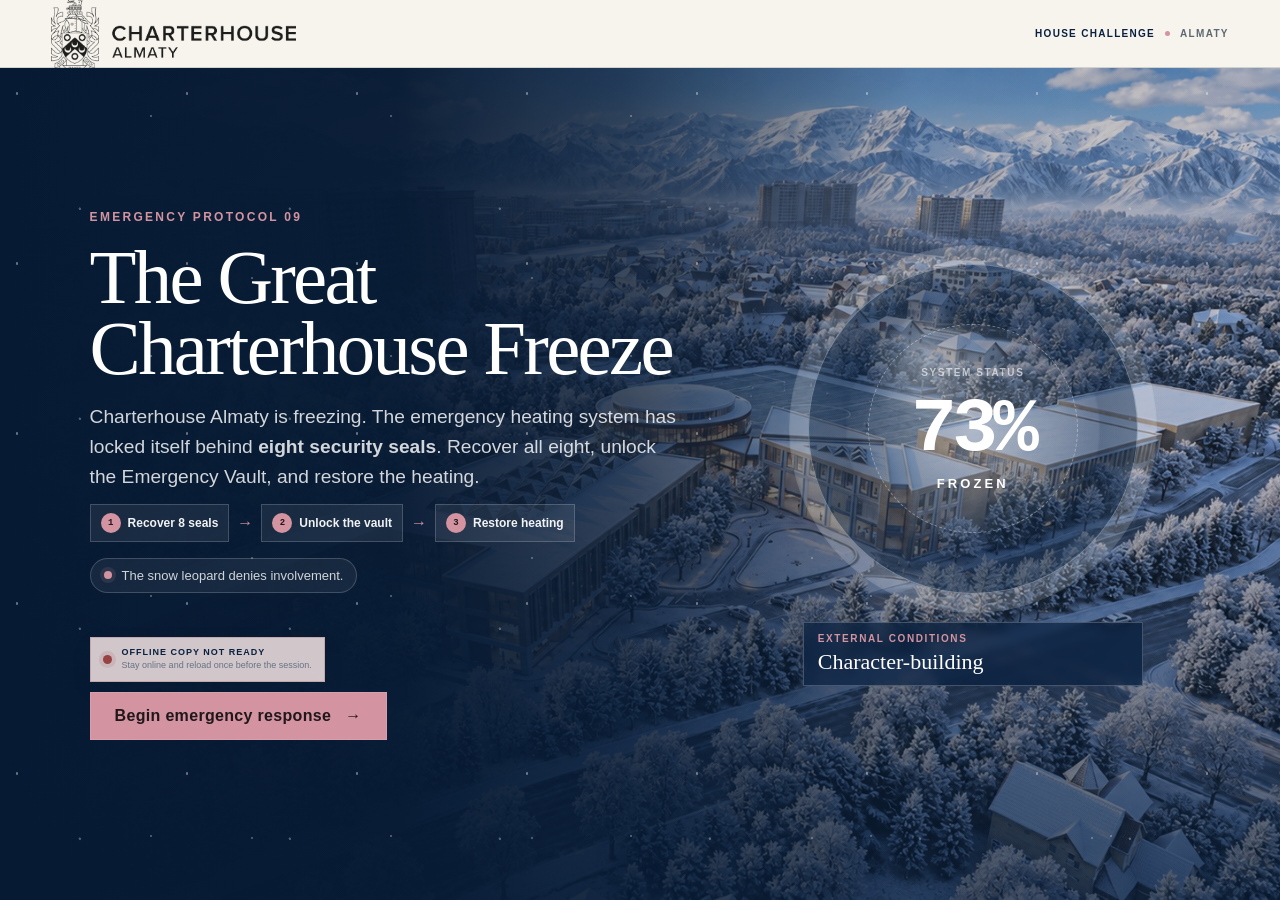
==== commit e9add77f: "Add files via upload" ====
--- a/index.html
+++ b/index.html
@@ -3,14 +3,14 @@
 <head>
   <meta charset="utf-8">
   <meta name="viewport" content="width=device-width, initial-scale=1">
-  <link rel="manifest" href="manifest.webmanifest?v=10B1">
+  <link rel="manifest" href="manifest.webmanifest?v=10B2">
   <meta name="theme-color" content="#092140">
   <link rel="icon" type="image/png" href="assets/branding/charterhouse-logo.png">
   <title>The Great Charterhouse Freeze</title>
   <meta name="description" content="Charterhouse Almaty House Challenge">
-  <link rel="stylesheet" href="css/main.css?v=10B1">
-  <link rel="stylesheet" href="css/components.css?v=10B1">
-  <link rel="stylesheet" href="css/animations.css?v=10B1">
+  <link rel="stylesheet" href="css/main.css?v=10B2">
+  <link rel="stylesheet" href="css/components.css?v=10B2">
+  <link rel="stylesheet" href="css/animations.css?v=10B2">
 </head>
 <body>
   <div class="site-shell" id="app">
@@ -499,7 +499,7 @@
       <span>CHARTERHOUSE ALMATY</span>
       <span class="status-copy" id="statusCopy">Emergency system awaiting response.</span>
       <button class="teacher-tools-button" id="teacherDiagnosticsButton" type="button" title="Teacher diagnostics · Ctrl+Alt+D">TEACHER DIAGNOSTICS</button>
-      <span class="demo-badge">PHASE 10B · VISUAL LANGUAGE + GAME FEEL · BUILD 10B1</span>
+      <span class="demo-badge">PHASE 10B · VISUAL LANGUAGE + GAME FEEL · BUILD 10B2</span>
     </footer>
   </div>
 
@@ -797,7 +797,7 @@
         </section>
 
         <section class="diagnostics-card diagnostics-card-wide diagnostics-technical">
-          <div><span>BUILD</span><strong data-diagnostic-value="build">10B1</strong></div>
+          <div><span>BUILD</span><strong data-diagnostic-value="build">10B2</strong></div>
           <div><span>DEVICE ID</span><strong data-diagnostic-value="device">—</strong></div>
         </section>
       </div>
@@ -824,28 +824,28 @@
     </div>
   </div>
 
-  <script src="js/config.js?v=10B1"></script>
-  <script src="js/state.js?v=10B1"></script>
-  <script src="js/recovery.js?v=10B1"></script>
-  <script src="js/answer-engine.js?v=10B1"></script>
-  <script src="js/sync-queue.js?v=10B1"></script>
-  <script src="js/sync-transport.js?v=10B1"></script>
-  <script src="js/api.js?v=10B1"></script>
-  <script src="js/challenges/registry.js?v=10B1"></script>
-  <script src="js/challenges/challenge-01-logic.js?v=10B1"></script>
-  <script src="js/challenges/challenge-02-almaty.js?v=10B1"></script>
-  <script src="js/challenges/challenge-03-language.js?v=10B1"></script>
-  <script src="js/challenges/challenge-04-telegram.js?v=10B1"></script>
-  <script src="js/challenges/challenge-05-timetable.js?v=10B1"></script>
-  <script src="js/challenges/challenge-06-brain-freeze.js?v=10B1"></script>
-  <script src="js/challenges/challenge-07-crossword.js?v=10B1"></script>
-  <script src="js/challenges/challenge-08-memory.js?v=10B1"></script>
-  <script src="js/field-kit.js?v=10B1"></script>
-  <script src="js/leaderboard.js?v=10B1"></script>
-  <script src="js/pwa.js?v=10B1"></script>
-  <script src="js/diagnostics.js?v=10B1"></script>
-  <script src="js/cooldown.js?v=10B1"></script>
-  <script src="js/final-vault.js?v=10B1"></script>
-  <script src="js/app.js?v=10B1"></script>
+  <script src="js/config.js?v=10B2"></script>
+  <script src="js/state.js?v=10B2"></script>
+  <script src="js/recovery.js?v=10B2"></script>
+  <script src="js/answer-engine.js?v=10B2"></script>
+  <script src="js/sync-queue.js?v=10B2"></script>
+  <script src="js/sync-transport.js?v=10B2"></script>
+  <script src="js/api.js?v=10B2"></script>
+  <script src="js/challenges/registry.js?v=10B2"></script>
+  <script src="js/challenges/challenge-01-logic.js?v=10B2"></script>
+  <script src="js/challenges/challenge-02-almaty.js?v=10B2"></script>
+  <script src="js/challenges/challenge-03-language.js?v=10B2"></script>
+  <script src="js/challenges/challenge-04-telegram.js?v=10B2"></script>
+  <script src="js/challenges/challenge-05-timetable.js?v=10B2"></script>
+  <script src="js/challenges/challenge-06-brain-freeze.js?v=10B2"></script>
+  <script src="js/challenges/challenge-07-crossword.js?v=10B2"></script>
+  <script src="js/challenges/challenge-08-memory.js?v=10B2"></script>
+  <script src="js/field-kit.js?v=10B2"></script>
+  <script src="js/leaderboard.js?v=10B2"></script>
+  <script src="js/pwa.js?v=10B2"></script>
+  <script src="js/diagnostics.js?v=10B2"></script>
+  <script src="js/cooldown.js?v=10B2"></script>
+  <script src="js/final-vault.js?v=10B2"></script>
+  <script src="js/app.js?v=10B2"></script>
 </body>
 </html>
--- a/css/main.css
+++ b/css/main.css
@@ -3627,7 +3627,7 @@
 }
 
 
-/* Task 10B1 · universal wrong-answer penalty */
+/* Task 10B2 · universal wrong-answer penalty */
 .challenge-message.is-penalty {
   color: #8a5a17;
 }
@@ -3644,7 +3644,7 @@
 
 
 /* ========================================================================== */
-/* TASK 10B1 — LOST IN ALMATY INTERACTIVE MAP                               */
+/* TASK 10B2 — LOST IN ALMATY INTERACTIVE MAP                               */
 /* ========================================================================== */
 
 .challenge-content-card.almaty-challenge-content {
@@ -4210,7 +4210,7 @@
 }
 
 
-/* Task 10B1 · screenshot-led map-fit corrections */
+/* Task 10B2 · screenshot-led map-fit corrections */
 .almaty-landmark[data-landmark="medeu"] {
   --landmark-size: clamp(60px, 6.2vw, 82px);
 }
@@ -4246,7 +4246,7 @@
 
 
 /* ========================================================================== */
-/* TASK 10B1 — SECRET MESSAGE UI                                             */
+/* TASK 10B2 — SECRET MESSAGE UI                                             */
 /* ========================================================================== */
 
 .challenge-content-card.secret-message-content {
@@ -4925,7 +4925,7 @@
 }
 
 
-/* Task 10B1 · manual extraction — the site must not solve TULPAR for students */
+/* Task 10B2 · manual extraction — the site must not solve TULPAR for students */
 .secret-extraction-console.is-manual {
   grid-template-columns: minmax(235px,.8fr) minmax(0,1.35fr);
 }
@@ -4994,7 +4994,7 @@
 }
 
 
-/* Task 10B1 · readability refinements from live 1536px screenshot */
+/* Task 10B2 · readability refinements from live 1536px screenshot */
 .secret-slot.is-filled {
   background: rgba(255,255,255,.88);
 }
@@ -5029,7 +5029,7 @@
 
 
 /* ========================================================================== */
-/* TASK 10B1 — CHARTERHOUSE TELEGRAM UI                                      */
+/* TASK 10B2 — CHARTERHOUSE TELEGRAM UI                                      */
 /* ========================================================================== */
 
 .challenge-content-card.telegram-challenge-content {
@@ -5464,7 +5464,7 @@
 
 
 /* ========================================================================== */
-/* TASK 10B1 — IMPOSSIBLE TIMETABLE UI                                      */
+/* TASK 10B2 — IMPOSSIBLE TIMETABLE UI                                      */
 /* ========================================================================== */
 
 .challenge-content-card.timetable-challenge-content {
@@ -5995,7 +5995,7 @@
 
 
 /* ========================================================================== */
-/* TASK 10B1 — BRAIN FREEZE UI                                              */
+/* TASK 10B2 — BRAIN FREEZE UI                                              */
 /* ========================================================================== */
 
 .challenge-content-card.brain-freeze-challenge-content {
@@ -6512,7 +6512,7 @@
 
 
 /* ========================================================================== */
-/* TASK 10B1 — FROZEN CROSSWORD UI                                          */
+/* TASK 10B2 — FROZEN CROSSWORD UI                                          */
 /* ========================================================================== */
 
 .challenge-content-card.crossword-challenge-content {
@@ -7029,7 +7029,7 @@
 
 
 /* ========================================================================== */
-/* TASK 10B1 — SNOW LEOPARD MEMORY TEST UI                                  */
+/* TASK 10B2 — SNOW LEOPARD MEMORY TEST UI                                  */
 /* ========================================================================== */
 
 .challenge-content-card.memory-challenge-content {
@@ -7896,7 +7896,7 @@
 
 
 /* ========================================================================== */
-/* TASK 10B1 — FINAL VAULT UI / ANIMATION FRAMEWORK                         */
+/* TASK 10B2 — FINAL VAULT UI / ANIMATION FRAMEWORK                         */
 /* ========================================================================== */
 
 /* The old board route graphic is superseded by the clue-driven Final Vault. */
@@ -8793,7 +8793,7 @@
 
 
 /* ========================================================================== */
-/* TASK 10B1 — LIVE FINAL VAULT SUBMISSION                                  */
+/* TASK 10B2 — LIVE FINAL VAULT SUBMISSION                                  */
 /* ========================================================================== */
 
 .final-vault-experience.is-finalizing [data-vault-preview-reset] {
@@ -8840,7 +8840,7 @@
 
 
 /* ========================================================================== */
-/* PHASE 10B1 — MACBOOK NEO 1204px RESPONSIVE QA                             */
+/* PHASE 10B2 — MACBOOK NEO 1204px RESPONSIVE QA                             */
 /* Target profile: 1204 CSS px wide, approximately 650–753 CSS px high.       */
 /* Reclaims chrome/heading height while preserving puzzle readability.         */
 /* ========================================================================== */
@@ -9254,7 +9254,7 @@
 
 
 /* ========================================================================== */
-/* PHASE 10B1 — SINGLE-SCREEN GAME SHELL                                     */
+/* PHASE 10B2 — SINGLE-SCREEN GAME SHELL                                     */
 /* Structural pass: use width, not scroll. Target 1204×680 and larger.        */
 /* ========================================================================== */
 
@@ -9794,7 +9794,7 @@
 
 
 /* ========================================================================== */
-/* 10B1 — QA FIXES                                                          */
+/* 10B2 — QA FIXES                                                          */
 /* ========================================================================== */
 
 /* The 687×223 Charterhouse lockup was 188px wide in a 50px bar, which makes
@@ -9830,7 +9830,7 @@
 
 
 /* ========================================================================== */
-/* PHASE 10B1 — EAL READABILITY / NO-OVERLAP PASS                            */
+/* PHASE 10B2 — EAL READABILITY / NO-OVERLAP PASS                            */
 /* Core student-facing text should be readable at 1204×680 and on desktop.   */
 /* ========================================================================== */
 
@@ -10496,7 +10496,7 @@
 
 
 /* ========================================================================== */
-/* PHASE 10B1 — STORY + EAL READABILITY                                      */
+/* PHASE 10B2 — STORY + EAL READABILITY                                      */
 /* ========================================================================== */
 
 /* Opening storyline ------------------------------------------------------- */
@@ -10969,7 +10969,7 @@
 
 
 /* ========================================================================== */
-/* PHASE 10B1 — LARGE-TEXT / ALLOW-SCROLL PASS                               */
+/* PHASE 10B2 — LARGE-TEXT / ALLOW-SCROLL PASS                               */
 /* The previous single-screen constraint made important text microscopic.     */
 /* From this build, readability wins. Normal vertical scrolling is allowed.    */
 /* ========================================================================== */
@@ -12016,7 +12016,7 @@
 }
 
 /* ========================================================================== */
-/* PHASE 10B1 — SCROLL UNLOCK + BIGGER FONT HOTFIX                           */
+/* PHASE 10B2 — SCROLL UNLOCK + BIGGER FONT HOTFIX                           */
 /* Fixes:                                                                     */
 /* 1) challenge pages must actually scroll on desktop                         */
 /* 2) top metadata and instruction text must be obviously readable            */
@@ -12211,7 +12211,7 @@
 }
 
 /* ========================================================================== */
-/* PHASE 10B1 — LAYOUT REBALANCE                                              */
+/* PHASE 10B2 — LAYOUT REBALANCE                                              */
 /* Fixes:                                                                     */
 /* - registration screen felt empty; house logos too small                    */
 /* - codename reveal wasted space                                             */
@@ -12517,7 +12517,7 @@
 }
 
 /* ========================================================================== */
-/* PHASE 10B1 — PUZZLE SPACE REBALANCE                                       */
+/* PHASE 10B2 — PUZZLE SPACE REBALANCE                                       */
 /* Challenge 3: remove dead space and keep answer entry obvious.             */
 /* Challenge 7: larger crossword + larger clues, extraction below.           */
 /* Challenge 8: full-width evidence desk, larger objects, no text overlap.    */
@@ -12979,7 +12979,7 @@
 
 
 /* ========================================================================== */
-/* PHASE 10B1 — VISUAL LANGUAGE / GAME FEEL                                  */
+/* PHASE 10B2 — VISUAL LANGUAGE / GAME FEEL                                  */
 /* ========================================================================== */
 
 :root {
@@ -13266,3 +13266,287 @@
   .seal-slot.is-recovered { animation:none !important; }
   .challenge-tile:hover { transform:none !important; }
 }
+
+/* ========================================================================== */
+/* PHASE 10B2 — RESTRAINED VISUAL ART PASS                                   */
+/* Exact Charterhouse campus photography + proper thaw/reveal + puzzle polish */
+/* ========================================================================== */
+
+/* -------------------------------------------------------------------------- */
+/* Landing screen — same clean Charterhouse UI, now grounded in the real      */
+/* approved campus photograph instead of an invented building.                */
+/* -------------------------------------------------------------------------- */
+#screenStart .hero {
+  isolation:isolate;
+  background:linear-gradient(135deg,#071a33 0%,#092140 48%,#113c69 100%) !important;
+}
+#screenStart .hero::after {
+  content:"";
+  position:absolute;
+  z-index:0;
+  inset:0;
+  pointer-events:none;
+  background:
+    linear-gradient(90deg,#071a33 0%,rgba(7,26,51,.97) 31%,rgba(7,26,51,.74) 49%,rgba(7,26,51,.18) 72%,rgba(7,26,51,.10) 100%),
+    linear-gradient(180deg,rgba(7,26,51,.04) 46%,rgba(7,26,51,.65) 100%),
+    url("../assets/game/campus-snowy.png?v=10B2") 64% center / cover no-repeat;
+  opacity:.92;
+}
+#screenStart .hero::before { z-index:1; }
+#screenStart .hero-copy,
+#screenStart .hero-visual { z-index:2; }
+#screenStart .mountain-band { display:none !important; }
+#screenStart .hero-visual {
+  align-self:center;
+  padding:22px 0;
+}
+#screenStart .freeze-orb {
+  background:
+    radial-gradient(circle at 35% 30%,rgba(255,255,255,.34),transparent 20%),
+    radial-gradient(circle at center,rgba(231,240,244,.22),rgba(9,33,64,.34) 54%,rgba(9,33,64,.44) 55%) !important;
+  box-shadow:inset 0 0 55px rgba(231,240,244,.13),0 0 0 18px rgba(255,255,255,.035),0 0 0 19px rgba(255,255,255,.16) !important;
+}
+#screenStart .weather-card {
+  background:rgba(9,33,64,.72) !important;
+  border-color:rgba(247,244,238,.22) !important;
+  backdrop-filter:blur(4px);
+}
+
+/* -------------------------------------------------------------------------- */
+/* Mission board uses the clean underlying campus photo. Solved panels become */
+/* genuinely transparent so the SAME continuous school scene is uncovered.   */
+/* -------------------------------------------------------------------------- */
+.final-scene-snowy {
+  background:url("../assets/game/campus-snowy.png?v=10B2") center center / 100% 100% no-repeat !important;
+}
+.final-scene-thawed {
+  background:url("../assets/game/campus-thawed.jpg?v=10B2") center center / 100% 100% no-repeat !important;
+}
+.challenge-tile.is-revealed {
+  background:rgba(255,255,255,.015) !important;
+  border-color:rgba(247,244,238,.52) !important;
+  box-shadow:inset 0 0 0 1px rgba(247,244,238,.20),0 0 0 1px rgba(9,33,64,.06) !important;
+  backdrop-filter:none !important;
+  -webkit-backdrop-filter:none !important;
+}
+.challenge-tile.is-revealed::before { opacity:0 !important; }
+.challenge-tile.is-revealed .tile-icon,
+.challenge-tile.is-revealed .tile-title,
+.challenge-tile.is-revealed .tile-kicker {
+  opacity:0 !important;
+  visibility:hidden !important;
+}
+.challenge-tile.is-revealed .tile-number {
+  color:#f7f4ee !important;
+  background:rgba(9,33,64,.72) !important;
+  border-color:rgba(247,244,238,.30) !important;
+}
+.challenge-tile.is-revealed .tile-status {
+  padding:5px 8px !important;
+  color:#fff8e9 !important;
+  background:rgba(9,33,64,.72) !important;
+  border-color:rgba(197,164,109,.72) !important;
+  box-shadow:0 2px 8px rgba(9,33,64,.20);
+}
+.challenge-tile.is-revealed .tile-status::before { background:#c5a46d !important; }
+
+/* Control core: stacked label rather than one overflowing line. */
+.board-centre .centre-window-label {
+  left:50% !important;
+  bottom:8px !important;
+  width:min(88%,190px) !important;
+  min-width:0 !important;
+  max-width:190px !important;
+  padding:7px 8px !important;
+  display:grid !important;
+  grid-template-columns:1fr !important;
+  justify-items:center !important;
+  align-items:center !important;
+  gap:2px !important;
+  text-align:center !important;
+  transform:translateX(-50%) !important;
+  overflow:hidden !important;
+}
+.board-centre .centre-window-label span {
+  width:100%;
+  font-size:5.8px !important;
+  line-height:1.1 !important;
+  letter-spacing:.11em !important;
+  white-space:normal !important;
+}
+.board-centre .centre-window-label strong {
+  width:100%;
+  font-size:12px !important;
+  line-height:1.05 !important;
+  letter-spacing:.05em !important;
+  white-space:normal !important;
+}
+.board-centre .centre-window-label small {
+  width:100%;
+  margin:0 !important;
+  font-size:5.8px !important;
+  line-height:1.1 !important;
+  letter-spacing:.08em !important;
+  white-space:normal !important;
+}
+
+/* -------------------------------------------------------------------------- */
+/* Challenge 1 — restrained CCTV/evidence polish.                             */
+/* -------------------------------------------------------------------------- */
+.logic-scene {
+  border-top:3px solid rgba(120,147,165,.60);
+  box-shadow:inset 0 1px 0 rgba(255,255,255,.72),0 7px 18px rgba(9,33,64,.06);
+}
+.logic-scene-heading > div > span::before {
+  content:"●  LIVE ARCHIVE · ";
+  color:#b35f72;
+}
+.logic-suspect.is-selected {
+  box-shadow:0 0 0 3px rgba(211,147,160,.32),0 8px 18px rgba(9,33,64,.13) !important;
+}
+.logic-suspect.is-eliminated::after {
+  content:"ELIMINATED" !important;
+  inset:42% 7% auto !important;
+  height:auto !important;
+  padding:8px 10px !important;
+  transform:rotate(-8deg) !important;
+  display:grid !important;
+  place-items:center !important;
+  color:#fff !important;
+  background:rgba(151,60,78,.88) !important;
+  border:2px solid rgba(255,255,255,.78) !important;
+  font-size:14px !important;
+  font-weight:950 !important;
+  letter-spacing:.13em !important;
+  text-shadow:0 1px 1px rgba(9,33,64,.28);
+}
+
+/* Challenge 2 — route line and start cue become clearer without auto-selecting. */
+.almaty-landmark[data-landmark="abai"]::after {
+  content:"START";
+  position:absolute;
+  right:-4px;
+  top:-4px;
+  padding:3px 5px;
+  border-radius:999px;
+  color:#592733;
+  background:#f1c2cc;
+  border:1px solid rgba(151,80,97,.32);
+  font-size:7px;
+  font-weight:950;
+  letter-spacing:.08em;
+  opacity:.94;
+}
+.almaty-landmark[data-landmark="abai"].is-visited::after { content:"START ✓"; }
+.almaty-route-line {
+  stroke:#d1778b !important;
+  stroke-width:1.15 !important;
+  filter:drop-shadow(0 0 2px rgba(209,119,139,.48));
+}
+.almaty-landmark.is-current {
+  filter:drop-shadow(0 0 8px rgba(211,147,160,.65));
+}
+
+/* Challenge 3 — security-card surface feels more like a decoder console. */
+.secret-card-workbench {
+  border-top:3px solid rgba(120,147,165,.55) !important;
+  box-shadow:inset 0 1px 0 rgba(255,255,255,.8),0 7px 18px rgba(9,33,64,.06);
+}
+.secret-slot {
+  background:linear-gradient(180deg,rgba(255,255,255,.94),rgba(232,241,245,.66)) !important;
+}
+.secret-slot-card > span { color:#6f8494 !important; }
+.secret-extraction-console.is-manual {
+  background:linear-gradient(135deg,#092140,#123a5d) !important;
+  box-shadow:inset 0 0 0 1px rgba(255,255,255,.10),0 5px 14px rgba(9,33,64,.12);
+}
+
+/* Challenge 4 — telegram paper depth. */
+.telegram-sheet {
+  position:relative;
+  background:
+    repeating-linear-gradient(0deg,rgba(9,33,64,.018) 0 1px,transparent 1px 23px),
+    linear-gradient(145deg,#fffdf7,#f6efe1) !important;
+  box-shadow:0 8px 20px rgba(9,33,64,.10),inset 0 0 0 1px rgba(105,75,49,.11) !important;
+}
+.telegram-sheet::after {
+  content:"CONTROL ROOM COPY";
+  position:absolute;
+  right:18px;
+  bottom:16px;
+  transform:rotate(-4deg);
+  color:rgba(151,80,97,.25);
+  border:2px solid rgba(151,80,97,.18);
+  padding:5px 8px;
+  font-size:10px;
+  font-weight:950;
+  letter-spacing:.12em;
+  pointer-events:none;
+}
+
+/* Challenge 5 — subject tokens and period slots gain clearer tactile states. */
+.timetable-subject-card {
+  box-shadow:0 3px 8px rgba(9,33,64,.08) !important;
+  border-top:3px solid rgba(120,147,165,.52) !important;
+}
+.timetable-subject-card:hover {
+  transform:translateY(-2px);
+  box-shadow:0 7px 14px rgba(9,33,64,.12) !important;
+}
+.timetable-slot-card {
+  background:linear-gradient(180deg,rgba(255,255,255,.96),rgba(221,235,242,.56)) !important;
+}
+
+/* Challenge 6 — four distinct but restrained mini-console accents. */
+.brain-panel:nth-child(1) { border-top:4px solid #7893a5 !important; }
+.brain-panel:nth-child(2) { border-top:4px solid #d393a0 !important; }
+.brain-panel:nth-child(3) { border-top:4px solid #8cae9a !important; }
+.brain-panel:nth-child(4) { border-top:4px solid #a58aa6 !important; }
+.brain-panel {
+  box-shadow:0 5px 14px rgba(9,33,64,.08),inset 0 1px 0 rgba(255,255,255,.70) !important;
+}
+.brain-code-slots span {
+  box-shadow:inset 0 0 0 1px rgba(9,33,64,.12),0 2px 5px rgba(9,33,64,.07);
+}
+
+/* Challenge 7 — crossword active/extraction cells feel like archive controls. */
+.crossword-cell-input:focus,
+.crossword-cell.is-active .crossword-cell-input {
+  outline:2px solid rgba(211,147,160,.85) !important;
+  outline-offset:-2px;
+  background:#fff9fb !important;
+}
+.crossword-cell.is-extraction {
+  box-shadow:inset 0 0 0 2px rgba(211,147,160,.56) !important;
+}
+.crossword-extraction-strip {
+  background:linear-gradient(135deg,rgba(221,235,242,.65),rgba(255,255,255,.9)) !important;
+  border-top:3px solid rgba(120,147,165,.46) !important;
+}
+
+/* Challenge 8 — evidence desk gets cleaner security-camera framing. */
+.memory-desk {
+  border:2px solid rgba(9,33,64,.20) !important;
+  box-shadow:0 10px 24px rgba(9,33,64,.10),inset 0 0 0 5px rgba(255,255,255,.36) !important;
+}
+.memory-evidence {
+  background:linear-gradient(145deg,#fffdf8,#f4eee3) !important;
+  box-shadow:inset 0 0 0 1px rgba(117,85,53,.08);
+}
+.memory-evidence::before {
+  color:#8d6070 !important;
+  font-weight:950 !important;
+}
+.memory-observation-header::before {
+  content:"● SECURITY CAMERA FEED";
+  display:block;
+  margin-bottom:3px;
+  color:#b35f72;
+  font-size:8px;
+  font-weight:950;
+  letter-spacing:.12em;
+}
+
+@media (prefers-reduced-motion:reduce) {
+  .timetable-subject-card:hover { transform:none !important; }
+}
--- a/css/components.css
+++ b/css/components.css
@@ -233,7 +233,7 @@
 
 
 /* ========================================================================== */
-/* PHASE 10B1 — REGISTRATION: ALL FOUR STUDENTS VISIBLE                      */
+/* PHASE 10B2 — REGISTRATION: ALL FOUR STUDENTS VISIBLE                      */
 /* ========================================================================== */
 #screenRegister.registration-screen {
   padding-top: 20px;
@@ -379,7 +379,7 @@
 }
 
 /* ========================================================================== */
-/* PHASE 10B1 — REGISTRATION / CODENAME REBALANCE                             */
+/* PHASE 10B2 — REGISTRATION / CODENAME REBALANCE                             */
 /* Bigger house logos, less wasted space, still keeps all four name boxes.    */
 /* ========================================================================== */
 
@@ -509,6 +509,6 @@
 }
 
 
-/* 10B1 — Toolkit icon/copy polish */
+/* 10B2 — Toolkit icon/copy polish */
 .field-kit-nav strong { font-size:16px !important; }
 .field-kit-nav small { font-size:9px !important; }
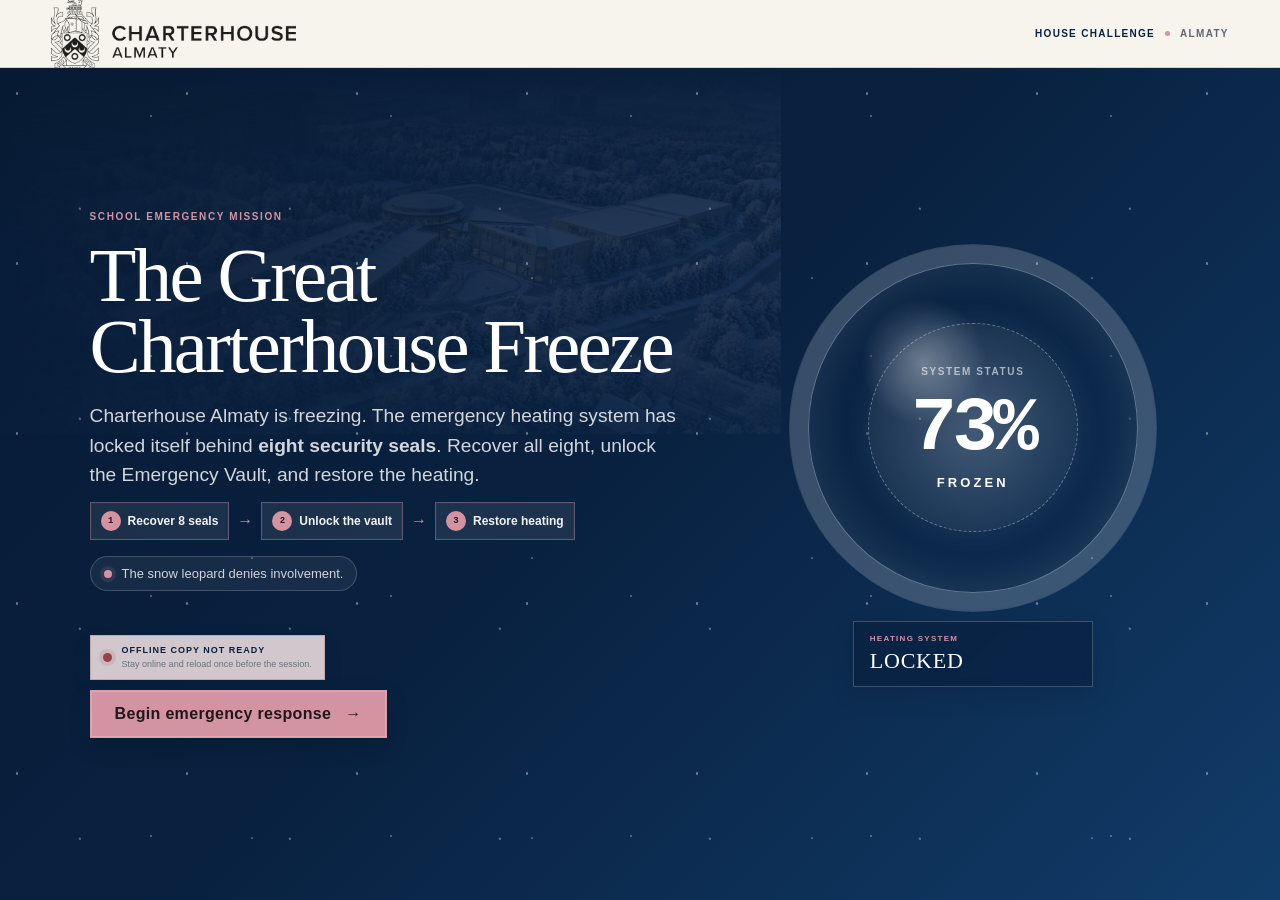
==== commit e020af0a: "Add files via upload" ====
--- a/index.html
+++ b/index.html
@@ -3,14 +3,15 @@
 <head>
   <meta charset="utf-8">
   <meta name="viewport" content="width=device-width, initial-scale=1">
-  <link rel="manifest" href="manifest.webmanifest?v=10B2">
+  <link rel="manifest" href="manifest.webmanifest?v=10B2d">
   <meta name="theme-color" content="#092140">
-  <link rel="icon" type="image/png" href="assets/branding/charterhouse-logo.png">
+  <link rel="icon" type="image/png" sizes="64x64" href="assets/game-ui/favicon-freeze-64.png?v=10B2d">
+  <link rel="icon" type="image/svg+xml" href="assets/game-ui/favicon-freeze.svg?v=10B2d">
   <title>The Great Charterhouse Freeze</title>
   <meta name="description" content="Charterhouse Almaty House Challenge">
-  <link rel="stylesheet" href="css/main.css?v=10B2">
-  <link rel="stylesheet" href="css/components.css?v=10B2">
-  <link rel="stylesheet" href="css/animations.css?v=10B2">
+  <link rel="stylesheet" href="css/main.css?v=10B2d">
+  <link rel="stylesheet" href="css/components.css?v=10B2d">
+  <link rel="stylesheet" href="css/animations.css?v=10B2d">
 </head>
 <body>
   <div class="site-shell" id="app">
@@ -42,7 +43,7 @@
       <section class="screen" id="screenStart" aria-labelledby="startTitle" hidden>
         <div class="hero">
           <div class="hero-copy">
-            <p class="protocol">EMERGENCY PROTOCOL 09</p>
+            <p class="protocol">SCHOOL EMERGENCY MISSION</p>
             <h1 id="startTitle">The Great<br>Charterhouse Freeze</h1>
             <p class="hero-lede">
               Charterhouse Almaty is freezing. The emergency heating system has
@@ -82,8 +83,8 @@
               </div>
             </div>
             <div class="weather-card">
-              <span>EXTERNAL CONDITIONS</span>
-              <strong>Character-building</strong>
+              <span>HEATING SYSTEM</span>
+              <strong>LOCKED</strong>
             </div>
           </div>
         </div>
@@ -283,16 +284,16 @@
                   </g>
                 </svg>
                 <button class="challenge-tile" type="button" data-challenge="1" aria-label="Challenge 1: Logic">
-                  <span class="tile-number">01</span><span class="tile-kicker">KEY TRACE</span><span class="tile-icon" aria-hidden="true"><svg viewBox="0 0 64 64"><circle class="icon-ring" cx="32" cy="32" r="27"/><circle cx="26" cy="27" r="10"/><path d="M33 34l12 12m-4-8 5-5"/><path d="M18 18l5-5m19 5-5-5"/></svg></span><span class="tile-title">LOGIC</span><span class="tile-status">FROZEN</span>
+                  <span class="tile-number">01</span><span class="tile-kicker">KEY TRACE</span><span class="tile-icon tile-icon-illustrated" aria-hidden="true"><img src="assets/game-ui/challenge-01.png?v=10B2d" alt=""></span><span class="tile-title">LOGIC</span><span class="tile-status">FROZEN</span>
                 </button>
                 <button class="challenge-tile" type="button" data-challenge="2" aria-label="Challenge 2: Lost in Almaty">
-                  <span class="tile-number">02</span><span class="tile-kicker">CITY ROUTE</span><span class="tile-icon" aria-hidden="true"><svg viewBox="0 0 64 64"><circle class="icon-ring" cx="32" cy="32" r="27"/><path d="M12 45 25 20l8 12 6-9 13 22H12z"/><path d="M22 44c7-8 14-13 24-16"/><circle cx="45" cy="28" r="3"/></svg></span><span class="tile-title">LOST IN ALMATY</span><span class="tile-status">FROZEN</span>
+                  <span class="tile-number">02</span><span class="tile-kicker">CITY ROUTE</span><span class="tile-icon tile-icon-illustrated" aria-hidden="true"><img src="assets/game-ui/challenge-02.png?v=10B2d" alt=""></span><span class="tile-title">LOST IN ALMATY</span><span class="tile-status">FROZEN</span>
                 </button>
                 <button class="challenge-tile" type="button" data-challenge="3" aria-label="Challenge 3: Secret Message">
-                  <span class="tile-number">03</span><span class="tile-kicker">INTERCEPT</span><span class="tile-icon" aria-hidden="true"><svg viewBox="0 0 64 64"><circle class="icon-ring" cx="32" cy="32" r="27"/><path d="M15 20h34v25H15z"/><path d="M19 25h18M19 31h12M19 37h16"/><path d="M43 16v9m-4-5 4-4 4 4"/></svg></span><span class="tile-title">SECRET MESSAGE</span><span class="tile-status">FROZEN</span>
+                  <span class="tile-number">03</span><span class="tile-kicker">INTERCEPT</span><span class="tile-icon tile-icon-illustrated" aria-hidden="true"><img src="assets/game-ui/challenge-03.png?v=10B2d" alt=""></span><span class="tile-title">SECRET MESSAGE</span><span class="tile-status">FROZEN</span>
                 </button>
                 <button class="challenge-tile" type="button" data-challenge="4" aria-label="Challenge 4: Telegram">
-                  <span class="tile-number">04</span><span class="tile-kicker">CIPHER</span><span class="tile-icon" aria-hidden="true"><svg viewBox="0 0 64 64"><circle class="icon-ring" cx="32" cy="32" r="27"/><path d="M13 21h38v25H13z"/><path d="m13 22 19 14 19-14"/><path d="M20 42h9m6 0h9"/><circle cx="47" cy="17" r="3"/></svg></span><span class="tile-title">TELEGRAM</span><span class="tile-status">FROZEN</span>
+                  <span class="tile-number">04</span><span class="tile-kicker">CIPHER</span><span class="tile-icon tile-icon-illustrated" aria-hidden="true"><img src="assets/game-ui/challenge-04.png?v=10B2d" alt=""></span><span class="tile-title">TELEGRAM</span><span class="tile-status">FROZEN</span>
                 </button>
 
                 <div class="board-centre" aria-label="Emergency control core: this part of the hidden scene is visible from the start">
@@ -305,16 +306,16 @@
                 </div>
 
                 <button class="challenge-tile" type="button" data-challenge="5" aria-label="Challenge 5: Timetable">
-                  <span class="tile-number">05</span><span class="tile-kicker">SCHEDULE LOCK</span><span class="tile-icon" aria-hidden="true"><svg viewBox="0 0 64 64"><circle class="icon-ring" cx="32" cy="32" r="27"/><path d="M15 17h34v32H15zM15 26h34"/><path d="M23 13v8m18-8v8"/><path d="M21 32h7m5 0h10M21 38h13m5 0h4M21 44h9m5 0h8"/></svg></span><span class="tile-title">TIMETABLE</span><span class="tile-status">FROZEN</span>
+                  <span class="tile-number">05</span><span class="tile-kicker">SCHEDULE LOCK</span><span class="tile-icon tile-icon-illustrated" aria-hidden="true"><img src="assets/game-ui/challenge-05.png?v=10B2d" alt=""></span><span class="tile-title">TIMETABLE</span><span class="tile-status">FROZEN</span>
                 </button>
                 <button class="challenge-tile" type="button" data-challenge="6" aria-label="Challenge 6: Brain Freeze">
-                  <span class="tile-number">06</span><span class="tile-kicker">DEFROST</span><span class="tile-icon" aria-hidden="true"><svg viewBox="0 0 64 64"><circle class="icon-ring" cx="32" cy="32" r="27"/><path d="M25 46h14M27 41h10"/><path d="M32 13c-9 0-16 7-16 16 0 6 3 10 8 14 2 2 3 4 3 6h10c0-2 1-4 3-6 5-4 8-8 8-14 0-9-7-16-16-16z"/><path d="m31 20-5 9h6l-3 9 10-13h-6l3-5"/></svg></span><span class="tile-title">BRAIN FREEZE</span><span class="tile-status">FROZEN</span>
+                  <span class="tile-number">06</span><span class="tile-kicker">DEFROST</span><span class="tile-icon tile-icon-illustrated" aria-hidden="true"><img src="assets/game-ui/challenge-06.png?v=10B2d" alt=""></span><span class="tile-title">BRAIN FREEZE</span><span class="tile-status">FROZEN</span>
                 </button>
                 <button class="challenge-tile" type="button" data-challenge="7" aria-label="Challenge 7: Frozen Crossword">
-                  <span class="tile-number">07</span><span class="tile-kicker">ARCHIVE LOCK</span><span class="tile-icon" aria-hidden="true"><svg viewBox="0 0 64 64"><circle class="icon-ring" cx="32" cy="32" r="27"/><path d="M16 16h32v32H16zM27 16v32M38 16v32M16 27h32M16 38h32"/><circle cx="43" cy="43" r="6"/><path d="M47 47l6 6"/></svg></span><span class="tile-title">CROSSWORD</span><span class="tile-status">FROZEN</span>
+                  <span class="tile-number">07</span><span class="tile-kicker">ARCHIVE LOCK</span><span class="tile-icon tile-icon-illustrated" aria-hidden="true"><img src="assets/game-ui/challenge-07.png?v=10B2d" alt=""></span><span class="tile-title">CROSSWORD</span><span class="tile-status">FROZEN</span>
                 </button>
                 <button class="challenge-tile" type="button" data-challenge="8" aria-label="Challenge 8: Memory">
-                  <span class="tile-number">08</span><span class="tile-kicker">SECURITY FEED</span><span class="tile-icon" aria-hidden="true"><svg viewBox="0 0 64 64"><circle class="icon-ring" cx="32" cy="32" r="27"/><path d="M10 32s8-12 22-12 22 12 22 12-8 12-22 12S10 32 10 32z"/><circle cx="32" cy="32" r="6"/><path d="M20 18l-4-5m28 5 4-5"/><path d="M26 48c2 3 10 3 12 0"/></svg></span><span class="tile-title">MEMORY</span><span class="tile-status">FROZEN</span>
+                  <span class="tile-number">08</span><span class="tile-kicker">SECURITY FEED</span><span class="tile-icon tile-icon-illustrated" aria-hidden="true"><img src="assets/game-ui/challenge-08.png?v=10B2d" alt=""></span><span class="tile-title">MEMORY</span><span class="tile-status">FROZEN</span>
                 </button>
               </div>
 
@@ -340,11 +341,11 @@
               </section>
 
               <div class="mission-toolbar-tools">
-                <button class="dashboard-tool-button" id="fieldKitButton" type="button"><span class="tool-icon tool-icon-case" aria-hidden="true"><svg viewBox="0 0 64 64"><path d="M12 23h40v29H12zM23 23v-7h18v7M12 33h40"/><path d="M27 29h10v10H27zM30 32h4m-2-2v4"/><path d="M18 44h10m8 0h10"/></svg></span><span><strong>Security Tool Kit</strong><small>Decoders · references · equipment</small></span></button>
-                <button class="dashboard-tool-button" id="leaderboardButton" type="button"><span class="tool-icon" aria-hidden="true"><svg viewBox="0 0 48 48"><path d="M11 37V25h7v12m6 0V16h7v21m6 0V10h7v27M7 37h37"/></svg></span><span><strong>Leaderboard</strong><small>Live</small></span></button>
-              </div>
-
-              <section class="mission-toolbar-bulletin"><span>BULLETIN</span><p id="emergencyBulletin">Indoor temperature: increasingly character-building.</p></section>
+                <button class="dashboard-tool-button" id="fieldKitButton" type="button"><span class="tool-icon tool-icon-case tool-icon-illustrated" aria-hidden="true"><img src="assets/game-ui/toolkit.png?v=10B2d" alt=""></span><span><strong>Security Tool Kit</strong><small>Decoders · references · equipment</small></span></button>
+                <button class="dashboard-tool-button" id="leaderboardButton" type="button"><span class="tool-icon tool-icon-illustrated" aria-hidden="true"><img src="assets/game-ui/leaderboard.png?v=10B2d" alt=""></span><span><strong>Leaderboard</strong><small>Live</small></span></button>
+              </div>
+
+              <section class="mission-toolbar-bulletin"><span>BULLETIN</span><p id="emergencyBulletin">School heating is still locked.</p></section>
 
               <section class="final-route-card mission-toolbar-final" id="finalRouteCard" hidden>
                 <div class="final-route-copy">
@@ -367,7 +368,7 @@
             <div class="challenge-team-strip"><span id="vaultTeamName">Team</span><i aria-hidden="true"></i><span id="vaultHouse">House</span></div>
             <div class="challenge-utility-strip vault-utility-strip">
               <div class="challenge-mini-progress"><span>SEALS</span><strong>8 / 8</strong></div>
-              <button class="challenge-top-tool" id="vaultFieldKitButton" type="button" aria-label="Open Security Tool Kit"><span class="mini-toolkit-icon" aria-hidden="true"><svg viewBox="0 0 48 48"><path d="M8 17h32v23H8zM17 17v-6h14v6M8 26h32"/><path d="M20 22h8v8h-8zM23 24v4m-2-2h4"/></svg></span><strong>Security Tool Kit</strong></button>
+              <button class="challenge-top-tool" id="vaultFieldKitButton" type="button" aria-label="Open Security Tool Kit"><span class="mini-toolkit-icon mini-toolkit-icon-illustrated" aria-hidden="true"><img src="assets/game-ui/toolkit.png?v=10B2d" alt=""></span><strong>Security Tool Kit</strong></button>
               <div class="challenge-timer-card"><span>ELAPSED</span><strong id="vaultTimer">0:00</strong></div>
             </div>
           </header>
@@ -433,7 +434,7 @@
             <div class="challenge-utility-strip">
               <div class="challenge-mini-progress" title="Mission progress"><span>SEALS</span><strong id="challengeProgress">0 / 8</strong></div>
               <div class="challenge-mini-status"><strong id="challengeStatus">UNSOLVED</strong><span id="challengeStatusText">Recover its seal.</span></div>
-              <button class="challenge-top-tool" id="challengeFieldKitButton" type="button" aria-label="Open Security Tool Kit"><span class="mini-toolkit-icon" aria-hidden="true"><svg viewBox="0 0 48 48"><path d="M8 17h32v23H8zM17 17v-6h14v6M8 26h32"/><path d="M20 22h8v8h-8zM23 24v4m-2-2h4"/></svg></span><strong>Security Tool Kit</strong></button>
+              <button class="challenge-top-tool" id="challengeFieldKitButton" type="button" aria-label="Open Security Tool Kit"><span class="mini-toolkit-icon mini-toolkit-icon-illustrated" aria-hidden="true"><img src="assets/game-ui/toolkit.png?v=10B2d" alt=""></span><strong>Security Tool Kit</strong></button>
               <div class="challenge-timer-card"><span>ELAPSED</span><strong id="challengeTimer">0:00</strong></div>
             </div>
           </header>
@@ -499,7 +500,7 @@
       <span>CHARTERHOUSE ALMATY</span>
       <span class="status-copy" id="statusCopy">Emergency system awaiting response.</span>
       <button class="teacher-tools-button" id="teacherDiagnosticsButton" type="button" title="Teacher diagnostics · Ctrl+Alt+D">TEACHER DIAGNOSTICS</button>
-      <span class="demo-badge">PHASE 10B · VISUAL LANGUAGE + GAME FEEL · BUILD 10B2</span>
+      <span class="demo-badge">PHASE 10B · ILLUSTRATED ASSET INTEGRATION · BUILD 10B2d</span>
     </footer>
   </div>
 
@@ -797,7 +798,7 @@
         </section>
 
         <section class="diagnostics-card diagnostics-card-wide diagnostics-technical">
-          <div><span>BUILD</span><strong data-diagnostic-value="build">10B2</strong></div>
+          <div><span>BUILD</span><strong data-diagnostic-value="build">10B2d</strong></div>
           <div><span>DEVICE ID</span><strong data-diagnostic-value="device">—</strong></div>
         </section>
       </div>
@@ -824,28 +825,28 @@
     </div>
   </div>
 
-  <script src="js/config.js?v=10B2"></script>
-  <script src="js/state.js?v=10B2"></script>
-  <script src="js/recovery.js?v=10B2"></script>
-  <script src="js/answer-engine.js?v=10B2"></script>
-  <script src="js/sync-queue.js?v=10B2"></script>
-  <script src="js/sync-transport.js?v=10B2"></script>
-  <script src="js/api.js?v=10B2"></script>
-  <script src="js/challenges/registry.js?v=10B2"></script>
-  <script src="js/challenges/challenge-01-logic.js?v=10B2"></script>
-  <script src="js/challenges/challenge-02-almaty.js?v=10B2"></script>
-  <script src="js/challenges/challenge-03-language.js?v=10B2"></script>
-  <script src="js/challenges/challenge-04-telegram.js?v=10B2"></script>
-  <script src="js/challenges/challenge-05-timetable.js?v=10B2"></script>
-  <script src="js/challenges/challenge-06-brain-freeze.js?v=10B2"></script>
-  <script src="js/challenges/challenge-07-crossword.js?v=10B2"></script>
-  <script src="js/challenges/challenge-08-memory.js?v=10B2"></script>
-  <script src="js/field-kit.js?v=10B2"></script>
-  <script src="js/leaderboard.js?v=10B2"></script>
-  <script src="js/pwa.js?v=10B2"></script>
-  <script src="js/diagnostics.js?v=10B2"></script>
-  <script src="js/cooldown.js?v=10B2"></script>
-  <script src="js/final-vault.js?v=10B2"></script>
-  <script src="js/app.js?v=10B2"></script>
+  <script src="js/config.js?v=10B2d"></script>
+  <script src="js/state.js?v=10B2d"></script>
+  <script src="js/recovery.js?v=10B2d"></script>
+  <script src="js/answer-engine.js?v=10B2d"></script>
+  <script src="js/sync-queue.js?v=10B2d"></script>
+  <script src="js/sync-transport.js?v=10B2d"></script>
+  <script src="js/api.js?v=10B2d"></script>
+  <script src="js/challenges/registry.js?v=10B2d"></script>
+  <script src="js/challenges/challenge-01-logic.js?v=10B2d"></script>
+  <script src="js/challenges/challenge-02-almaty.js?v=10B2d"></script>
+  <script src="js/challenges/challenge-03-language.js?v=10B2d"></script>
+  <script src="js/challenges/challenge-04-telegram.js?v=10B2d"></script>
+  <script src="js/challenges/challenge-05-timetable.js?v=10B2d"></script>
+  <script src="js/challenges/challenge-06-brain-freeze.js?v=10B2d"></script>
+  <script src="js/challenges/challenge-07-crossword.js?v=10B2d"></script>
+  <script src="js/challenges/challenge-08-memory.js?v=10B2d"></script>
+  <script src="js/field-kit.js?v=10B2d"></script>
+  <script src="js/leaderboard.js?v=10B2d"></script>
+  <script src="js/pwa.js?v=10B2d"></script>
+  <script src="js/diagnostics.js?v=10B2d"></script>
+  <script src="js/cooldown.js?v=10B2d"></script>
+  <script src="js/final-vault.js?v=10B2d"></script>
+  <script src="js/app.js?v=10B2d"></script>
 </body>
 </html>
--- a/css/main.css
+++ b/css/main.css
@@ -3627,7 +3627,7 @@
 }
 
 
-/* Task 10B2 · universal wrong-answer penalty */
+/* Task 10B2d · universal wrong-answer penalty */
 .challenge-message.is-penalty {
   color: #8a5a17;
 }
@@ -3644,7 +3644,7 @@
 
 
 /* ========================================================================== */
-/* TASK 10B2 — LOST IN ALMATY INTERACTIVE MAP                               */
+/* TASK 10B2d — LOST IN ALMATY INTERACTIVE MAP                               */
 /* ========================================================================== */
 
 .challenge-content-card.almaty-challenge-content {
@@ -4210,7 +4210,7 @@
 }
 
 
-/* Task 10B2 · screenshot-led map-fit corrections */
+/* Task 10B2d · screenshot-led map-fit corrections */
 .almaty-landmark[data-landmark="medeu"] {
   --landmark-size: clamp(60px, 6.2vw, 82px);
 }
@@ -4246,7 +4246,7 @@
 
 
 /* ========================================================================== */
-/* TASK 10B2 — SECRET MESSAGE UI                                             */
+/* TASK 10B2d — SECRET MESSAGE UI                                             */
 /* ========================================================================== */
 
 .challenge-content-card.secret-message-content {
@@ -4925,7 +4925,7 @@
 }
 
 
-/* Task 10B2 · manual extraction — the site must not solve TULPAR for students */
+/* Task 10B2d · manual extraction — the site must not solve TULPAR for students */
 .secret-extraction-console.is-manual {
   grid-template-columns: minmax(235px,.8fr) minmax(0,1.35fr);
 }
@@ -4994,7 +4994,7 @@
 }
 
 
-/* Task 10B2 · readability refinements from live 1536px screenshot */
+/* Task 10B2d · readability refinements from live 1536px screenshot */
 .secret-slot.is-filled {
   background: rgba(255,255,255,.88);
 }
@@ -5029,7 +5029,7 @@
 
 
 /* ========================================================================== */
-/* TASK 10B2 — CHARTERHOUSE TELEGRAM UI                                      */
+/* TASK 10B2d — CHARTERHOUSE TELEGRAM UI                                      */
 /* ========================================================================== */
 
 .challenge-content-card.telegram-challenge-content {
@@ -5464,7 +5464,7 @@
 
 
 /* ========================================================================== */
-/* TASK 10B2 — IMPOSSIBLE TIMETABLE UI                                      */
+/* TASK 10B2d — IMPOSSIBLE TIMETABLE UI                                      */
 /* ========================================================================== */
 
 .challenge-content-card.timetable-challenge-content {
@@ -5995,7 +5995,7 @@
 
 
 /* ========================================================================== */
-/* TASK 10B2 — BRAIN FREEZE UI                                              */
+/* TASK 10B2d — BRAIN FREEZE UI                                              */
 /* ========================================================================== */
 
 .challenge-content-card.brain-freeze-challenge-content {
@@ -6512,7 +6512,7 @@
 
 
 /* ========================================================================== */
-/* TASK 10B2 — FROZEN CROSSWORD UI                                          */
+/* TASK 10B2d — FROZEN CROSSWORD UI                                          */
 /* ========================================================================== */
 
 .challenge-content-card.crossword-challenge-content {
@@ -7029,7 +7029,7 @@
 
 
 /* ========================================================================== */
-/* TASK 10B2 — SNOW LEOPARD MEMORY TEST UI                                  */
+/* TASK 10B2d — SNOW LEOPARD MEMORY TEST UI                                  */
 /* ========================================================================== */
 
 .challenge-content-card.memory-challenge-content {
@@ -7896,7 +7896,7 @@
 
 
 /* ========================================================================== */
-/* TASK 10B2 — FINAL VAULT UI / ANIMATION FRAMEWORK                         */
+/* TASK 10B2d — FINAL VAULT UI / ANIMATION FRAMEWORK                         */
 /* ========================================================================== */
 
 /* The old board route graphic is superseded by the clue-driven Final Vault. */
@@ -8793,7 +8793,7 @@
 
 
 /* ========================================================================== */
-/* TASK 10B2 — LIVE FINAL VAULT SUBMISSION                                  */
+/* TASK 10B2d — LIVE FINAL VAULT SUBMISSION                                  */
 /* ========================================================================== */
 
 .final-vault-experience.is-finalizing [data-vault-preview-reset] {
@@ -8840,7 +8840,7 @@
 
 
 /* ========================================================================== */
-/* PHASE 10B2 — MACBOOK NEO 1204px RESPONSIVE QA                             */
+/* PHASE 10B2d — MACBOOK NEO 1204px RESPONSIVE QA                             */
 /* Target profile: 1204 CSS px wide, approximately 650–753 CSS px high.       */
 /* Reclaims chrome/heading height while preserving puzzle readability.         */
 /* ========================================================================== */
@@ -9254,7 +9254,7 @@
 
 
 /* ========================================================================== */
-/* PHASE 10B2 — SINGLE-SCREEN GAME SHELL                                     */
+/* PHASE 10B2d — SINGLE-SCREEN GAME SHELL                                     */
 /* Structural pass: use width, not scroll. Target 1204×680 and larger.        */
 /* ========================================================================== */
 
@@ -9794,7 +9794,7 @@
 
 
 /* ========================================================================== */
-/* 10B2 — QA FIXES                                                          */
+/* 10B2d — QA FIXES                                                          */
 /* ========================================================================== */
 
 /* The 687×223 Charterhouse lockup was 188px wide in a 50px bar, which makes
@@ -9830,7 +9830,7 @@
 
 
 /* ========================================================================== */
-/* PHASE 10B2 — EAL READABILITY / NO-OVERLAP PASS                            */
+/* PHASE 10B2d — EAL READABILITY / NO-OVERLAP PASS                            */
 /* Core student-facing text should be readable at 1204×680 and on desktop.   */
 /* ========================================================================== */
 
@@ -10496,7 +10496,7 @@
 
 
 /* ========================================================================== */
-/* PHASE 10B2 — STORY + EAL READABILITY                                      */
+/* PHASE 10B2d — STORY + EAL READABILITY                                      */
 /* ========================================================================== */
 
 /* Opening storyline ------------------------------------------------------- */
@@ -10969,7 +10969,7 @@
 
 
 /* ========================================================================== */
-/* PHASE 10B2 — LARGE-TEXT / ALLOW-SCROLL PASS                               */
+/* PHASE 10B2d — LARGE-TEXT / ALLOW-SCROLL PASS                               */
 /* The previous single-screen constraint made important text microscopic.     */
 /* From this build, readability wins. Normal vertical scrolling is allowed.    */
 /* ========================================================================== */
@@ -12016,7 +12016,7 @@
 }
 
 /* ========================================================================== */
-/* PHASE 10B2 — SCROLL UNLOCK + BIGGER FONT HOTFIX                           */
+/* PHASE 10B2d — SCROLL UNLOCK + BIGGER FONT HOTFIX                           */
 /* Fixes:                                                                     */
 /* 1) challenge pages must actually scroll on desktop                         */
 /* 2) top metadata and instruction text must be obviously readable            */
@@ -12211,7 +12211,7 @@
 }
 
 /* ========================================================================== */
-/* PHASE 10B2 — LAYOUT REBALANCE                                              */
+/* PHASE 10B2d — LAYOUT REBALANCE                                              */
 /* Fixes:                                                                     */
 /* - registration screen felt empty; house logos too small                    */
 /* - codename reveal wasted space                                             */
@@ -12517,7 +12517,7 @@
 }
 
 /* ========================================================================== */
-/* PHASE 10B2 — PUZZLE SPACE REBALANCE                                       */
+/* PHASE 10B2d — PUZZLE SPACE REBALANCE                                       */
 /* Challenge 3: remove dead space and keep answer entry obvious.             */
 /* Challenge 7: larger crossword + larger clues, extraction below.           */
 /* Challenge 8: full-width evidence desk, larger objects, no text overlap.    */
@@ -12979,7 +12979,7 @@
 
 
 /* ========================================================================== */
-/* PHASE 10B2 — VISUAL LANGUAGE / GAME FEEL                                  */
+/* PHASE 10B2d — VISUAL LANGUAGE / GAME FEEL                                  */
 /* ========================================================================== */
 
 :root {
@@ -13268,7 +13268,7 @@
 }
 
 /* ========================================================================== */
-/* PHASE 10B2 — RESTRAINED VISUAL ART PASS                                   */
+/* PHASE 10B2d — RESTRAINED VISUAL ART PASS                                   */
 /* Exact Charterhouse campus photography + proper thaw/reveal + puzzle polish */
 /* ========================================================================== */
 
@@ -13289,7 +13289,7 @@
   background:
     linear-gradient(90deg,#071a33 0%,rgba(7,26,51,.97) 31%,rgba(7,26,51,.74) 49%,rgba(7,26,51,.18) 72%,rgba(7,26,51,.10) 100%),
     linear-gradient(180deg,rgba(7,26,51,.04) 46%,rgba(7,26,51,.65) 100%),
-    url("../assets/game/campus-snowy.png?v=10B2") 64% center / cover no-repeat;
+    url("../assets/game/campus-snowy.png?v=10B2d") 64% center / cover no-repeat;
   opacity:.92;
 }
 #screenStart .hero::before { z-index:1; }
@@ -13317,10 +13317,10 @@
 /* genuinely transparent so the SAME continuous school scene is uncovered.   */
 /* -------------------------------------------------------------------------- */
 .final-scene-snowy {
-  background:url("../assets/game/campus-snowy.png?v=10B2") center center / 100% 100% no-repeat !important;
+  background:url("../assets/game/campus-snowy.png?v=10B2d") center center / 100% 100% no-repeat !important;
 }
 .final-scene-thawed {
-  background:url("../assets/game/campus-thawed.jpg?v=10B2") center center / 100% 100% no-repeat !important;
+  background:url("../assets/game/campus-thawed.jpg?v=10B2d") center center / 100% 100% no-repeat !important;
 }
 .challenge-tile.is-revealed {
   background:rgba(255,255,255,.015) !important;
@@ -13550,3 +13550,383 @@
 @media (prefers-reduced-motion:reduce) {
   .timetable-subject-card:hover { transform:none !important; }
 }
+
+
+/* ========================================================================== */
+/* PHASE 10B2d — ILLUSTRATED ASSET INTEGRATION                               */
+/* Uses the approved game-style asset sheet for board icons, seals and tools. */
+/* Middle challenge panels / campus reveal remain unchanged.                  */
+/* ========================================================================== */
+
+/* Challenge-board illustrated icons -------------------------------------- */
+.tile-icon.tile-icon-illustrated {
+  width: 56px !important;
+  height: 56px !important;
+  padding: 0 !important;
+  overflow: hidden;
+  border-radius: 50%;
+  background: transparent !important;
+  box-shadow:
+    0 0 0 2px rgba(255,255,255,.72),
+    0 0 0 3px rgba(9,33,64,.15),
+    0 5px 14px rgba(9,33,64,.16) !important;
+}
+.tile-icon.tile-icon-illustrated img {
+  display: block;
+  width: 100%;
+  height: 100%;
+  object-fit: cover;
+  border-radius: 50%;
+}
+.challenge-tile:hover .tile-icon.tile-icon-illustrated {
+  box-shadow:
+    0 0 0 2px rgba(255,255,255,.88),
+    0 0 0 4px rgba(211,147,160,.36),
+    0 7px 18px rgba(9,33,64,.22) !important;
+}
+
+/* Keep the approved behaviour: completed tiles reveal the actual school. */
+.challenge-tile.is-revealed .tile-icon.tile-icon-illustrated {
+  opacity: 0 !important;
+  visibility: hidden !important;
+}
+
+/* Seal medallions --------------------------------------------------------- */
+.seal-slot {
+  position: relative;
+  overflow: hidden;
+  isolation: isolate;
+  background: transparent !important;
+  border: 0 !important;
+  box-shadow: none !important;
+}
+.seal-slot::before {
+  content: "";
+  position: absolute;
+  inset: -2px;
+  z-index: 0;
+  background-position: center;
+  background-repeat: no-repeat;
+  background-size: contain;
+  pointer-events: none;
+}
+.seal-slot.is-pending::before {
+  background-image: url("../assets/game-ui/seal-locked.png?v=10B2d");
+  filter: saturate(.76) brightness(1.02);
+}
+.seal-slot.is-recovered::before {
+  background-image: url("../assets/game-ui/seal-recovered.png?v=10B2d");
+}
+.seal-slot-content {
+  position: relative;
+  z-index: 1;
+  width: 100%;
+  height: 100%;
+  padding: 11% 8% 8%;
+  display: grid !important;
+  place-items: center;
+  align-content: center;
+  text-align: center;
+  text-shadow: 0 1px 0 rgba(255,255,255,.68);
+}
+.seal-slot.is-pending .seal-slot-content {
+  color: #24445d !important;
+}
+.seal-slot.is-pending .seal-slot-number {
+  color: #24445d !important;
+  font-size: 17px !important;
+  text-shadow: 0 1px 0 #fff;
+}
+.seal-slot.is-pending .seal-slot-label {
+  color: #24445d !important;
+  font-size: 5.5px !important;
+  letter-spacing: .07em;
+}
+.seal-slot.is-pending small {
+  color: rgba(9,33,64,.58) !important;
+}
+.seal-slot.is-recovered .seal-slot-icon {
+  width: 23px !important;
+  height: 23px !important;
+  color: #163653 !important;
+  filter: drop-shadow(0 1px 0 rgba(255,255,255,.8));
+}
+.seal-slot.is-recovered .seal-slot-number {
+  margin-top: -2px;
+  color: #704a20 !important;
+  font-size: 13px !important;
+  line-height: .95;
+}
+.seal-slot.is-recovered .seal-slot-label {
+  max-width: 86%;
+  color: #173c5e !important;
+  font-size: 5.4px !important;
+  line-height: 1.02;
+  letter-spacing: .035em;
+}
+.seal-slot.is-recovered small {
+  color: rgba(81,54,24,.62) !important;
+}
+.seal-slot[data-challenge-id="1"].is-recovered::before {
+  background-image: url("../assets/game-ui/snow-leopard-emblem.png?v=10B2d");
+}
+.seal-slot[data-challenge-id="1"].is-recovered .seal-slot-icon {
+  opacity: 0;
+}
+.seal-slot[data-challenge-id="1"].is-recovered .seal-slot-number,
+.seal-slot[data-challenge-id="1"].is-recovered .seal-slot-label,
+.seal-slot[data-challenge-id="1"].is-recovered small {
+  color: #fff !important;
+  text-shadow: 0 1px 3px rgba(9,33,64,.95);
+}
+
+/* Illustrated utility buttons ------------------------------------------- */
+.tool-icon.tool-icon-illustrated,
+.tool-icon-case.tool-icon-illustrated {
+  width: 44px !important;
+  height: 44px !important;
+  padding: 0 !important;
+  overflow: hidden;
+  border: 0 !important;
+  border-radius: 11px;
+  background: transparent !important;
+  box-shadow: 0 2px 8px rgba(9,33,64,.10);
+}
+.tool-icon.tool-icon-illustrated img,
+.tool-icon-case.tool-icon-illustrated img {
+  display: block;
+  width: 100%;
+  height: 100%;
+  object-fit: cover;
+}
+#screenMission .mission-toolbar-tools .dashboard-tool-button {
+  grid-template-columns: 50px 1fr !important;
+  min-height: 66px !important;
+  padding: 8px 10px !important;
+}
+#screenMission .mission-toolbar-tools .dashboard-tool-button strong {
+  font-size: 14px !important;
+}
+#screenMission .mission-toolbar-tools .dashboard-tool-button small {
+  font-size: 8px !important;
+  line-height: 1.25;
+}
+
+.mini-toolkit-icon.mini-toolkit-icon-illustrated {
+  width: 28px !important;
+  height: 28px !important;
+  overflow: hidden;
+  border-radius: 7px;
+  box-shadow: 0 1px 5px rgba(9,33,64,.12);
+}
+.mini-toolkit-icon.mini-toolkit-icon-illustrated img {
+  display: block;
+  width: 100%;
+  height: 100%;
+  object-fit: cover;
+}
+.challenge-top-tool {
+  gap: 7px !important;
+  min-width: 176px !important;
+}
+
+/* MacBook Neo / compact desktop ----------------------------------------- */
+@media (min-width:1000px) and (max-width:1280px) {
+  .tile-icon.tile-icon-illustrated {
+    width: 49px !important;
+    height: 49px !important;
+  }
+  #screenMission .mission-toolbar-tools .dashboard-tool-button {
+    grid-template-columns: 44px 1fr !important;
+    min-height: 60px !important;
+  }
+  .tool-icon.tool-icon-illustrated,
+  .tool-icon-case.tool-icon-illustrated {
+    width: 39px !important;
+    height: 39px !important;
+  }
+  .seal-slot-content {
+    padding-top: 10%;
+  }
+}
+
+/* ========================================================================== */
+/* PHASE 10B2d — FINAL STUDENT-FRIENDLY VISUAL PASS                          */
+/* Restrained gamification: illustrated assets are prominent, but the         */
+/* Charterhouse editorial layout and the real campus imagery remain primary.  */
+/* ========================================================================== */
+
+/* Homepage: clearer Year 7 / EAL language and a subtle REAL campus layer. */
+#screenStart .hero {
+  isolation: isolate;
+  overflow: hidden;
+}
+#screenStart .hero::after {
+  content:"";
+  position:absolute;
+  z-index:0;
+  right:-1%;
+  bottom:0;
+  width:58%;
+  height:49%;
+  background:
+    linear-gradient(90deg,rgba(9,33,64,1) 0%,rgba(9,33,64,.72) 24%,rgba(9,33,64,.2) 62%,rgba(9,33,64,.08) 100%),
+    linear-gradient(0deg,rgba(9,33,64,.78),rgba(9,33,64,.08)),
+    url("../assets/game/campus-snowy.png") center 56% / cover no-repeat;
+  opacity:.38;
+  pointer-events:none;
+  mask-image:linear-gradient(to top,black 15%,rgba(0,0,0,.82) 55%,transparent 100%);
+}
+#screenStart .hero-copy,
+#screenStart .hero-visual {
+  position:relative;
+  z-index:2;
+}
+#screenStart .protocol {
+  font-size:11px;
+  letter-spacing:.16em;
+}
+#screenStart .weather-card {
+  min-width:280px;
+  padding:12px 16px;
+  border-color:rgba(255,255,255,.22);
+  background:rgba(7,26,51,.72);
+  box-shadow:0 8px 24px rgba(0,0,0,.12);
+}
+#screenStart .weather-card span {
+  font-size:8px;
+}
+#screenStart .weather-card strong {
+  font-size:22px;
+  letter-spacing:.035em;
+}
+#screenStart .hero-mission-chain span {
+  border-color:rgba(211,147,160,.38);
+  background:rgba(255,255,255,.08);
+  box-shadow:inset 0 0 0 1px rgba(255,255,255,.025);
+}
+#screenStart .button-primary {
+  box-shadow:0 8px 22px rgba(0,0,0,.16), inset 0 0 0 1px rgba(255,255,255,.18);
+}
+
+/* Board challenge icons: let the approved illustrations read clearly. */
+.tile-icon.tile-icon-illustrated {
+  width:68px !important;
+  height:68px !important;
+  box-shadow:
+    0 0 0 3px rgba(255,255,255,.82),
+    0 0 0 4px rgba(9,33,64,.14),
+    0 8px 18px rgba(9,33,64,.18) !important;
+}
+.challenge-tile:hover .tile-icon.tile-icon-illustrated {
+  transform:translateY(-2px) scale(1.035);
+}
+.tile-number {
+  width:28px;
+  height:24px;
+  display:grid;
+  place-items:center;
+  border:1px solid rgba(211,147,160,.42);
+  background:rgba(247,244,238,.88);
+  color:#173c5e !important;
+  font-size:9px !important;
+  box-shadow:0 2px 7px rgba(9,33,64,.08);
+}
+.tile-kicker {
+  font-size:7.5px !important;
+  letter-spacing:.11em !important;
+}
+.tile-title {
+  font-size:clamp(12px,1.1vw,16px) !important;
+}
+.challenge-tile:not(.is-revealed) {
+  box-shadow:inset 0 0 0 1px rgba(255,255,255,.5), 0 1px 0 rgba(9,33,64,.08);
+}
+
+/* Collectible medallions: bigger, clearer and more obviously game rewards. */
+#screenMission .mission-toolbar-seals .seal-grid {
+  gap:8px !important;
+}
+#screenMission .mission-toolbar-seals .seal-slot {
+  min-height:50px !important;
+}
+.seal-slot.is-pending .seal-slot-number {
+  font-size:18px !important;
+}
+.seal-slot.is-pending .seal-slot-label,
+.seal-slot.is-recovered .seal-slot-label {
+  font-size:6.3px !important;
+}
+.seal-slot.is-recovered .seal-slot-icon {
+  width:25px !important;
+  height:25px !important;
+}
+.seal-slot.is-recovered .seal-slot-number {
+  font-size:14px !important;
+}
+
+/* Utility actions: visually stronger, but still restrained. */
+#screenMission .mission-toolbar-tools .dashboard-tool-button {
+  border-width:1px !important;
+  box-shadow:0 5px 14px rgba(9,33,64,.08);
+}
+#screenMission #fieldKitButton {
+  background:linear-gradient(135deg,rgba(211,147,160,.18),rgba(255,255,255,.92)) !important;
+  border-color:rgba(190,111,129,.42) !important;
+}
+#screenMission #leaderboardButton {
+  background:linear-gradient(135deg,rgba(221,235,242,.7),rgba(255,255,255,.92)) !important;
+  border-color:rgba(87,136,169,.28) !important;
+}
+#screenMission .mission-toolbar-tools .dashboard-tool-button:hover {
+  transform:translateY(-2px);
+  box-shadow:0 8px 18px rgba(9,33,64,.12);
+}
+.challenge-top-tool {
+  background:linear-gradient(135deg,rgba(211,147,160,.13),rgba(255,255,255,.9)) !important;
+  box-shadow:0 3px 10px rgba(9,33,64,.07);
+}
+.mini-toolkit-icon.mini-toolkit-icon-illustrated {
+  width:32px !important;
+  height:32px !important;
+}
+
+/* Registration: stronger selected state, still clean. */
+#screenRegister .house-card input:checked + .house-card-inner {
+  transform:translateY(-2px);
+  box-shadow:0 9px 20px rgba(9,33,64,.13), inset 0 -4px 0 rgba(211,147,160,.55);
+}
+#screenRegister .registration-actions .button-primary,
+#screenReveal .button-primary {
+  box-shadow:0 7px 18px rgba(9,33,64,.12), inset 0 0 0 1px rgba(255,255,255,.22);
+}
+
+/* Clear focus/hover affordance for Year 7 users. */
+.challenge-tile:focus-visible,
+.dashboard-tool-button:focus-visible,
+.button:focus-visible,
+.house-card input:focus-visible + .house-card-inner {
+  outline:3px solid rgba(211,147,160,.78) !important;
+  outline-offset:3px !important;
+}
+
+@media (min-width:1000px) and (max-width:1280px) {
+  .tile-icon.tile-icon-illustrated {
+    width:58px !important;
+    height:58px !important;
+  }
+  #screenStart .hero::after {
+    width:61%;
+    height:44%;
+    opacity:.3;
+  }
+  #screenStart .protocol {
+    font-size:10px;
+  }
+  #screenStart .weather-card {
+    min-width:240px;
+  }
+  #screenMission .mission-toolbar-seals .seal-slot {
+    min-height:46px !important;
+  }
+}
--- a/css/components.css
+++ b/css/components.css
@@ -233,7 +233,7 @@
 
 
 /* ========================================================================== */
-/* PHASE 10B2 — REGISTRATION: ALL FOUR STUDENTS VISIBLE                      */
+/* PHASE 10B2d — REGISTRATION: ALL FOUR STUDENTS VISIBLE                      */
 /* ========================================================================== */
 #screenRegister.registration-screen {
   padding-top: 20px;
@@ -379,7 +379,7 @@
 }
 
 /* ========================================================================== */
-/* PHASE 10B2 — REGISTRATION / CODENAME REBALANCE                             */
+/* PHASE 10B2d — REGISTRATION / CODENAME REBALANCE                             */
 /* Bigger house logos, less wasted space, still keeps all four name boxes.    */
 /* ========================================================================== */
 
@@ -509,6 +509,6 @@
 }
 
 
-/* 10B2 — Toolkit icon/copy polish */
+/* 10B2d — Toolkit icon/copy polish */
 .field-kit-nav strong { font-size:16px !important; }
 .field-kit-nav small { font-size:9px !important; }
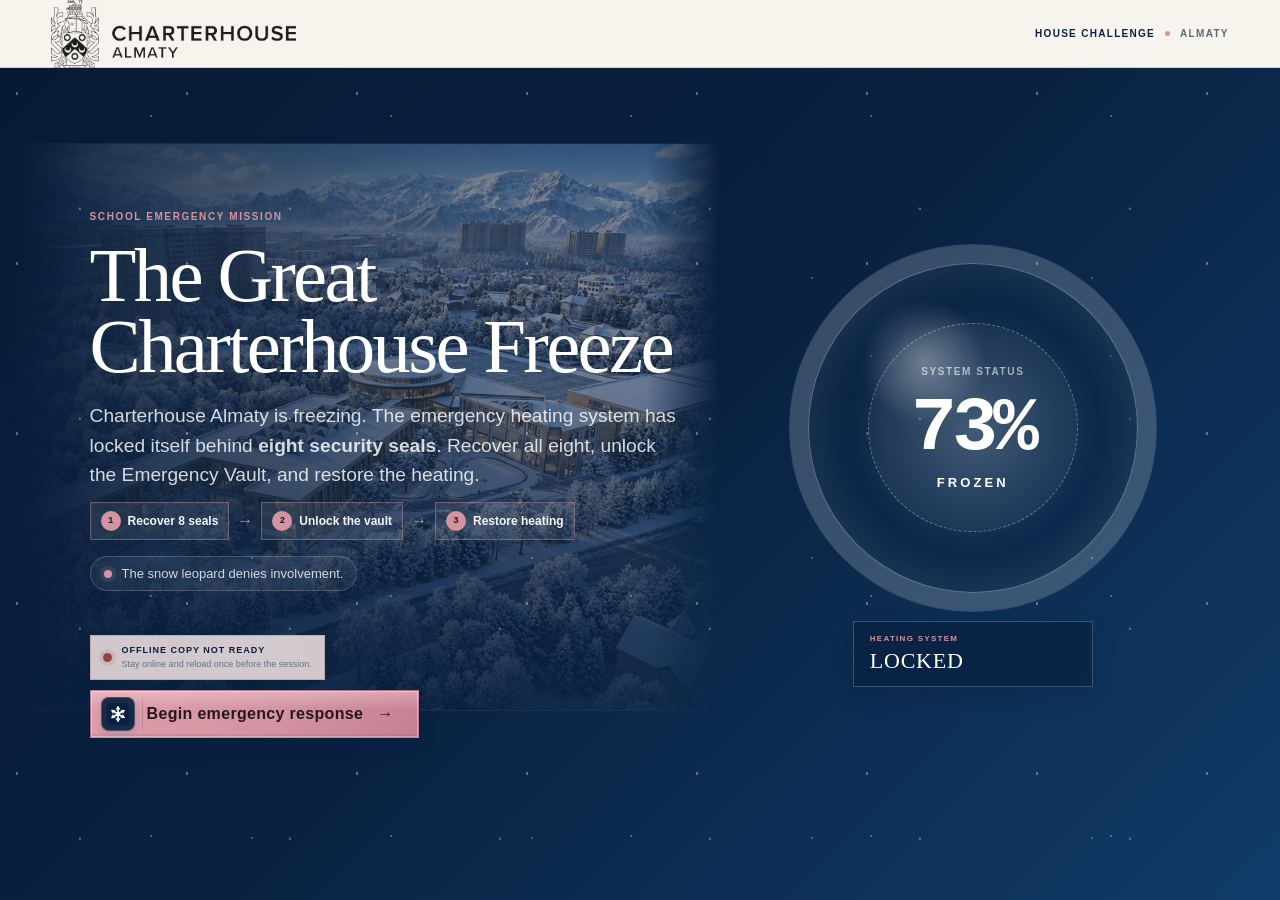
==== commit 51d60b68: "Add files via upload" ====
--- a/index.html
+++ b/index.html
@@ -3,15 +3,15 @@
 <head>
   <meta charset="utf-8">
   <meta name="viewport" content="width=device-width, initial-scale=1">
-  <link rel="manifest" href="manifest.webmanifest?v=10B2d">
+  <link rel="manifest" href="manifest.webmanifest?v=10B2e">
   <meta name="theme-color" content="#092140">
-  <link rel="icon" type="image/png" sizes="64x64" href="assets/game-ui/favicon-freeze-64.png?v=10B2d">
-  <link rel="icon" type="image/svg+xml" href="assets/game-ui/favicon-freeze.svg?v=10B2d">
+  <link rel="icon" type="image/png" sizes="64x64" href="assets/game-ui/favicon-freeze-64.png?v=10B2e">
+  <link rel="icon" type="image/svg+xml" href="assets/game-ui/favicon-freeze.svg?v=10B2e">
   <title>The Great Charterhouse Freeze</title>
   <meta name="description" content="Charterhouse Almaty House Challenge">
-  <link rel="stylesheet" href="css/main.css?v=10B2d">
-  <link rel="stylesheet" href="css/components.css?v=10B2d">
-  <link rel="stylesheet" href="css/animations.css?v=10B2d">
+  <link rel="stylesheet" href="css/main.css?v=10B2e">
+  <link rel="stylesheet" href="css/components.css?v=10B2e">
+  <link rel="stylesheet" href="css/animations.css?v=10B2e">
 </head>
 <body>
   <div class="site-shell" id="app">
@@ -190,42 +190,46 @@
       </section>
 
       <section class="screen reveal-screen" id="screenReveal" aria-labelledby="revealTitle" hidden>
-        <div class="reveal-panel">
-          <div class="seal-ring" aria-hidden="true">
-            <span>CH</span>
-          </div>
-          <p class="protocol protocol-dark">TEAM ASSIGNED</p>
-          <h2 id="revealTitle">Your emergency codename is</h2>
-          <p class="team-name" id="teamName">Suspicious Baursaks</p>
-
-          <div class="team-summary">
-            <div>
-              <span>HOUSE</span>
-              <strong id="summaryHouse">Baden-Powell</strong>
-            </div>
-            <div>
-              <span>TEAM</span>
-              <strong id="summaryMembers">3 students</strong>
-            </div>
-            <div>
-              <span>STATUS</span>
-              <strong>Ready</strong>
-            </div>
-          </div>
-
-          <div class="reveal-objective">
-            <span>YOUR MISSION</span>
-            <strong>Recover 8 seals → unlock the Emergency Vault → restore the heating.</strong>
-          </div>
-          <div class="reveal-warning">
-            The mission timer begins when you press <strong>Start mission</strong>.
-          </div>
-
-          <p class="form-message reveal-error" id="startMissionError" role="alert" aria-live="polite" hidden></p>
-          <button class="button button-primary button-large" id="startMissionButton" type="button">
-            <span class="button-label">Start mission</span>
-            <span aria-hidden="true">→</span>
-          </button>
+        <div class="reveal-panel reveal-mission-card">
+          <div class="reveal-identity">
+            <div class="reveal-house-badge" aria-hidden="true">
+              <img id="revealHouseShield" src="assets/branding/baden-powell.png" alt="">
+            </div>
+            <p class="protocol protocol-dark">EMERGENCY RESPONSE TEAM</p>
+            <h2 id="revealTitle">Your emergency codename is</h2>
+            <p class="team-name" id="teamName">Suspicious Baursaks</p>
+          </div>
+
+          <div class="reveal-mission-side">
+            <div class="team-summary">
+              <div>
+                <span>HOUSE</span>
+                <strong id="summaryHouse">Baden-Powell</strong>
+              </div>
+              <div>
+                <span>TEAM</span>
+                <strong id="summaryMembers">3 students</strong>
+              </div>
+              <div>
+                <span>STATUS</span>
+                <strong>Ready</strong>
+              </div>
+            </div>
+
+            <div class="reveal-objective">
+              <span>YOUR MISSION</span>
+              <strong>Recover 8 seals → unlock the Emergency Vault → restore the heating.</strong>
+            </div>
+            <div class="reveal-warning">
+              The mission timer begins when you press <strong>Start mission</strong>.
+            </div>
+
+            <p class="form-message reveal-error" id="startMissionError" role="alert" aria-live="polite" hidden></p>
+            <button class="button button-primary button-large" id="startMissionButton" type="button">
+              <span class="button-label">Start mission</span>
+              <span aria-hidden="true">→</span>
+            </button>
+          </div>
         </div>
       </section>
 
@@ -284,16 +288,16 @@
                   </g>
                 </svg>
                 <button class="challenge-tile" type="button" data-challenge="1" aria-label="Challenge 1: Logic">
-                  <span class="tile-number">01</span><span class="tile-kicker">KEY TRACE</span><span class="tile-icon tile-icon-illustrated" aria-hidden="true"><img src="assets/game-ui/challenge-01.png?v=10B2d" alt=""></span><span class="tile-title">LOGIC</span><span class="tile-status">FROZEN</span>
+                  <span class="tile-number">01</span><span class="tile-kicker">KEY TRACE</span><span class="tile-icon tile-icon-illustrated" aria-hidden="true"><img src="assets/game-ui/challenge-01.png?v=10B2e" alt=""></span><span class="tile-title">LOGIC</span><span class="tile-status">FROZEN</span>
                 </button>
                 <button class="challenge-tile" type="button" data-challenge="2" aria-label="Challenge 2: Lost in Almaty">
-                  <span class="tile-number">02</span><span class="tile-kicker">CITY ROUTE</span><span class="tile-icon tile-icon-illustrated" aria-hidden="true"><img src="assets/game-ui/challenge-02.png?v=10B2d" alt=""></span><span class="tile-title">LOST IN ALMATY</span><span class="tile-status">FROZEN</span>
+                  <span class="tile-number">02</span><span class="tile-kicker">CITY ROUTE</span><span class="tile-icon tile-icon-illustrated" aria-hidden="true"><img src="assets/game-ui/challenge-02.png?v=10B2e" alt=""></span><span class="tile-title">LOST IN ALMATY</span><span class="tile-status">FROZEN</span>
                 </button>
                 <button class="challenge-tile" type="button" data-challenge="3" aria-label="Challenge 3: Secret Message">
-                  <span class="tile-number">03</span><span class="tile-kicker">INTERCEPT</span><span class="tile-icon tile-icon-illustrated" aria-hidden="true"><img src="assets/game-ui/challenge-03.png?v=10B2d" alt=""></span><span class="tile-title">SECRET MESSAGE</span><span class="tile-status">FROZEN</span>
+                  <span class="tile-number">03</span><span class="tile-kicker">INTERCEPT</span><span class="tile-icon tile-icon-illustrated" aria-hidden="true"><img src="assets/game-ui/challenge-03.png?v=10B2e" alt=""></span><span class="tile-title">SECRET MESSAGE</span><span class="tile-status">FROZEN</span>
                 </button>
                 <button class="challenge-tile" type="button" data-challenge="4" aria-label="Challenge 4: Telegram">
-                  <span class="tile-number">04</span><span class="tile-kicker">CIPHER</span><span class="tile-icon tile-icon-illustrated" aria-hidden="true"><img src="assets/game-ui/challenge-04.png?v=10B2d" alt=""></span><span class="tile-title">TELEGRAM</span><span class="tile-status">FROZEN</span>
+                  <span class="tile-number">04</span><span class="tile-kicker">CIPHER</span><span class="tile-icon tile-icon-illustrated" aria-hidden="true"><img src="assets/game-ui/challenge-04.png?v=10B2e" alt=""></span><span class="tile-title">TELEGRAM</span><span class="tile-status">FROZEN</span>
                 </button>
 
                 <div class="board-centre" aria-label="Emergency control core: this part of the hidden scene is visible from the start">
@@ -306,16 +310,16 @@
                 </div>
 
                 <button class="challenge-tile" type="button" data-challenge="5" aria-label="Challenge 5: Timetable">
-                  <span class="tile-number">05</span><span class="tile-kicker">SCHEDULE LOCK</span><span class="tile-icon tile-icon-illustrated" aria-hidden="true"><img src="assets/game-ui/challenge-05.png?v=10B2d" alt=""></span><span class="tile-title">TIMETABLE</span><span class="tile-status">FROZEN</span>
+                  <span class="tile-number">05</span><span class="tile-kicker">SCHEDULE LOCK</span><span class="tile-icon tile-icon-illustrated" aria-hidden="true"><img src="assets/game-ui/challenge-05.png?v=10B2e" alt=""></span><span class="tile-title">TIMETABLE</span><span class="tile-status">FROZEN</span>
                 </button>
                 <button class="challenge-tile" type="button" data-challenge="6" aria-label="Challenge 6: Brain Freeze">
-                  <span class="tile-number">06</span><span class="tile-kicker">DEFROST</span><span class="tile-icon tile-icon-illustrated" aria-hidden="true"><img src="assets/game-ui/challenge-06.png?v=10B2d" alt=""></span><span class="tile-title">BRAIN FREEZE</span><span class="tile-status">FROZEN</span>
+                  <span class="tile-number">06</span><span class="tile-kicker">DEFROST</span><span class="tile-icon tile-icon-illustrated" aria-hidden="true"><img src="assets/game-ui/challenge-06.png?v=10B2e" alt=""></span><span class="tile-title">BRAIN FREEZE</span><span class="tile-status">FROZEN</span>
                 </button>
                 <button class="challenge-tile" type="button" data-challenge="7" aria-label="Challenge 7: Frozen Crossword">
-                  <span class="tile-number">07</span><span class="tile-kicker">ARCHIVE LOCK</span><span class="tile-icon tile-icon-illustrated" aria-hidden="true"><img src="assets/game-ui/challenge-07.png?v=10B2d" alt=""></span><span class="tile-title">CROSSWORD</span><span class="tile-status">FROZEN</span>
+                  <span class="tile-number">07</span><span class="tile-kicker">ARCHIVE LOCK</span><span class="tile-icon tile-icon-illustrated" aria-hidden="true"><img src="assets/game-ui/challenge-07.png?v=10B2e" alt=""></span><span class="tile-title">CROSSWORD</span><span class="tile-status">FROZEN</span>
                 </button>
                 <button class="challenge-tile" type="button" data-challenge="8" aria-label="Challenge 8: Memory">
-                  <span class="tile-number">08</span><span class="tile-kicker">SECURITY FEED</span><span class="tile-icon tile-icon-illustrated" aria-hidden="true"><img src="assets/game-ui/challenge-08.png?v=10B2d" alt=""></span><span class="tile-title">MEMORY</span><span class="tile-status">FROZEN</span>
+                  <span class="tile-number">08</span><span class="tile-kicker">SECURITY FEED</span><span class="tile-icon tile-icon-illustrated" aria-hidden="true"><img src="assets/game-ui/challenge-08.png?v=10B2e" alt=""></span><span class="tile-title">MEMORY</span><span class="tile-status">FROZEN</span>
                 </button>
               </div>
 
@@ -341,8 +345,8 @@
               </section>
 
               <div class="mission-toolbar-tools">
-                <button class="dashboard-tool-button" id="fieldKitButton" type="button"><span class="tool-icon tool-icon-case tool-icon-illustrated" aria-hidden="true"><img src="assets/game-ui/toolkit.png?v=10B2d" alt=""></span><span><strong>Security Tool Kit</strong><small>Decoders · references · equipment</small></span></button>
-                <button class="dashboard-tool-button" id="leaderboardButton" type="button"><span class="tool-icon tool-icon-illustrated" aria-hidden="true"><img src="assets/game-ui/leaderboard.png?v=10B2d" alt=""></span><span><strong>Leaderboard</strong><small>Live</small></span></button>
+                <button class="dashboard-tool-button" id="fieldKitButton" type="button"><span class="tool-icon tool-icon-case tool-icon-illustrated" aria-hidden="true"><img src="assets/game-ui/toolkit.png?v=10B2e" alt=""></span><span><strong>Security Tool Kit</strong><small>Decoders · references · equipment</small></span></button>
+                <button class="dashboard-tool-button" id="leaderboardButton" type="button"><span class="tool-icon tool-icon-illustrated" aria-hidden="true"><img src="assets/game-ui/leaderboard.png?v=10B2e" alt=""></span><span><strong>Leaderboard</strong><small>Live</small></span></button>
               </div>
 
               <section class="mission-toolbar-bulletin"><span>BULLETIN</span><p id="emergencyBulletin">School heating is still locked.</p></section>
@@ -368,7 +372,7 @@
             <div class="challenge-team-strip"><span id="vaultTeamName">Team</span><i aria-hidden="true"></i><span id="vaultHouse">House</span></div>
             <div class="challenge-utility-strip vault-utility-strip">
               <div class="challenge-mini-progress"><span>SEALS</span><strong>8 / 8</strong></div>
-              <button class="challenge-top-tool" id="vaultFieldKitButton" type="button" aria-label="Open Security Tool Kit"><span class="mini-toolkit-icon mini-toolkit-icon-illustrated" aria-hidden="true"><img src="assets/game-ui/toolkit.png?v=10B2d" alt=""></span><strong>Security Tool Kit</strong></button>
+              <button class="challenge-top-tool" id="vaultFieldKitButton" type="button" aria-label="Open Security Tool Kit"><span class="mini-toolkit-icon mini-toolkit-icon-illustrated" aria-hidden="true"><img src="assets/game-ui/toolkit.png?v=10B2e" alt=""></span><strong>Security Tool Kit</strong></button>
               <div class="challenge-timer-card"><span>ELAPSED</span><strong id="vaultTimer">0:00</strong></div>
             </div>
           </header>
@@ -434,7 +438,7 @@
             <div class="challenge-utility-strip">
               <div class="challenge-mini-progress" title="Mission progress"><span>SEALS</span><strong id="challengeProgress">0 / 8</strong></div>
               <div class="challenge-mini-status"><strong id="challengeStatus">UNSOLVED</strong><span id="challengeStatusText">Recover its seal.</span></div>
-              <button class="challenge-top-tool" id="challengeFieldKitButton" type="button" aria-label="Open Security Tool Kit"><span class="mini-toolkit-icon mini-toolkit-icon-illustrated" aria-hidden="true"><img src="assets/game-ui/toolkit.png?v=10B2d" alt=""></span><strong>Security Tool Kit</strong></button>
+              <button class="challenge-top-tool" id="challengeFieldKitButton" type="button" aria-label="Open Security Tool Kit"><span class="mini-toolkit-icon mini-toolkit-icon-illustrated" aria-hidden="true"><img src="assets/game-ui/toolkit.png?v=10B2e" alt=""></span><strong>Security Tool Kit</strong></button>
               <div class="challenge-timer-card"><span>ELAPSED</span><strong id="challengeTimer">0:00</strong></div>
             </div>
           </header>
@@ -442,8 +446,8 @@
           <div class="challenge-layout">
             <main class="challenge-stage">
               <div class="challenge-heading">
-                <div class="challenge-number-block">
-                  <span>CH</span>
+                <div class="challenge-number-block challenge-art-badge" aria-hidden="true">
+                  <img id="challengeHeaderIcon" src="assets/game-ui/challenge-01.png?v=10B2e" alt="">
                   <strong id="challengeNumberLabel">01</strong>
                 </div>
 
@@ -500,7 +504,7 @@
       <span>CHARTERHOUSE ALMATY</span>
       <span class="status-copy" id="statusCopy">Emergency system awaiting response.</span>
       <button class="teacher-tools-button" id="teacherDiagnosticsButton" type="button" title="Teacher diagnostics · Ctrl+Alt+D">TEACHER DIAGNOSTICS</button>
-      <span class="demo-badge">PHASE 10B · ILLUSTRATED ASSET INTEGRATION · BUILD 10B2d</span>
+      <span class="demo-badge">PHASE 10B · ILLUSTRATED ASSET INTEGRATION · BUILD 10B2e</span>
     </footer>
   </div>
 
@@ -798,7 +802,7 @@
         </section>
 
         <section class="diagnostics-card diagnostics-card-wide diagnostics-technical">
-          <div><span>BUILD</span><strong data-diagnostic-value="build">10B2d</strong></div>
+          <div><span>BUILD</span><strong data-diagnostic-value="build">10B2e</strong></div>
           <div><span>DEVICE ID</span><strong data-diagnostic-value="device">—</strong></div>
         </section>
       </div>
@@ -825,28 +829,28 @@
     </div>
   </div>
 
-  <script src="js/config.js?v=10B2d"></script>
-  <script src="js/state.js?v=10B2d"></script>
-  <script src="js/recovery.js?v=10B2d"></script>
-  <script src="js/answer-engine.js?v=10B2d"></script>
-  <script src="js/sync-queue.js?v=10B2d"></script>
-  <script src="js/sync-transport.js?v=10B2d"></script>
-  <script src="js/api.js?v=10B2d"></script>
-  <script src="js/challenges/registry.js?v=10B2d"></script>
-  <script src="js/challenges/challenge-01-logic.js?v=10B2d"></script>
-  <script src="js/challenges/challenge-02-almaty.js?v=10B2d"></script>
-  <script src="js/challenges/challenge-03-language.js?v=10B2d"></script>
-  <script src="js/challenges/challenge-04-telegram.js?v=10B2d"></script>
-  <script src="js/challenges/challenge-05-timetable.js?v=10B2d"></script>
-  <script src="js/challenges/challenge-06-brain-freeze.js?v=10B2d"></script>
-  <script src="js/challenges/challenge-07-crossword.js?v=10B2d"></script>
-  <script src="js/challenges/challenge-08-memory.js?v=10B2d"></script>
-  <script src="js/field-kit.js?v=10B2d"></script>
-  <script src="js/leaderboard.js?v=10B2d"></script>
-  <script src="js/pwa.js?v=10B2d"></script>
-  <script src="js/diagnostics.js?v=10B2d"></script>
-  <script src="js/cooldown.js?v=10B2d"></script>
-  <script src="js/final-vault.js?v=10B2d"></script>
-  <script src="js/app.js?v=10B2d"></script>
+  <script src="js/config.js?v=10B2e"></script>
+  <script src="js/state.js?v=10B2e"></script>
+  <script src="js/recovery.js?v=10B2e"></script>
+  <script src="js/answer-engine.js?v=10B2e"></script>
+  <script src="js/sync-queue.js?v=10B2e"></script>
+  <script src="js/sync-transport.js?v=10B2e"></script>
+  <script src="js/api.js?v=10B2e"></script>
+  <script src="js/challenges/registry.js?v=10B2e"></script>
+  <script src="js/challenges/challenge-01-logic.js?v=10B2e"></script>
+  <script src="js/challenges/challenge-02-almaty.js?v=10B2e"></script>
+  <script src="js/challenges/challenge-03-language.js?v=10B2e"></script>
+  <script src="js/challenges/challenge-04-telegram.js?v=10B2e"></script>
+  <script src="js/challenges/challenge-05-timetable.js?v=10B2e"></script>
+  <script src="js/challenges/challenge-06-brain-freeze.js?v=10B2e"></script>
+  <script src="js/challenges/challenge-07-crossword.js?v=10B2e"></script>
+  <script src="js/challenges/challenge-08-memory.js?v=10B2e"></script>
+  <script src="js/field-kit.js?v=10B2e"></script>
+  <script src="js/leaderboard.js?v=10B2e"></script>
+  <script src="js/pwa.js?v=10B2e"></script>
+  <script src="js/diagnostics.js?v=10B2e"></script>
+  <script src="js/cooldown.js?v=10B2e"></script>
+  <script src="js/final-vault.js?v=10B2e"></script>
+  <script src="js/app.js?v=10B2e"></script>
 </body>
 </html>
--- a/css/main.css
+++ b/css/main.css
@@ -3627,7 +3627,7 @@
 }
 
 
-/* Task 10B2d · universal wrong-answer penalty */
+/* Task 10B2e · universal wrong-answer penalty */
 .challenge-message.is-penalty {
   color: #8a5a17;
 }
@@ -3644,7 +3644,7 @@
 
 
 /* ========================================================================== */
-/* TASK 10B2d — LOST IN ALMATY INTERACTIVE MAP                               */
+/* TASK 10B2e — LOST IN ALMATY INTERACTIVE MAP                               */
 /* ========================================================================== */
 
 .challenge-content-card.almaty-challenge-content {
@@ -4210,7 +4210,7 @@
 }
 
 
-/* Task 10B2d · screenshot-led map-fit corrections */
+/* Task 10B2e · screenshot-led map-fit corrections */
 .almaty-landmark[data-landmark="medeu"] {
   --landmark-size: clamp(60px, 6.2vw, 82px);
 }
@@ -4246,7 +4246,7 @@
 
 
 /* ========================================================================== */
-/* TASK 10B2d — SECRET MESSAGE UI                                             */
+/* TASK 10B2e — SECRET MESSAGE UI                                             */
 /* ========================================================================== */
 
 .challenge-content-card.secret-message-content {
@@ -4925,7 +4925,7 @@
 }
 
 
-/* Task 10B2d · manual extraction — the site must not solve TULPAR for students */
+/* Task 10B2e · manual extraction — the site must not solve TULPAR for students */
 .secret-extraction-console.is-manual {
   grid-template-columns: minmax(235px,.8fr) minmax(0,1.35fr);
 }
@@ -4994,7 +4994,7 @@
 }
 
 
-/* Task 10B2d · readability refinements from live 1536px screenshot */
+/* Task 10B2e · readability refinements from live 1536px screenshot */
 .secret-slot.is-filled {
   background: rgba(255,255,255,.88);
 }
@@ -5029,7 +5029,7 @@
 
 
 /* ========================================================================== */
-/* TASK 10B2d — CHARTERHOUSE TELEGRAM UI                                      */
+/* TASK 10B2e — CHARTERHOUSE TELEGRAM UI                                      */
 /* ========================================================================== */
 
 .challenge-content-card.telegram-challenge-content {
@@ -5464,7 +5464,7 @@
 
 
 /* ========================================================================== */
-/* TASK 10B2d — IMPOSSIBLE TIMETABLE UI                                      */
+/* TASK 10B2e — IMPOSSIBLE TIMETABLE UI                                      */
 /* ========================================================================== */
 
 .challenge-content-card.timetable-challenge-content {
@@ -5995,7 +5995,7 @@
 
 
 /* ========================================================================== */
-/* TASK 10B2d — BRAIN FREEZE UI                                              */
+/* TASK 10B2e — BRAIN FREEZE UI                                              */
 /* ========================================================================== */
 
 .challenge-content-card.brain-freeze-challenge-content {
@@ -6512,7 +6512,7 @@
 
 
 /* ========================================================================== */
-/* TASK 10B2d — FROZEN CROSSWORD UI                                          */
+/* TASK 10B2e — FROZEN CROSSWORD UI                                          */
 /* ========================================================================== */
 
 .challenge-content-card.crossword-challenge-content {
@@ -7029,7 +7029,7 @@
 
 
 /* ========================================================================== */
-/* TASK 10B2d — SNOW LEOPARD MEMORY TEST UI                                  */
+/* TASK 10B2e — SNOW LEOPARD MEMORY TEST UI                                  */
 /* ========================================================================== */
 
 .challenge-content-card.memory-challenge-content {
@@ -7896,7 +7896,7 @@
 
 
 /* ========================================================================== */
-/* TASK 10B2d — FINAL VAULT UI / ANIMATION FRAMEWORK                         */
+/* TASK 10B2e — FINAL VAULT UI / ANIMATION FRAMEWORK                         */
 /* ========================================================================== */
 
 /* The old board route graphic is superseded by the clue-driven Final Vault. */
@@ -8793,7 +8793,7 @@
 
 
 /* ========================================================================== */
-/* TASK 10B2d — LIVE FINAL VAULT SUBMISSION                                  */
+/* TASK 10B2e — LIVE FINAL VAULT SUBMISSION                                  */
 /* ========================================================================== */
 
 .final-vault-experience.is-finalizing [data-vault-preview-reset] {
@@ -8840,7 +8840,7 @@
 
 
 /* ========================================================================== */
-/* PHASE 10B2d — MACBOOK NEO 1204px RESPONSIVE QA                             */
+/* PHASE 10B2e — MACBOOK NEO 1204px RESPONSIVE QA                             */
 /* Target profile: 1204 CSS px wide, approximately 650–753 CSS px high.       */
 /* Reclaims chrome/heading height while preserving puzzle readability.         */
 /* ========================================================================== */
@@ -9254,7 +9254,7 @@
 
 
 /* ========================================================================== */
-/* PHASE 10B2d — SINGLE-SCREEN GAME SHELL                                     */
+/* PHASE 10B2e — SINGLE-SCREEN GAME SHELL                                     */
 /* Structural pass: use width, not scroll. Target 1204×680 and larger.        */
 /* ========================================================================== */
 
@@ -9794,7 +9794,7 @@
 
 
 /* ========================================================================== */
-/* 10B2d — QA FIXES                                                          */
+/* 10B2e — QA FIXES                                                          */
 /* ========================================================================== */
 
 /* The 687×223 Charterhouse lockup was 188px wide in a 50px bar, which makes
@@ -9830,7 +9830,7 @@
 
 
 /* ========================================================================== */
-/* PHASE 10B2d — EAL READABILITY / NO-OVERLAP PASS                            */
+/* PHASE 10B2e — EAL READABILITY / NO-OVERLAP PASS                            */
 /* Core student-facing text should be readable at 1204×680 and on desktop.   */
 /* ========================================================================== */
 
@@ -10496,7 +10496,7 @@
 
 
 /* ========================================================================== */
-/* PHASE 10B2d — STORY + EAL READABILITY                                      */
+/* PHASE 10B2e — STORY + EAL READABILITY                                      */
 /* ========================================================================== */
 
 /* Opening storyline ------------------------------------------------------- */
@@ -10969,7 +10969,7 @@
 
 
 /* ========================================================================== */
-/* PHASE 10B2d — LARGE-TEXT / ALLOW-SCROLL PASS                               */
+/* PHASE 10B2e — LARGE-TEXT / ALLOW-SCROLL PASS                               */
 /* The previous single-screen constraint made important text microscopic.     */
 /* From this build, readability wins. Normal vertical scrolling is allowed.    */
 /* ========================================================================== */
@@ -12016,7 +12016,7 @@
 }
 
 /* ========================================================================== */
-/* PHASE 10B2d — SCROLL UNLOCK + BIGGER FONT HOTFIX                           */
+/* PHASE 10B2e — SCROLL UNLOCK + BIGGER FONT HOTFIX                           */
 /* Fixes:                                                                     */
 /* 1) challenge pages must actually scroll on desktop                         */
 /* 2) top metadata and instruction text must be obviously readable            */
@@ -12211,7 +12211,7 @@
 }
 
 /* ========================================================================== */
-/* PHASE 10B2d — LAYOUT REBALANCE                                              */
+/* PHASE 10B2e — LAYOUT REBALANCE                                              */
 /* Fixes:                                                                     */
 /* - registration screen felt empty; house logos too small                    */
 /* - codename reveal wasted space                                             */
@@ -12517,7 +12517,7 @@
 }
 
 /* ========================================================================== */
-/* PHASE 10B2d — PUZZLE SPACE REBALANCE                                       */
+/* PHASE 10B2e — PUZZLE SPACE REBALANCE                                       */
 /* Challenge 3: remove dead space and keep answer entry obvious.             */
 /* Challenge 7: larger crossword + larger clues, extraction below.           */
 /* Challenge 8: full-width evidence desk, larger objects, no text overlap.    */
@@ -12979,7 +12979,7 @@
 
 
 /* ========================================================================== */
-/* PHASE 10B2d — VISUAL LANGUAGE / GAME FEEL                                  */
+/* PHASE 10B2e — VISUAL LANGUAGE / GAME FEEL                                  */
 /* ========================================================================== */
 
 :root {
@@ -13268,7 +13268,7 @@
 }
 
 /* ========================================================================== */
-/* PHASE 10B2d — RESTRAINED VISUAL ART PASS                                   */
+/* PHASE 10B2e — RESTRAINED VISUAL ART PASS                                   */
 /* Exact Charterhouse campus photography + proper thaw/reveal + puzzle polish */
 /* ========================================================================== */
 
@@ -13289,7 +13289,7 @@
   background:
     linear-gradient(90deg,#071a33 0%,rgba(7,26,51,.97) 31%,rgba(7,26,51,.74) 49%,rgba(7,26,51,.18) 72%,rgba(7,26,51,.10) 100%),
     linear-gradient(180deg,rgba(7,26,51,.04) 46%,rgba(7,26,51,.65) 100%),
-    url("../assets/game/campus-snowy.png?v=10B2d") 64% center / cover no-repeat;
+    url("../assets/game/campus-snowy.png?v=10B2e") 64% center / cover no-repeat;
   opacity:.92;
 }
 #screenStart .hero::before { z-index:1; }
@@ -13317,10 +13317,10 @@
 /* genuinely transparent so the SAME continuous school scene is uncovered.   */
 /* -------------------------------------------------------------------------- */
 .final-scene-snowy {
-  background:url("../assets/game/campus-snowy.png?v=10B2d") center center / 100% 100% no-repeat !important;
+  background:url("../assets/game/campus-snowy.png?v=10B2e") center center / 100% 100% no-repeat !important;
 }
 .final-scene-thawed {
-  background:url("../assets/game/campus-thawed.jpg?v=10B2d") center center / 100% 100% no-repeat !important;
+  background:url("../assets/game/campus-thawed.jpg?v=10B2e") center center / 100% 100% no-repeat !important;
 }
 .challenge-tile.is-revealed {
   background:rgba(255,255,255,.015) !important;
@@ -13553,7 +13553,7 @@
 
 
 /* ========================================================================== */
-/* PHASE 10B2d — ILLUSTRATED ASSET INTEGRATION                               */
+/* PHASE 10B2e — ILLUSTRATED ASSET INTEGRATION                               */
 /* Uses the approved game-style asset sheet for board icons, seals and tools. */
 /* Middle challenge panels / campus reveal remain unchanged.                  */
 /* ========================================================================== */
@@ -13611,11 +13611,11 @@
   pointer-events: none;
 }
 .seal-slot.is-pending::before {
-  background-image: url("../assets/game-ui/seal-locked.png?v=10B2d");
+  background-image: url("../assets/game-ui/seal-locked.png?v=10B2e");
   filter: saturate(.76) brightness(1.02);
 }
 .seal-slot.is-recovered::before {
-  background-image: url("../assets/game-ui/seal-recovered.png?v=10B2d");
+  background-image: url("../assets/game-ui/seal-recovered.png?v=10B2e");
 }
 .seal-slot-content {
   position: relative;
@@ -13668,7 +13668,7 @@
   color: rgba(81,54,24,.62) !important;
 }
 .seal-slot[data-challenge-id="1"].is-recovered::before {
-  background-image: url("../assets/game-ui/snow-leopard-emblem.png?v=10B2d");
+  background-image: url("../assets/game-ui/snow-leopard-emblem.png?v=10B2e");
 }
 .seal-slot[data-challenge-id="1"].is-recovered .seal-slot-icon {
   opacity: 0;
@@ -13751,7 +13751,7 @@
 }
 
 /* ========================================================================== */
-/* PHASE 10B2d — FINAL STUDENT-FRIENDLY VISUAL PASS                          */
+/* PHASE 10B2e — FINAL STUDENT-FRIENDLY VISUAL PASS                          */
 /* Restrained gamification: illustrated assets are prominent, but the         */
 /* Charterhouse editorial layout and the real campus imagery remain primary.  */
 /* ========================================================================== */
@@ -13930,3 +13930,347 @@
     min-height:46px !important;
   }
 }
+
+/* ========================================================================== */
+/* PHASE 10B2e — RESTRAINED GAME-POLISH / FINAL FIX PASS                     */
+/* ========================================================================== */
+
+/* Homepage: make the real Charterhouse campus an intentional right-side      */
+/* composition rather than a small/floating background fragment.              */
+#screenStart .hero::after {
+  content:"";
+  position:absolute;
+  z-index:0;
+  top:9%;
+  right:3.5%;
+  bottom:auto;
+  width:55%;
+  height:74%;
+  border:1px solid rgba(247,244,238,.10);
+  background:
+    linear-gradient(90deg,rgba(9,33,64,.94) 0%,rgba(9,33,64,.62) 22%,rgba(9,33,64,.18) 64%,rgba(9,33,64,.08) 100%),
+    linear-gradient(0deg,rgba(9,33,64,.84) 0%,rgba(9,33,64,.10) 62%),
+    url("../assets/game/campus-snowy.png?v=10B2e") center 52% / cover no-repeat;
+  opacity:.72;
+  pointer-events:none;
+  mask-image:linear-gradient(90deg,transparent 0%,rgba(0,0,0,.82) 12%,black 28%,black 90%,transparent 100%);
+  -webkit-mask-image:linear-gradient(90deg,transparent 0%,rgba(0,0,0,.82) 12%,black 28%,black 90%,transparent 100%);
+  box-shadow:inset 0 0 70px rgba(9,33,64,.35);
+}
+#screenStart .hero-copy,
+#screenStart .hero-visual { position:relative; z-index:2; }
+#screenStart .hero-visual::before {
+  content:"REAL CAMPUS · EMERGENCY HEATING NETWORK";
+  position:absolute;
+  z-index:-1;
+  right:0;
+  top:-22px;
+  width:100%;
+  color:rgba(247,244,238,.48);
+  font-size:7px;
+  font-weight:900;
+  letter-spacing:.16em;
+  text-align:center;
+}
+
+/* Primary actions: one restrained game-button system with a real graphic. */
+.button-primary {
+  position:relative;
+  min-height:50px;
+  padding-left:56px !important;
+  border:1px solid rgba(112,54,69,.28) !important;
+  background:
+    linear-gradient(180deg,rgba(255,255,255,.28),transparent 38%),
+    linear-gradient(135deg,#dfa0ae 0%,#d393a0 58%,#c77f91 100%) !important;
+  color:#25171b !important;
+  box-shadow:
+    0 7px 18px rgba(9,33,64,.13),
+    inset 0 0 0 1px rgba(255,255,255,.33),
+    inset 0 -3px 0 rgba(120,56,73,.13) !important;
+  overflow:hidden;
+}
+.button-primary::before {
+  content:"";
+  position:absolute;
+  left:10px;
+  top:50%;
+  width:34px;
+  height:34px;
+  transform:translateY(-50%);
+  border-radius:8px;
+  background:
+    rgba(9,33,64,.93)
+    url("../assets/game-ui/favicon-freeze.svg?v=10B2e") center / 22px 22px no-repeat;
+  box-shadow:inset 0 0 0 1px rgba(255,255,255,.20),0 2px 6px rgba(9,33,64,.15);
+}
+.button-primary::after {
+  content:"";
+  position:absolute;
+  left:51px;
+  top:7px;
+  bottom:7px;
+  width:1px;
+  background:rgba(70,30,42,.17);
+}
+.button-primary:hover {
+  transform:translateY(-2px) !important;
+  filter:brightness(1.035);
+  box-shadow:0 10px 22px rgba(9,33,64,.16), inset 0 0 0 1px rgba(255,255,255,.36) !important;
+}
+.button-primary:active {
+  transform:translateY(0) !important;
+  box-shadow:0 3px 9px rgba(9,33,64,.12),inset 0 2px 5px rgba(75,31,43,.12) !important;
+}
+.button-primary:disabled {
+  filter:saturate(.42);
+  opacity:.58;
+}
+.button-primary:disabled::before { opacity:.6; }
+
+/* Team-assigned screen: wide mission card, actual selected House crest. */
+#screenReveal.reveal-screen {
+  min-height:calc(100dvh - 68px);
+  padding:28px clamp(24px,5vw,72px);
+  display:grid;
+  place-items:center;
+  background:
+    radial-gradient(circle at 78% 45%,rgba(221,235,242,.5),transparent 30%),
+    linear-gradient(135deg,#f7f4ee 0%,#f2f5f4 54%,#edf4f7 100%);
+}
+#screenReveal .reveal-mission-card {
+  width:min(1120px,100%);
+  min-height:430px;
+  padding:0;
+  display:grid;
+  grid-template-columns:minmax(0,1.05fr) minmax(380px,.95fr);
+  align-items:stretch;
+  overflow:hidden;
+  border:1px solid rgba(9,33,64,.16);
+  background:rgba(255,255,255,.74);
+  box-shadow:0 18px 44px rgba(9,33,64,.10),inset 0 0 0 1px rgba(255,255,255,.72);
+}
+#screenReveal .reveal-identity {
+  position:relative;
+  padding:44px 42px;
+  display:flex;
+  flex-direction:column;
+  justify-content:center;
+  align-items:flex-start;
+  text-align:left;
+  background:
+    linear-gradient(135deg,rgba(221,235,242,.68),rgba(255,255,255,.76)),
+    radial-gradient(circle at 24% 25%,rgba(211,147,160,.18),transparent 22%);
+  border-right:1px solid rgba(9,33,64,.12);
+}
+#screenReveal .reveal-house-badge {
+  width:104px;
+  height:112px;
+  margin-bottom:16px;
+  display:grid;
+  place-items:center;
+  background:#fff;
+  border:1px solid rgba(9,33,64,.14);
+  box-shadow:0 8px 20px rgba(9,33,64,.10),inset 0 0 0 5px rgba(247,244,238,.72);
+}
+#screenReveal .reveal-house-badge img {
+  max-width:82px;
+  max-height:90px;
+  object-fit:contain;
+}
+#screenReveal .reveal-identity .protocol {
+  margin:0 0 8px;
+  font-size:9px;
+}
+#screenReveal .reveal-identity h2 {
+  margin:0;
+  font-size:clamp(30px,3vw,42px);
+  line-height:1.05;
+}
+#screenReveal .team-name {
+  margin:12px 0 0;
+  max-width:600px;
+  font-size:clamp(52px,5.7vw,78px);
+  line-height:.94;
+  text-align:left;
+}
+#screenReveal .reveal-mission-side {
+  padding:40px 36px;
+  display:flex;
+  flex-direction:column;
+  justify-content:center;
+}
+#screenReveal .team-summary {
+  max-width:none;
+  width:100%;
+  margin:0 0 16px;
+}
+#screenReveal .team-summary > div { padding:14px 10px; }
+#screenReveal .team-summary span { font-size:8px; }
+#screenReveal .team-summary strong { font-size:16px; }
+#screenReveal .reveal-objective,
+#screenReveal .reveal-warning {
+  max-width:none;
+  width:100%;
+}
+#screenReveal #startMissionButton {
+  margin-top:0;
+  align-self:stretch;
+  width:100%;
+}
+
+/* Challenge headings: use the approved illustrated challenge art as a small */
+/* visual badge instead of another plain CH / number box.                    */
+.challenge-heading {
+  grid-template-columns:72px minmax(0,1fr) 80px !important;
+}
+.challenge-art-badge {
+  position:relative;
+  width:64px !important;
+  height:64px !important;
+  padding:0 !important;
+  overflow:hidden;
+  border:1px solid rgba(9,33,64,.18) !important;
+  border-radius:13px;
+  background:#edf4f7 !important;
+  box-shadow:0 6px 14px rgba(9,33,64,.10),inset 0 0 0 2px rgba(255,255,255,.72);
+}
+.challenge-art-badge img {
+  display:block;
+  width:100%;
+  height:100%;
+  object-fit:cover;
+}
+.challenge-art-badge strong {
+  position:absolute;
+  left:5px;
+  top:5px;
+  min-width:24px;
+  height:21px;
+  padding:0 5px;
+  display:grid;
+  place-items:center;
+  border-radius:999px;
+  color:#092140 !important;
+  background:rgba(247,244,238,.94);
+  border:1px solid rgba(211,147,160,.46);
+  font-family:var(--mono);
+  font-size:9px !important;
+  line-height:1;
+  box-shadow:0 2px 6px rgba(9,33,64,.10);
+}
+.challenge-mini-status.is-complete {
+  position:relative;
+  padding-left:42px !important;
+  border-color:rgba(197,164,109,.46) !important;
+  background:linear-gradient(135deg,rgba(247,241,225,.94),rgba(255,255,255,.96)) !important;
+}
+.challenge-mini-status.is-complete::before {
+  content:"";
+  position:absolute;
+  left:7px;
+  top:50%;
+  width:29px;
+  height:29px;
+  transform:translateY(-50%);
+  border-radius:50%;
+  background:url("../assets/game-ui/seal-recovered.png?v=10B2e") center / cover no-repeat;
+  box-shadow:0 2px 7px rgba(81,54,24,.16);
+}
+
+/* Crossword: final answer belongs inside the puzzle, directly after A–F. */
+.crossword-answer-host {
+  margin-top:10px;
+  border-top:1px solid rgba(9,33,64,.14);
+}
+.crossword-answer-host .challenge-answer-panel {
+  margin:0 !important;
+  min-height:74px !important;
+  padding:10px 12px !important;
+  display:grid !important;
+  grid-template-columns:210px minmax(0,1fr) !important;
+  gap:12px !important;
+  border:0 !important;
+  background:
+    linear-gradient(90deg,rgba(221,235,242,.62),rgba(255,255,255,.78)) !important;
+  box-shadow:none !important;
+}
+.crossword-answer-host .challenge-answer-copy {
+  align-self:center;
+}
+.crossword-answer-host .challenge-answer-copy::before {
+  content:"ARCHIVE SECURITY CODE";
+  display:block;
+  margin-bottom:3px;
+  color:#9a5967;
+  font-size:7px;
+  font-weight:950;
+  letter-spacing:.13em;
+}
+.crossword-answer-host .challenge-answer-copy label {
+  font-size:13px !important;
+}
+.crossword-answer-host .challenge-answer-controls {
+  align-self:center;
+}
+.crossword-answer-host .challenge-message {
+  grid-column:1 / -1;
+  margin:0;
+}
+.crossword-extraction-strip {
+  border-bottom:0 !important;
+  box-shadow:inset 0 1px 0 rgba(255,255,255,.68);
+}
+
+/* Tiny layout refinement: make Mission / Task headers feel graphic without  */
+/* adding more artwork or visual noise.                                      */
+.challenge-brief-strip span::before {
+  content:"◆";
+  margin-right:5px;
+  color:#7893a5;
+  font-size:6px;
+  vertical-align:1px;
+}
+.challenge-brief-task span::before { color:#c26f83; }
+
+@media (min-width:1000px) and (max-width:1280px) {
+  #screenStart .hero::after {
+    right:2%;
+    width:56%;
+    height:68%;
+    opacity:.64;
+  }
+  #screenStart .hero-visual::before { display:none; }
+  #screenReveal .reveal-mission-card {
+    grid-template-columns:minmax(0,1fr) minmax(350px,.9fr);
+    min-height:390px;
+  }
+  #screenReveal .reveal-identity { padding:30px 28px; }
+  #screenReveal .reveal-mission-side { padding:28px 25px; }
+  #screenReveal .reveal-house-badge {
+    width:84px;
+    height:91px;
+  }
+  #screenReveal .reveal-house-badge img {
+    max-width:67px;
+    max-height:73px;
+  }
+  #screenReveal .team-name {
+    font-size:clamp(43px,5.2vw,62px);
+  }
+  .challenge-heading {
+    grid-template-columns:64px minmax(0,1fr) 74px !important;
+  }
+  .challenge-art-badge {
+    width:56px !important;
+    height:56px !important;
+  }
+  .crossword-answer-host .challenge-answer-panel {
+    grid-template-columns:190px minmax(0,1fr) !important;
+  }
+}
+
+@media (max-width:900px) {
+  #screenReveal .reveal-mission-card { grid-template-columns:1fr; }
+  #screenReveal .reveal-identity { border-right:0; border-bottom:1px solid rgba(9,33,64,.12); }
+  .crossword-answer-host .challenge-answer-panel { grid-template-columns:1fr !important; }
+}
--- a/css/components.css
+++ b/css/components.css
@@ -233,7 +233,7 @@
 
 
 /* ========================================================================== */
-/* PHASE 10B2d — REGISTRATION: ALL FOUR STUDENTS VISIBLE                      */
+/* PHASE 10B2e — REGISTRATION: ALL FOUR STUDENTS VISIBLE                      */
 /* ========================================================================== */
 #screenRegister.registration-screen {
   padding-top: 20px;
@@ -379,7 +379,7 @@
 }
 
 /* ========================================================================== */
-/* PHASE 10B2d — REGISTRATION / CODENAME REBALANCE                             */
+/* PHASE 10B2e — REGISTRATION / CODENAME REBALANCE                             */
 /* Bigger house logos, less wasted space, still keeps all four name boxes.    */
 /* ========================================================================== */
 
@@ -509,6 +509,6 @@
 }
 
 
-/* 10B2d — Toolkit icon/copy polish */
+/* 10B2e — Toolkit icon/copy polish */
 .field-kit-nav strong { font-size:16px !important; }
 .field-kit-nav small { font-size:9px !important; }
